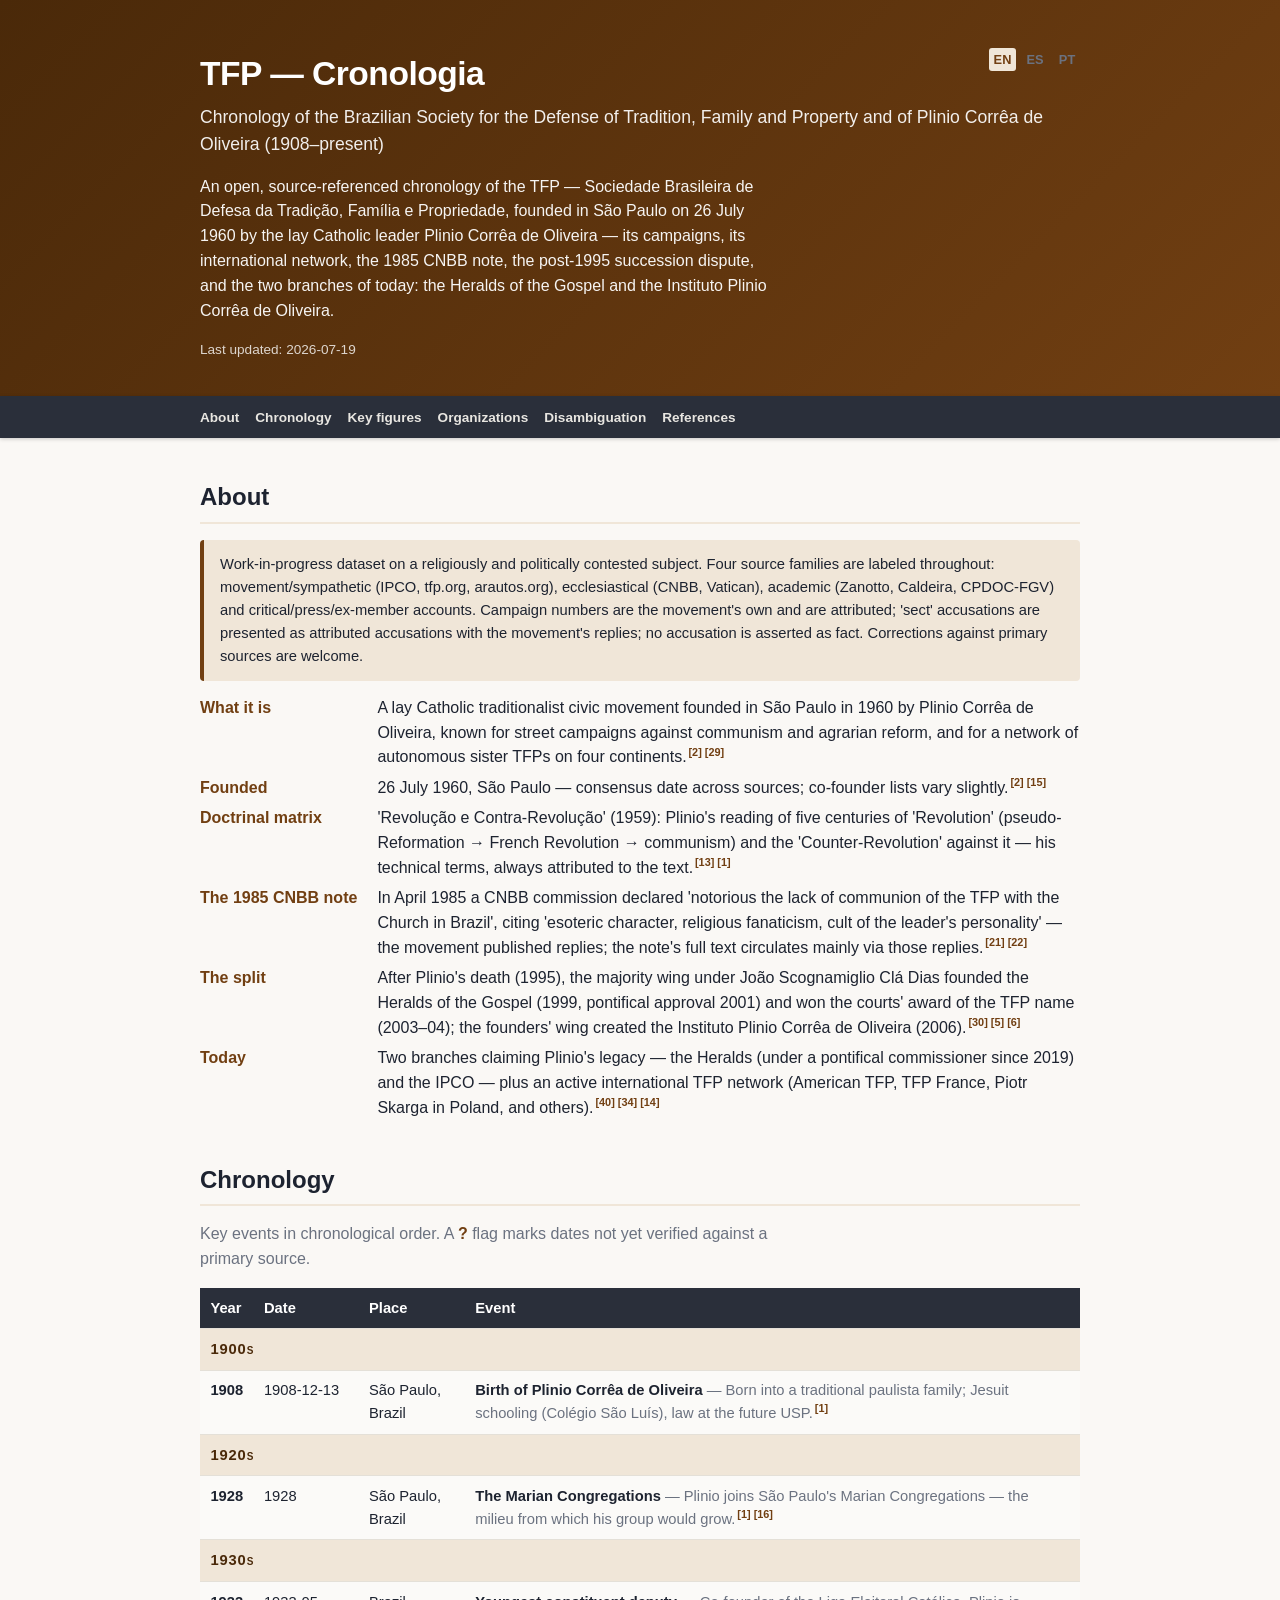
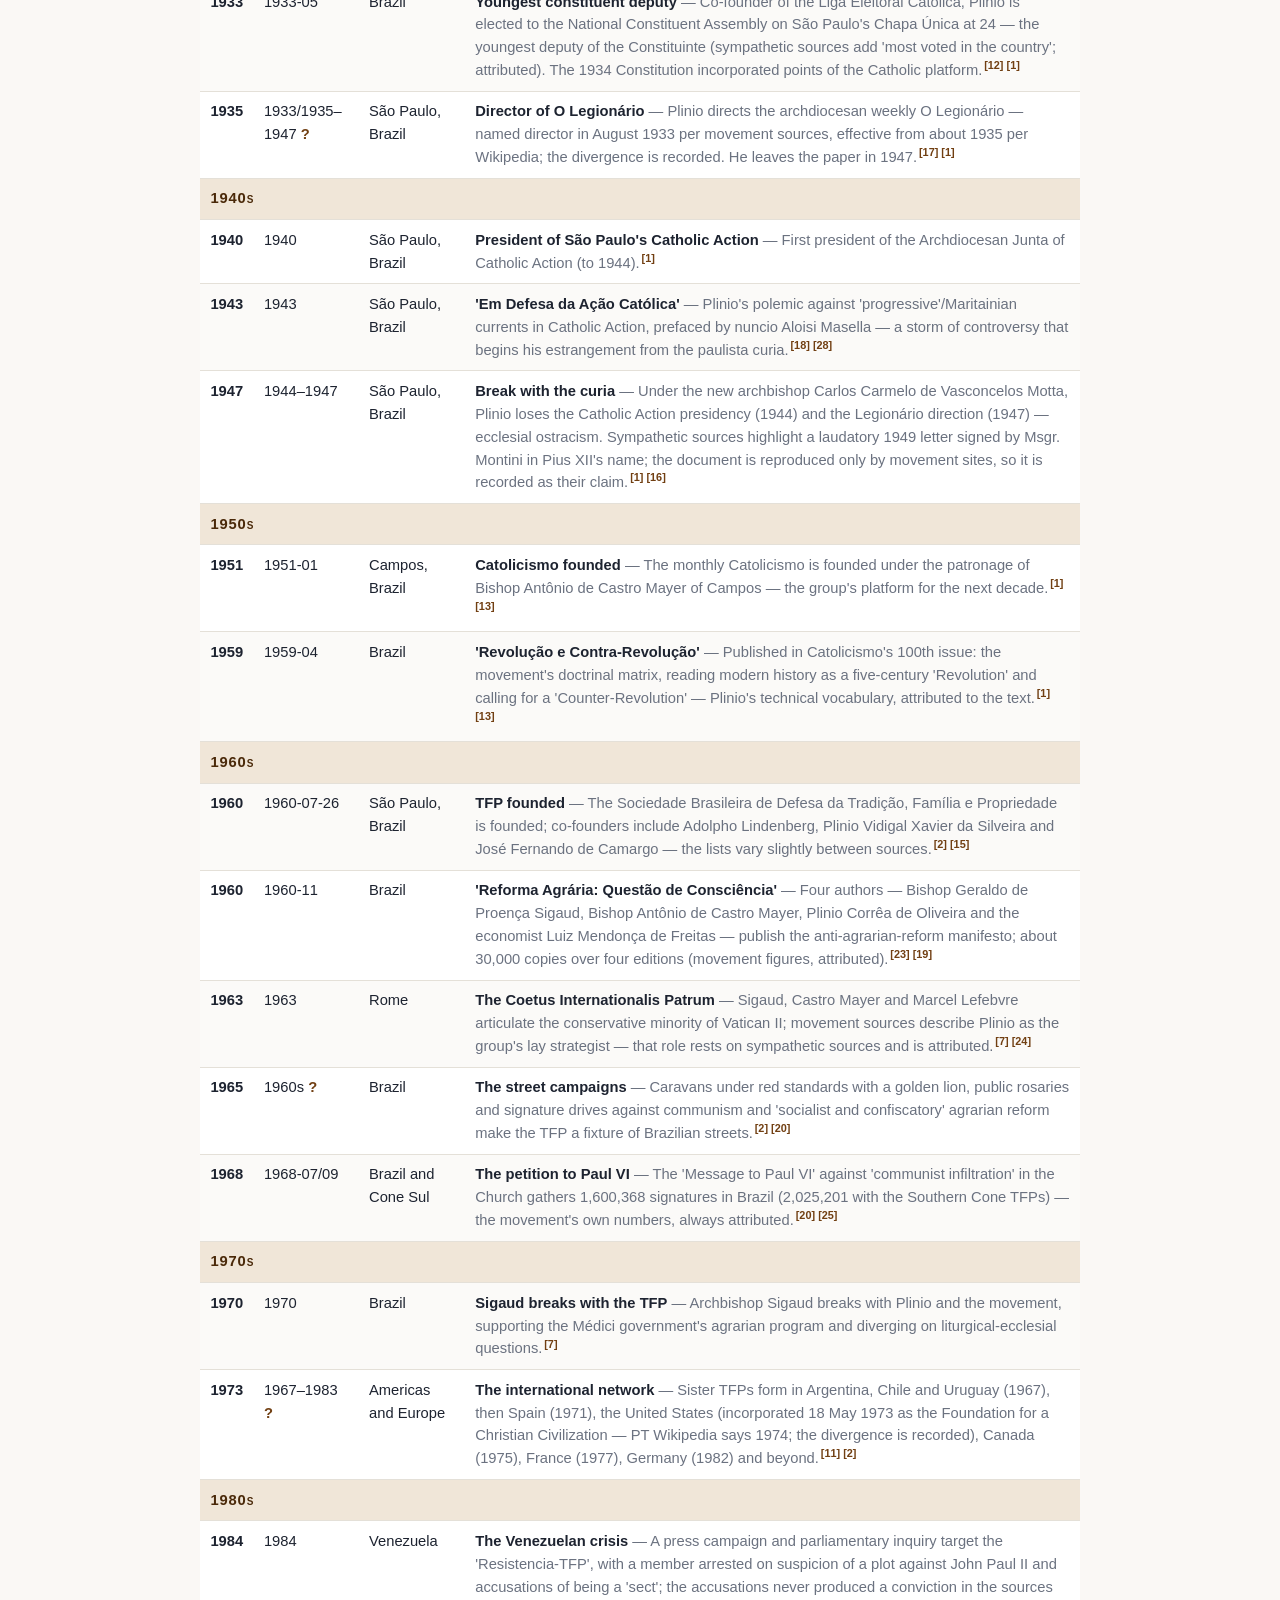
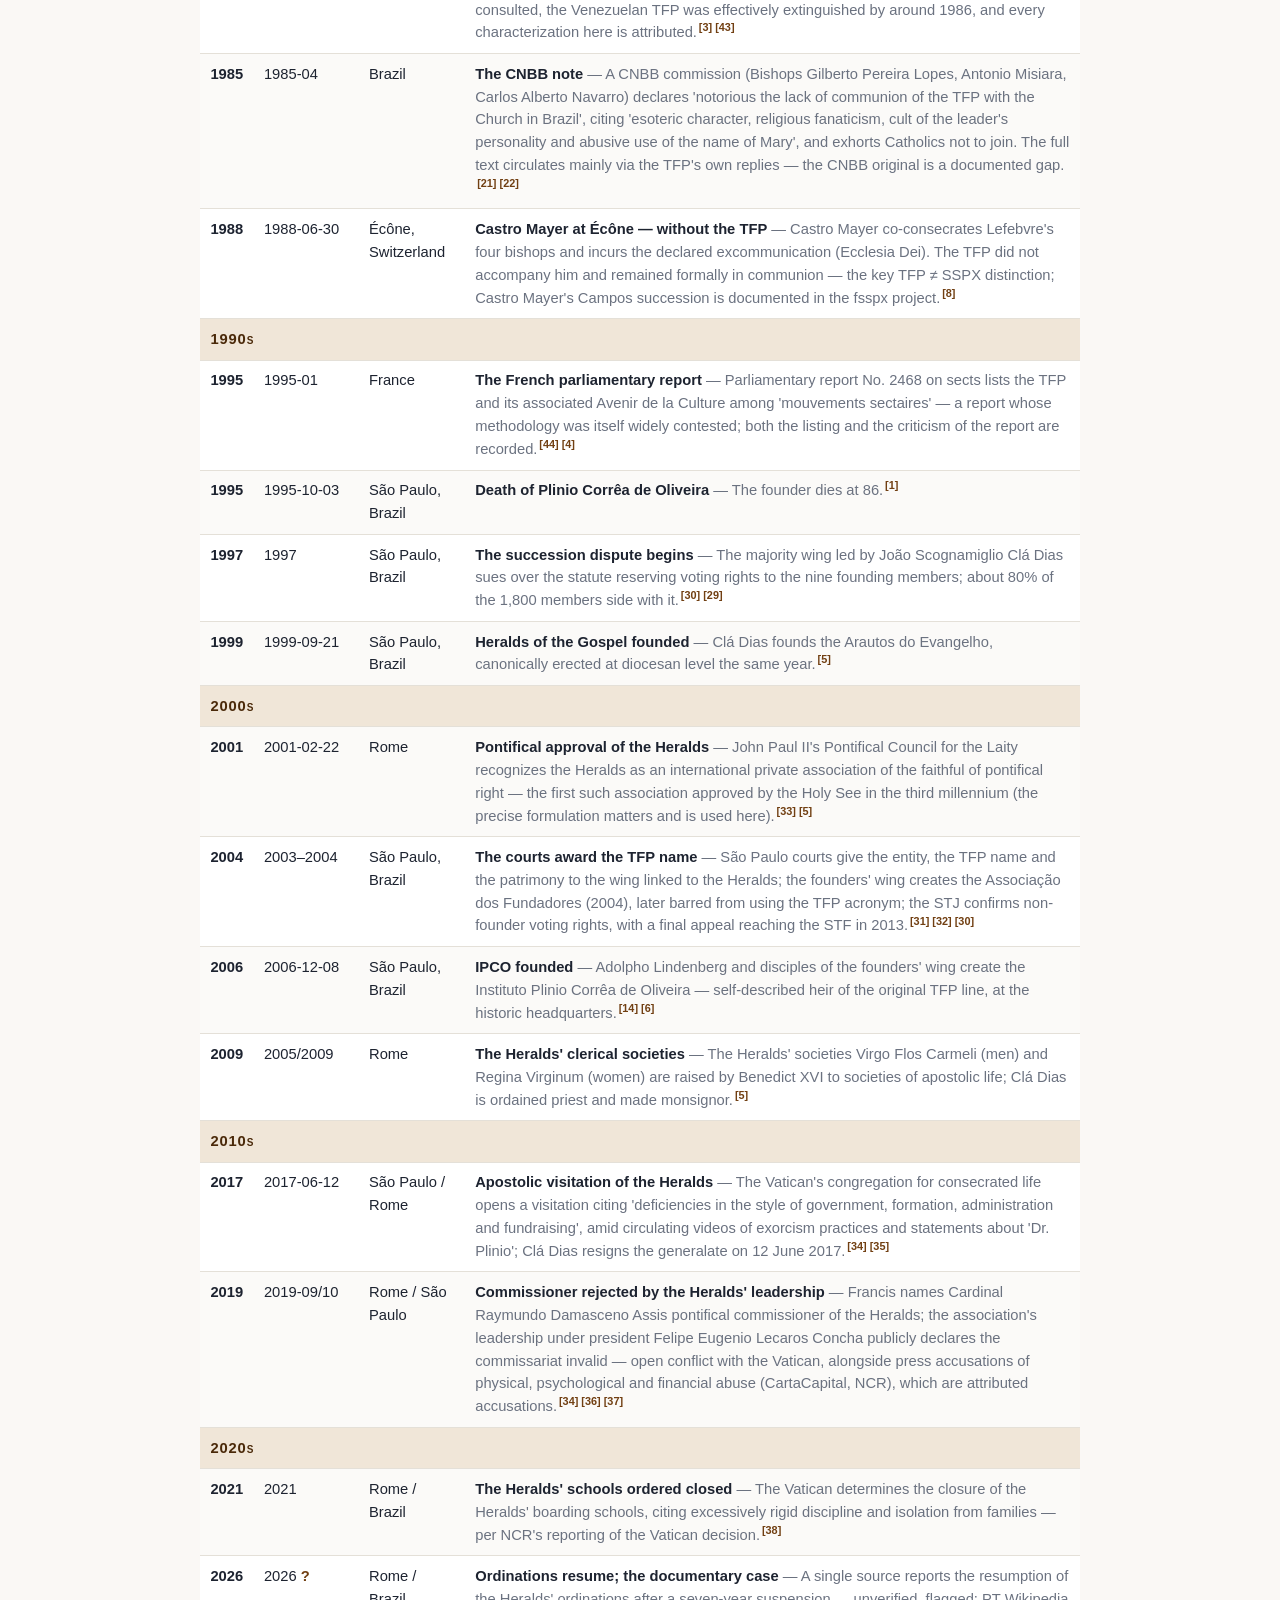
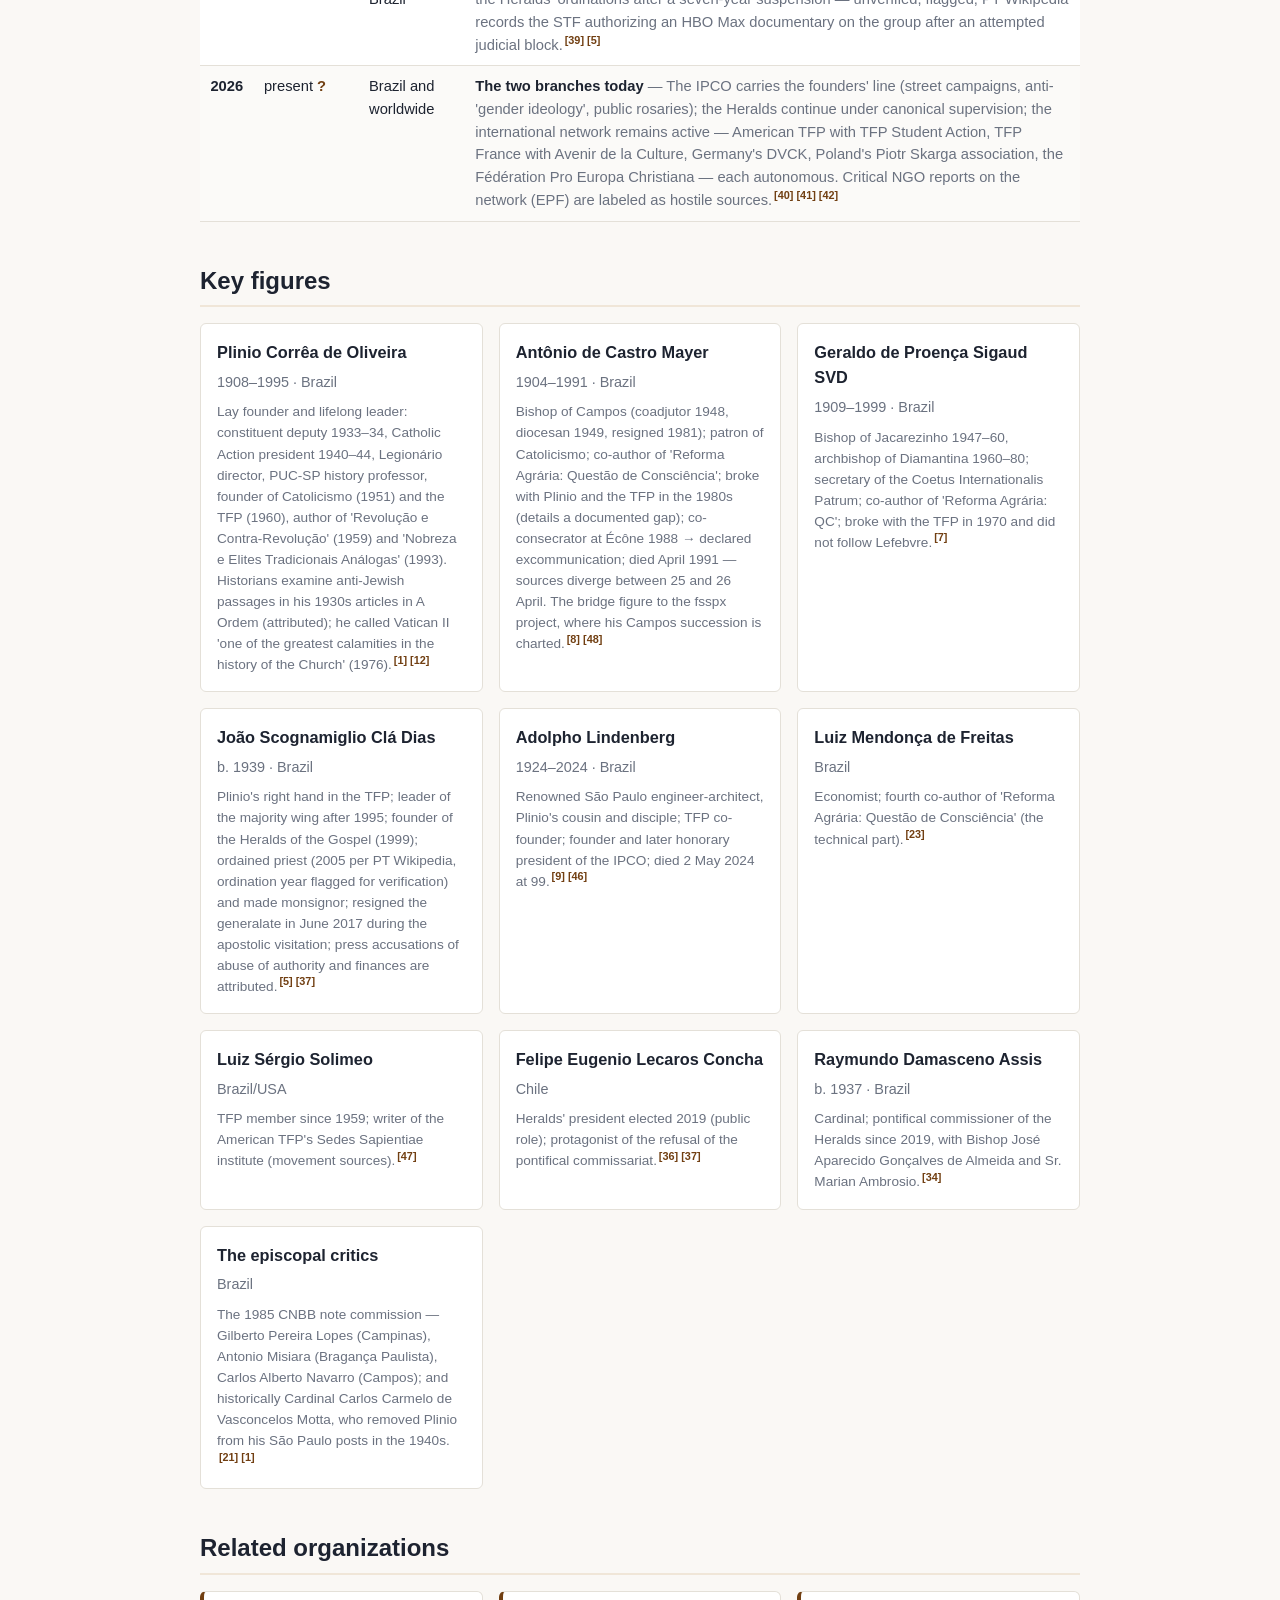
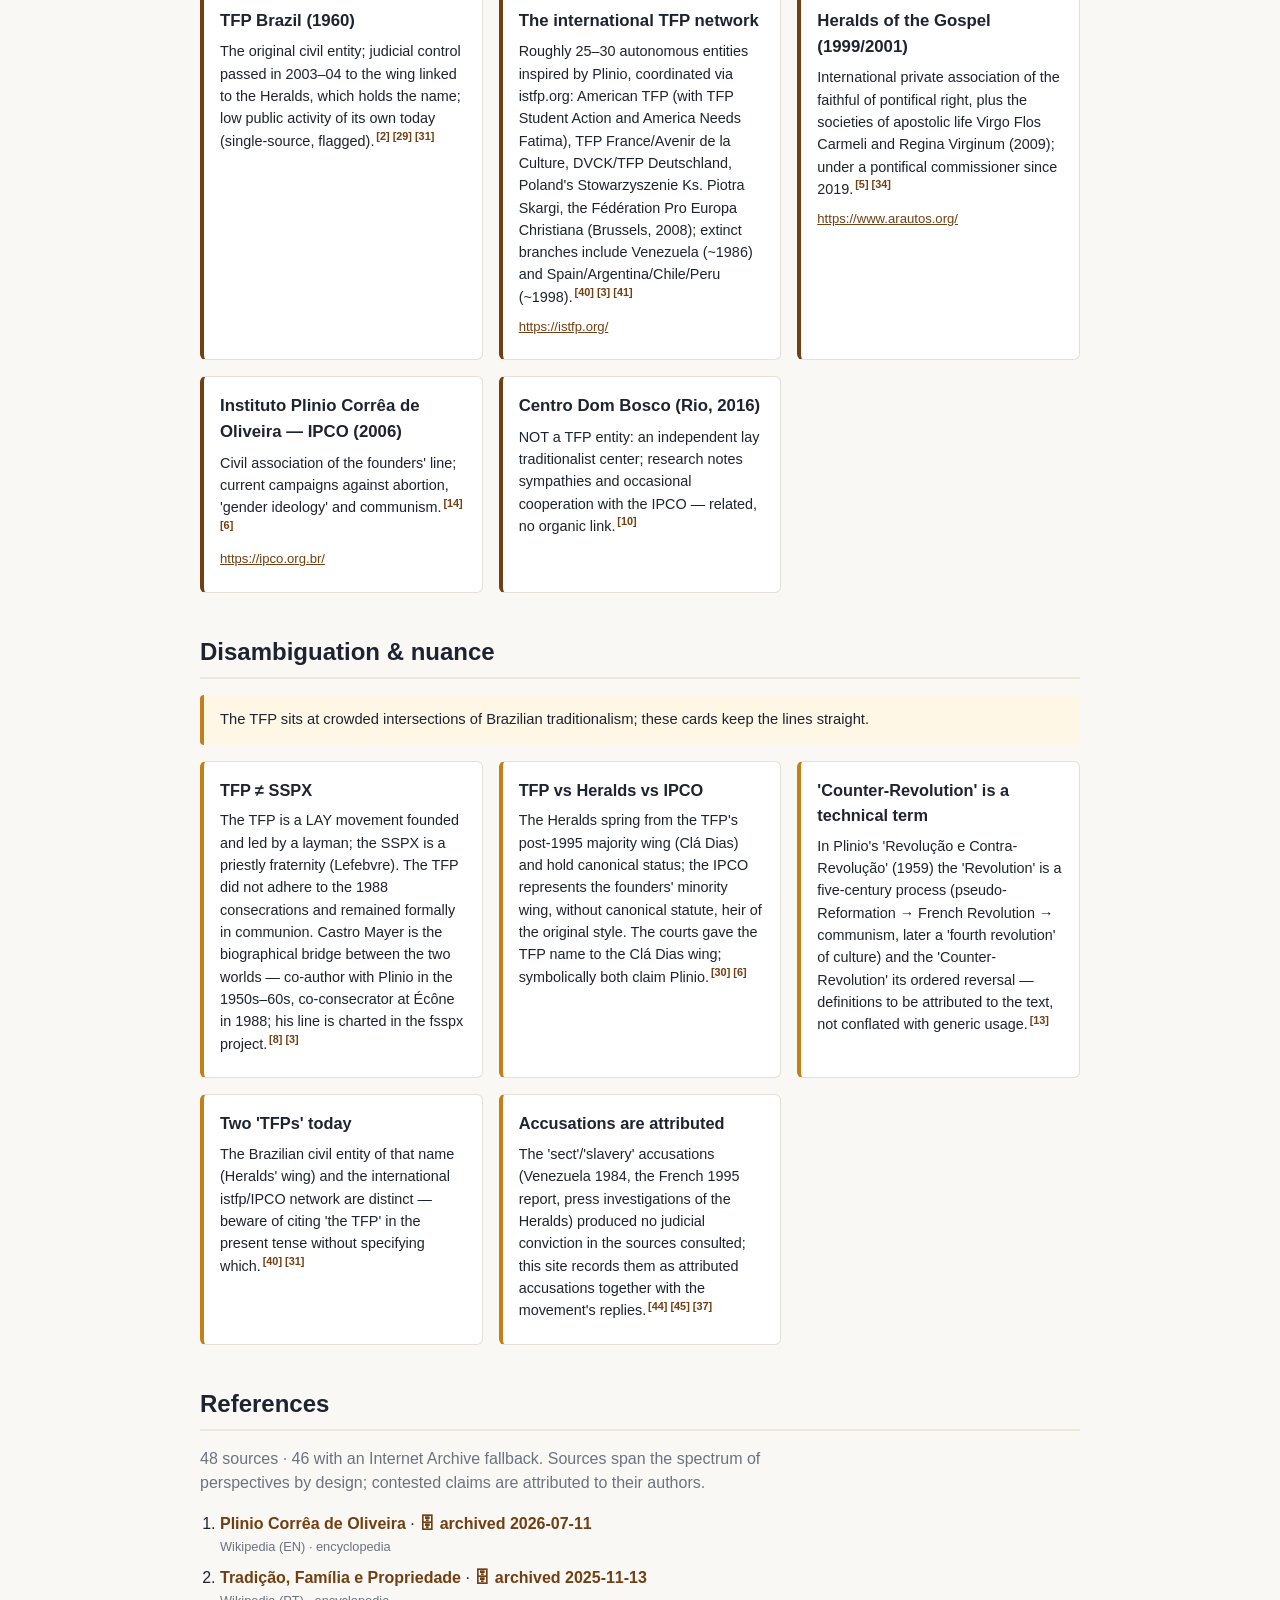
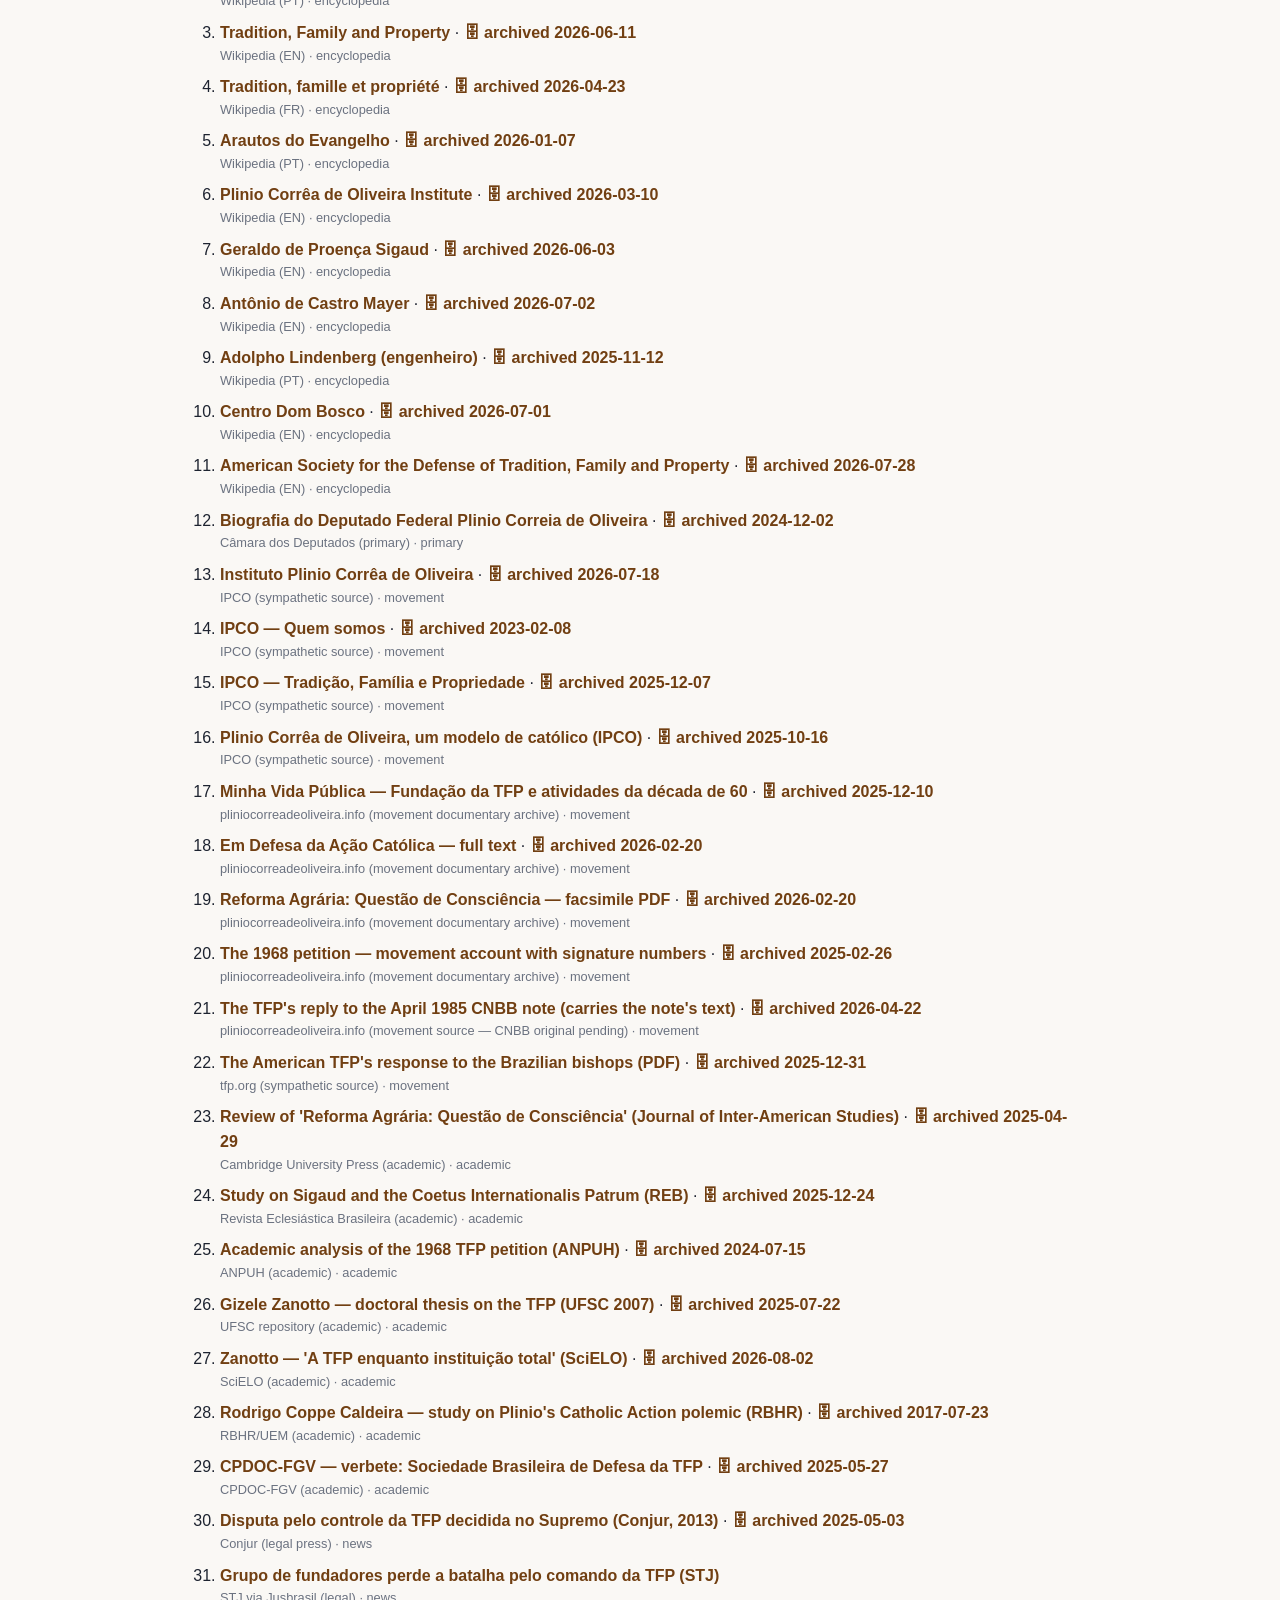
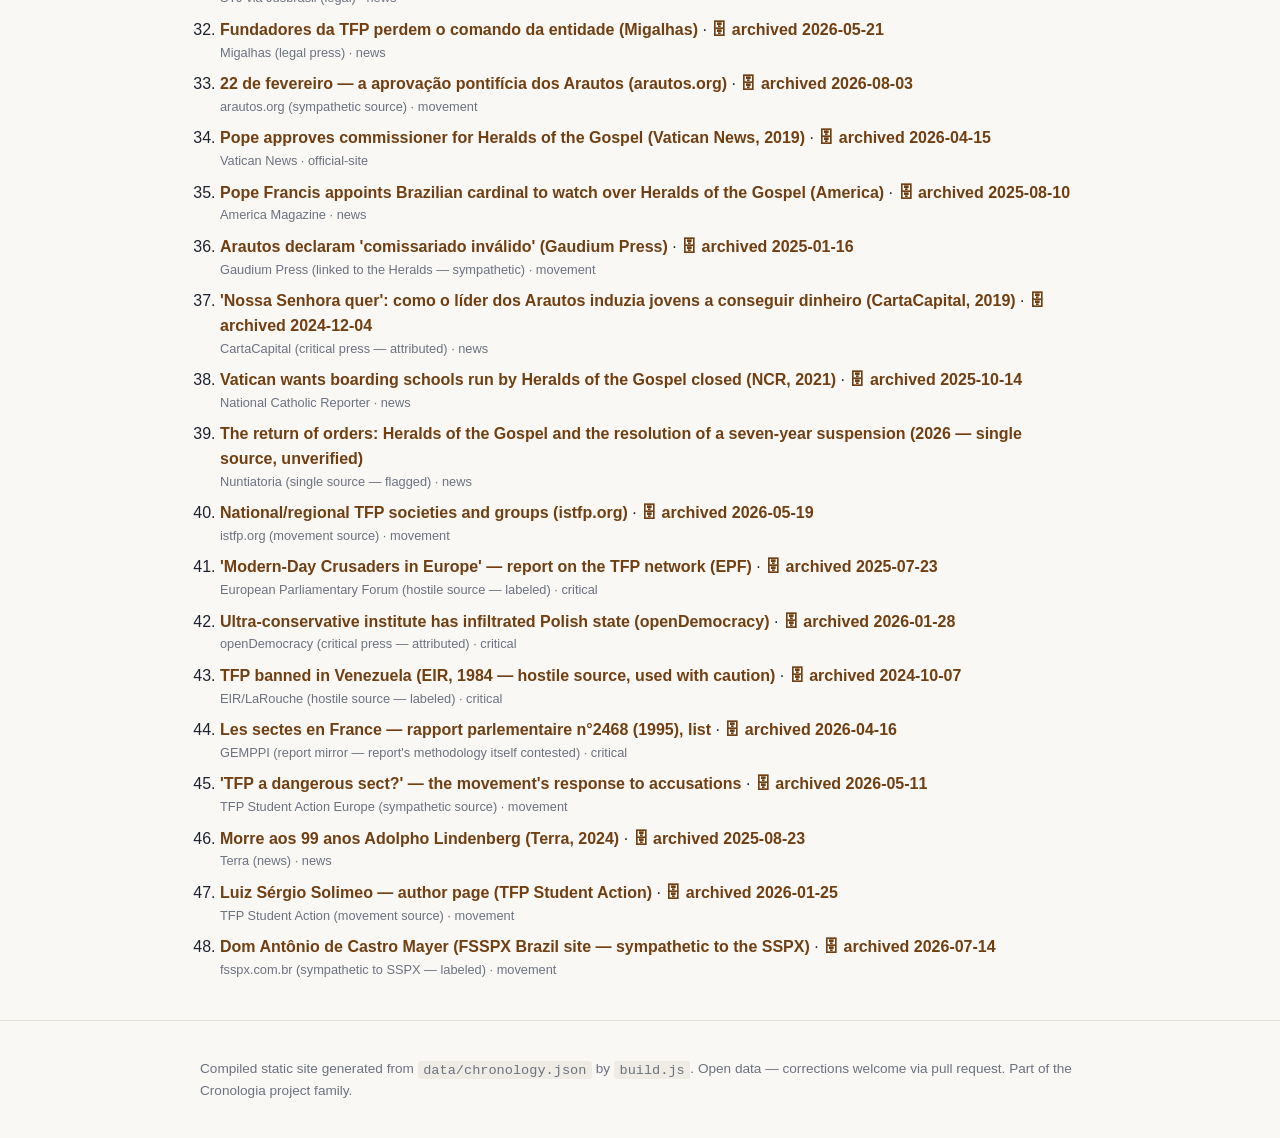
==== docs/en/index.html @ b965e6dd "Wayback: refresh data/archives.json (scheduled preservation run)" ====
<!DOCTYPE html>
<html lang="en">
<head>
  <meta charset="utf-8">
  <meta name="viewport" content="width=device-width, initial-scale=1">
  <title>TFP — Cronologia</title>
  <meta name="description" content="An open, source-referenced chronology of the TFP — Sociedade Brasileira de Defesa da Tradição, Família e Propriedade, founded in São Paulo on 26 July 1960 by the lay Catholic leader Plinio Corrêa de Oliveira — its campaigns, its international network, the 1985 CNBB note, the post-1995 succession dispute, and the two branches of today: the Heralds of the Gospel and the Instituto Plinio Corrêa de Oliveira.">
  <!-- Google tag (gtag.js) -->
  <script async src="https://www.googletagmanager.com/gtag/js?id=G-R9LV1QZHVE"></script>
  <script>
    window.dataLayer = window.dataLayer || [];
    function gtag(){dataLayer.push(arguments);}
    gtag('js', new Date());
    gtag('config', 'G-R9LV1QZHVE');
  </script>
  <link rel="stylesheet" href="../styles.css">
  <link rel="canonical" href="https://cronologia.github.io/tfp/en/">
  <link rel="alternate" hreflang="en" href="https://cronologia.github.io/tfp/en/">
  <link rel="alternate" hreflang="es" href="https://cronologia.github.io/tfp/es/">
  <link rel="alternate" hreflang="pt" href="https://cronologia.github.io/tfp/pt/">
  <link rel="alternate" hreflang="x-default" href="https://cronologia.github.io/tfp/">
  <meta property="og:type" content="website">
  <meta property="og:site_name" content="TFP — Cronologia">
  <meta property="og:locale" content="en_US">
  <meta property="og:title" content="TFP — Cronologia">
  <meta property="og:description" content="An open, source-referenced chronology of the TFP — Sociedade Brasileira de Defesa da Tradição, Família e Propriedade, founded in São Paulo on 26 July 1960 by the lay Catholic leader Plinio Corrêa de Oliveira — its campaigns, its international network, the 1985 CNBB note, the post-1995 succession dispute, and the two branches of today: the Heralds of the Gospel and the Instituto Plinio Corrêa de Oliveira.">
  <meta property="og:url" content="https://cronologia.github.io/tfp/en/">
  <meta name="twitter:card" content="summary">
  <meta name="twitter:title" content="TFP — Cronologia">
  <meta name="twitter:description" content="An open, source-referenced chronology of the TFP — Sociedade Brasileira de Defesa da Tradição, Família e Propriedade, founded in São Paulo on 26 July 1960 by the lay Catholic leader Plinio Corrêa de Oliveira — its campaigns, its international network, the 1985 CNBB note, the post-1995 succession dispute, and the two branches of today: the Heralds of the Gospel and the Instituto Plinio Corrêa de Oliveira.">
  <script type="application/ld+json">
  {
    "@context": "https://schema.org",
    "@type": "WebSite",
    "name": "TFP — Cronologia",
    "description": "An open, source-referenced chronology of the TFP — Sociedade Brasileira de Defesa da Tradição, Família e Propriedade, founded in São Paulo on 26 July 1960 by the lay Catholic leader Plinio Corrêa de Oliveira — its campaigns, its international network, the 1985 CNBB note, the post-1995 succession dispute, and the two branches of today: the Heralds of the Gospel and the Instituto Plinio Corrêa de Oliveira.",
    "url": "https://cronologia.github.io/tfp/en/",
    "inLanguage": "en"
  }
  </script>
</head>
<body>
  <header class="site-header">
    <div class="wrap">
      <nav class="lang-switch" aria-label="Language"><span class="lang-current" aria-current="true">EN</span><a href="../es/" hreflang="es">ES</a><a href="../pt/" hreflang="pt">PT</a></nav>
      <h1>TFP — Cronologia</h1>
      <p class="subtitle">Chronology of the Brazilian Society for the Defense of Tradition, Family and Property and of Plinio Corrêa de Oliveira (1908–present)</p>
      <p class="lead">An open, source-referenced chronology of the TFP — Sociedade Brasileira de Defesa da Tradição, Família e Propriedade, founded in São Paulo on 26 July 1960 by the lay Catholic leader Plinio Corrêa de Oliveira — its campaigns, its international network, the 1985 CNBB note, the post-1995 succession dispute, and the two branches of today: the Heralds of the Gospel and the Instituto Plinio Corrêa de Oliveira.</p>
      <p class="updated">Last updated: 2026-07-19</p>
    </div>
  </header>

  <nav class="site-nav">
    <div class="wrap">
      <a href="#about">About</a>
      <a href="#chronology">Chronology</a>
      <a href="#figures">Key figures</a>
      <a href="#organizations">Organizations</a>
      <a href="#disambiguation">Disambiguation</a>
      <a href="#references">References</a>
    </div>
  </nav>

  <main class="wrap">
    <section id="about">
      <h2>About</h2>
      <p class="notice">Work-in-progress dataset on a religiously and politically contested subject. Four source families are labeled throughout: movement/sympathetic (IPCO, tfp.org, arautos.org), ecclesiastical (CNBB, Vatican), academic (Zanotto, Caldeira, CPDOC-FGV) and critical/press/ex-member accounts. Campaign numbers are the movement&#39;s own and are attributed; &#39;sect&#39; accusations are presented as attributed accusations with the movement&#39;s replies; no accusation is asserted as fact. Corrections against primary sources are welcome.</p>
      <dl class="facts">
        <dt>What it is</dt>
        <dd>A lay Catholic traditionalist civic movement founded in São Paulo in 1960 by Plinio Corrêa de Oliveira, known for street campaigns against communism and agrarian reform, and for a network of autonomous sister TFPs on four continents.<sup class="cite"><a href="#ref-2" title="Reference 2">[2]</a> <a href="#ref-29" title="Reference 29">[29]</a></sup></dd>
        <dt>Founded</dt>
        <dd>26 July 1960, São Paulo — consensus date across sources; co-founder lists vary slightly.<sup class="cite"><a href="#ref-2" title="Reference 2">[2]</a> <a href="#ref-15" title="Reference 15">[15]</a></sup></dd>
        <dt>Doctrinal matrix</dt>
        <dd>&#39;Revolução e Contra-Revolução&#39; (1959): Plinio&#39;s reading of five centuries of &#39;Revolution&#39; (pseudo-Reformation → French Revolution → communism) and the &#39;Counter-Revolution&#39; against it — his technical terms, always attributed to the text.<sup class="cite"><a href="#ref-13" title="Reference 13">[13]</a> <a href="#ref-1" title="Reference 1">[1]</a></sup></dd>
        <dt>The 1985 CNBB note</dt>
        <dd>In April 1985 a CNBB commission declared &#39;notorious the lack of communion of the TFP with the Church in Brazil&#39;, citing &#39;esoteric character, religious fanaticism, cult of the leader&#39;s personality&#39; — the movement published replies; the note&#39;s full text circulates mainly via those replies.<sup class="cite"><a href="#ref-21" title="Reference 21">[21]</a> <a href="#ref-22" title="Reference 22">[22]</a></sup></dd>
        <dt>The split</dt>
        <dd>After Plinio&#39;s death (1995), the majority wing under João Scognamiglio Clá Dias founded the Heralds of the Gospel (1999, pontifical approval 2001) and won the courts&#39; award of the TFP name (2003–04); the founders&#39; wing created the Instituto Plinio Corrêa de Oliveira (2006).<sup class="cite"><a href="#ref-30" title="Reference 30">[30]</a> <a href="#ref-5" title="Reference 5">[5]</a> <a href="#ref-6" title="Reference 6">[6]</a></sup></dd>
        <dt>Today</dt>
        <dd>Two branches claiming Plinio&#39;s legacy — the Heralds (under a pontifical commissioner since 2019) and the IPCO — plus an active international TFP network (American TFP, TFP France, Piotr Skarga in Poland, and others).<sup class="cite"><a href="#ref-40" title="Reference 40">[40]</a> <a href="#ref-34" title="Reference 34">[34]</a> <a href="#ref-14" title="Reference 14">[14]</a></sup></dd>
      </dl>
    </section>

    <section id="chronology">
      <h2>Chronology</h2>
      <p class="section-intro">Key events in chronological order. A <span class="flag">?</span> flag marks
      dates not yet verified against a primary source.</p>
      <div class="table-scroll">
      <table class="meetings">
        <thead>
          <tr><th>Year</th><th>Date</th><th>Place</th><th>Event</th></tr>
        </thead>
        <tbody>
        <tr class="decade-row" id="decade-1900"><th colspan="4">1900s</th></tr>
        <tr>
          <td class="year">1908</td>
          <td>1908-12-13</td>
          <td>São Paulo, Brazil</td>
          <td><strong>Birth of Plinio Corrêa de Oliveira</strong> <span class="muted">— Born into a traditional paulista family; Jesuit schooling (Colégio São Luís), law at the future USP.</span><sup class="cite"><a href="#ref-1" title="Reference 1">[1]</a></sup></td>
        </tr>
        <tr class="decade-row" id="decade-1920"><th colspan="4">1920s</th></tr>
        <tr>
          <td class="year">1928</td>
          <td>1928</td>
          <td>São Paulo, Brazil</td>
          <td><strong>The Marian Congregations</strong> <span class="muted">— Plinio joins São Paulo&#39;s Marian Congregations — the milieu from which his group would grow.</span><sup class="cite"><a href="#ref-1" title="Reference 1">[1]</a> <a href="#ref-16" title="Reference 16">[16]</a></sup></td>
        </tr>
        <tr class="decade-row" id="decade-1930"><th colspan="4">1930s</th></tr>
        <tr>
          <td class="year">1933</td>
          <td>1933-05</td>
          <td>Brazil</td>
          <td><strong>Youngest constituent deputy</strong> <span class="muted">— Co-founder of the Liga Eleitoral Católica, Plinio is elected to the National Constituent Assembly on São Paulo&#39;s Chapa Única at 24 — the youngest deputy of the Constituinte (sympathetic sources add &#39;most voted in the country&#39;; attributed). The 1934 Constitution incorporated points of the Catholic platform.</span><sup class="cite"><a href="#ref-12" title="Reference 12">[12]</a> <a href="#ref-1" title="Reference 1">[1]</a></sup></td>
        </tr>
        <tr>
          <td class="year">1935</td>
          <td>1933/1935–1947 <span class="flag" title="Date not yet verified against a primary source">?</span></td>
          <td>São Paulo, Brazil</td>
          <td><strong>Director of O Legionário</strong> <span class="muted">— Plinio directs the archdiocesan weekly O Legionário — named director in August 1933 per movement sources, effective from about 1935 per Wikipedia; the divergence is recorded. He leaves the paper in 1947.</span><sup class="cite"><a href="#ref-17" title="Reference 17">[17]</a> <a href="#ref-1" title="Reference 1">[1]</a></sup></td>
        </tr>
        <tr class="decade-row" id="decade-1940"><th colspan="4">1940s</th></tr>
        <tr>
          <td class="year">1940</td>
          <td>1940</td>
          <td>São Paulo, Brazil</td>
          <td><strong>President of São Paulo&#39;s Catholic Action</strong> <span class="muted">— First president of the Archdiocesan Junta of Catholic Action (to 1944).</span><sup class="cite"><a href="#ref-1" title="Reference 1">[1]</a></sup></td>
        </tr>
        <tr>
          <td class="year">1943</td>
          <td>1943</td>
          <td>São Paulo, Brazil</td>
          <td><strong>&#39;Em Defesa da Ação Católica&#39;</strong> <span class="muted">— Plinio&#39;s polemic against &#39;progressive&#39;/Maritainian currents in Catholic Action, prefaced by nuncio Aloisi Masella — a storm of controversy that begins his estrangement from the paulista curia.</span><sup class="cite"><a href="#ref-18" title="Reference 18">[18]</a> <a href="#ref-28" title="Reference 28">[28]</a></sup></td>
        </tr>
        <tr>
          <td class="year">1947</td>
          <td>1944–1947</td>
          <td>São Paulo, Brazil</td>
          <td><strong>Break with the curia</strong> <span class="muted">— Under the new archbishop Carlos Carmelo de Vasconcelos Motta, Plinio loses the Catholic Action presidency (1944) and the Legionário direction (1947) — ecclesial ostracism. Sympathetic sources highlight a laudatory 1949 letter signed by Msgr. Montini in Pius XII&#39;s name; the document is reproduced only by movement sites, so it is recorded as their claim.</span><sup class="cite"><a href="#ref-1" title="Reference 1">[1]</a> <a href="#ref-16" title="Reference 16">[16]</a></sup></td>
        </tr>
        <tr class="decade-row" id="decade-1950"><th colspan="4">1950s</th></tr>
        <tr>
          <td class="year">1951</td>
          <td>1951-01</td>
          <td>Campos, Brazil</td>
          <td><strong>Catolicismo founded</strong> <span class="muted">— The monthly Catolicismo is founded under the patronage of Bishop Antônio de Castro Mayer of Campos — the group&#39;s platform for the next decade.</span><sup class="cite"><a href="#ref-1" title="Reference 1">[1]</a> <a href="#ref-13" title="Reference 13">[13]</a></sup></td>
        </tr>
        <tr>
          <td class="year">1959</td>
          <td>1959-04</td>
          <td>Brazil</td>
          <td><strong>&#39;Revolução e Contra-Revolução&#39;</strong> <span class="muted">— Published in Catolicismo&#39;s 100th issue: the movement&#39;s doctrinal matrix, reading modern history as a five-century &#39;Revolution&#39; and calling for a &#39;Counter-Revolution&#39; — Plinio&#39;s technical vocabulary, attributed to the text.</span><sup class="cite"><a href="#ref-1" title="Reference 1">[1]</a> <a href="#ref-13" title="Reference 13">[13]</a></sup></td>
        </tr>
        <tr class="decade-row" id="decade-1960"><th colspan="4">1960s</th></tr>
        <tr>
          <td class="year">1960</td>
          <td>1960-07-26</td>
          <td>São Paulo, Brazil</td>
          <td><strong>TFP founded</strong> <span class="muted">— The Sociedade Brasileira de Defesa da Tradição, Família e Propriedade is founded; co-founders include Adolpho Lindenberg, Plinio Vidigal Xavier da Silveira and José Fernando de Camargo — the lists vary slightly between sources.</span><sup class="cite"><a href="#ref-2" title="Reference 2">[2]</a> <a href="#ref-15" title="Reference 15">[15]</a></sup></td>
        </tr>
        <tr>
          <td class="year">1960</td>
          <td>1960-11</td>
          <td>Brazil</td>
          <td><strong>&#39;Reforma Agrária: Questão de Consciência&#39;</strong> <span class="muted">— Four authors — Bishop Geraldo de Proença Sigaud, Bishop Antônio de Castro Mayer, Plinio Corrêa de Oliveira and the economist Luiz Mendonça de Freitas — publish the anti-agrarian-reform manifesto; about 30,000 copies over four editions (movement figures, attributed).</span><sup class="cite"><a href="#ref-23" title="Reference 23">[23]</a> <a href="#ref-19" title="Reference 19">[19]</a></sup></td>
        </tr>
        <tr>
          <td class="year">1963</td>
          <td>1963</td>
          <td>Rome</td>
          <td><strong>The Coetus Internationalis Patrum</strong> <span class="muted">— Sigaud, Castro Mayer and Marcel Lefebvre articulate the conservative minority of Vatican II; movement sources describe Plinio as the group&#39;s lay strategist — that role rests on sympathetic sources and is attributed.</span><sup class="cite"><a href="#ref-7" title="Reference 7">[7]</a> <a href="#ref-24" title="Reference 24">[24]</a></sup></td>
        </tr>
        <tr>
          <td class="year">1965</td>
          <td>1960s <span class="flag" title="Date not yet verified against a primary source">?</span></td>
          <td>Brazil</td>
          <td><strong>The street campaigns</strong> <span class="muted">— Caravans under red standards with a golden lion, public rosaries and signature drives against communism and &#39;socialist and confiscatory&#39; agrarian reform make the TFP a fixture of Brazilian streets.</span><sup class="cite"><a href="#ref-2" title="Reference 2">[2]</a> <a href="#ref-20" title="Reference 20">[20]</a></sup></td>
        </tr>
        <tr>
          <td class="year">1968</td>
          <td>1968-07/09</td>
          <td>Brazil and Cone Sul</td>
          <td><strong>The petition to Paul VI</strong> <span class="muted">— The &#39;Message to Paul VI&#39; against &#39;communist infiltration&#39; in the Church gathers 1,600,368 signatures in Brazil (2,025,201 with the Southern Cone TFPs) — the movement&#39;s own numbers, always attributed.</span><sup class="cite"><a href="#ref-20" title="Reference 20">[20]</a> <a href="#ref-25" title="Reference 25">[25]</a></sup></td>
        </tr>
        <tr class="decade-row" id="decade-1970"><th colspan="4">1970s</th></tr>
        <tr>
          <td class="year">1970</td>
          <td>1970</td>
          <td>Brazil</td>
          <td><strong>Sigaud breaks with the TFP</strong> <span class="muted">— Archbishop Sigaud breaks with Plinio and the movement, supporting the Médici government&#39;s agrarian program and diverging on liturgical-ecclesial questions.</span><sup class="cite"><a href="#ref-7" title="Reference 7">[7]</a></sup></td>
        </tr>
        <tr>
          <td class="year">1973</td>
          <td>1967–1983 <span class="flag" title="Date not yet verified against a primary source">?</span></td>
          <td>Americas and Europe</td>
          <td><strong>The international network</strong> <span class="muted">— Sister TFPs form in Argentina, Chile and Uruguay (1967), then Spain (1971), the United States (incorporated 18 May 1973 as the Foundation for a Christian Civilization — PT Wikipedia says 1974; the divergence is recorded), Canada (1975), France (1977), Germany (1982) and beyond.</span><sup class="cite"><a href="#ref-11" title="Reference 11">[11]</a> <a href="#ref-2" title="Reference 2">[2]</a></sup></td>
        </tr>
        <tr class="decade-row" id="decade-1980"><th colspan="4">1980s</th></tr>
        <tr>
          <td class="year">1984</td>
          <td>1984</td>
          <td>Venezuela</td>
          <td><strong>The Venezuelan crisis</strong> <span class="muted">— A press campaign and parliamentary inquiry target the &#39;Resistencia-TFP&#39;, with a member arrested on suspicion of a plot against John Paul II and accusations of being a &#39;sect&#39;; the accusations never produced a conviction in the sources consulted, the Venezuelan TFP was effectively extinguished by around 1986, and every characterization here is attributed.</span><sup class="cite"><a href="#ref-3" title="Reference 3">[3]</a> <a href="#ref-43" title="Reference 43">[43]</a></sup></td>
        </tr>
        <tr>
          <td class="year">1985</td>
          <td>1985-04</td>
          <td>Brazil</td>
          <td><strong>The CNBB note</strong> <span class="muted">— A CNBB commission (Bishops Gilberto Pereira Lopes, Antonio Misiara, Carlos Alberto Navarro) declares &#39;notorious the lack of communion of the TFP with the Church in Brazil&#39;, citing &#39;esoteric character, religious fanaticism, cult of the leader&#39;s personality and abusive use of the name of Mary&#39;, and exhorts Catholics not to join. The full text circulates mainly via the TFP&#39;s own replies — the CNBB original is a documented gap.</span><sup class="cite"><a href="#ref-21" title="Reference 21">[21]</a> <a href="#ref-22" title="Reference 22">[22]</a></sup></td>
        </tr>
        <tr>
          <td class="year">1988</td>
          <td>1988-06-30</td>
          <td>Écône, Switzerland</td>
          <td><strong>Castro Mayer at Écône — without the TFP</strong> <span class="muted">— Castro Mayer co-consecrates Lefebvre&#39;s four bishops and incurs the declared excommunication (Ecclesia Dei). The TFP did not accompany him and remained formally in communion — the key TFP ≠ SSPX distinction; Castro Mayer&#39;s Campos succession is documented in the fsspx project.</span><sup class="cite"><a href="#ref-8" title="Reference 8">[8]</a></sup></td>
        </tr>
        <tr class="decade-row" id="decade-1990"><th colspan="4">1990s</th></tr>
        <tr>
          <td class="year">1995</td>
          <td>1995-01</td>
          <td>France</td>
          <td><strong>The French parliamentary report</strong> <span class="muted">— Parliamentary report No. 2468 on sects lists the TFP and its associated Avenir de la Culture among &#39;mouvements sectaires&#39; — a report whose methodology was itself widely contested; both the listing and the criticism of the report are recorded.</span><sup class="cite"><a href="#ref-44" title="Reference 44">[44]</a> <a href="#ref-4" title="Reference 4">[4]</a></sup></td>
        </tr>
        <tr>
          <td class="year">1995</td>
          <td>1995-10-03</td>
          <td>São Paulo, Brazil</td>
          <td><strong>Death of Plinio Corrêa de Oliveira</strong> <span class="muted">— The founder dies at 86.</span><sup class="cite"><a href="#ref-1" title="Reference 1">[1]</a></sup></td>
        </tr>
        <tr>
          <td class="year">1997</td>
          <td>1997</td>
          <td>São Paulo, Brazil</td>
          <td><strong>The succession dispute begins</strong> <span class="muted">— The majority wing led by João Scognamiglio Clá Dias sues over the statute reserving voting rights to the nine founding members; about 80% of the 1,800 members side with it.</span><sup class="cite"><a href="#ref-30" title="Reference 30">[30]</a> <a href="#ref-29" title="Reference 29">[29]</a></sup></td>
        </tr>
        <tr>
          <td class="year">1999</td>
          <td>1999-09-21</td>
          <td>São Paulo, Brazil</td>
          <td><strong>Heralds of the Gospel founded</strong> <span class="muted">— Clá Dias founds the Arautos do Evangelho, canonically erected at diocesan level the same year.</span><sup class="cite"><a href="#ref-5" title="Reference 5">[5]</a></sup></td>
        </tr>
        <tr class="decade-row" id="decade-2000"><th colspan="4">2000s</th></tr>
        <tr>
          <td class="year">2001</td>
          <td>2001-02-22</td>
          <td>Rome</td>
          <td><strong>Pontifical approval of the Heralds</strong> <span class="muted">— John Paul II&#39;s Pontifical Council for the Laity recognizes the Heralds as an international private association of the faithful of pontifical right — the first such association approved by the Holy See in the third millennium (the precise formulation matters and is used here).</span><sup class="cite"><a href="#ref-33" title="Reference 33">[33]</a> <a href="#ref-5" title="Reference 5">[5]</a></sup></td>
        </tr>
        <tr>
          <td class="year">2004</td>
          <td>2003–2004</td>
          <td>São Paulo, Brazil</td>
          <td><strong>The courts award the TFP name</strong> <span class="muted">— São Paulo courts give the entity, the TFP name and the patrimony to the wing linked to the Heralds; the founders&#39; wing creates the Associação dos Fundadores (2004), later barred from using the TFP acronym; the STJ confirms non-founder voting rights, with a final appeal reaching the STF in 2013.</span><sup class="cite"><a href="#ref-31" title="Reference 31">[31]</a> <a href="#ref-32" title="Reference 32">[32]</a> <a href="#ref-30" title="Reference 30">[30]</a></sup></td>
        </tr>
        <tr>
          <td class="year">2006</td>
          <td>2006-12-08</td>
          <td>São Paulo, Brazil</td>
          <td><strong>IPCO founded</strong> <span class="muted">— Adolpho Lindenberg and disciples of the founders&#39; wing create the Instituto Plinio Corrêa de Oliveira — self-described heir of the original TFP line, at the historic headquarters.</span><sup class="cite"><a href="#ref-14" title="Reference 14">[14]</a> <a href="#ref-6" title="Reference 6">[6]</a></sup></td>
        </tr>
        <tr>
          <td class="year">2009</td>
          <td>2005/2009</td>
          <td>Rome</td>
          <td><strong>The Heralds&#39; clerical societies</strong> <span class="muted">— The Heralds&#39; societies Virgo Flos Carmeli (men) and Regina Virginum (women) are raised by Benedict XVI to societies of apostolic life; Clá Dias is ordained priest and made monsignor.</span><sup class="cite"><a href="#ref-5" title="Reference 5">[5]</a></sup></td>
        </tr>
        <tr class="decade-row" id="decade-2010"><th colspan="4">2010s</th></tr>
        <tr>
          <td class="year">2017</td>
          <td>2017-06-12</td>
          <td>São Paulo / Rome</td>
          <td><strong>Apostolic visitation of the Heralds</strong> <span class="muted">— The Vatican&#39;s congregation for consecrated life opens a visitation citing &#39;deficiencies in the style of government, formation, administration and fundraising&#39;, amid circulating videos of exorcism practices and statements about &#39;Dr. Plinio&#39;; Clá Dias resigns the generalate on 12 June 2017.</span><sup class="cite"><a href="#ref-34" title="Reference 34">[34]</a> <a href="#ref-35" title="Reference 35">[35]</a></sup></td>
        </tr>
        <tr>
          <td class="year">2019</td>
          <td>2019-09/10</td>
          <td>Rome / São Paulo</td>
          <td><strong>Commissioner rejected by the Heralds&#39; leadership</strong> <span class="muted">— Francis names Cardinal Raymundo Damasceno Assis pontifical commissioner of the Heralds; the association&#39;s leadership under president Felipe Eugenio Lecaros Concha publicly declares the commissariat invalid — open conflict with the Vatican, alongside press accusations of physical, psychological and financial abuse (CartaCapital, NCR), which are attributed accusations.</span><sup class="cite"><a href="#ref-34" title="Reference 34">[34]</a> <a href="#ref-36" title="Reference 36">[36]</a> <a href="#ref-37" title="Reference 37">[37]</a></sup></td>
        </tr>
        <tr class="decade-row" id="decade-2020"><th colspan="4">2020s</th></tr>
        <tr>
          <td class="year">2021</td>
          <td>2021</td>
          <td>Rome / Brazil</td>
          <td><strong>The Heralds&#39; schools ordered closed</strong> <span class="muted">— The Vatican determines the closure of the Heralds&#39; boarding schools, citing excessively rigid discipline and isolation from families — per NCR&#39;s reporting of the Vatican decision.</span><sup class="cite"><a href="#ref-38" title="Reference 38">[38]</a></sup></td>
        </tr>
        <tr>
          <td class="year">2026</td>
          <td>2026 <span class="flag" title="Date not yet verified against a primary source">?</span></td>
          <td>Rome / Brazil</td>
          <td><strong>Ordinations resume; the documentary case</strong> <span class="muted">— A single source reports the resumption of the Heralds&#39; ordinations after a seven-year suspension — unverified, flagged; PT Wikipedia records the STF authorizing an HBO Max documentary on the group after an attempted judicial block.</span><sup class="cite"><a href="#ref-39" title="Reference 39">[39]</a> <a href="#ref-5" title="Reference 5">[5]</a></sup></td>
        </tr>
        <tr>
          <td class="year">2026</td>
          <td>present <span class="flag" title="Date not yet verified against a primary source">?</span></td>
          <td>Brazil and worldwide</td>
          <td><strong>The two branches today</strong> <span class="muted">— The IPCO carries the founders&#39; line (street campaigns, anti-&#39;gender ideology&#39;, public rosaries); the Heralds continue under canonical supervision; the international network remains active — American TFP with TFP Student Action, TFP France with Avenir de la Culture, Germany&#39;s DVCK, Poland&#39;s Piotr Skarga association, the Fédération Pro Europa Christiana — each autonomous. Critical NGO reports on the network (EPF) are labeled as hostile sources.</span><sup class="cite"><a href="#ref-40" title="Reference 40">[40]</a> <a href="#ref-41" title="Reference 41">[41]</a> <a href="#ref-42" title="Reference 42">[42]</a></sup></td>
        </tr>
        </tbody>
      </table>
      </div>
    </section>

    <section id="figures">
      <h2>Key figures</h2>
      <div class="party-grid">
      <div class="party-card">
        <h3>Plinio Corrêa de Oliveira</h3>
        <p class="country">1908–1995 · Brazil</p>
        <p class="figures">Lay founder and lifelong leader: constituent deputy 1933–34, Catholic Action president 1940–44, Legionário director, PUC-SP history professor, founder of Catolicismo (1951) and the TFP (1960), author of &#39;Revolução e Contra-Revolução&#39; (1959) and &#39;Nobreza e Elites Tradicionais Análogas&#39; (1993). Historians examine anti-Jewish passages in his 1930s articles in A Ordem (attributed); he called Vatican II &#39;one of the greatest calamities in the history of the Church&#39; (1976).<sup class="cite"><a href="#ref-1" title="Reference 1">[1]</a> <a href="#ref-12" title="Reference 12">[12]</a></sup></p>
        
      </div>
      <div class="party-card">
        <h3>Antônio de Castro Mayer</h3>
        <p class="country">1904–1991 · Brazil</p>
        <p class="figures">Bishop of Campos (coadjutor 1948, diocesan 1949, resigned 1981); patron of Catolicismo; co-author of &#39;Reforma Agrária: Questão de Consciência&#39;; broke with Plinio and the TFP in the 1980s (details a documented gap); co-consecrator at Écône 1988 → declared excommunication; died April 1991 — sources diverge between 25 and 26 April. The bridge figure to the fsspx project, where his Campos succession is charted.<sup class="cite"><a href="#ref-8" title="Reference 8">[8]</a> <a href="#ref-48" title="Reference 48">[48]</a></sup></p>
        
      </div>
      <div class="party-card">
        <h3>Geraldo de Proença Sigaud SVD</h3>
        <p class="country">1909–1999 · Brazil</p>
        <p class="figures">Bishop of Jacarezinho 1947–60, archbishop of Diamantina 1960–80; secretary of the Coetus Internationalis Patrum; co-author of &#39;Reforma Agrária: QC&#39;; broke with the TFP in 1970 and did not follow Lefebvre.<sup class="cite"><a href="#ref-7" title="Reference 7">[7]</a></sup></p>
        
      </div>
      <div class="party-card">
        <h3>João Scognamiglio Clá Dias</h3>
        <p class="country">b. 1939 · Brazil</p>
        <p class="figures">Plinio&#39;s right hand in the TFP; leader of the majority wing after 1995; founder of the Heralds of the Gospel (1999); ordained priest (2005 per PT Wikipedia, ordination year flagged for verification) and made monsignor; resigned the generalate in June 2017 during the apostolic visitation; press accusations of abuse of authority and finances are attributed.<sup class="cite"><a href="#ref-5" title="Reference 5">[5]</a> <a href="#ref-37" title="Reference 37">[37]</a></sup></p>
        
      </div>
      <div class="party-card">
        <h3>Adolpho Lindenberg</h3>
        <p class="country">1924–2024 · Brazil</p>
        <p class="figures">Renowned São Paulo engineer-architect, Plinio&#39;s cousin and disciple; TFP co-founder; founder and later honorary president of the IPCO; died 2 May 2024 at 99.<sup class="cite"><a href="#ref-9" title="Reference 9">[9]</a> <a href="#ref-46" title="Reference 46">[46]</a></sup></p>
        
      </div>
      <div class="party-card">
        <h3>Luiz Mendonça de Freitas</h3>
        <p class="country">Brazil</p>
        <p class="figures">Economist; fourth co-author of &#39;Reforma Agrária: Questão de Consciência&#39; (the technical part).<sup class="cite"><a href="#ref-23" title="Reference 23">[23]</a></sup></p>
        
      </div>
      <div class="party-card">
        <h3>Luiz Sérgio Solimeo</h3>
        <p class="country">Brazil/USA</p>
        <p class="figures">TFP member since 1959; writer of the American TFP&#39;s Sedes Sapientiae institute (movement sources).<sup class="cite"><a href="#ref-47" title="Reference 47">[47]</a></sup></p>
        
      </div>
      <div class="party-card">
        <h3>Felipe Eugenio Lecaros Concha</h3>
        <p class="country">Chile</p>
        <p class="figures">Heralds&#39; president elected 2019 (public role); protagonist of the refusal of the pontifical commissariat.<sup class="cite"><a href="#ref-36" title="Reference 36">[36]</a> <a href="#ref-37" title="Reference 37">[37]</a></sup></p>
        
      </div>
      <div class="party-card">
        <h3>Raymundo Damasceno Assis</h3>
        <p class="country">b. 1937 · Brazil</p>
        <p class="figures">Cardinal; pontifical commissioner of the Heralds since 2019, with Bishop José Aparecido Gonçalves de Almeida and Sr. Marian Ambrosio.<sup class="cite"><a href="#ref-34" title="Reference 34">[34]</a></sup></p>
        
      </div>
      <div class="party-card">
        <h3>The episcopal critics</h3>
        <p class="country">Brazil</p>
        <p class="figures">The 1985 CNBB note commission — Gilberto Pereira Lopes (Campinas), Antonio Misiara (Bragança Paulista), Carlos Alberto Navarro (Campos); and historically Cardinal Carlos Carmelo de Vasconcelos Motta, who removed Plinio from his São Paulo posts in the 1940s.<sup class="cite"><a href="#ref-21" title="Reference 21">[21]</a> <a href="#ref-1" title="Reference 1">[1]</a></sup></p>
        
      </div>
      </div>
    </section>

    <section id="organizations">
      <h2>Related organizations</h2>
      <div class="party-grid">
      <div class="related-card">
        <h3>TFP Brazil (1960)</h3>
        
        <p>The original civil entity; judicial control passed in 2003–04 to the wing linked to the Heralds, which holds the name; low public activity of its own today (single-source, flagged).<sup class="cite"><a href="#ref-2" title="Reference 2">[2]</a> <a href="#ref-29" title="Reference 29">[29]</a> <a href="#ref-31" title="Reference 31">[31]</a></sup></p>
        
        
      </div>
      <div class="related-card">
        <h3>The international TFP network</h3>
        
        <p>Roughly 25–30 autonomous entities inspired by Plinio, coordinated via istfp.org: American TFP (with TFP Student Action and America Needs Fatima), TFP France/Avenir de la Culture, DVCK/TFP Deutschland, Poland&#39;s Stowarzyszenie Ks. Piotra Skargi, the Fédération Pro Europa Christiana (Brussels, 2008); extinct branches include Venezuela (~1986) and Spain/Argentina/Chile/Peru (~1998).<sup class="cite"><a href="#ref-40" title="Reference 40">[40]</a> <a href="#ref-3" title="Reference 3">[3]</a> <a href="#ref-41" title="Reference 41">[41]</a></sup></p>
        
        <p class="related-link"><a href="https://istfp.org/" rel="noopener noreferrer" target="_blank">https://istfp.org/</a></p>
      </div>
      <div class="related-card">
        <h3>Heralds of the Gospel (1999/2001)</h3>
        
        <p>International private association of the faithful of pontifical right, plus the societies of apostolic life Virgo Flos Carmeli and Regina Virginum (2009); under a pontifical commissioner since 2019.<sup class="cite"><a href="#ref-5" title="Reference 5">[5]</a> <a href="#ref-34" title="Reference 34">[34]</a></sup></p>
        
        <p class="related-link"><a href="https://www.arautos.org/" rel="noopener noreferrer" target="_blank">https://www.arautos.org/</a></p>
      </div>
      <div class="related-card">
        <h3>Instituto Plinio Corrêa de Oliveira — IPCO (2006)</h3>
        
        <p>Civil association of the founders&#39; line; current campaigns against abortion, &#39;gender ideology&#39; and communism.<sup class="cite"><a href="#ref-14" title="Reference 14">[14]</a> <a href="#ref-6" title="Reference 6">[6]</a></sup></p>
        
        <p class="related-link"><a href="https://ipco.org.br/" rel="noopener noreferrer" target="_blank">https://ipco.org.br/</a></p>
      </div>
      <div class="related-card">
        <h3>Centro Dom Bosco (Rio, 2016)</h3>
        
        <p>NOT a TFP entity: an independent lay traditionalist center; research notes sympathies and occasional cooperation with the IPCO — related, no organic link.<sup class="cite"><a href="#ref-10" title="Reference 10">[10]</a></sup></p>
        
        
      </div>
      </div>
    </section>

    <section id="disambiguation">
      <h2>Disambiguation &amp; nuance</h2>
      <p class="notice notice-attribution">The TFP sits at crowded intersections of Brazilian traditionalism; these cards keep the lines straight.</p>
      <div class="party-grid">
      <div class="cp-card">
        <h3>TFP ≠ SSPX</h3>
        <p>The TFP is a LAY movement founded and led by a layman; the SSPX is a priestly fraternity (Lefebvre). The TFP did not adhere to the 1988 consecrations and remained formally in communion. Castro Mayer is the biographical bridge between the two worlds — co-author with Plinio in the 1950s–60s, co-consecrator at Écône in 1988; his line is charted in the fsspx project.<sup class="cite"><a href="#ref-8" title="Reference 8">[8]</a> <a href="#ref-3" title="Reference 3">[3]</a></sup></p>
      </div>
      <div class="cp-card">
        <h3>TFP vs Heralds vs IPCO</h3>
        <p>The Heralds spring from the TFP&#39;s post-1995 majority wing (Clá Dias) and hold canonical status; the IPCO represents the founders&#39; minority wing, without canonical statute, heir of the original style. The courts gave the TFP name to the Clá Dias wing; symbolically both claim Plinio.<sup class="cite"><a href="#ref-30" title="Reference 30">[30]</a> <a href="#ref-6" title="Reference 6">[6]</a></sup></p>
      </div>
      <div class="cp-card">
        <h3>&#39;Counter-Revolution&#39; is a technical term</h3>
        <p>In Plinio&#39;s &#39;Revolução e Contra-Revolução&#39; (1959) the &#39;Revolution&#39; is a five-century process (pseudo-Reformation → French Revolution → communism, later a &#39;fourth revolution&#39; of culture) and the &#39;Counter-Revolution&#39; its ordered reversal — definitions to be attributed to the text, not conflated with generic usage.<sup class="cite"><a href="#ref-13" title="Reference 13">[13]</a></sup></p>
      </div>
      <div class="cp-card">
        <h3>Two &#39;TFPs&#39; today</h3>
        <p>The Brazilian civil entity of that name (Heralds&#39; wing) and the international istfp/IPCO network are distinct — beware of citing &#39;the TFP&#39; in the present tense without specifying which.<sup class="cite"><a href="#ref-40" title="Reference 40">[40]</a> <a href="#ref-31" title="Reference 31">[31]</a></sup></p>
      </div>
      <div class="cp-card">
        <h3>Accusations are attributed</h3>
        <p>The &#39;sect&#39;/&#39;slavery&#39; accusations (Venezuela 1984, the French 1995 report, press investigations of the Heralds) produced no judicial conviction in the sources consulted; this site records them as attributed accusations together with the movement&#39;s replies.<sup class="cite"><a href="#ref-44" title="Reference 44">[44]</a> <a href="#ref-45" title="Reference 45">[45]</a> <a href="#ref-37" title="Reference 37">[37]</a></sup></p>
      </div>
      </div>
    </section>

    <section id="references">
      <h2>References</h2>
      <p class="section-intro">48 sources · 46 with an Internet Archive fallback. Sources span the
      spectrum of perspectives by design; contested claims are attributed to their authors.</p>
      <ol class="references">
        <li id="ref-1">
          <a href="https://en.wikipedia.org/wiki/Plinio_Corr%C3%AAa_de_Oliveira" rel="noopener noreferrer" target="_blank">Plinio Corrêa de Oliveira</a> · <a class="archive-link" href="https://web.archive.org/web/20260711222251/https://en.wikipedia.org/wiki/Plinio_Corr%C3%AAa_de_Oliveira" rel="noopener noreferrer" target="_blank">🗄 archived 2026-07-11</a>
          <span class="ref-meta">Wikipedia (EN) · encyclopedia</span>
        </li>
        <li id="ref-2">
          <a href="https://pt.wikipedia.org/wiki/Tradi%C3%A7%C3%A3o,_Fam%C3%ADlia_e_Propriedade" rel="noopener noreferrer" target="_blank">Tradição, Família e Propriedade</a> · <a class="archive-link" href="https://web.archive.org/web/20251113045345/https://pt.wikipedia.org/wiki/Tradi%C3%A7%C3%A3o,_Fam%C3%ADlia_e_Propriedade" rel="noopener noreferrer" target="_blank">🗄 archived 2025-11-13</a>
          <span class="ref-meta">Wikipedia (PT) · encyclopedia</span>
        </li>
        <li id="ref-3">
          <a href="https://en.wikipedia.org/wiki/Tradition,_Family_and_Property" rel="noopener noreferrer" target="_blank">Tradition, Family and Property</a> · <a class="archive-link" href="https://web.archive.org/web/20260611201544/https://en.wikipedia.org/wiki/Tradition,_Family_and_Property" rel="noopener noreferrer" target="_blank">🗄 archived 2026-06-11</a>
          <span class="ref-meta">Wikipedia (EN) · encyclopedia</span>
        </li>
        <li id="ref-4">
          <a href="https://fr.wikipedia.org/wiki/Tradition,_famille_et_propri%C3%A9t%C3%A9" rel="noopener noreferrer" target="_blank">Tradition, famille et propriété</a> · <a class="archive-link" href="https://web.archive.org/web/20260423015856/https://fr.wikipedia.org/wiki/Tradition,_famille_et_propri%C3%A9t%C3%A9" rel="noopener noreferrer" target="_blank">🗄 archived 2026-04-23</a>
          <span class="ref-meta">Wikipedia (FR) · encyclopedia</span>
        </li>
        <li id="ref-5">
          <a href="https://pt.wikipedia.org/wiki/Arautos_do_Evangelho" rel="noopener noreferrer" target="_blank">Arautos do Evangelho</a> · <a class="archive-link" href="https://web.archive.org/web/20260107153814/https://pt.wikipedia.org/wiki/Arautos_do_Evangelho" rel="noopener noreferrer" target="_blank">🗄 archived 2026-01-07</a>
          <span class="ref-meta">Wikipedia (PT) · encyclopedia</span>
        </li>
        <li id="ref-6">
          <a href="https://en.wikipedia.org/wiki/Plinio_Corr%C3%AAa_de_Oliveira_Institute" rel="noopener noreferrer" target="_blank">Plinio Corrêa de Oliveira Institute</a> · <a class="archive-link" href="https://web.archive.org/web/20260310154409/https://en.wikipedia.org/wiki/Plinio_Corr%C3%AAa_de_Oliveira_Institute" rel="noopener noreferrer" target="_blank">🗄 archived 2026-03-10</a>
          <span class="ref-meta">Wikipedia (EN) · encyclopedia</span>
        </li>
        <li id="ref-7">
          <a href="https://en.wikipedia.org/wiki/Geraldo_de_Proen%C3%A7a_Sigaud" rel="noopener noreferrer" target="_blank">Geraldo de Proença Sigaud</a> · <a class="archive-link" href="https://web.archive.org/web/20260603001713/https://en.wikipedia.org/wiki/Geraldo_de_Proen%C3%A7a_Sigaud" rel="noopener noreferrer" target="_blank">🗄 archived 2026-06-03</a>
          <span class="ref-meta">Wikipedia (EN) · encyclopedia</span>
        </li>
        <li id="ref-8">
          <a href="https://en.wikipedia.org/wiki/Ant%C3%B4nio_de_Castro_Mayer" rel="noopener noreferrer" target="_blank">Antônio de Castro Mayer</a> · <a class="archive-link" href="https://web.archive.org/web/20260702144704/https://en.wikipedia.org/wiki/Ant%C3%B4nio_de_Castro_Mayer" rel="noopener noreferrer" target="_blank">🗄 archived 2026-07-02</a>
          <span class="ref-meta">Wikipedia (EN) · encyclopedia</span>
        </li>
        <li id="ref-9">
          <a href="https://pt.wikipedia.org/wiki/Adolpho_Lindenberg_(engenheiro)" rel="noopener noreferrer" target="_blank">Adolpho Lindenberg (engenheiro)</a> · <a class="archive-link" href="https://web.archive.org/web/20251112144738/https://pt.wikipedia.org/wiki/Adolpho_Lindenberg_(engenheiro)" rel="noopener noreferrer" target="_blank">🗄 archived 2025-11-12</a>
          <span class="ref-meta">Wikipedia (PT) · encyclopedia</span>
        </li>
        <li id="ref-10">
          <a href="https://en.wikipedia.org/wiki/Centro_Dom_Bosco" rel="noopener noreferrer" target="_blank">Centro Dom Bosco</a> · <a class="archive-link" href="https://web.archive.org/web/20260701215451/https://en.wikipedia.org/wiki/Centro_Dom_Bosco" rel="noopener noreferrer" target="_blank">🗄 archived 2026-07-01</a>
          <span class="ref-meta">Wikipedia (EN) · encyclopedia</span>
        </li>
        <li id="ref-11">
          <a href="https://en.wikipedia.org/wiki/American_Society_for_the_Defense_of_Tradition,_Family_and_Property" rel="noopener noreferrer" target="_blank">American Society for the Defense of Tradition, Family and Property</a> · <a class="archive-link" href="https://web.archive.org/web/20260728111653/https://en.wikipedia.org/wiki/American_Society_for_the_Defense_of_Tradition,_Family_and_Property" rel="noopener noreferrer" target="_blank">🗄 archived 2026-07-28</a>
          <span class="ref-meta">Wikipedia (EN) · encyclopedia</span>
        </li>
        <li id="ref-12">
          <a href="https://www.camara.leg.br/deputados/4634/biografia" rel="noopener noreferrer" target="_blank">Biografia do Deputado Federal Plinio Correia de Oliveira</a> · <a class="archive-link" href="https://web.archive.org/web/20241202031256/https://www.camara.leg.br/deputados/4634/biografia" rel="noopener noreferrer" target="_blank">🗄 archived 2024-12-02</a>
          <span class="ref-meta">Câmara dos Deputados (primary) · primary</span>
        </li>
        <li id="ref-13">
          <a href="https://ipco.org.br/" rel="noopener noreferrer" target="_blank">Instituto Plinio Corrêa de Oliveira</a> · <a class="archive-link" href="https://web.archive.org/web/20260718215833/https://ipco.org.br/" rel="noopener noreferrer" target="_blank">🗄 archived 2026-07-18</a>
          <span class="ref-meta">IPCO (sympathetic source) · movement</span>
        </li>
        <li id="ref-14">
          <a href="https://ipco.org.br/quem-somos/" rel="noopener noreferrer" target="_blank">IPCO — Quem somos</a> · <a class="archive-link" href="https://web.archive.org/web/20230208213244/https://ipco.org.br/quem-somos/" rel="noopener noreferrer" target="_blank">🗄 archived 2023-02-08</a>
          <span class="ref-meta">IPCO (sympathetic source) · movement</span>
        </li>
        <li id="ref-15">
          <a href="https://ipco.org.br/tradicao-familia-propriedade/" rel="noopener noreferrer" target="_blank">IPCO — Tradição, Família e Propriedade</a> · <a class="archive-link" href="https://web.archive.org/web/20251207024436/https://ipco.org.br/tradicao-familia-propriedade/" rel="noopener noreferrer" target="_blank">🗄 archived 2025-12-07</a>
          <span class="ref-meta">IPCO (sympathetic source) · movement</span>
        </li>
        <li id="ref-16">
          <a href="https://ipco.org.br/plinio-correa-de-oliveira-um-modelo-de-catolico-para-nossos-dias/" rel="noopener noreferrer" target="_blank">Plinio Corrêa de Oliveira, um modelo de católico (IPCO)</a> · <a class="archive-link" href="https://web.archive.org/web/20251016074347/https://ipco.org.br/plinio-correa-de-oliveira-um-modelo-de-catolico-para-nossos-dias/" rel="noopener noreferrer" target="_blank">🗄 archived 2025-10-16</a>
          <span class="ref-meta">IPCO (sympathetic source) · movement</span>
        </li>
        <li id="ref-17">
          <a href="https://www.pliniocorreadeoliveira.info/Minha_Vida_publica/MVP_12_Fundacao_da_TFP_atividades_decada_60.htm" rel="noopener noreferrer" target="_blank">Minha Vida Pública — Fundação da TFP e atividades da década de 60</a> · <a class="archive-link" href="https://web.archive.org/web/20251210202355/https://www.pliniocorreadeoliveira.info/Minha_Vida_publica/MVP_12_Fundacao_da_TFP_atividades_decada_60.htm" rel="noopener noreferrer" target="_blank">🗄 archived 2025-12-10</a>
          <span class="ref-meta">pliniocorreadeoliveira.info (movement documentary archive) · movement</span>
        </li>
        <li id="ref-18">
          <a href="https://www.pliniocorreadeoliveira.info/ED_0000Indice.htm" rel="noopener noreferrer" target="_blank">Em Defesa da Ação Católica — full text</a> · <a class="archive-link" href="https://web.archive.org/web/20260220051527/https://www.pliniocorreadeoliveira.info/ED_0000Indice.htm" rel="noopener noreferrer" target="_blank">🗄 archived 2026-02-20</a>
          <span class="ref-meta">pliniocorreadeoliveira.info (movement documentary archive) · movement</span>
        </li>
        <li id="ref-19">
          <a href="https://www.pliniocorreadeoliveira.info/livros/1960%20-%20ReformaAgrariaQuestConci%C3%AAncia.pdf" rel="noopener noreferrer" target="_blank">Reforma Agrária: Questão de Consciência — facsimile PDF</a> · <a class="archive-link" href="https://web.archive.org/web/20260220051540/https://www.pliniocorreadeoliveira.info/livros/1960%20-%20ReformaAgrariaQuestConci%C3%AAncia.pdf" rel="noopener noreferrer" target="_blank">🗄 archived 2026-02-20</a>
          <span class="ref-meta">pliniocorreadeoliveira.info (movement documentary archive) · movement</span>
        </li>
        <li id="ref-20">
          <a href="https://www.pliniocorreadeoliveira.info/Gesta_020201.htm" rel="noopener noreferrer" target="_blank">The 1968 petition — movement account with signature numbers</a> · <a class="archive-link" href="https://web.archive.org/web/20250226140614/https://www.pliniocorreadeoliveira.info/Gesta_020201.htm" rel="noopener noreferrer" target="_blank">🗄 archived 2025-02-26</a>
          <span class="ref-meta">pliniocorreadeoliveira.info (movement documentary archive) · movement</span>
        </li>
        <li id="ref-21">
          <a href="https://www.pliniocorreadeoliveira.info/MNF_850423_nota_cnbb.htm" rel="noopener noreferrer" target="_blank">The TFP&#39;s reply to the April 1985 CNBB note (carries the note&#39;s text)</a> · <a class="archive-link" href="https://web.archive.org/web/20260422233655/https://www.pliniocorreadeoliveira.info/MNF_850423_nota_cnbb.htm" rel="noopener noreferrer" target="_blank">🗄 archived 2026-04-22</a>
          <span class="ref-meta">pliniocorreadeoliveira.info (movement source — CNBB original pending) · movement</span>
        </li>
        <li id="ref-22">
          <a href="https://www.tfp.org/ref/NCBB-BrazilianTFP.pdf" rel="noopener noreferrer" target="_blank">The American TFP&#39;s response to the Brazilian bishops (PDF)</a> · <a class="archive-link" href="https://web.archive.org/web/20251231133129/https://www.tfp.org/ref/NCBB-BrazilianTFP.pdf" rel="noopener noreferrer" target="_blank">🗄 archived 2025-12-31</a>
          <span class="ref-meta">tfp.org (sympathetic source) · movement</span>
        </li>
        <li id="ref-23">
          <a href="https://www.cambridge.org/core/journals/journal-of-inter-american-studies/article/abs/[base64]/5D42A5CF65C920D76DDFD60E922E8314" rel="noopener noreferrer" target="_blank">Review of &#39;Reforma Agrária: Questão de Consciência&#39; (Journal of Inter-American Studies)</a> · <a class="archive-link" href="https://web.archive.org/web/20250429201111/https://www.cambridge.org/core/journals/journal-of-inter-american-studies/article/abs/[base64]/5D42A5CF65C920D76DDFD60E922E8314" rel="noopener noreferrer" target="_blank">🗄 archived 2025-04-29</a>
          <span class="ref-meta">Cambridge University Press (academic) · academic</span>
        </li>
        <li id="ref-24">
          <a href="https://reb.itf.edu.br/reb/article/view/1033" rel="noopener noreferrer" target="_blank">Study on Sigaud and the Coetus Internationalis Patrum (REB)</a> · <a class="archive-link" href="https://web.archive.org/web/20251224102246/https://reb.itf.edu.br/reb/article/view/1033" rel="noopener noreferrer" target="_blank">🗄 archived 2025-12-24</a>
          <span class="ref-meta">Revista Eclesiástica Brasileira (academic) · academic</span>
        </li>
        <li id="ref-25">
          <a href="https://anpuh.org.br/uploads/anais-simposios/pdf/2019-01/1548772192_59829fcd8809e50ebb2d1f0fafe368d2.pdf" rel="noopener noreferrer" target="_blank">Academic analysis of the 1968 TFP petition (ANPUH)</a> · <a class="archive-link" href="https://web.archive.org/web/20240715015500/https://anpuh.org.br/uploads/anais-simposios/pdf/2019-01/1548772192_59829fcd8809e50ebb2d1f0fafe368d2.pdf" rel="noopener noreferrer" target="_blank">🗄 archived 2024-07-15</a>
          <span class="ref-meta">ANPUH (academic) · academic</span>
        </li>
        <li id="ref-26">
          <a href="https://repositorio.ufsc.br/xmlui/handle/123456789/89747" rel="noopener noreferrer" target="_blank">Gizele Zanotto — doctoral thesis on the TFP (UFSC 2007)</a> · <a class="archive-link" href="https://web.archive.org/web/20250722145358/https://repositorio.ufsc.br/xmlui/handle/123456789/89747" rel="noopener noreferrer" target="_blank">🗄 archived 2025-07-22</a>
          <span class="ref-meta">UFSC repository (academic) · academic</span>
        </li>
        <li id="ref-27">
          <a href="https://scielo.br/scielo.php?pid=S0101-90742010000200011&amp;script=sci_arttext" rel="noopener noreferrer" target="_blank">Zanotto — &#39;A TFP enquanto instituição total&#39; (SciELO)</a> · <a class="archive-link" href="https://web.archive.org/web/20260802143500/http://www.scielo.br/" rel="noopener noreferrer" target="_blank">🗄 archived 2026-08-02</a>
          <span class="ref-meta">SciELO (academic) · academic</span>
        </li>
        <li id="ref-28">
          <a href="https://periodicos.uem.br/ojs/index.php/RbhrAnpuh/article/view/22629" rel="noopener noreferrer" target="_blank">Rodrigo Coppe Caldeira — study on Plinio&#39;s Catholic Action polemic (RBHR)</a> · <a class="archive-link" href="https://web.archive.org/web/20170723031437/http://periodicos.uem.br:80/ojs/index.php/RbhrAnpuh/article/view/22629" rel="noopener noreferrer" target="_blank">🗄 archived 2017-07-23</a>
          <span class="ref-meta">RBHR/UEM (academic) · academic</span>
        </li>
        <li id="ref-29">
          <a href="https://www18.fgv.br/cpdoc/acervo/dicionarios/verbete-tematico/sociedade-brasileira-de-defesa-da-tradicao-familia-e-propriedade" rel="noopener noreferrer" target="_blank">CPDOC-FGV — verbete: Sociedade Brasileira de Defesa da TFP</a> · <a class="archive-link" href="https://web.archive.org/web/20250527031324/https://www18.fgv.br/cpdoc/acervo/dicionarios/verbete-tematico/sociedade-brasileira-de-defesa-da-tradicao-familia-e-propriedade" rel="noopener noreferrer" target="_blank">🗄 archived 2025-05-27</a>
          <span class="ref-meta">CPDOC-FGV (academic) · academic</span>
        </li>
        <li id="ref-30">
          <a href="https://www.conjur.com.br/2013-mar-11/disputa-controle-tfp-decidida-supremo/" rel="noopener noreferrer" target="_blank">Disputa pelo controle da TFP decidida no Supremo (Conjur, 2013)</a> · <a class="archive-link" href="https://web.archive.org/web/20250503065408/https://www.conjur.com.br/2013-mar-11/disputa-controle-tfp-decidida-supremo/" rel="noopener noreferrer" target="_blank">🗄 archived 2025-05-03</a>
          <span class="ref-meta">Conjur (legal press) · news</span>
        </li>
        <li id="ref-31">
          <a href="https://stj.jusbrasil.com.br/noticias/3069404/grupo-de-fundadores-perde-a-batalha-pelo-comando-da-tfp" rel="noopener noreferrer" target="_blank">Grupo de fundadores perde a batalha pelo comando da TFP (STJ)</a>
          <span class="ref-meta">STJ via Jusbrasil (legal) · news</span>
        </li>
        <li id="ref-32">
          <a href="https://www.migalhas.com.br/quentes/152655/fundadores-da-tfp-perdem-o-comando-da-entidade" rel="noopener noreferrer" target="_blank">Fundadores da TFP perdem o comando da entidade (Migalhas)</a> · <a class="archive-link" href="https://web.archive.org/web/20260521114559/https://www.migalhas.com.br/quentes/152655/fundadores-da-tfp-perdem-o-comando-da-entidade" rel="noopener noreferrer" target="_blank">🗄 archived 2026-05-21</a>
          <span class="ref-meta">Migalhas (legal press) · news</span>
        </li>
        <li id="ref-33">
          <a href="https://www.arautos.org/noticias/22-de-fevereiro-ha-13-anos-atras-beato-joao-paulo-ii-aprovava-e-reconhecia-os-arautos-do-evangelho-132788" rel="noopener noreferrer" target="_blank">22 de fevereiro — a aprovação pontifícia dos Arautos (arautos.org)</a> · <a class="archive-link" href="https://web.archive.org/web/20260803101025/https://www.arautos.org/noticias/22-de-fevereiro-ha-13-anos-atras-beato-joao-paulo-ii-aprovava-e-reconhecia-os-arautos-do-evangelho-132788" rel="noopener noreferrer" target="_blank">🗄 archived 2026-08-03</a>
          <span class="ref-meta">arautos.org (sympathetic source) · movement</span>
        </li>
        <li id="ref-34">
          <a href="https://www.vaticannews.va/en/vatican-city/news/2019-09/pope-approves-commissioner-heralds-gospel.html" rel="noopener noreferrer" target="_blank">Pope approves commissioner for Heralds of the Gospel (Vatican News, 2019)</a> · <a class="archive-link" href="https://web.archive.org/web/20260415043657/https://www.vaticannews.va/en/vatican-city/news/2019-09/pope-approves-commissioner-heralds-gospel.html" rel="noopener noreferrer" target="_blank">🗄 archived 2026-04-15</a>
          <span class="ref-meta">Vatican News · official-site</span>
        </li>
        <li id="ref-35">
          <a href="https://www.americamagazine.org/faith/2019/10/01/pope-francis-appoints-brazilian-cardinal-watch-over-heralds-gospel/" rel="noopener noreferrer" target="_blank">Pope Francis appoints Brazilian cardinal to watch over Heralds of the Gospel (America)</a> · <a class="archive-link" href="https://web.archive.org/web/20250810003808/https://www.americamagazine.org/faith/2019/10/01/pope-francis-appoints-brazilian-cardinal-watch-over-heralds-gospel/" rel="noopener noreferrer" target="_blank">🗄 archived 2025-08-10</a>
          <span class="ref-meta">America Magazine · news</span>
        </li>
        <li id="ref-36">
          <a href="https://gaudiumpress.org/content/105712-ARAUTOS-DO-EVANGELHO-DECLARAM---ldquo-COMISSARIADO-INVALIDO-rdquo-/" rel="noopener noreferrer" target="_blank">Arautos declaram &#39;comissariado inválido&#39; (Gaudium Press)</a> · <a class="archive-link" href="https://web.archive.org/web/20250116183618/https://gaudiumpress.org/content/105712-ARAUTOS-DO-EVANGELHO-DECLARAM---ldquo-COMISSARIADO-INVALIDO-rdquo-/" rel="noopener noreferrer" target="_blank">🗄 archived 2025-01-16</a>
          <span class="ref-meta">Gaudium Press (linked to the Heralds — sympathetic) · movement</span>
        </li>
        <li id="ref-37">
          <a href="https://www.cartacapital.com.br/sociedade/nossa-senhora-quer-como-o-lider-dos-arautos-induzia-jovens-a-conseguir-dinheiro/" rel="noopener noreferrer" target="_blank">&#39;Nossa Senhora quer&#39;: como o líder dos Arautos induzia jovens a conseguir dinheiro (CartaCapital, 2019)</a> · <a class="archive-link" href="https://web.archive.org/web/20241204022516/https://www.cartacapital.com.br/sociedade/nossa-senhora-quer-como-o-lider-dos-arautos-induzia-jovens-a-conseguir-dinheiro/" rel="noopener noreferrer" target="_blank">🗄 archived 2024-12-04</a>
          <span class="ref-meta">CartaCapital (critical press — attributed) · news</span>
        </li>
        <li id="ref-38">
          <a href="https://www.ncronline.org/news/accountability/vatican-wants-boarding-schools-run-heralds-gospel-be-closed" rel="noopener noreferrer" target="_blank">Vatican wants boarding schools run by Heralds of the Gospel closed (NCR, 2021)</a> · <a class="archive-link" href="https://web.archive.org/web/20251014080812/https://www.ncronline.org/news/accountability/vatican-wants-boarding-schools-run-heralds-gospel-be-closed" rel="noopener noreferrer" target="_blank">🗄 archived 2025-10-14</a>
          <span class="ref-meta">National Catholic Reporter · news</span>
        </li>
        <li id="ref-39">
          <a href="https://nuntiatoria.org/2026/04/13/the-return-of-orders-heralds-of-the-gospel-roman-authority-and-the-resolution-of-a-seven-year-suspension/" rel="noopener noreferrer" target="_blank">The return of orders: Heralds of the Gospel and the resolution of a seven-year suspension (2026 — single source, unverified)</a>
          <span class="ref-meta">Nuntiatoria (single source — flagged) · news</span>
        </li>
        <li id="ref-40">
          <a href="https://istfp.org/who-we-are/nationalregional-tfp-societies-and-groups/" rel="noopener noreferrer" target="_blank">National/regional TFP societies and groups (istfp.org)</a> · <a class="archive-link" href="https://web.archive.org/web/20260519222220/https://istfp.org/who-we-are/nationalregional-tfp-societies-and-groups/" rel="noopener noreferrer" target="_blank">🗄 archived 2026-05-19</a>
          <span class="ref-meta">istfp.org (movement source) · movement</span>
        </li>
        <li id="ref-41">
          <a href="https://www.epfweb.org/sites/default/files/2021-01/EPF%20TFP_EN_Oct30_0.pdf" rel="noopener noreferrer" target="_blank">&#39;Modern-Day Crusaders in Europe&#39; — report on the TFP network (EPF)</a> · <a class="archive-link" href="https://web.archive.org/web/20250723005539/https://www.epfweb.org/sites/default/files/2021-01/EPF%20TFP_EN_Oct30_0.pdf" rel="noopener noreferrer" target="_blank">🗄 archived 2025-07-23</a>
          <span class="ref-meta">European Parliamentary Forum (hostile source — labeled) · critical</span>
        </li>
        <li id="ref-42">
          <a href="https://www.opendemocracy.net/en/5050/ultra-conservative-institute-has-infiltrated-polish-state-to-ban-abortion/" rel="noopener noreferrer" target="_blank">Ultra-conservative institute has infiltrated Polish state (openDemocracy)</a> · <a class="archive-link" href="https://web.archive.org/web/20260128174219/https://www.opendemocracy.net/en/5050/ultra-conservative-institute-has-infiltrated-polish-state-to-ban-abortion/" rel="noopener noreferrer" target="_blank">🗄 archived 2026-01-28</a>
          <span class="ref-meta">openDemocracy (critical press — attributed) · critical</span>
        </li>
        <li id="ref-43">
          <a href="https://larouchepub.com/eiw/public/1984/eirv11n46-19841127/eirv11n46-19841127_038-oligarchys_tfp_cult_banned_in_ve.pdf" rel="noopener noreferrer" target="_blank">TFP banned in Venezuela (EIR, 1984 — hostile source, used with caution)</a> · <a class="archive-link" href="https://web.archive.org/web/20241007065555/https://larouchepub.com/eiw/public/1984/eirv11n46-19841127/eirv11n46-19841127_038-oligarchys_tfp_cult_banned_in_ve.pdf" rel="noopener noreferrer" target="_blank">🗄 archived 2024-10-07</a>
          <span class="ref-meta">EIR/LaRouche (hostile source — labeled) · critical</span>
        </li>
        <li id="ref-44">
          <a href="https://www.gemppi.org/sectes-et-mouvances/les-sectes-en-france-1995-rapport-parlementaire-n-2468/" rel="noopener noreferrer" target="_blank">Les sectes en France — rapport parlementaire n°2468 (1995), list</a> · <a class="archive-link" href="https://web.archive.org/web/20260416045834/https://www.gemppi.org/sectes-et-mouvances/les-sectes-en-france-1995-rapport-parlementaire-n-2468/" rel="noopener noreferrer" target="_blank">🗄 archived 2026-04-16</a>
          <span class="ref-meta">GEMPPI (report mirror — report&#39;s methodology itself contested) · critical</span>
        </li>
        <li id="ref-45">
          <a href="https://tfpstudentactioneurope.org/tfp-a-dangerous-sect-a-response-to-slanders-circulating-on-the-internet" rel="noopener noreferrer" target="_blank">&#39;TFP a dangerous sect?&#39; — the movement&#39;s response to accusations</a> · <a class="archive-link" href="https://web.archive.org/web/20260511083848/https://tfpstudentactioneurope.org/tfp-a-dangerous-sect-a-response-to-slanders-circulating-on-the-internet" rel="noopener noreferrer" target="_blank">🗄 archived 2026-05-11</a>
          <span class="ref-meta">TFP Student Action Europe (sympathetic source) · movement</span>
        </li>
        <li id="ref-46">
          <a href="https://www.terra.com.br/noticias/brasil/cidades/morre-aos-99-anos-o-engenheiro-e-arquiteto-adolpho-lindenberg-icone-do-mercado-imobiliario-paulista,b90b1d25769b6915b4f56ee7bd9acfa0y0dd98oc.html" rel="noopener noreferrer" target="_blank">Morre aos 99 anos Adolpho Lindenberg (Terra, 2024)</a> · <a class="archive-link" href="https://web.archive.org/web/20250823141024/https://www.terra.com.br/noticias/brasil/cidades/morre-aos-99-anos-o-engenheiro-e-arquiteto-adolpho-lindenberg-icone-do-mercado-imobiliario-paulista,b90b1d25769b6915b4f56ee7bd9acfa0y0dd98oc.html" rel="noopener noreferrer" target="_blank">🗄 archived 2025-08-23</a>
          <span class="ref-meta">Terra (news) · news</span>
        </li>
        <li id="ref-47">
          <a href="https://tfpstudentaction.org/authors/luis-sergio-solimeo" rel="noopener noreferrer" target="_blank">Luiz Sérgio Solimeo — author page (TFP Student Action)</a> · <a class="archive-link" href="https://web.archive.org/web/20260125024251/https://tfpstudentaction.org/authors/luis-sergio-solimeo" rel="noopener noreferrer" target="_blank">🗄 archived 2026-01-25</a>
          <span class="ref-meta">TFP Student Action (movement source) · movement</span>
        </li>
        <li id="ref-48">
          <a href="https://domantonio.fsspx.com.br/dom-antonio-de-castro-mayer/" rel="noopener noreferrer" target="_blank">Dom Antônio de Castro Mayer (FSSPX Brazil site — sympathetic to the SSPX)</a> · <a class="archive-link" href="https://web.archive.org/web/20260714034726/https://domantonio.fsspx.com.br/dom-antonio-de-castro-mayer/" rel="noopener noreferrer" target="_blank">🗄 archived 2026-07-14</a>
          <span class="ref-meta">fsspx.com.br (sympathetic to SSPX — labeled) · movement</span>
        </li>
      </ol>
    </section>
  </main>

  <footer class="site-footer">
    <div class="wrap">
      <p>Compiled static site generated from <code>data/chronology.json</code> by <code>build.js</code>. Open data — corrections welcome via pull request.
      Part of the Cronologia project family.</p>
    </div>
  </footer>
</body>
</html>
---- docs/styles.css ----
:root {
  --bg: #faf8f5;
  --surface: #ffffff;
  --ink: #1d2330;
  --muted: #6b7280;
  --accent: #713f12;
  --accent-dark: #4a2909;
  --accent-soft: #f0e6d8;
  --line: #e4e0d8;
  --maxw: 920px;
}

* { box-sizing: border-box; }

html { scroll-behavior: smooth; }

body {
  margin: 0;
  font-family: -apple-system, BlinkMacSystemFont, "Segoe UI", Roboto, Helvetica, Arial, sans-serif;
  color: var(--ink);
  background: var(--bg);
  line-height: 1.55;
}

.wrap { max-width: var(--maxw); margin: 0 auto; padding: 0 1.25rem; }

/* Header */
.site-header {
  background: linear-gradient(135deg, var(--accent-dark), var(--accent));
  color: #fff;
  padding: 3rem 0 2.25rem;
}
.site-header h1 { margin: 0 0 .25rem; font-size: 2.1rem; letter-spacing: -.5px; }
.site-header .subtitle { margin: 0 0 1rem; font-size: 1.1rem; opacity: .92; }
.site-header .lead { margin: 0 0 1rem; max-width: 64ch; opacity: .95; }
.site-header .updated { margin: 0; font-size: .85rem; opacity: .8; }
.viz-chips { display: flex; flex-wrap: wrap; gap: .5rem; margin: .9rem 0 0; }
.viz-chips a { display: inline-block; background: rgba(255,255,255,.14); border: 1px solid rgba(255,255,255,.35); color: #fff; text-decoration: none; font-size: .82rem; font-weight: 600; padding: .3rem .75rem; border-radius: 999px; white-space: nowrap; }
.viz-chips a:hover { background: rgba(255,255,255,.28); }

/* Nav */
.site-nav { position: sticky; top: 0; z-index: 10; background: #2a2f3a; box-shadow: 0 1px 4px rgba(0,0,0,.2); }
.site-nav .wrap { display: flex; flex-wrap: wrap; gap: .25rem 1rem; padding: .5rem 1.25rem; }
.site-nav a { color: #e8e6e1; text-decoration: none; font-size: .85rem; font-weight: 600; padding: .15rem 0; white-space: nowrap; }
.site-nav a:hover { color: #fff; border-bottom: 2px solid var(--accent); }

/* Sections */
main { padding: 2rem 1.25rem 3rem; }
section { margin: 2.5rem 0; }
h2 {
  font-size: 1.5rem;
  border-bottom: 2px solid var(--accent-soft);
  padding-bottom: .4rem;
  margin-bottom: 1rem;
}
h3 { font-size: 1.1rem; margin: 1.5rem 0 .5rem; }
.section-intro { color: var(--muted); max-width: 70ch; }

/* Notice */
.notice {
  background: var(--accent-soft);
  border-left: 4px solid var(--accent);
  padding: .85rem 1rem;
  border-radius: 4px;
  font-size: .92rem;
}
.notice-attribution { background: #fff7e6; border-left-color: #c47f17; margin-bottom: 1rem; }

/* Facts list */
.facts { display: grid; grid-template-columns: max-content 1fr; gap: .35rem 1.25rem; margin: 0; }
.facts dt { font-weight: 600; color: var(--accent); }
.facts dd { margin: 0; }

/* Chronology table */
.table-scroll { overflow-x: auto; }
table.meetings { width: 100%; border-collapse: collapse; font-size: .92rem; background: var(--surface); }
table.meetings th, table.meetings td { text-align: left; padding: .55rem .65rem; border-bottom: 1px solid var(--line); vertical-align: top; }
table.meetings thead th { background: #2a2f3a; color: #fff; position: sticky; top: 0; }
table.meetings tbody tr:nth-child(even) { background: #fbfaf8; }
tr.decade-row th { background: var(--accent-soft); color: var(--accent-dark); font-variant: small-caps; letter-spacing: .06em; }
td.year { font-weight: 700; white-space: nowrap; }
.muted { color: var(--muted); }
.flag { color: var(--accent); font-weight: 700; cursor: help; }

/* Card grids (figures, organizations, disambiguation) */
.party-grid { display: grid; grid-template-columns: repeat(auto-fill, minmax(260px, 1fr)); gap: 1rem; }
.party-card { background: var(--surface); border: 1px solid var(--line); border-radius: 6px; padding: 1rem; }
.party-card h3 { margin: 0 0 .35rem; font-size: 1.02rem; }
.party-card .country { margin: 0 0 .5rem; font-size: .9rem; color: var(--muted); }
.party-card .figures, .party-card .party-notes { margin: .35rem 0 0; font-size: .85rem; color: var(--muted); }

.related-card { background: var(--surface); border: 1px solid var(--line); border-left: 4px solid var(--accent); border-radius: 6px; padding: 1rem; }
.related-card h3 { margin: 0 0 .25rem; font-size: 1.05rem; }
.related-card p { margin: .4rem 0; font-size: .9rem; }
.related-meta { color: var(--muted); font-size: .82rem !important; }
.related-link a { color: var(--accent); font-size: .82rem; word-break: break-all; }

.cp-card { background: var(--surface); border: 1px solid var(--line); border-left: 4px solid #c47f17; border-radius: 6px; padding: 1rem; }
.cp-card h3 { margin: 0 0 .25rem; font-size: 1.02rem; }
.cp-card p { margin: .4rem 0; font-size: .9rem; }

/* Citations */
/* Inline glossary cross-links (from [[term-id]] markers in prose fields). */
.glossary-link { color: var(--accent); text-decoration: none; border-bottom: 1px dotted var(--accent); }
.glossary-link:hover { border-bottom-style: solid; }

sup.cite { font-size: .68rem; line-height: 0; margin-left: .12rem; }
sup.cite a { color: var(--accent); text-decoration: none; font-weight: 700; }
sup.cite a:hover { text-decoration: underline; }
ol.references li:target { background: var(--accent-soft); border-radius: 4px; padding: .2rem .35rem; }

/* References */
ol.references { padding-left: 1.25rem; }
ol.references li { margin-bottom: .6rem; }
ol.references a { color: var(--accent); text-decoration: none; font-weight: 600; }
ol.references a:hover { text-decoration: underline; }
.ref-meta { display: block; color: var(--muted); font-size: .8rem; }
.archive-link { color: var(--muted); font-weight: 600; text-decoration: none; }
.archive-link:hover { color: var(--accent); text-decoration: underline; }

/* Footer */
.site-footer { border-top: 1px solid var(--line); padding: 1.5rem 0; color: var(--muted); font-size: .85rem; }
.site-footer code { background: #efece6; padding: .1rem .35rem; border-radius: 3px; }

/* Genealogy / lineage trees (fsspx pattern; rendered only when the data
   declares `lineage`/`episcopalLineage`) */
.lineage-branch { background: var(--surface); border: 1px solid var(--line); border-left: 4px solid var(--accent); border-radius: 6px; padding: 1rem 1.25rem; margin: 1rem 0; }
.lineage-branch h3 { margin: 0 0 .25rem; }
.lineage-branch.lineage-separate { border-left-color: #c47f17; background: #fffdf7; }
ul.tree, ul.tree ul { list-style: none; margin: 0; padding-left: 1.4rem; }
ul.tree { padding-left: 0; margin-top: .6rem; }
ul.tree ul { position: relative; }
ul.tree ul::before { content: ""; position: absolute; top: 0; bottom: .75em; left: .35rem; border-left: 2px solid var(--line); }
ul.tree li { position: relative; padding: .25rem 0 .25rem .5rem; }
ul.tree ul li::before { content: ""; position: absolute; top: 1em; left: -1.05rem; width: 1.3rem; border-top: 2px solid var(--line); }
.tree-node strong { color: var(--ink); }
.tree-detail { color: var(--muted); font-size: .85rem; }
.tree-status { font-size: .78rem; color: var(--accent-dark); background: var(--accent-soft); display: inline-block; border-radius: 999px; padding: .05rem .6rem; margin: .15rem 0 0; }
.lineage-separate .tree-status { color: #7a5410; background: #f7ecd4; }

/* Typed edges: solid connector = direct consecration/initiation (default);
   dashed connector = indirect reference/association, NOT lineage */
ul.tree ul li.tree-edge-indirect::before { border-top-style: dashed; }
.tree-edge-label { font-size: .72rem; font-style: italic; color: var(--muted); background: #f3f1ec; border: 1px dashed var(--line); border-radius: 999px; padding: 0 .5rem; white-space: nowrap; }
.lineage-legend { display: flex; flex-wrap: wrap; gap: .5rem 1.5rem; margin: .75rem 0 .25rem; font-size: .82rem; color: var(--muted); }
.legend-item { display: inline-flex; align-items: center; gap: .45rem; }
.legend-swatch { display: inline-block; width: 2rem; height: 0; border-top: 2px solid var(--muted); }
.legend-swatch.legend-indirect { border-top-style: dashed; }

/* Branch timeline ("subway diagram"; rendered only when the data declares
   `branchTimeline`). The SVG keeps its natural size inside a horizontal
   scroll container on small screens; print scales it to the page. */
.viz-scroll { overflow-x: auto; -webkit-overflow-scrolling: touch; }
figure.branch-timeline { margin: 1rem 0 0; }
.branch-timeline-svg { display: block; }
.branch-timeline-svg text { font-family: inherit; }
.branch-timeline-svg .bt-tick line { stroke: var(--line); stroke-width: 1; }
.branch-timeline-svg .bt-tick text { fill: var(--muted); font-size: 12px; text-anchor: middle; }
.branch-timeline-svg .bt-line line, .branch-timeline-svg .bt-line path { stroke-width: 4; fill: none; stroke-linecap: round; }
.branch-timeline-svg .bt-label { font-size: 13px; font-weight: 600; fill: var(--ink); }
.branch-timeline-svg .bt-trunk line { stroke: var(--accent); }
.branch-timeline-svg .bt-trunk circle { fill: var(--accent); }
.branch-timeline-svg .bt-c0 path { stroke: #c2571f; } .branch-timeline-svg .bt-c0 circle { fill: #c2571f; }
.branch-timeline-svg .bt-c1 path { stroke: #2f7d4f; } .branch-timeline-svg .bt-c1 circle { fill: #2f7d4f; }
.branch-timeline-svg .bt-c2 path { stroke: #7b4fa6; } .branch-timeline-svg .bt-c2 circle { fill: #7b4fa6; }
.branch-timeline-svg .bt-c3 path { stroke: #b02a37; } .branch-timeline-svg .bt-c3 circle { fill: #b02a37; }
.branch-timeline-svg .bt-c4 path { stroke: #0f7f8b; } .branch-timeline-svg .bt-c4 circle { fill: #0f7f8b; }
.branch-timeline-svg .bt-c5 path { stroke: #946200; } .branch-timeline-svg .bt-c5 circle { fill: #946200; }
figure.branch-timeline figcaption { margin-top: .75rem; }
ol.branch-notes { margin: 0; padding-left: 1.25rem; font-size: .88rem; }
ol.branch-notes li { margin-bottom: .35rem; }

/* Contested-numbers chart (rendered only when the data declares
   `numbersChart`). Each series is a self-contained panel on its OWN axis and
   unit — the series are deliberately never merged onto one scale. */
figure.numbers-chart { margin: 1rem 0 0; }
.nc-series { background: var(--surface); border: 1px solid var(--line); border-radius: 6px; padding: .85rem 1rem; margin: 0 0 1rem; }
.nc-series-head { display: flex; flex-wrap: wrap; align-items: baseline; justify-content: space-between; gap: .35rem .75rem; }
.nc-series-label { font-weight: 700; }
.nc-source-badge { font-size: .74rem; font-weight: 600; color: var(--accent-dark); background: var(--accent-soft); border-radius: 999px; padding: .1rem .6rem; white-space: nowrap; }
.nc-axis-note { font-size: .76rem; color: var(--muted); margin: .1rem 0 .55rem; }
.nc-row { display: flex; align-items: center; flex-wrap: wrap; gap: .25rem .6rem; margin: .35rem 0; }
.nc-year { flex: 0 0 2.4rem; font-weight: 700; font-size: .8rem; color: var(--muted); }
.nc-track { flex: 1 1 140px; min-width: 120px; height: 1.05rem; background: #f0ece5; border-radius: 3px; overflow: hidden; }
.nc-bar { display: block; height: 100%; border-radius: 3px; }
.nc-value { flex: 1 1 100%; margin-left: 3rem; font-size: .82rem; color: var(--ink); }
.nc-axis { display: flex; align-items: center; gap: .6rem; margin-top: .15rem; }
.nc-ticks { flex: 1 1 140px; min-width: 120px; display: flex; justify-content: space-between; font-size: .7rem; color: var(--muted); }
.nc-c0 { background: #c2571f; } .nc-c1 { background: #2f7d4f; } .nc-c2 { background: #7b4fa6; }
.nc-c3 { background: #b02a37; } .nc-c4 { background: #0f7f8b; } .nc-c5 { background: #946200; }
figure.numbers-chart figcaption { margin-top: .25rem; }

/* Mobile baseline: compact header + nav as a single horizontal scroll strip */
@media (max-width: 560px) {
  .site-header { padding: 1.4rem 0 1.1rem; }
  .site-header h1 { font-size: 1.5rem; }
  .site-header .subtitle { font-size: .95rem; margin-bottom: .5rem; }
  .site-header .lead { display: none; }
  .site-header .updated { font-size: .78rem; }
  .site-nav .wrap { flex-wrap: nowrap; overflow-x: auto; -webkit-overflow-scrolling: touch; scrollbar-width: none; gap: 1rem; padding: .55rem 1rem; }
  .site-nav .wrap::-webkit-scrollbar { display: none; }
  .site-nav a { font-size: .82rem; }
  .facts { grid-template-columns: 1fr; gap: .1rem; }
  .facts dt { margin-top: .5rem; }
  .nc-value { margin-left: 0; }
}

/* Print baseline (book series): every visualization is a static figure that
   fits a book page — no scroll containers, no navigation chrome */
@media print {
  * { print-color-adjust: exact; -webkit-print-color-adjust: exact; }
  body { background: #fff; }
  .site-header { background: none; color: var(--ink); padding: 1rem 0; }
  .site-nav, .viz-chips { display: none; }
  a { color: inherit; }
  section { margin: 1.25rem 0; }
  table.meetings thead th { position: static; }
  /* Figures must not split across pages */
  .lineage-branch, figure.branch-timeline, figure.numbers-chart, figure.chrono-spine, .nc-series, .party-card, .related-card, .cp-card { break-inside: avoid; page-break-inside: avoid; }
  /* Trees are static HTML/CSS and print as-is; the subway SVG scales to the
     page width via its viewBox instead of scrolling */
  .viz-scroll { overflow: visible; }
  .branch-timeline-svg { width: 100% !important; height: auto !important; }
}

/* ---------------------------------------------------------------------------
   Chronology spine — the density figure at the top of the page.

   Every quantity is encoded twice: bar height AND the printed count. Nothing
   is carried by colour alone, so the figure survives greyscale, print and
   colour-vision deficiency. The unverified segment is distinguished by a
   repeating-gradient hatch, not a hue.
   ------------------------------------------------------------------------ */
.visually-hidden {
  position: absolute; width: 1px; height: 1px; margin: -1px; padding: 0;
  overflow: hidden; clip: rect(0 0 0 0); clip-path: inset(50%); white-space: nowrap;
}

figure.chrono-spine { margin: 0 0 .5rem; }
ol.cs-track-list {
  display: flex; align-items: flex-end; gap: .3rem;
  margin: 0; padding: 0; list-style: none; min-height: 132px;
}
.cs-col { flex: 1 1 0; min-width: 38px; text-align: center; }
.cs-col a {
  display: flex; flex-direction: column; align-items: center; justify-content: flex-end;
  height: 100%; text-decoration: none; color: inherit; border-radius: 4px; padding: .15rem 0;
}
.cs-col a:hover, .cs-col a:focus-visible { background: var(--accent-soft); outline: none; }
.cs-col a:focus-visible { box-shadow: 0 0 0 2px var(--accent); }
.cs-count { font-size: .78rem; font-weight: 700; color: var(--muted); line-height: 1.4; }
.cs-col a:hover .cs-count, .cs-col a:focus-visible .cs-count { color: var(--accent-dark); }
.cs-track { display: block; width: 100%; height: 84px; display: flex; align-items: flex-end; }
.cs-bar {
  display: block; width: 100%; background: var(--accent); border-radius: 2px 2px 0 0;
  min-height: 3px; position: relative; overflow: hidden;
}
/* Unverified dates: a hatch sitting at the TOP of the bar, so the verified
   portion stays readable as a solid block underneath it. */
.cs-unverified {
  display: block; width: 100%; position: absolute; top: 0; left: 0;
  background: repeating-linear-gradient(
    45deg, var(--surface) 0 3px, transparent 3px 6px
  );
  border-bottom: 1px solid var(--surface);
}
.cs-label { font-size: .72rem; color: var(--muted); margin-top: .25rem; white-space: nowrap; }
.cs-empty .cs-track { border-bottom: 1px dotted var(--line); }

/* An explicit, labelled break — never a silent rescale. */
.cs-break {
  flex: 0 0 auto; align-self: stretch; display: flex; flex-direction: column;
  align-items: center; justify-content: flex-end; padding: 0 .4rem;
  border-left: 1px dashed var(--line); border-right: 1px dashed var(--line);
  max-width: 130px;
}
.cs-break-mark { color: var(--muted); font-size: 1.1rem; line-height: 1; }
.cs-break-label {
  font-size: .68rem; color: var(--muted); text-align: center;
  margin-top: .3rem; line-height: 1.25;
}
figure.chrono-spine figcaption {
  font-size: .78rem; color: var(--muted); margin-top: .5rem; line-height: 1.45;
}

@media (max-width: 640px) {
  .cs-col { min-width: 30px; }
  .cs-label { font-size: .62rem; }
  .cs-break-label { font-size: .6rem; }
}

/* Language switcher (i18n) */
.lang-switch { float: right; display: flex; gap: .35rem; align-items: center; font-size: .8rem; font-weight: 700; }
.lang-switch a { color: var(--muted); text-decoration: none; padding: .1rem .3rem; border-radius: 3px; }
.lang-switch a:hover { color: var(--accent); background: var(--accent-soft); }
.lang-switch .lang-current { color: var(--accent); background: var(--accent-soft); padding: .1rem .3rem; border-radius: 3px; }

/* Machine-translation disclaimer (non-English pages) */
.i18n-disclaimer {
  background: #fff8e6; border-bottom: 1px solid #f0e2b8; color: #6b5a17;
  font-size: .82rem; text-align: center; padding: .45rem 1rem;
}

/* ---------------------------------------------------------------------------
   Places map — event places as sized markers on a world basemap.

   Encoding is never colour-only or pointer-only: marker AREA carries the
   count, hollow-vs-filled carries precision, dashed carries an unverified
   first date — and the full text list of mapped places renders under the
   figure as the baseline. The year control is progressive enhancement: it is
   hidden until the inline script enables it, so the no-JS and print state is
   the complete map.
   ------------------------------------------------------------------------ */
figure.places-map { margin: 0 0 .5rem; }
figure.places-map svg { display: block; width: 100%; height: auto; background: var(--surface); border: 1px solid var(--line); border-radius: 6px; }
.pm-land { fill: var(--accent-soft); stroke: var(--line); stroke-width: 1px; vector-effect: non-scaling-stroke; }
.pm-pin circle {
  fill: var(--accent); fill-opacity: .78; stroke: var(--accent-dark);
  stroke-width: 1.2px; vector-effect: non-scaling-stroke;
}
.pm-pin:hover circle, .pm-pin:focus-visible circle { fill-opacity: 1; }
.pm-pin:focus-visible { outline: none; }
.pm-pin:focus-visible circle { stroke-width: 3px; }
/* Country-level locations: hollow — a centroid is not a site. */
.pm-approx circle { fill: none; stroke: var(--accent-dark); stroke-width: 1.6px; }
/* Unverified first date: dashed, mirroring the table's `?` flag. */
.pm-unverified circle { stroke-dasharray: 3 2; }
/* Year control (enabled by the inline script) hides later places. */
.pm-future { display: none; }
.pm-controls { display: flex; align-items: center; gap: .6rem; margin: 0 0 .5rem; }
.pm-controls .pm-slider { flex: 1 1 auto; min-width: 120px; }
.pm-controls .pm-play {
  font: inherit; font-size: .8rem; padding: .25rem .6rem; border: 1px solid var(--line);
  border-radius: 4px; background: var(--surface); color: inherit; cursor: pointer;
}
.pm-controls .pm-play:hover { background: var(--accent-soft); }
.pm-year { font-variant-numeric: tabular-nums; font-weight: 700; font-size: .9rem; min-width: 3ch; }
.pm-legend { font-size: .75rem; color: var(--muted); margin: .5rem 0 0; line-height: 1.45; }
figure.places-map figcaption { font-size: .78rem; color: var(--muted); margin-top: .35rem; line-height: 1.45; }
.pm-list { margin: .35rem 0 0; }
.pm-list summary { font-size: .8rem; color: var(--muted); cursor: pointer; }
.pm-list ol { font-size: .8rem; color: var(--muted); margin: .35rem 0 0; padding-left: 1.4rem; line-height: 1.5; }
.pm-approx-badge {
  font-size: .68rem; border: 1px solid var(--line); border-radius: 3px;
  padding: 0 .3rem; color: var(--muted); white-space: nowrap;
}

@media print {
  figure.places-map { break-inside: avoid; page-break-inside: avoid; }
  .pm-controls { display: none; }
  .pm-future { display: initial; } /* the print form is the complete map */
}

/* Country tier map (`map` key) — the tl presence-map pattern, core#3 item 2.
   Tier fills follow listing order (strongest first), derived from the site's
   accent so every adopter gets a coherent scale for free; max four tiers
   (validator-enforced) keeps it readable on screen and paper. */
.latam-svg { width: 100%; height: auto; display: block; }
.latam-bg { fill: #e6eaef; stroke: #fff; stroke-width: .5; }
.map-cols { display: grid; grid-template-columns: minmax(260px, 440px) 1fr; gap: 1.25rem; align-items: start; }
@media (max-width: 760px) { .map-cols { grid-template-columns: 1fr; } }
.atlas-map { max-width: 440px; }
.atlas-map svg { width: 100%; height: auto; display: block; }
.latam-c { fill: #dfe3ea; stroke: #fff; stroke-width: .6; transition: fill .12s ease; }
.latam-c:hover, .latam-c:focus-visible { outline: none; stroke: var(--ink); stroke-width: 1.2; }
.latam-c.map-t0 { fill: var(--accent); cursor: pointer; }
.latam-c.map-t1 { fill: color-mix(in srgb, var(--accent) 55%, #eef0ee); cursor: pointer; }
.latam-c.map-t2 { fill: color-mix(in srgb, var(--accent) 32%, #eef0ee); cursor: pointer; }
.latam-c.map-t3 { fill: color-mix(in srgb, var(--accent) 16%, #eef0ee); cursor: pointer; }
.ptl-caption { color: var(--ink); background: var(--surface); border: 1px solid var(--line); border-radius: 4px; padding: .35rem .6rem; font-size: .82rem; margin: .5rem 0; min-height: 1.5em; }
.ptl-legend { display: flex; flex-wrap: wrap; gap: .35rem 1rem; margin-top: .5rem; font-size: .8rem; color: var(--muted); }
.ptl-key { display: inline-flex; align-items: center; gap: .35rem; }
.atlas-swatch { display: inline-block; width: 14px; height: 14px; border-radius: 3px; background: #dfe3ea; }
.atlas-swatch.map-t0 { background: var(--accent); }
.atlas-swatch.map-t1 { background: color-mix(in srgb, var(--accent) 55%, #eef0ee); }
.atlas-swatch.map-t2 { background: color-mix(in srgb, var(--accent) 32%, #eef0ee); }
.atlas-swatch.map-t3 { background: color-mix(in srgb, var(--accent) 16%, #eef0ee); }
.atlas-credit { color: var(--muted); font-size: .72rem; margin: .3rem 0 0; }
.map-cards { display: grid; grid-template-columns: repeat(auto-fill, minmax(240px, 1fr)); gap: .8rem; }
.map-card { background: var(--surface); border: 1px solid var(--line); border-left: 4px solid var(--accent); border-radius: 6px; padding: .7rem .9rem; }
.map-card h3 { margin: 0 0 .25rem; font-size: .98rem; }
.map-card p { margin: 0; font-size: .88rem; }
@media print {
  #map .atlas-map { break-inside: avoid; page-break-inside: avoid; }
  .latam-c, .atlas-swatch { -webkit-print-color-adjust: exact; print-color-adjust: exact; }

/* ---------------------------------------------------------------------------
   Swimlanes — the thread-lane figure (core#23).

   Rendered as a real table because the data IS tabular: lanes × decades. The
   printed count is the encoding; the background step is a redundant cue, so
   the figure survives greyscale, print and colour-vision deficiency. Cells
   holding an unverified date carry the same hatch the spine uses.
   ------------------------------------------------------------------------ */
figure.swimlanes { margin: 0 0 .5rem; }
table.sw-grid { border-collapse: collapse; font-size: .82rem; width: 100%; }
table.sw-grid th, table.sw-grid td {
  border: 1px solid var(--line); padding: .25rem .4rem; text-align: center; vertical-align: middle;
}
table.sw-grid thead th { background: var(--surface); font-size: .74rem; white-space: nowrap; position: static; }
table.sw-grid tbody th[scope="row"] {
  text-align: left; font-weight: 700; white-space: normal; min-width: 12rem;
  background: var(--surface); font-size: .78rem;
}
.sw-cell { padding: 0; }
.sw-cell a {
  display: block; padding: .3rem .4rem; text-decoration: none; color: inherit;
  font-variant-numeric: tabular-nums; font-weight: 700;
}
.sw-cell a:hover, .sw-cell a:focus-visible { outline: none; box-shadow: inset 0 0 0 2px var(--accent); }
/* Four steps of intensity — always alongside the printed number, never instead. */
.sw-i1 { background: color-mix(in srgb, var(--accent) 12%, transparent); }
.sw-i2 { background: color-mix(in srgb, var(--accent) 28%, transparent); }
.sw-i3 { background: color-mix(in srgb, var(--accent) 46%, transparent); }
.sw-i4 { background: color-mix(in srgb, var(--accent) 64%, transparent); }
.sw-i3 a, .sw-i4 a { color: #fff; }
.sw-zero { background: transparent; }
.sw-zero::after { content: '·'; color: var(--muted); }
/* An unverified date in the cell: hatched, plus the visible ? marker. */
.sw-has-unverified {
  background-image: repeating-linear-gradient(45deg, rgba(255,255,255,.65) 0 3px, transparent 3px 6px);
}
.sw-flag { font-size: .7em; vertical-align: super; margin-left: .1em; }
.sw-break { background: repeating-linear-gradient(0deg, var(--line) 0 2px, transparent 2px 6px); width: 1.2rem; color: var(--muted); }
.sw-total { font-variant-numeric: tabular-nums; color: var(--muted); font-weight: 700; }
figure.swimlanes figcaption { font-size: .78rem; color: var(--muted); margin-top: .5rem; line-height: 1.45; }
.sw-bases { margin: .35rem 0 0; }
.sw-bases summary { font-size: .8rem; color: var(--muted); cursor: pointer; }
.sw-bases ol { font-size: .8rem; line-height: 1.5; }

@media (max-width: 640px) {
  table.sw-grid { font-size: .74rem; }
  table.sw-grid tbody th[scope="row"] { min-width: 8rem; font-size: .7rem; }
}

@media print {
  figure.swimlanes { break-inside: avoid; page-break-inside: avoid; }
  table.sw-grid { font-size: .7rem; }
  /* The bases are the figure's argument on paper — never collapsed. */
  .sw-bases { display: block; }
  .sw-bases summary { display: none; }
}
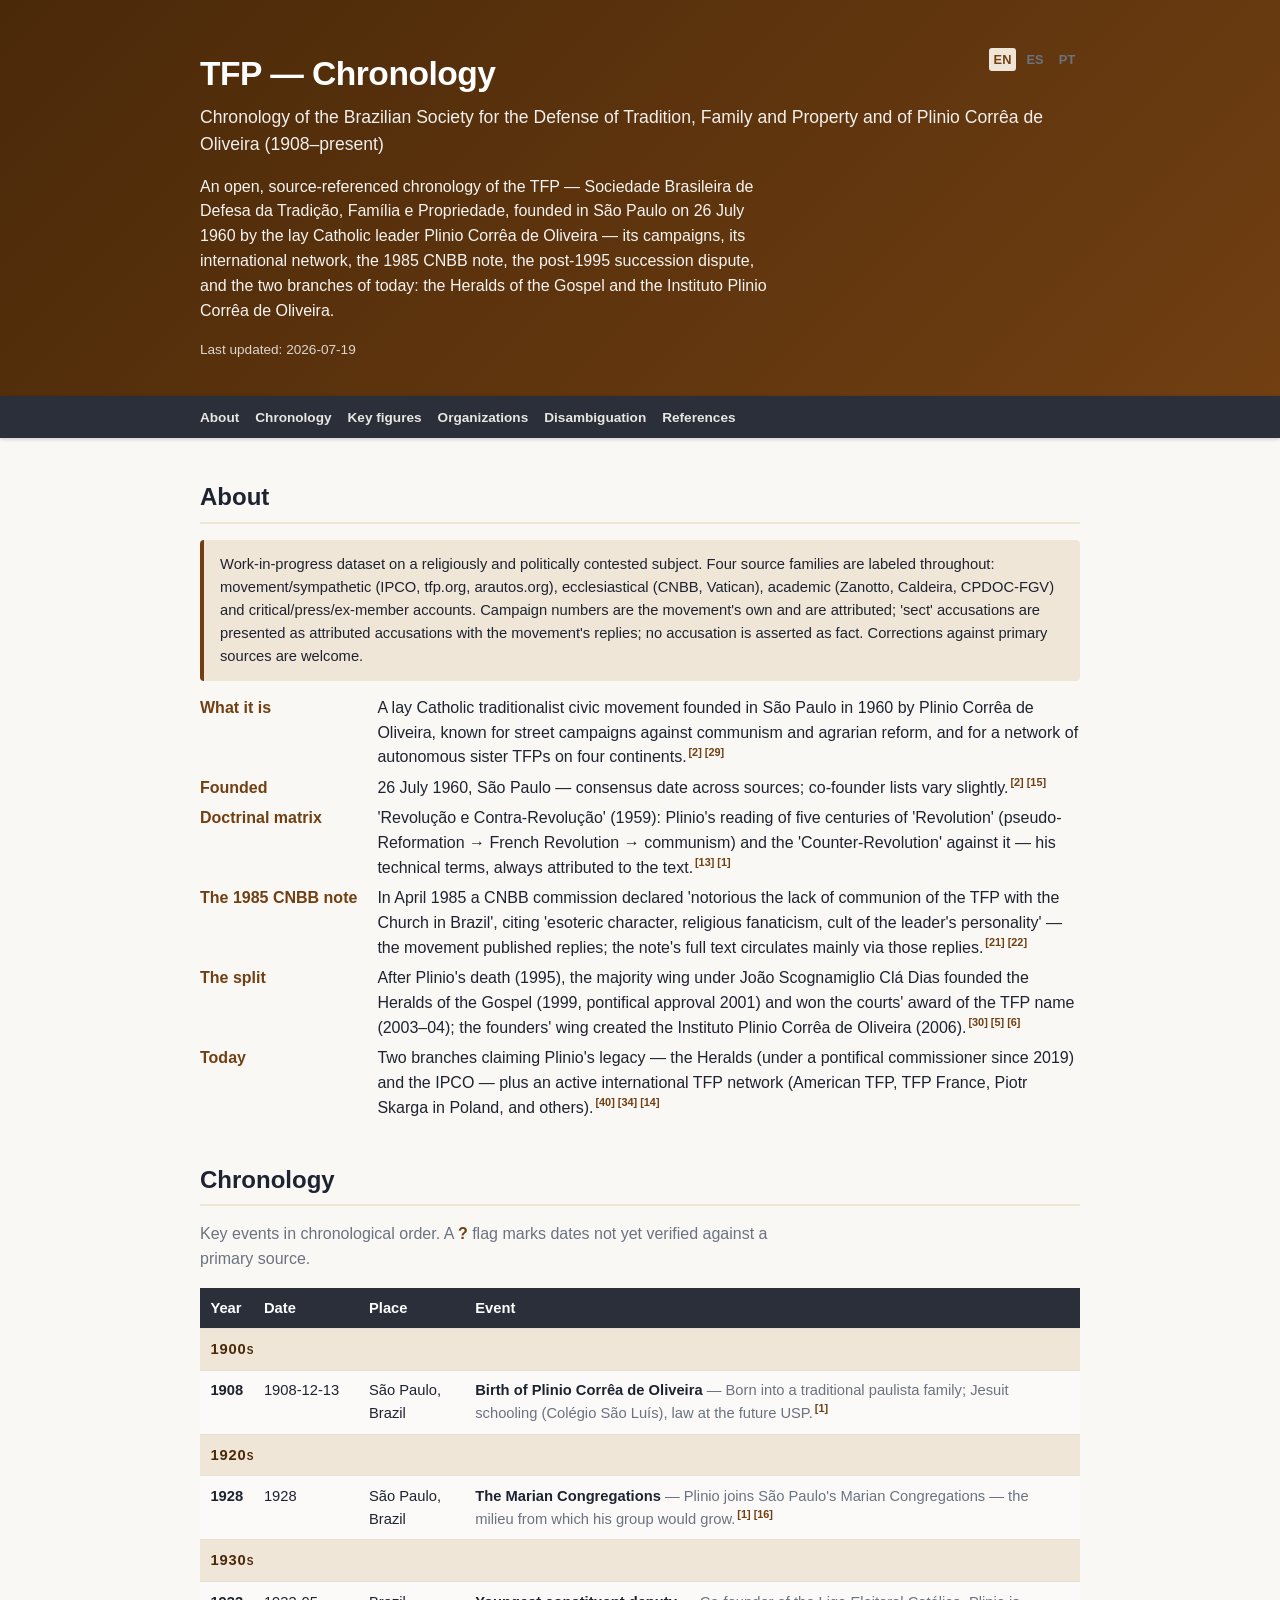
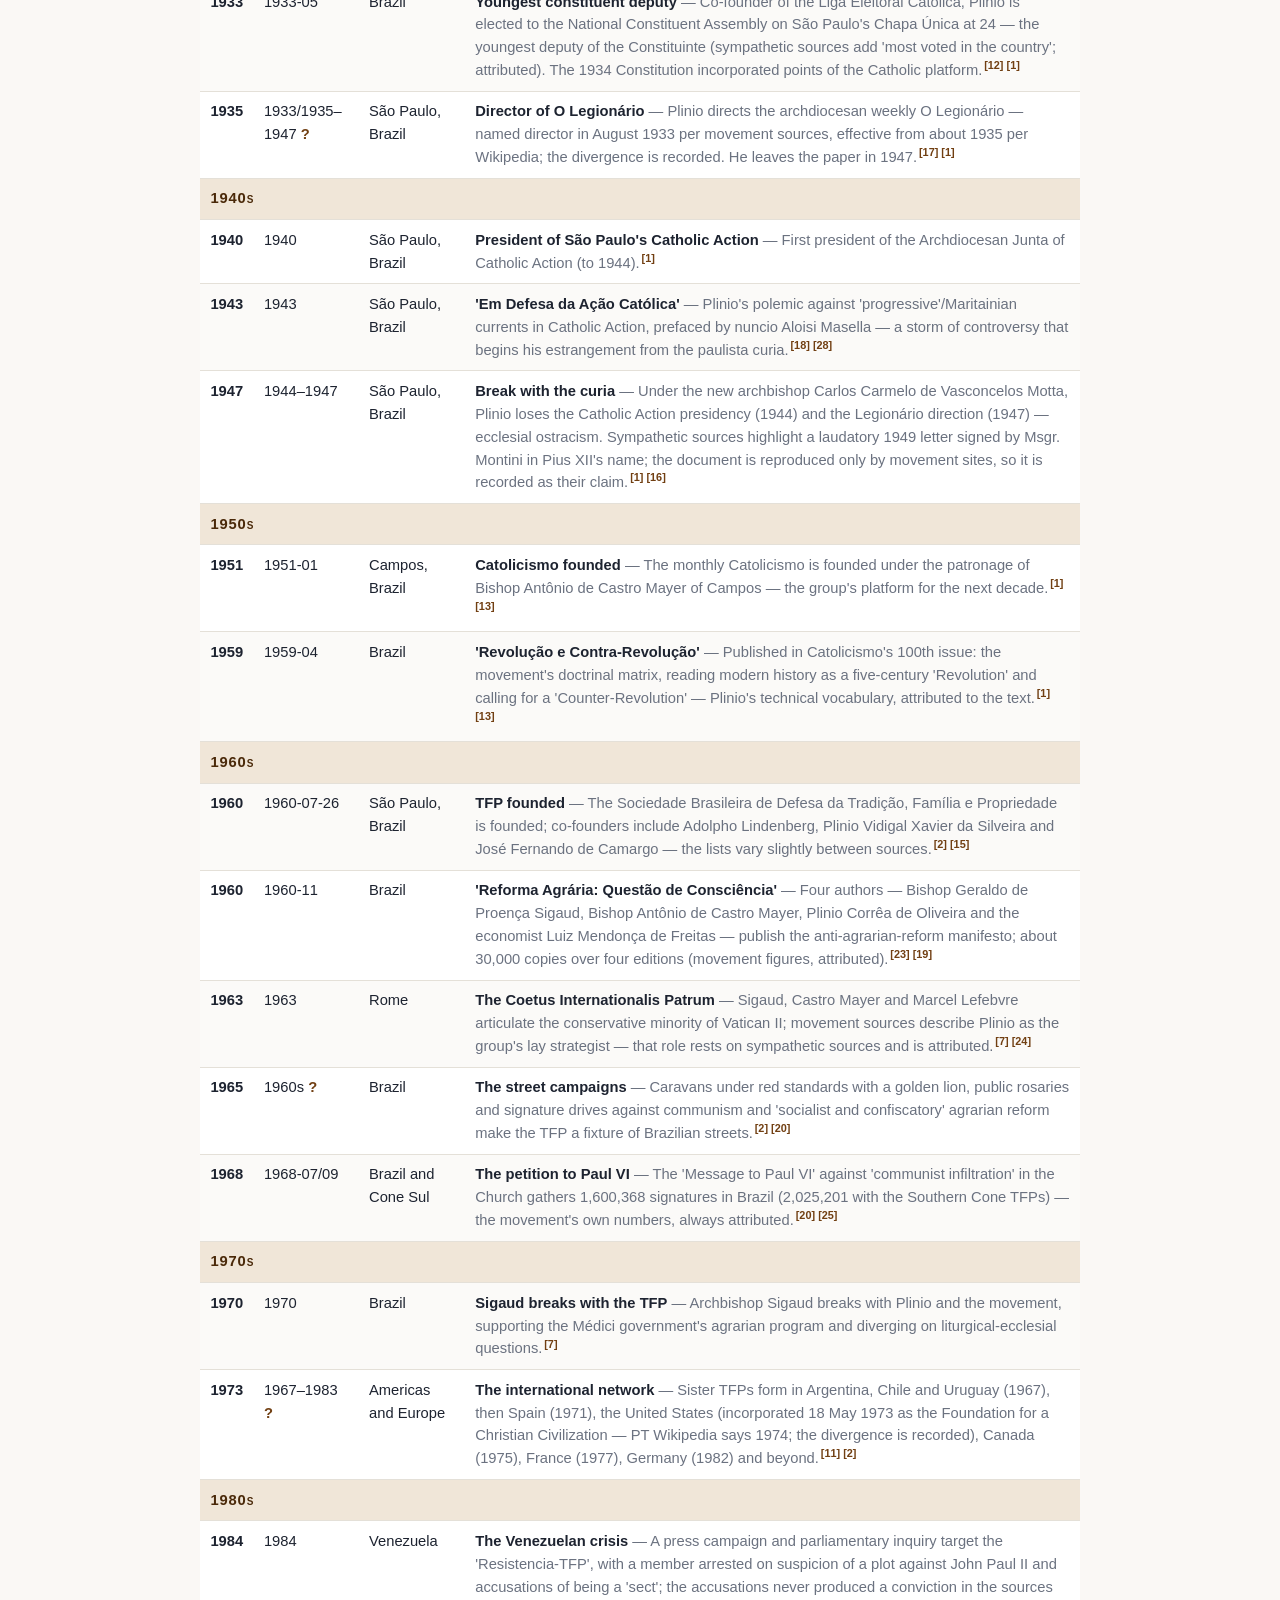
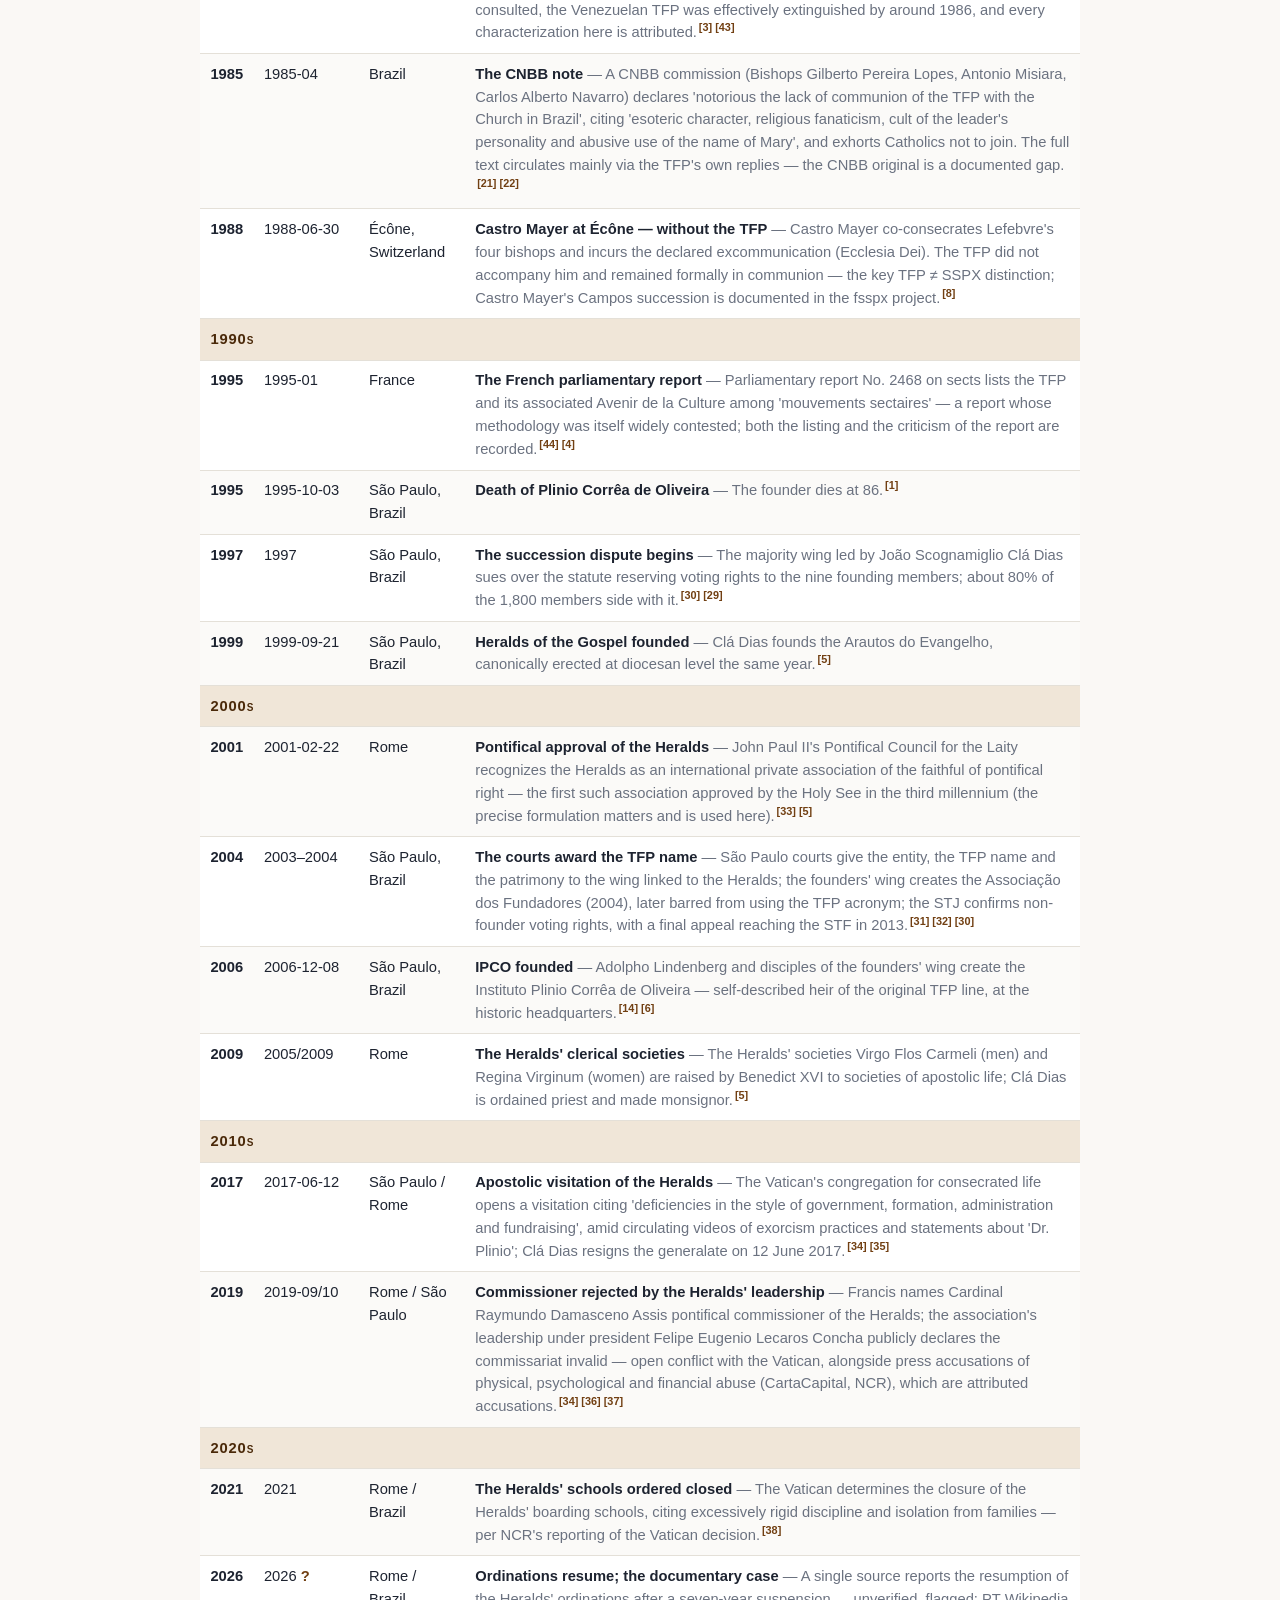
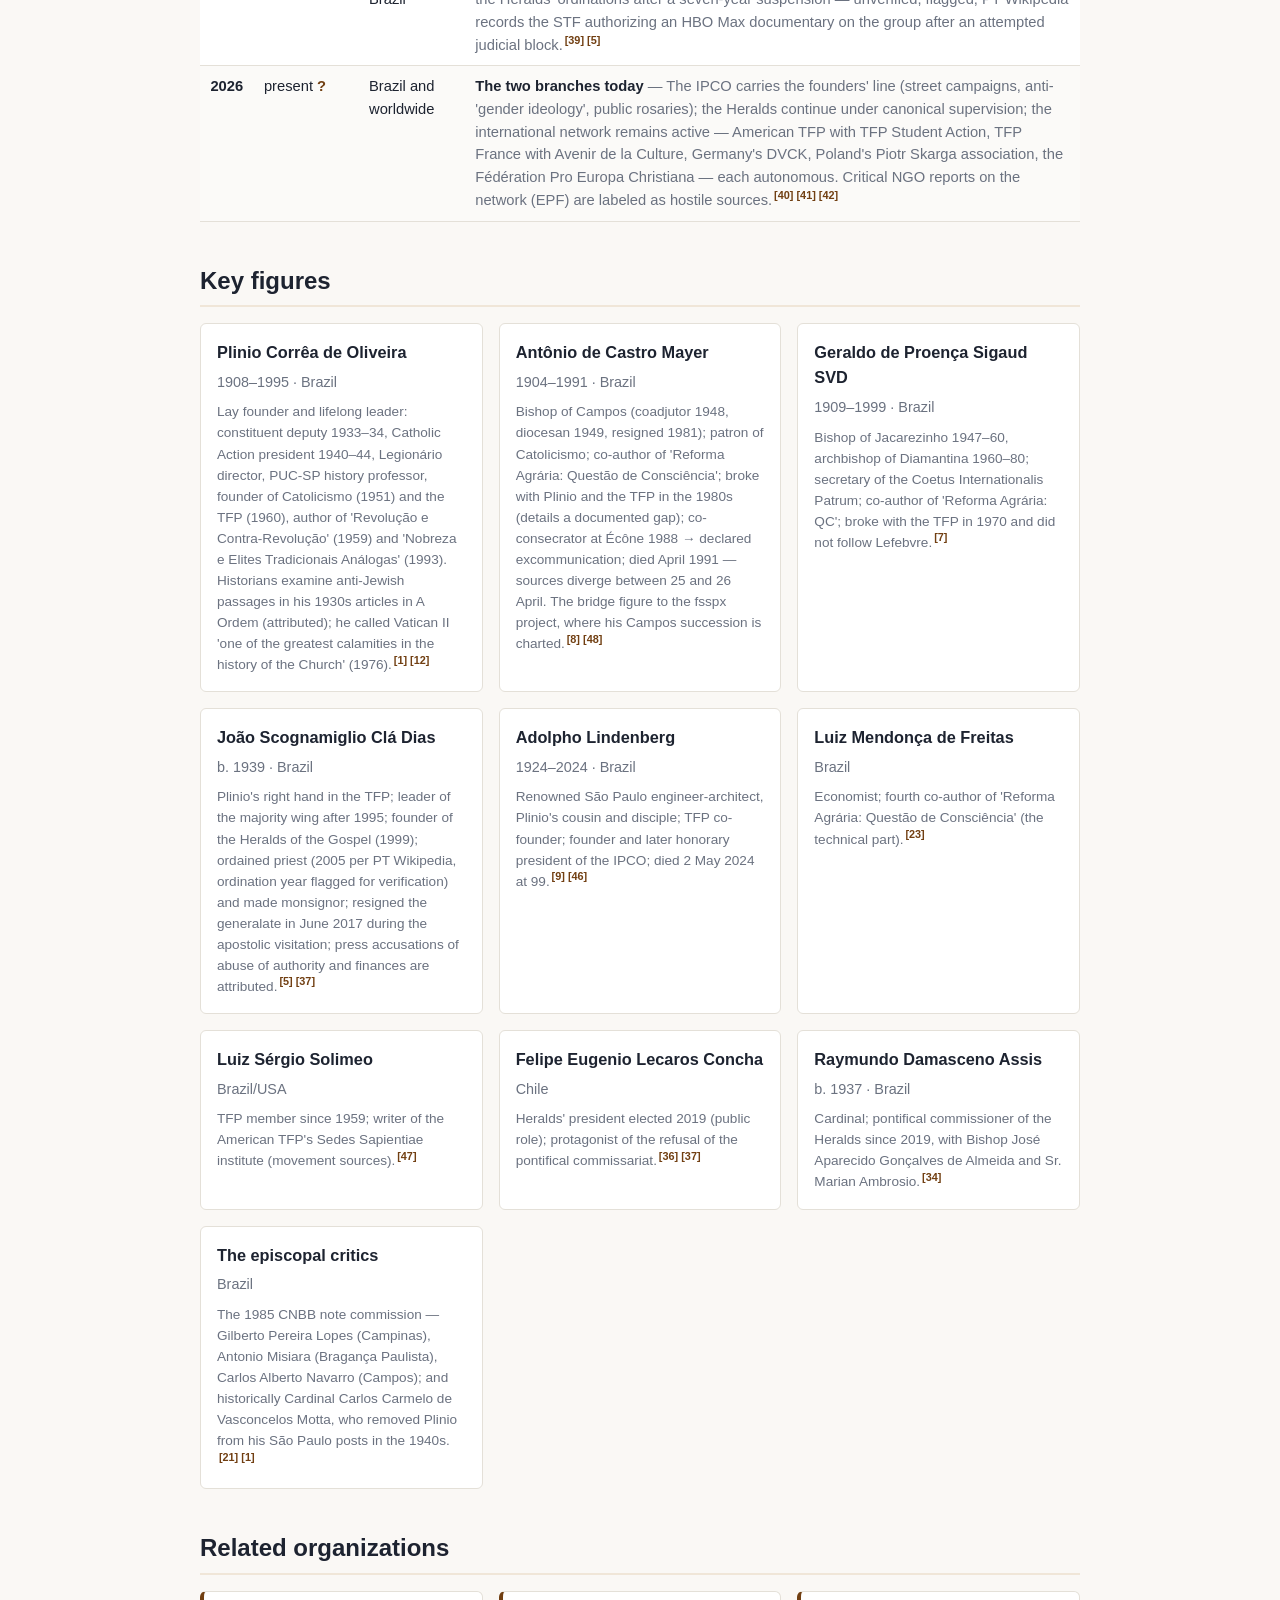
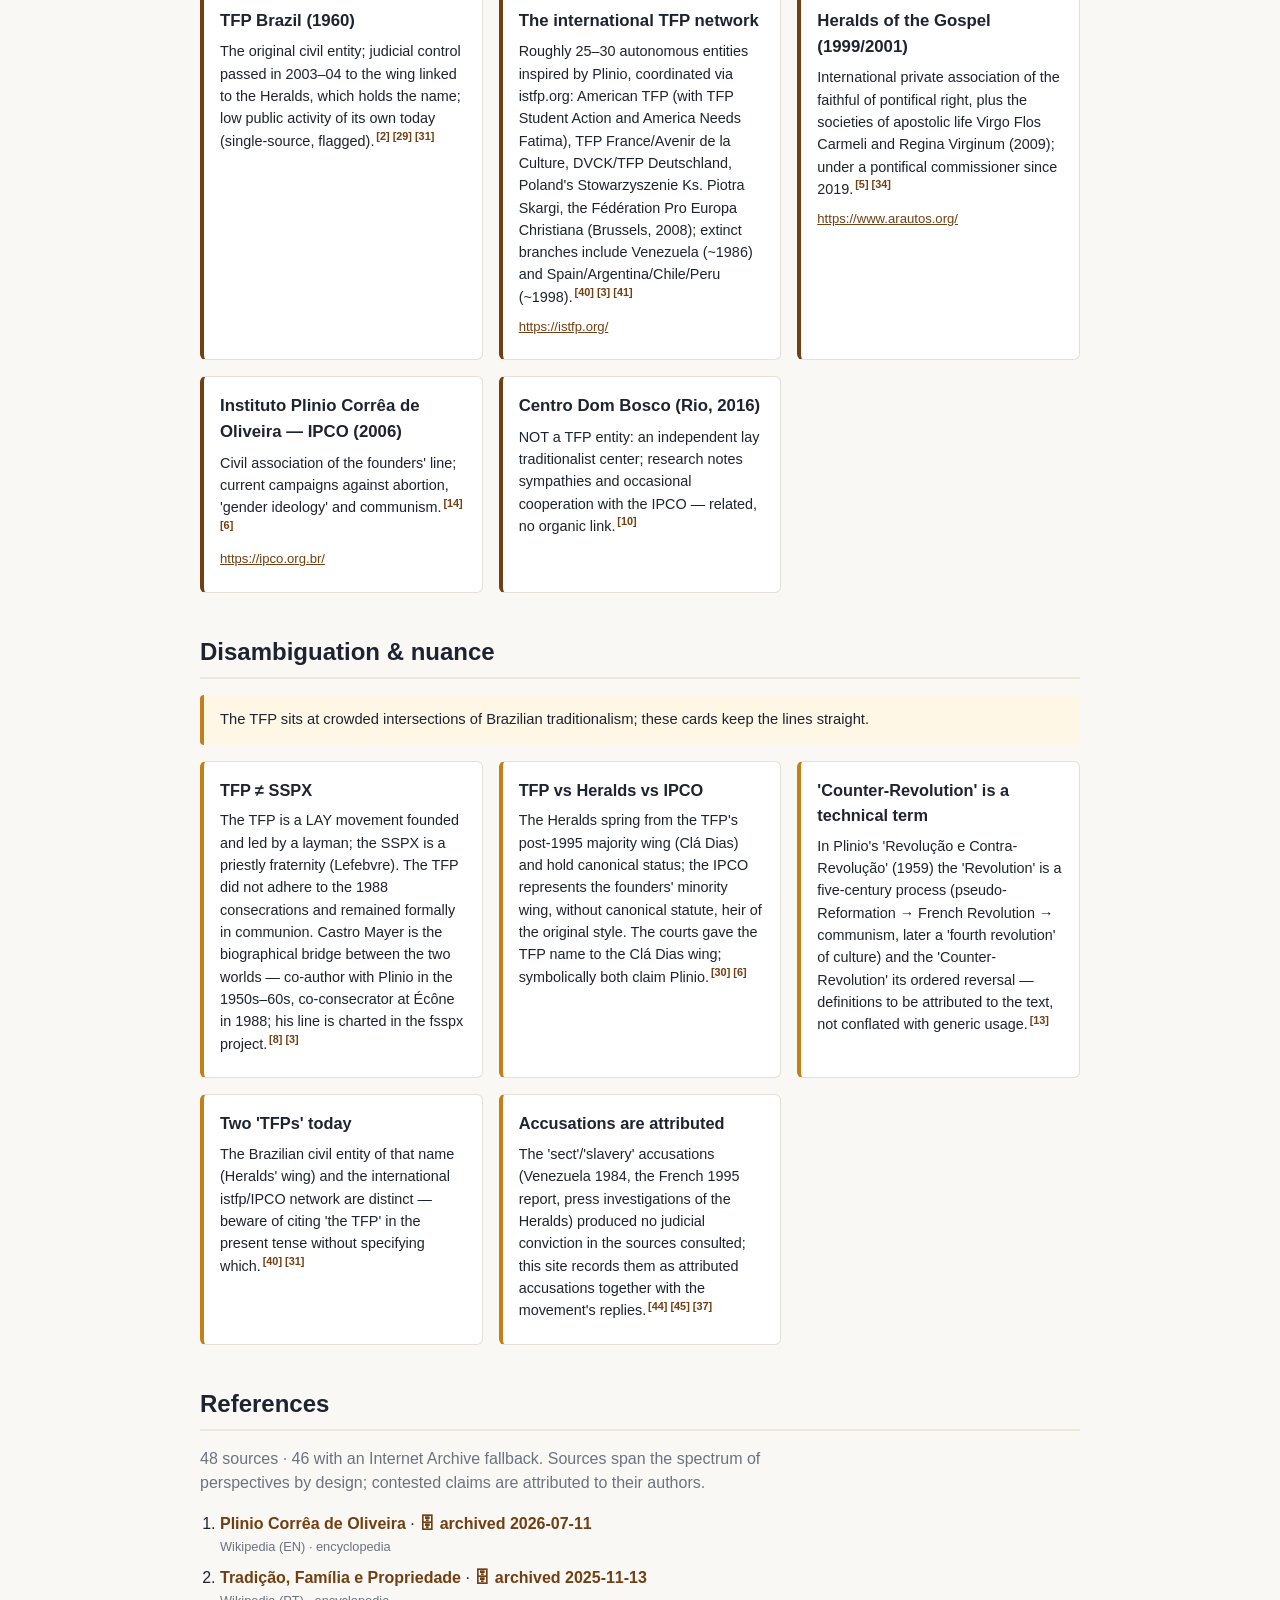
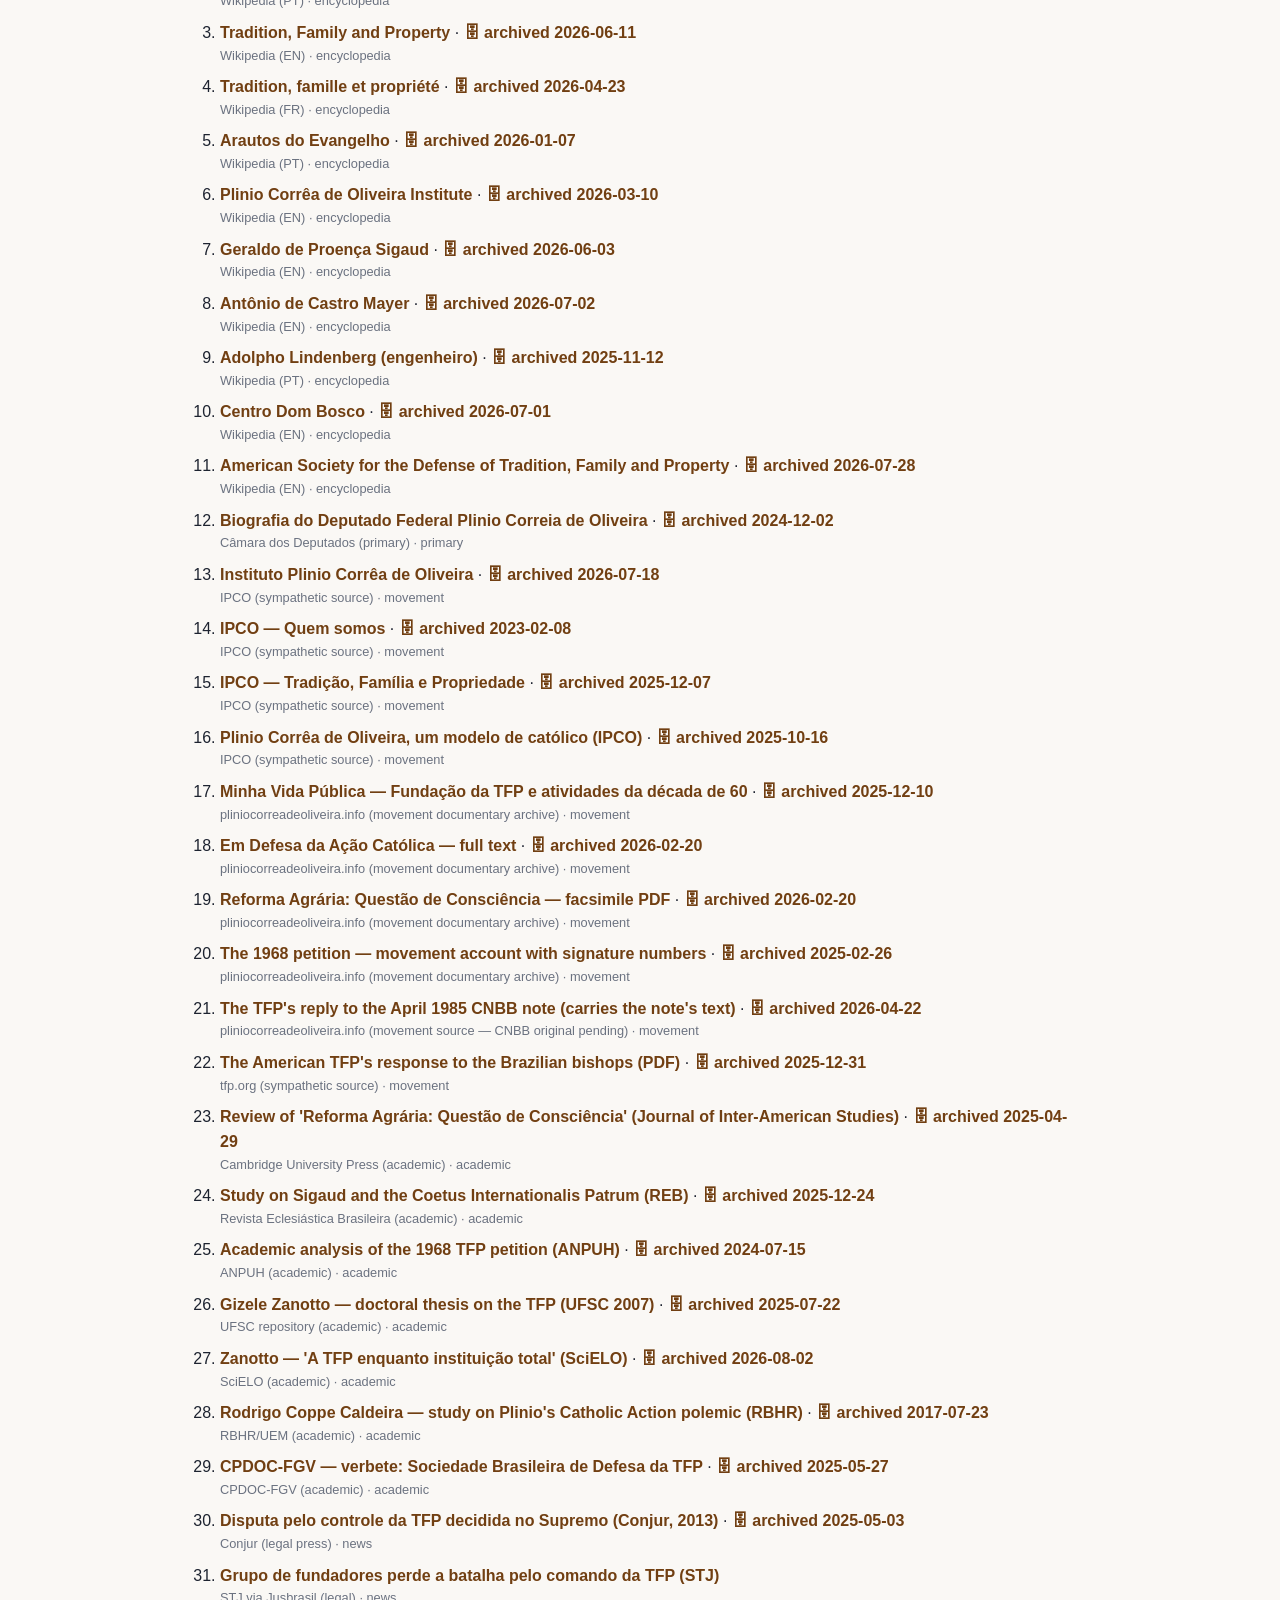
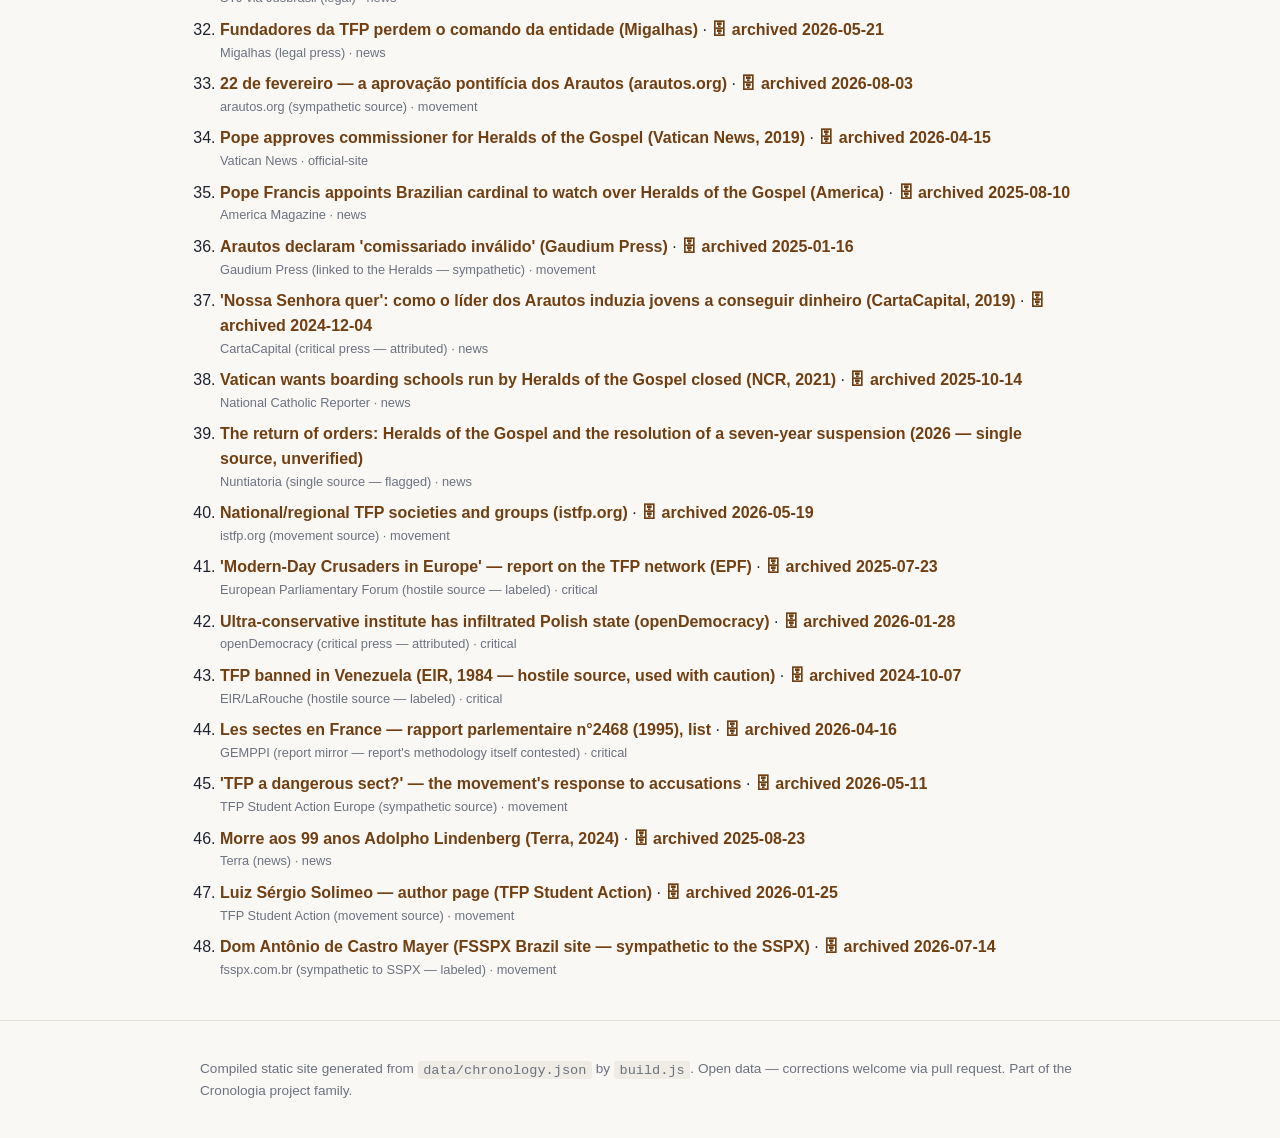
==== commit da386d5b: "Stop titling the English and Spanish pages in Portuguese Every repo's page title ended "— Cronologia" ====
--- a/docs/en/index.html
+++ b/docs/en/index.html
@@ -3,7 +3,7 @@
 <head>
   <meta charset="utf-8">
   <meta name="viewport" content="width=device-width, initial-scale=1">
-  <title>TFP — Cronologia</title>
+  <title>TFP — Chronology</title>
   <meta name="description" content="An open, source-referenced chronology of the TFP — Sociedade Brasileira de Defesa da Tradição, Família e Propriedade, founded in São Paulo on 26 July 1960 by the lay Catholic leader Plinio Corrêa de Oliveira — its campaigns, its international network, the 1985 CNBB note, the post-1995 succession dispute, and the two branches of today: the Heralds of the Gospel and the Instituto Plinio Corrêa de Oliveira.">
   <!-- Google tag (gtag.js) -->
   <script async src="https://www.googletagmanager.com/gtag/js?id=G-R9LV1QZHVE"></script>
@@ -20,19 +20,19 @@
   <link rel="alternate" hreflang="pt" href="https://cronologia.github.io/tfp/pt/">
   <link rel="alternate" hreflang="x-default" href="https://cronologia.github.io/tfp/">
   <meta property="og:type" content="website">
-  <meta property="og:site_name" content="TFP — Cronologia">
+  <meta property="og:site_name" content="TFP — Chronology">
   <meta property="og:locale" content="en_US">
-  <meta property="og:title" content="TFP — Cronologia">
+  <meta property="og:title" content="TFP — Chronology">
   <meta property="og:description" content="An open, source-referenced chronology of the TFP — Sociedade Brasileira de Defesa da Tradição, Família e Propriedade, founded in São Paulo on 26 July 1960 by the lay Catholic leader Plinio Corrêa de Oliveira — its campaigns, its international network, the 1985 CNBB note, the post-1995 succession dispute, and the two branches of today: the Heralds of the Gospel and the Instituto Plinio Corrêa de Oliveira.">
   <meta property="og:url" content="https://cronologia.github.io/tfp/en/">
   <meta name="twitter:card" content="summary">
-  <meta name="twitter:title" content="TFP — Cronologia">
+  <meta name="twitter:title" content="TFP — Chronology">
   <meta name="twitter:description" content="An open, source-referenced chronology of the TFP — Sociedade Brasileira de Defesa da Tradição, Família e Propriedade, founded in São Paulo on 26 July 1960 by the lay Catholic leader Plinio Corrêa de Oliveira — its campaigns, its international network, the 1985 CNBB note, the post-1995 succession dispute, and the two branches of today: the Heralds of the Gospel and the Instituto Plinio Corrêa de Oliveira.">
   <script type="application/ld+json">
   {
     "@context": "https://schema.org",
     "@type": "WebSite",
-    "name": "TFP — Cronologia",
+    "name": "TFP — Chronology",
     "description": "An open, source-referenced chronology of the TFP — Sociedade Brasileira de Defesa da Tradição, Família e Propriedade, founded in São Paulo on 26 July 1960 by the lay Catholic leader Plinio Corrêa de Oliveira — its campaigns, its international network, the 1985 CNBB note, the post-1995 succession dispute, and the two branches of today: the Heralds of the Gospel and the Instituto Plinio Corrêa de Oliveira.",
     "url": "https://cronologia.github.io/tfp/en/",
     "inLanguage": "en"
@@ -43,7 +43,7 @@
   <header class="site-header">
     <div class="wrap">
       <nav class="lang-switch" aria-label="Language"><span class="lang-current" aria-current="true">EN</span><a href="../es/" hreflang="es">ES</a><a href="../pt/" hreflang="pt">PT</a></nav>
-      <h1>TFP — Cronologia</h1>
+      <h1>TFP — Chronology</h1>
       <p class="subtitle">Chronology of the Brazilian Society for the Defense of Tradition, Family and Property and of Plinio Corrêa de Oliveira (1908–present)</p>
       <p class="lead">An open, source-referenced chronology of the TFP — Sociedade Brasileira de Defesa da Tradição, Família e Propriedade, founded in São Paulo on 26 July 1960 by the lay Catholic leader Plinio Corrêa de Oliveira — its campaigns, its international network, the 1985 CNBB note, the post-1995 succession dispute, and the two branches of today: the Heralds of the Gospel and the Instituto Plinio Corrêa de Oliveira.</p>
       <p class="updated">Last updated: 2026-07-19</p>
--- a/docs/styles.css
+++ b/docs/styles.css
@@ -383,6 +383,7 @@
 @media print {
   #map .atlas-map { break-inside: avoid; page-break-inside: avoid; }
   .latam-c, .atlas-swatch { -webkit-print-color-adjust: exact; print-color-adjust: exact; }
+}
 
 /* ---------------------------------------------------------------------------
    Swimlanes — the thread-lane figure (core#23).
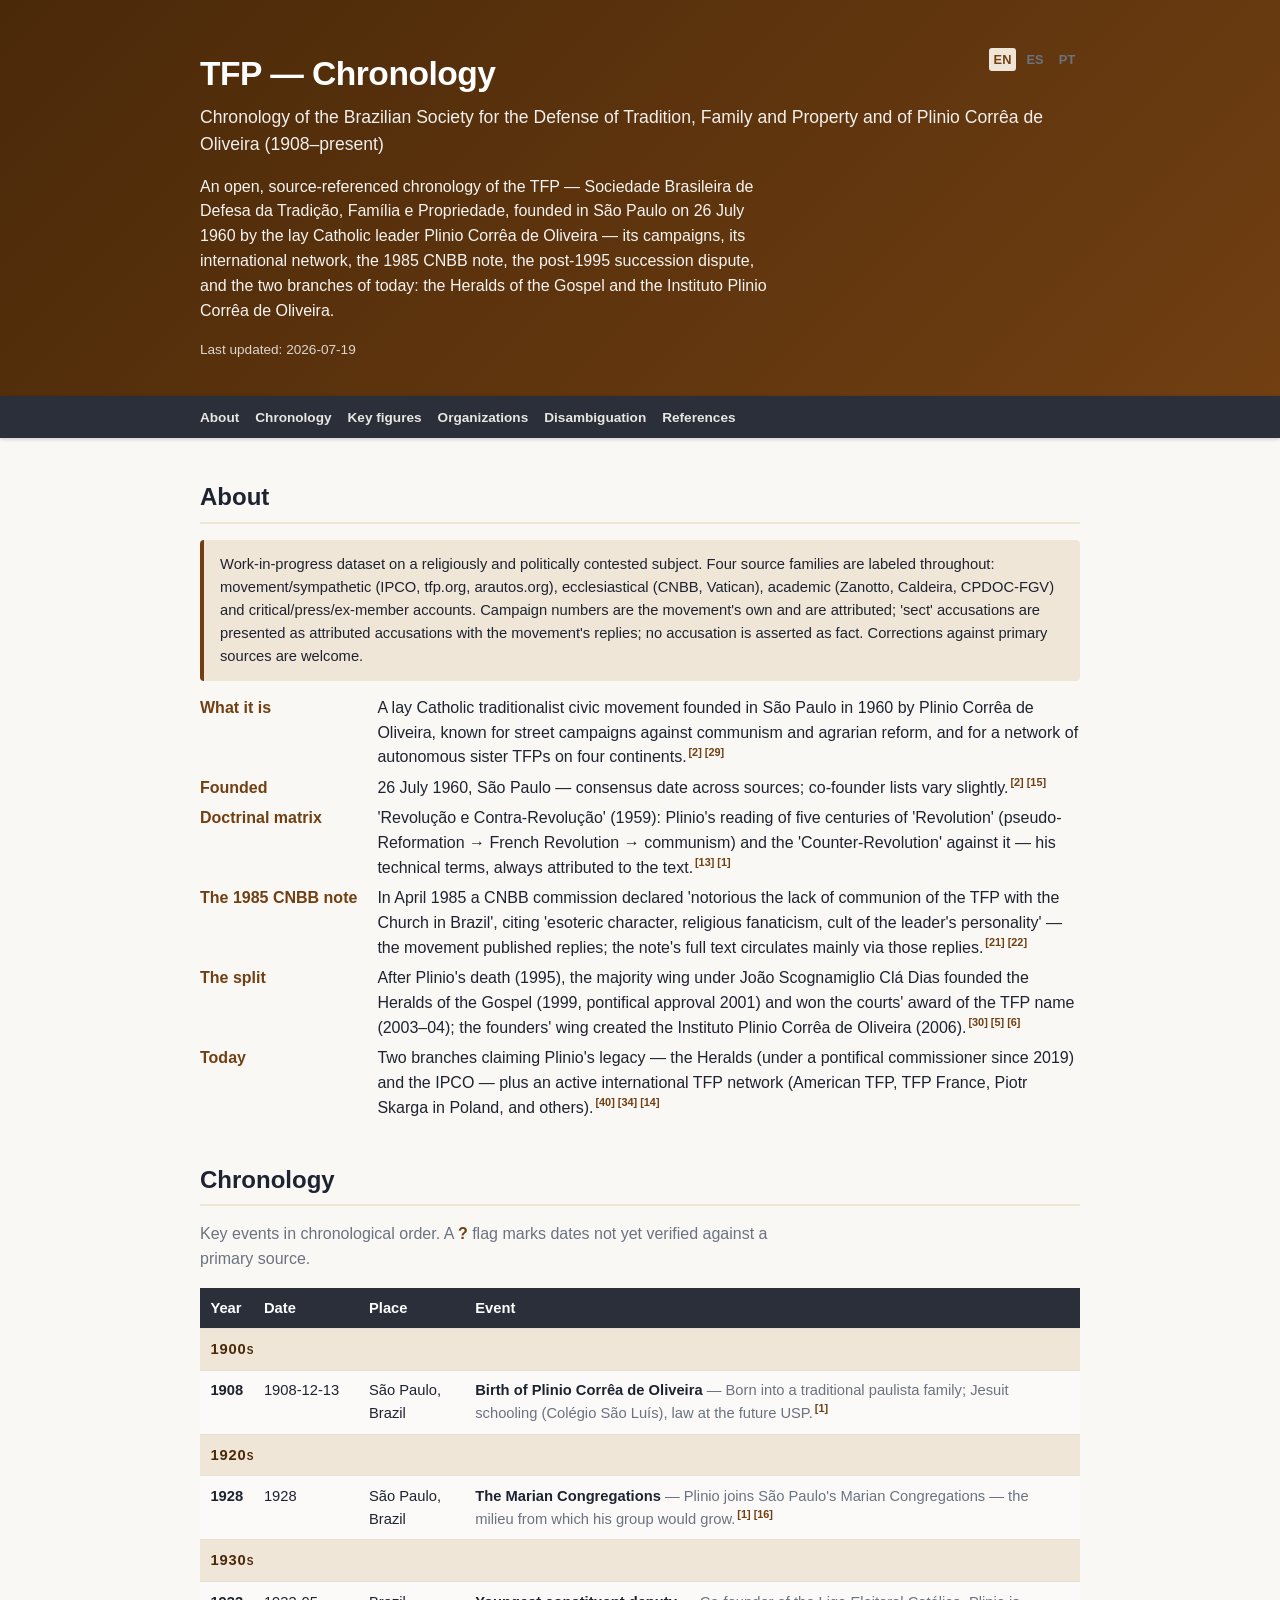
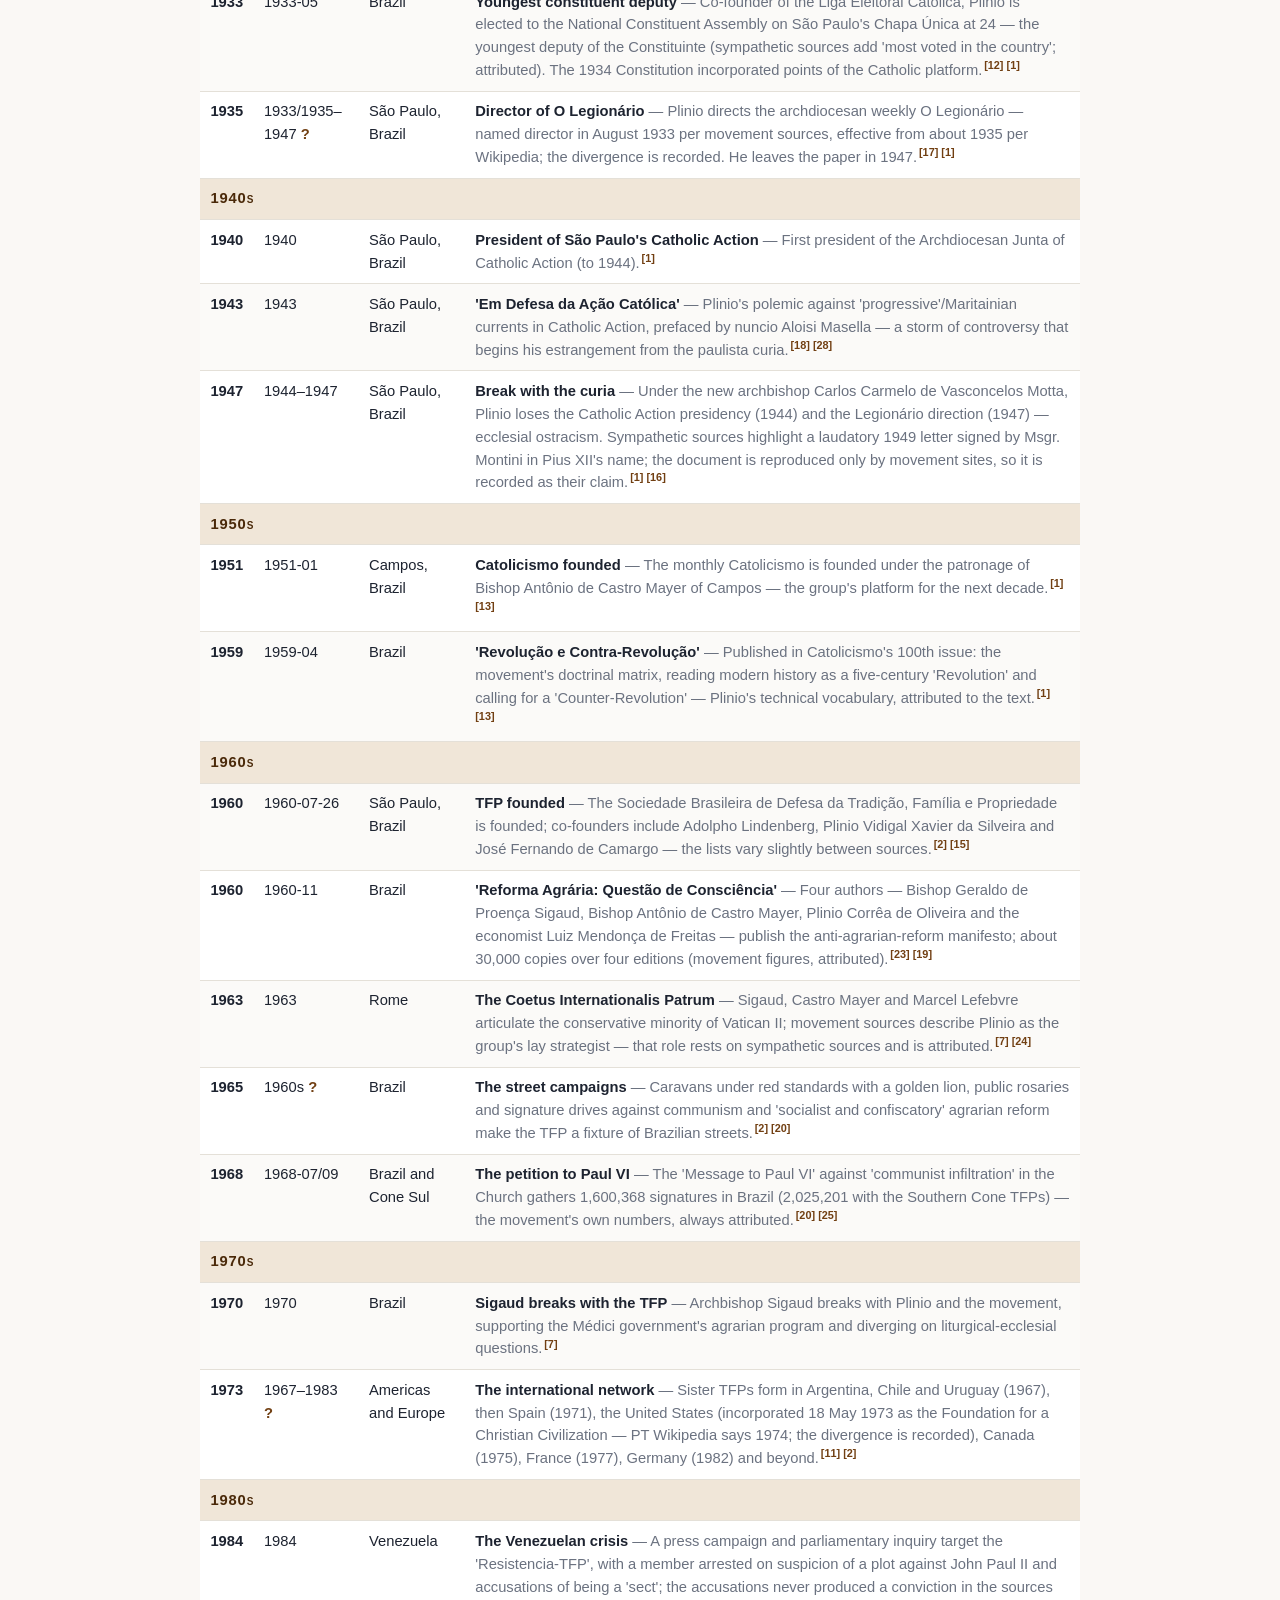
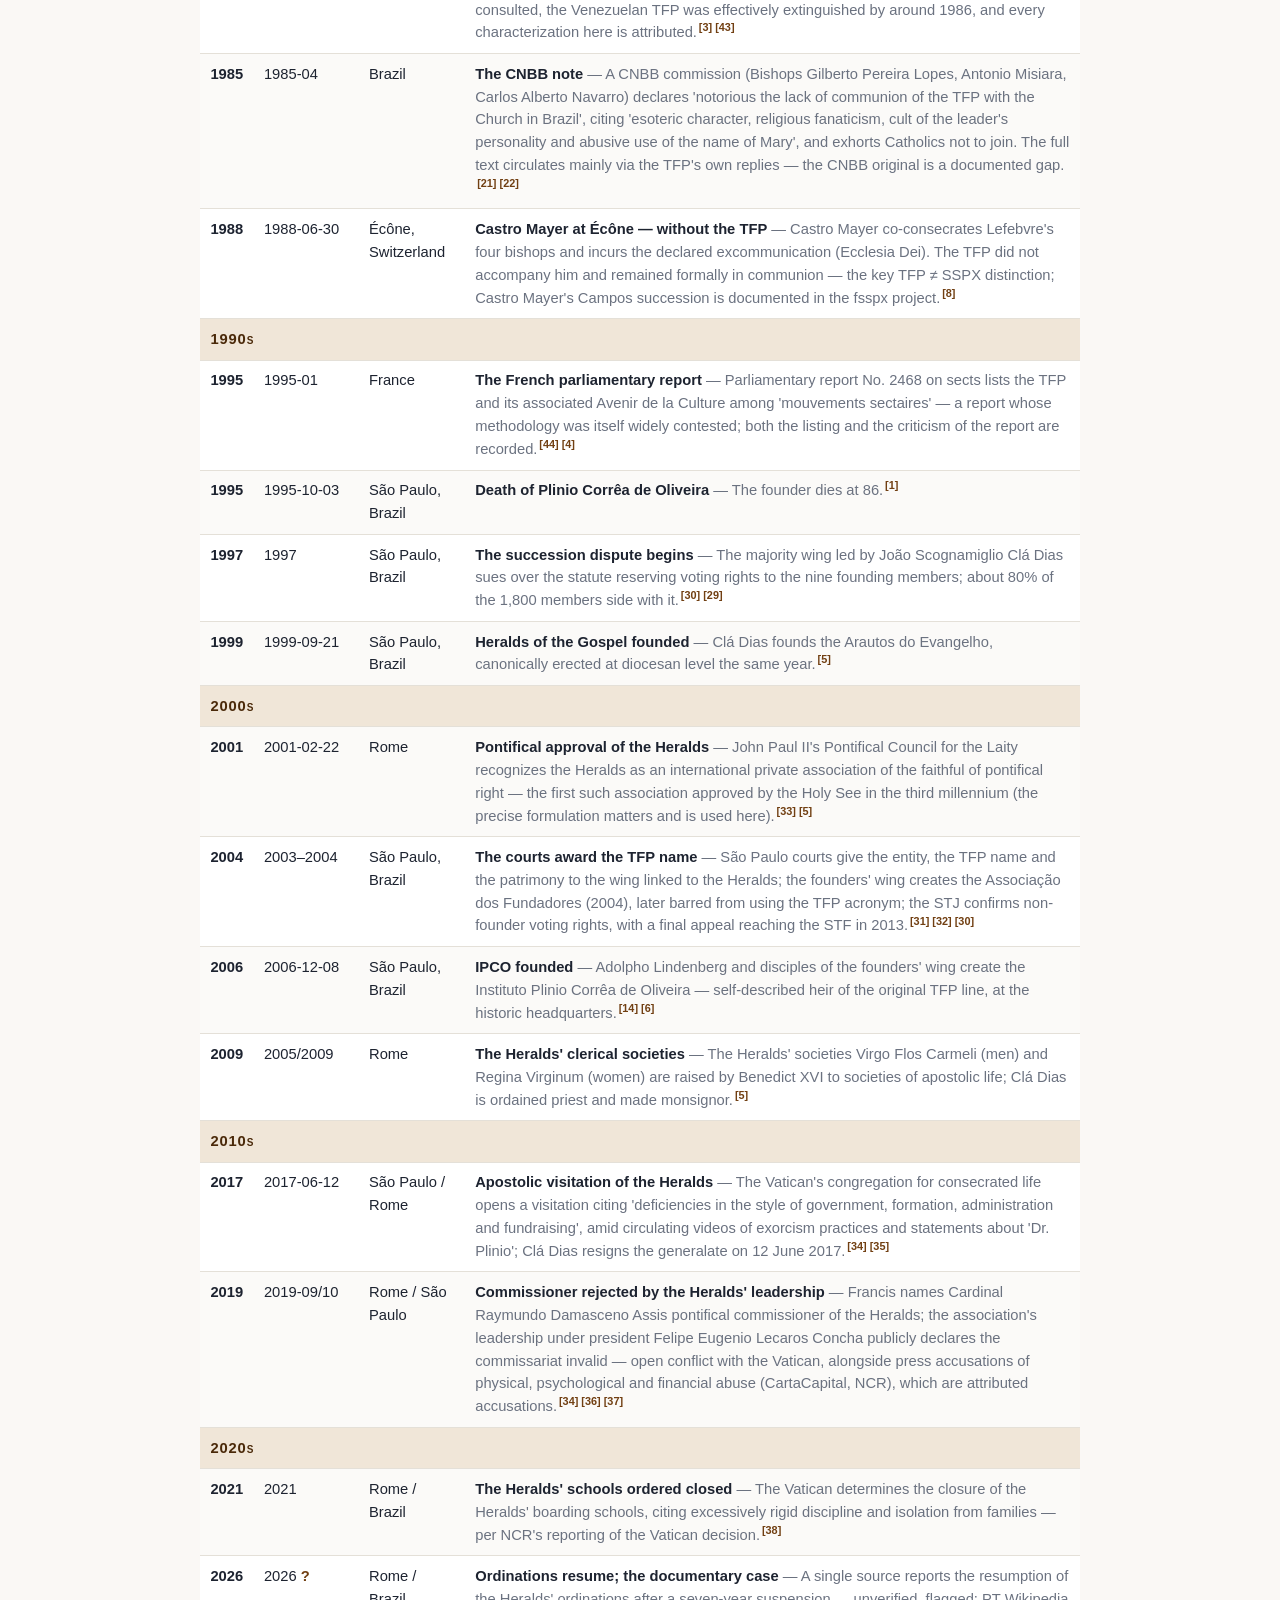
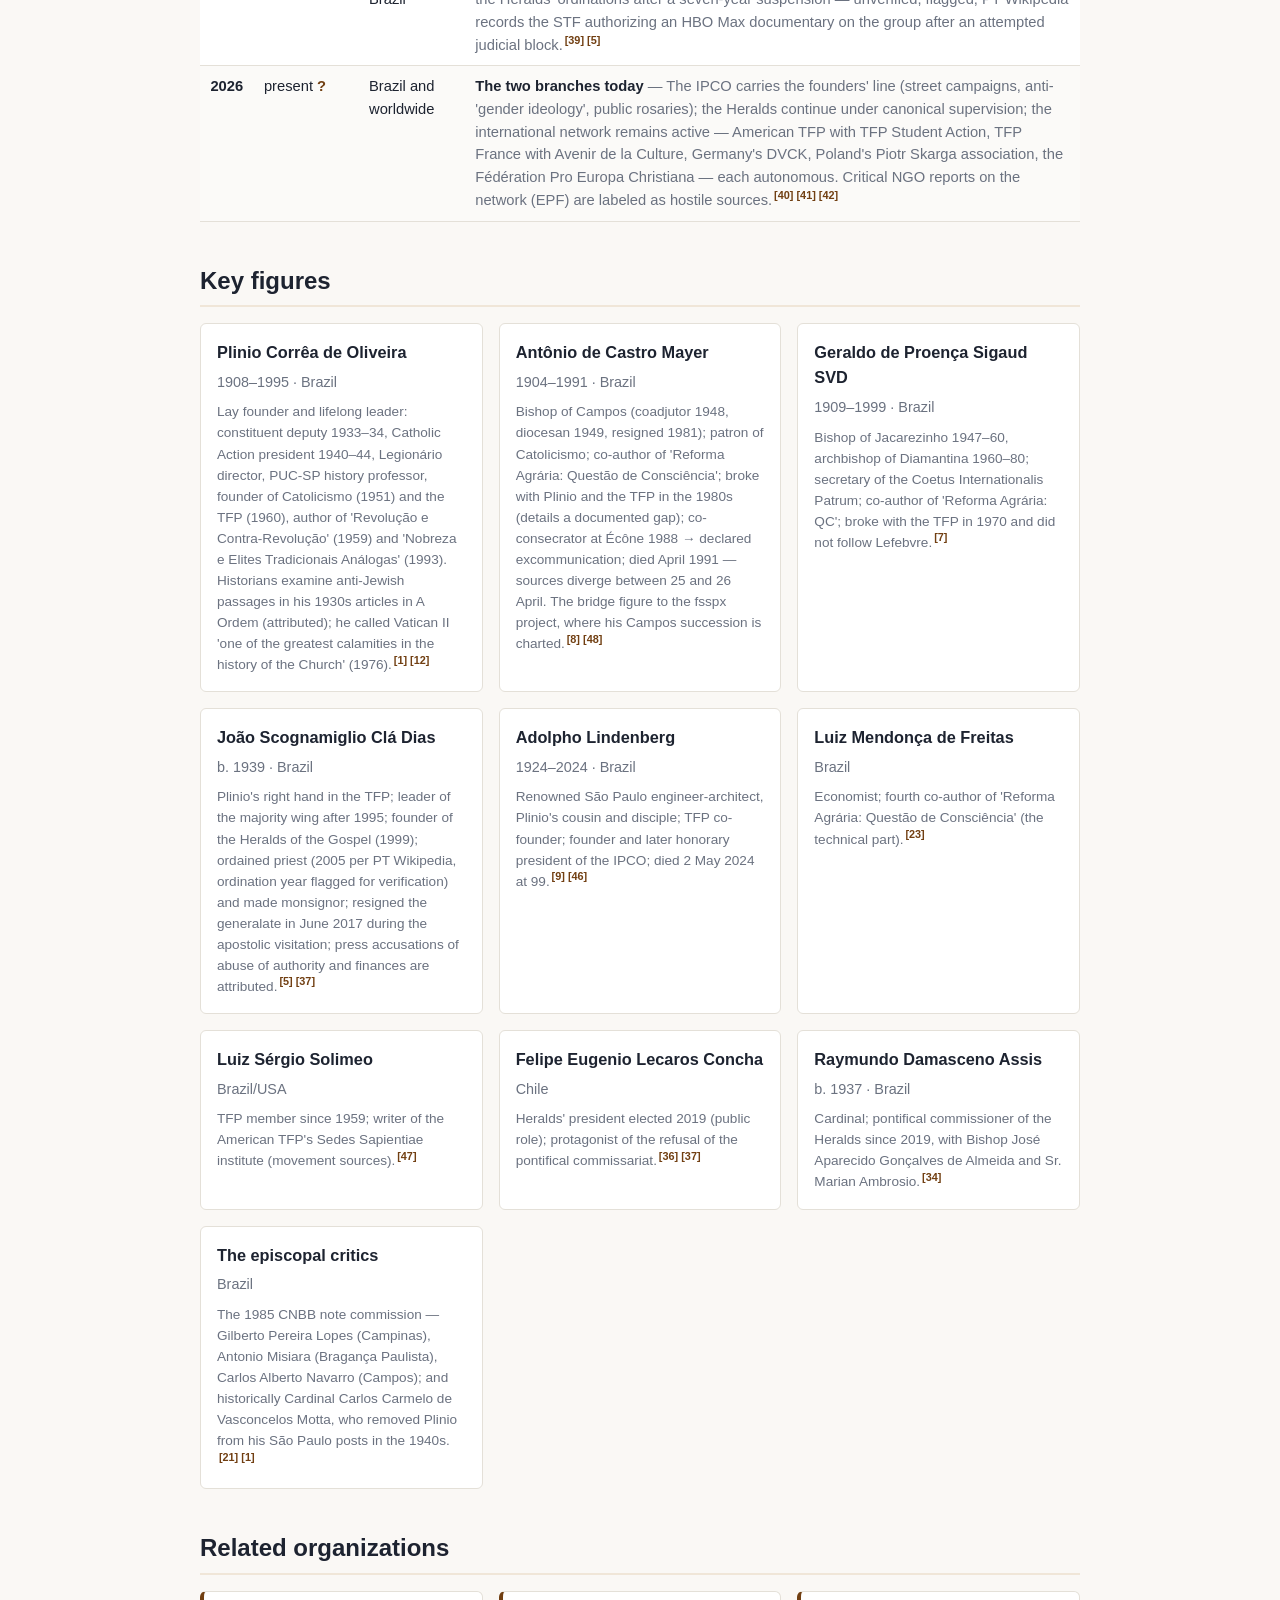
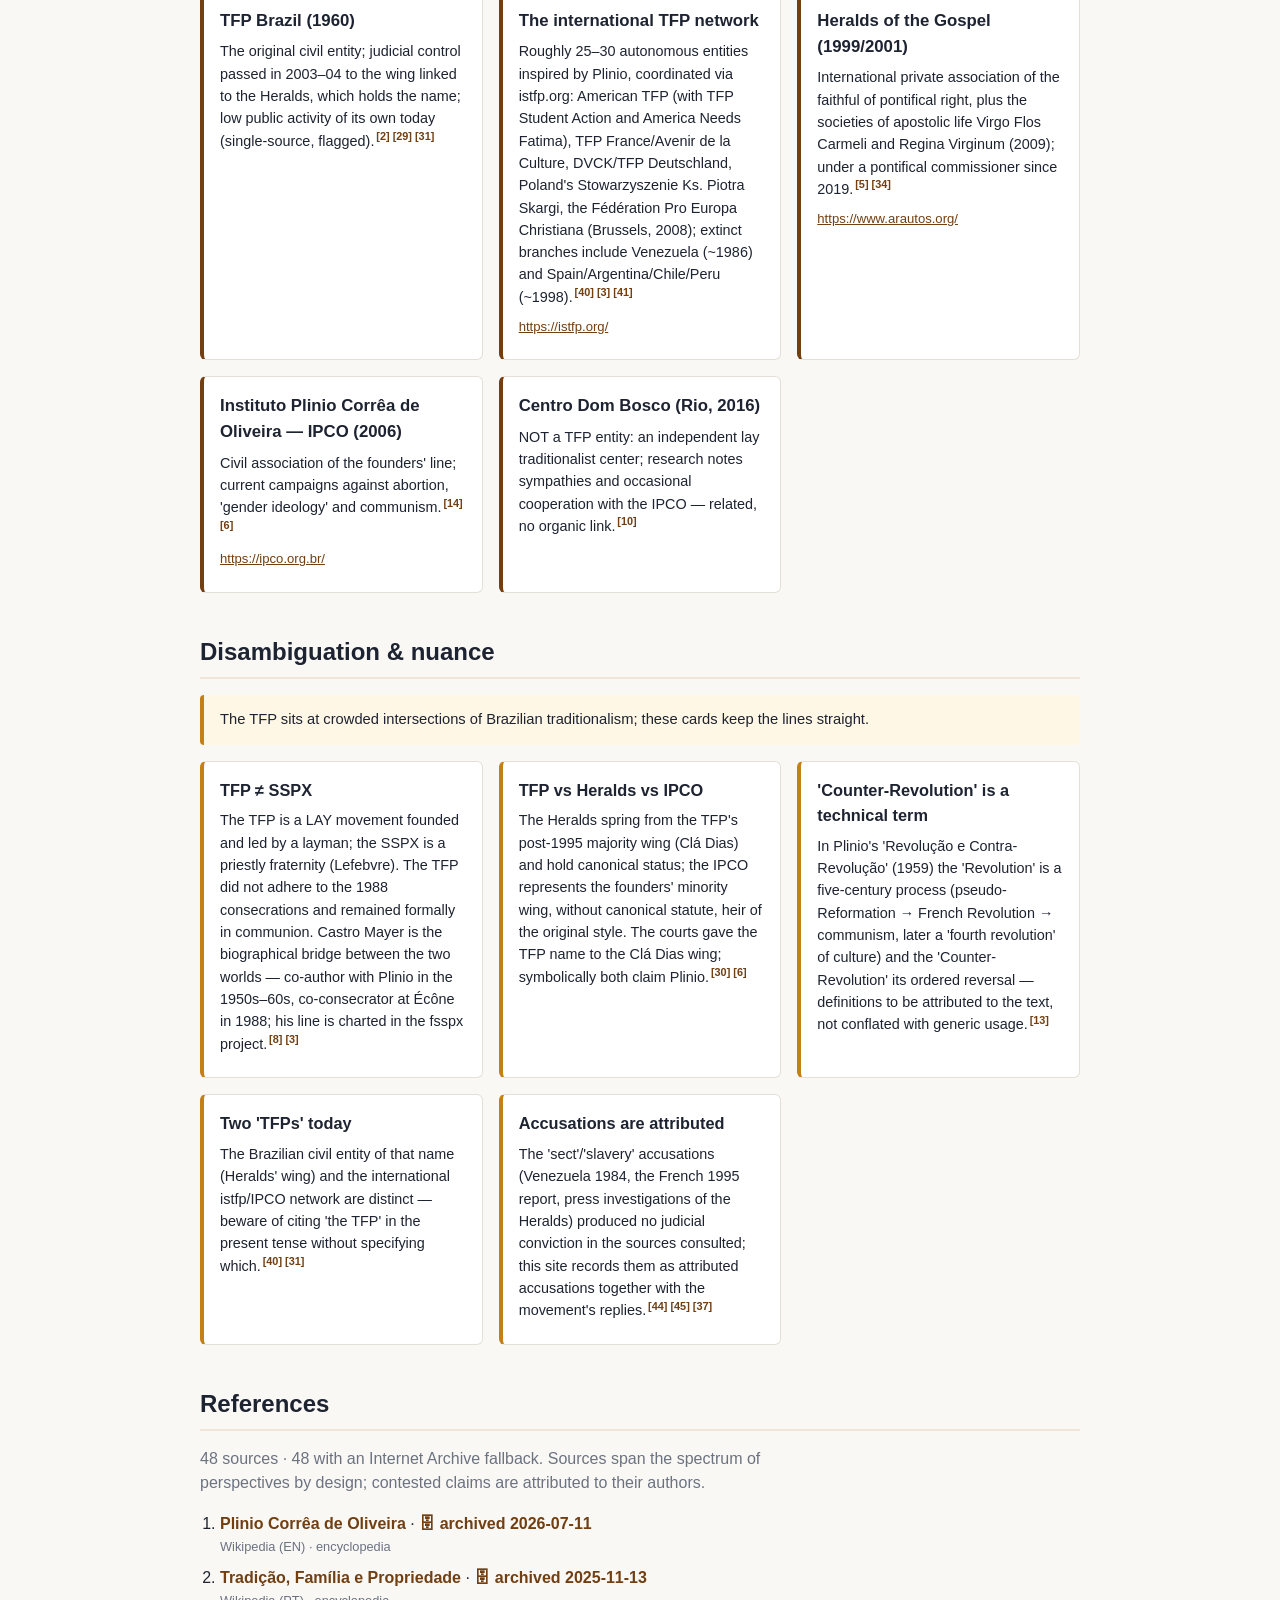
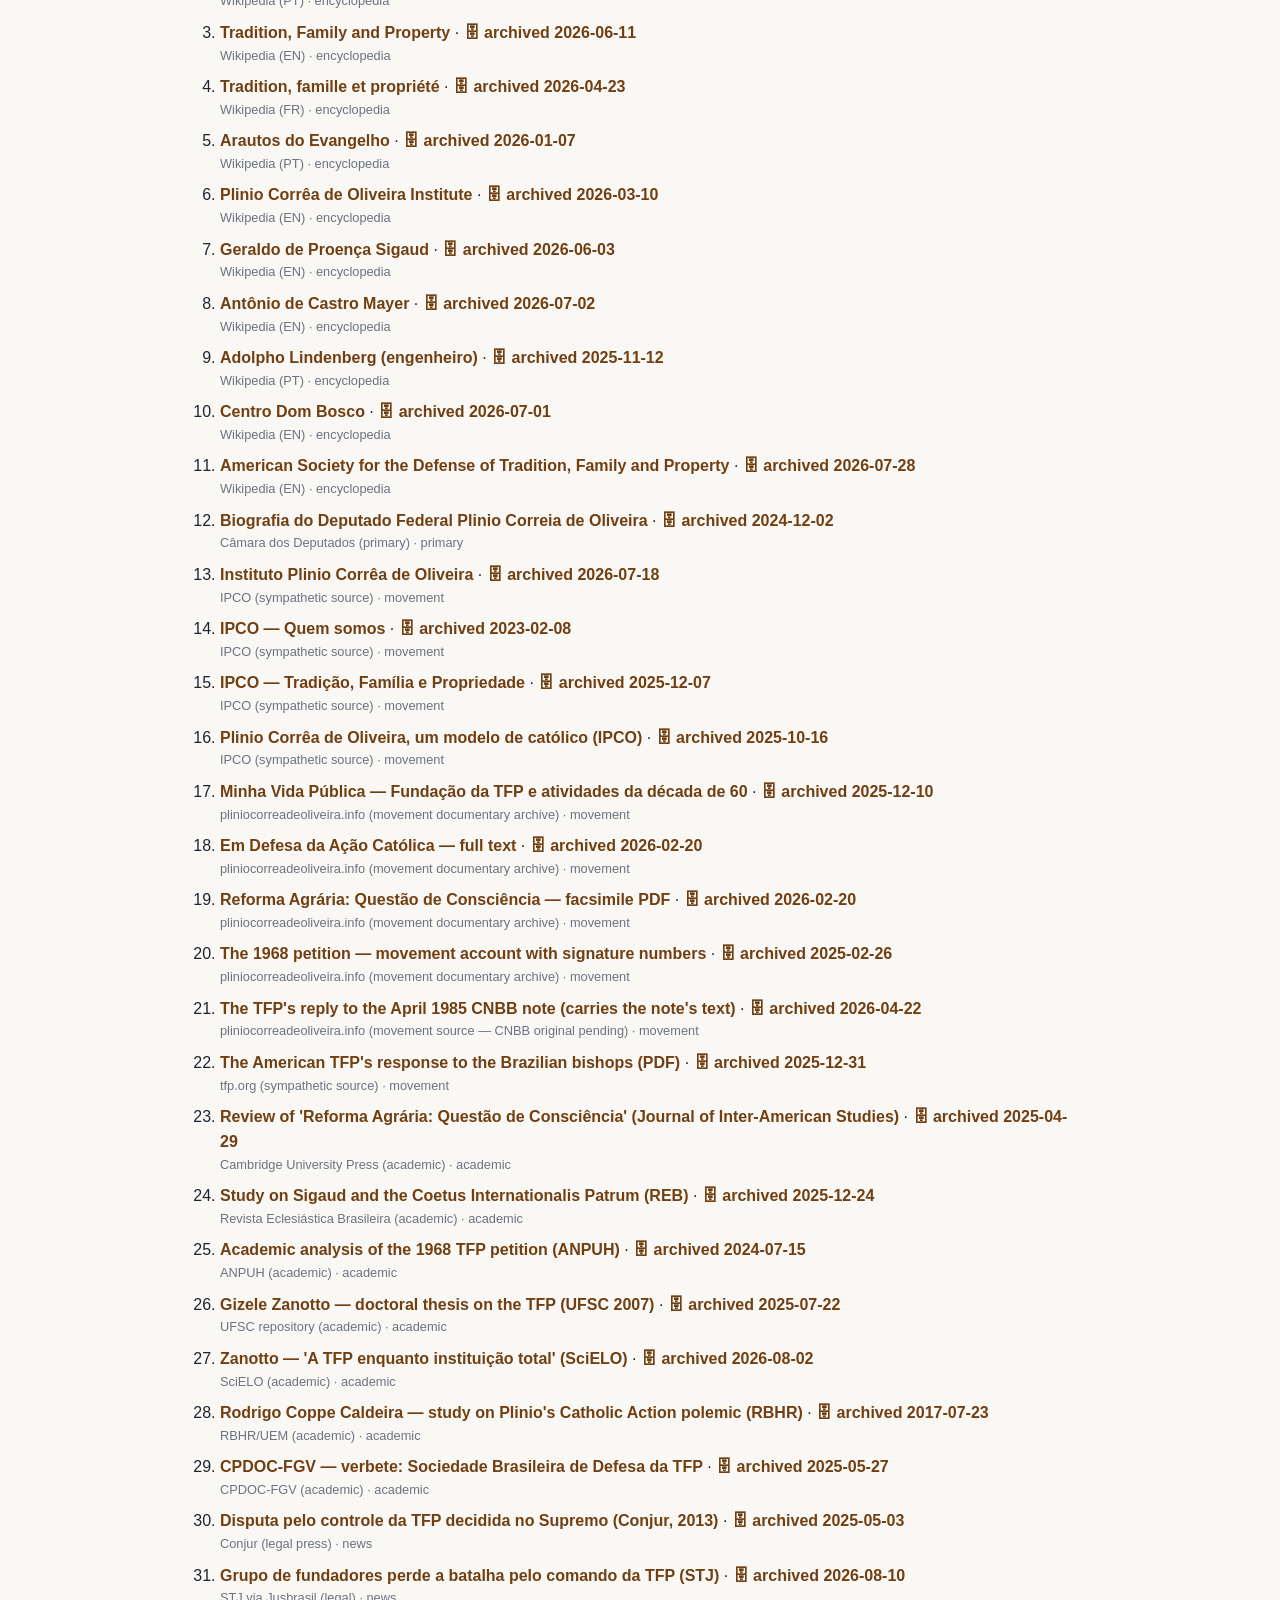
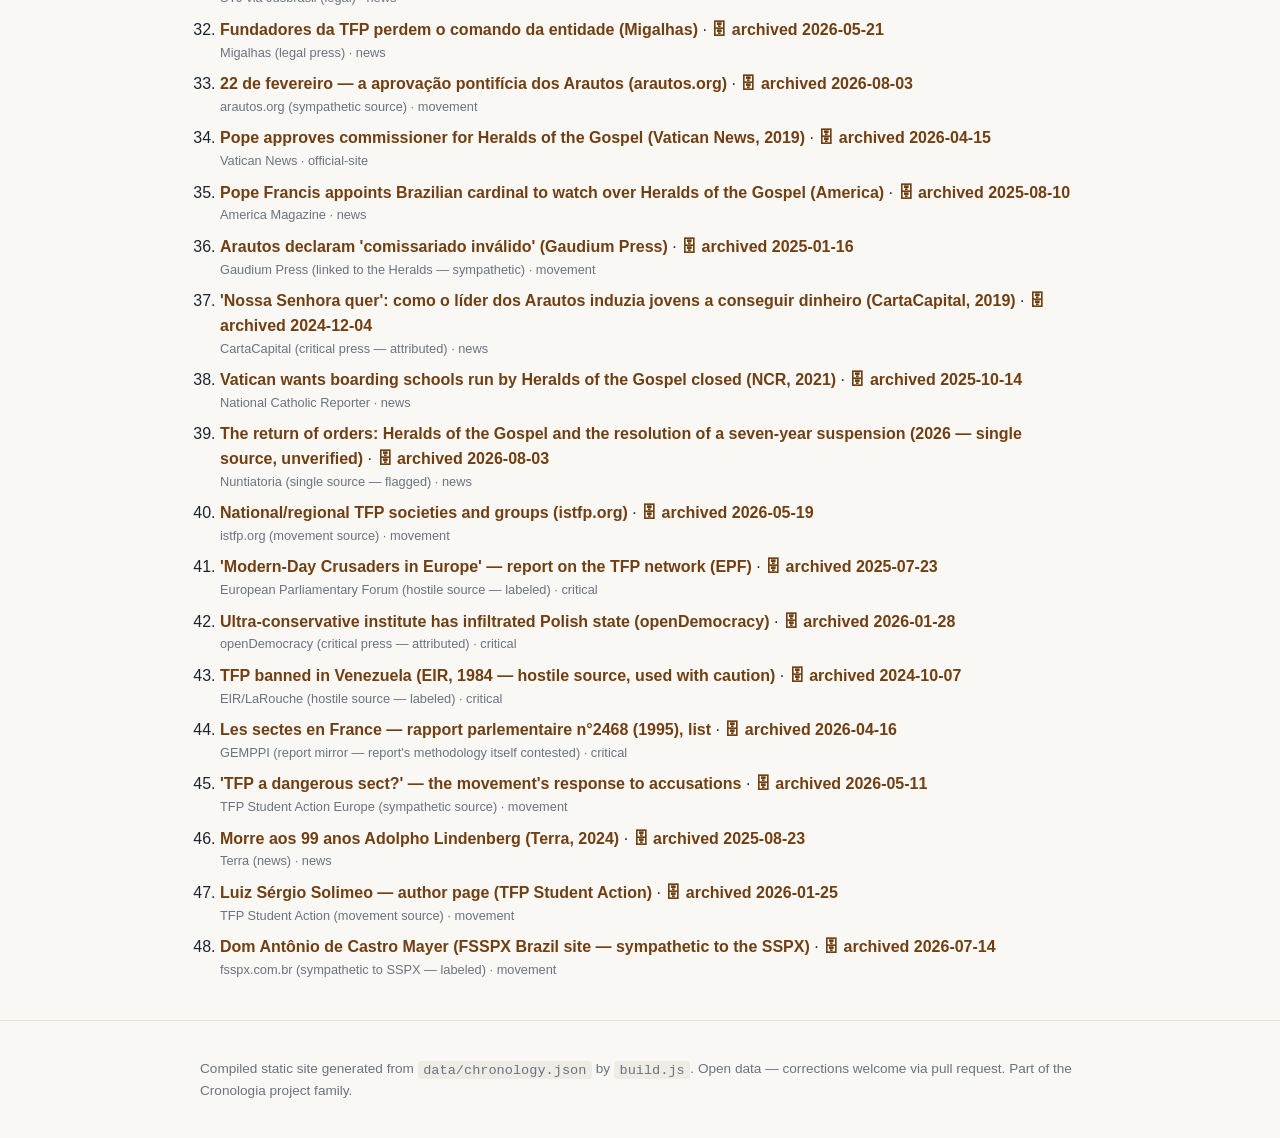
==== commit 85635e12: "Wayback: refresh data/archives.json (scheduled preservation run)" ====
--- a/docs/en/index.html
+++ b/docs/en/index.html
@@ -436,7 +436,7 @@
 
     <section id="references">
       <h2>References</h2>
-      <p class="section-intro">48 sources · 46 with an Internet Archive fallback. Sources span the
+      <p class="section-intro">48 sources · 48 with an Internet Archive fallback. Sources span the
       spectrum of perspectives by design; contested claims are attributed to their authors.</p>
       <ol class="references">
         <li id="ref-1">
@@ -560,7 +560,7 @@
           <span class="ref-meta">Conjur (legal press) · news</span>
         </li>
         <li id="ref-31">
-          <a href="https://stj.jusbrasil.com.br/noticias/3069404/grupo-de-fundadores-perde-a-batalha-pelo-comando-da-tfp" rel="noopener noreferrer" target="_blank">Grupo de fundadores perde a batalha pelo comando da TFP (STJ)</a>
+          <a href="https://stj.jusbrasil.com.br/noticias/3069404/grupo-de-fundadores-perde-a-batalha-pelo-comando-da-tfp" rel="noopener noreferrer" target="_blank">Grupo de fundadores perde a batalha pelo comando da TFP (STJ)</a> · <a class="archive-link" href="https://web.archive.org/web/20260810080935/https://www.jusbrasil.com.br/noticias/grupo-de-fundadores-perde-a-batalha-pelo-comando-da-tfp/3069404" rel="noopener noreferrer" target="_blank">🗄 archived 2026-08-10</a>
           <span class="ref-meta">STJ via Jusbrasil (legal) · news</span>
         </li>
         <li id="ref-32">
@@ -592,7 +592,7 @@
           <span class="ref-meta">National Catholic Reporter · news</span>
         </li>
         <li id="ref-39">
-          <a href="https://nuntiatoria.org/2026/04/13/the-return-of-orders-heralds-of-the-gospel-roman-authority-and-the-resolution-of-a-seven-year-suspension/" rel="noopener noreferrer" target="_blank">The return of orders: Heralds of the Gospel and the resolution of a seven-year suspension (2026 — single source, unverified)</a>
+          <a href="https://nuntiatoria.org/2026/04/13/the-return-of-orders-heralds-of-the-gospel-roman-authority-and-the-resolution-of-a-seven-year-suspension/" rel="noopener noreferrer" target="_blank">The return of orders: Heralds of the Gospel and the resolution of a seven-year suspension (2026 — single source, unverified)</a> · <a class="archive-link" href="https://web.archive.org/web/20260803101105/https://nuntiatoria.org/2026/04/13/the-return-of-orders-heralds-of-the-gospel-roman-authority-and-the-resolution-of-a-seven-year-suspension/" rel="noopener noreferrer" target="_blank">🗄 archived 2026-08-03</a>
           <span class="ref-meta">Nuntiatoria (single source — flagged) · news</span>
         </li>
         <li id="ref-40">
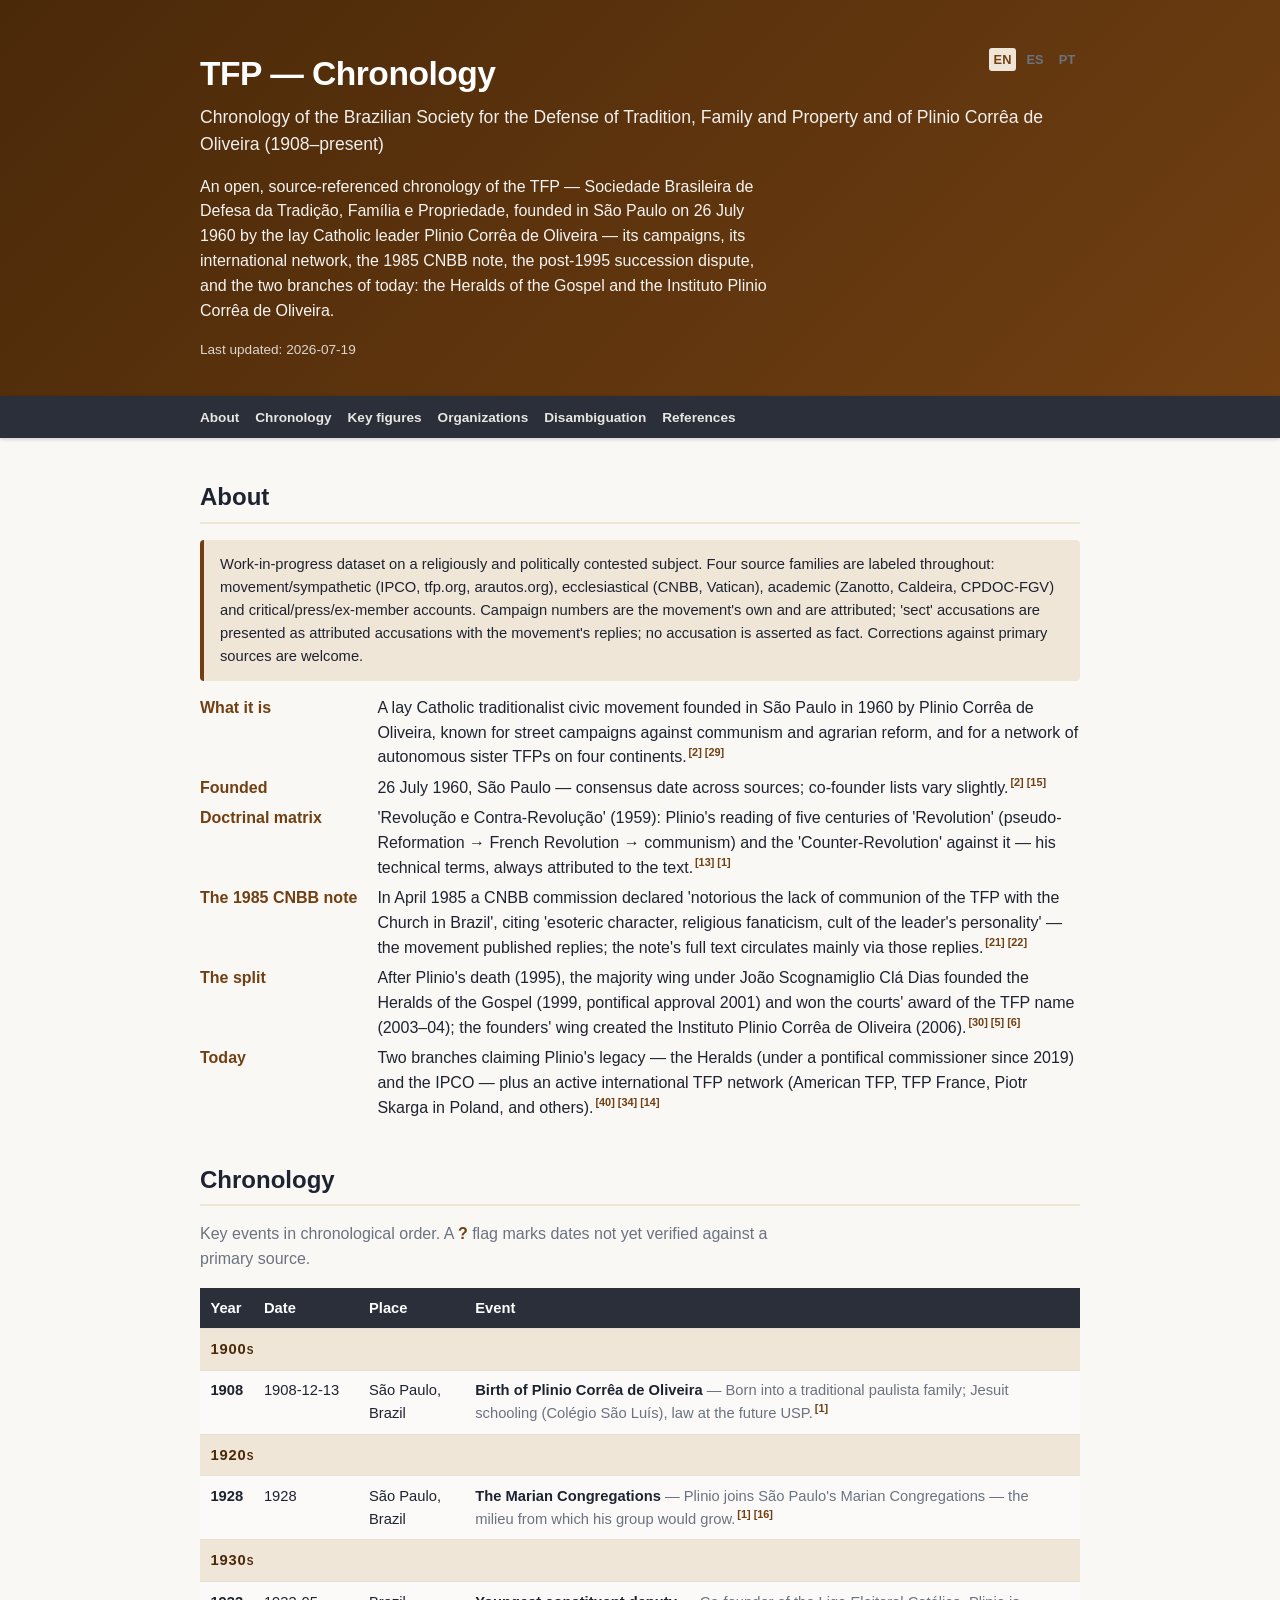
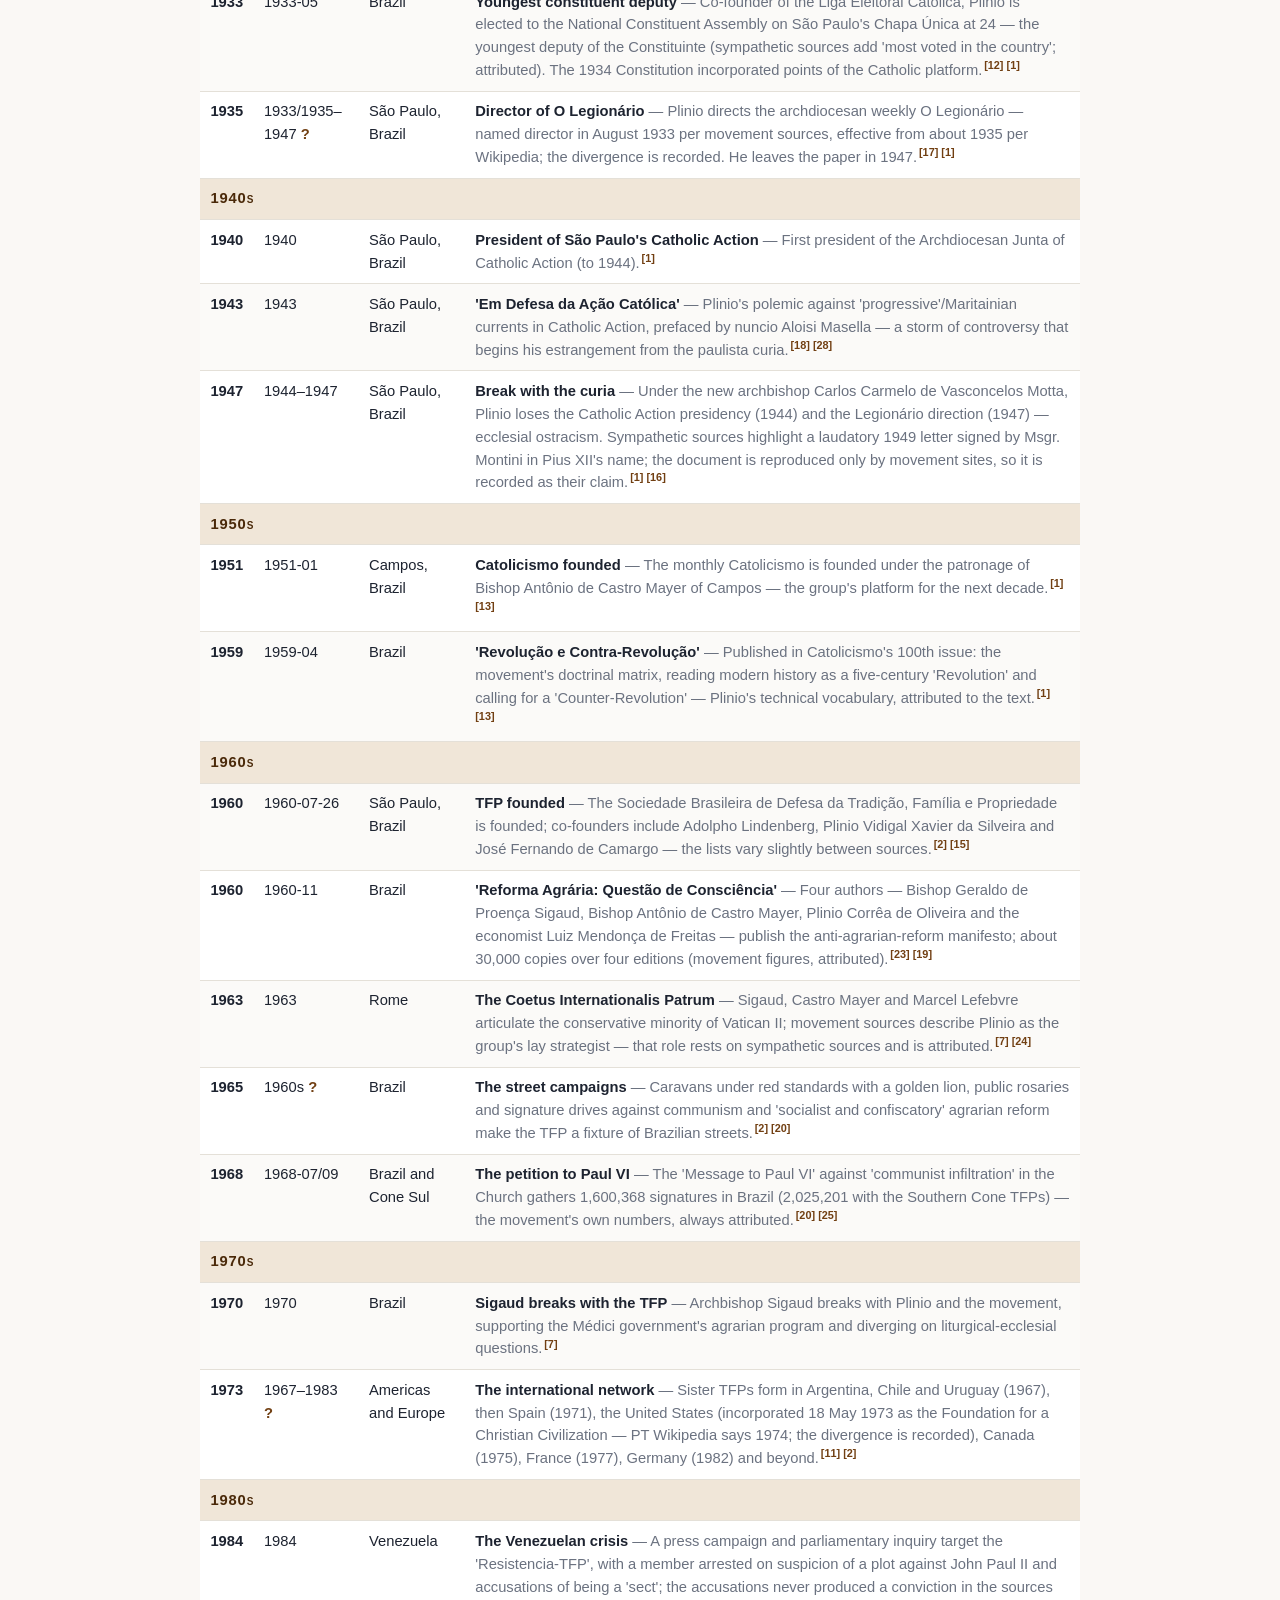
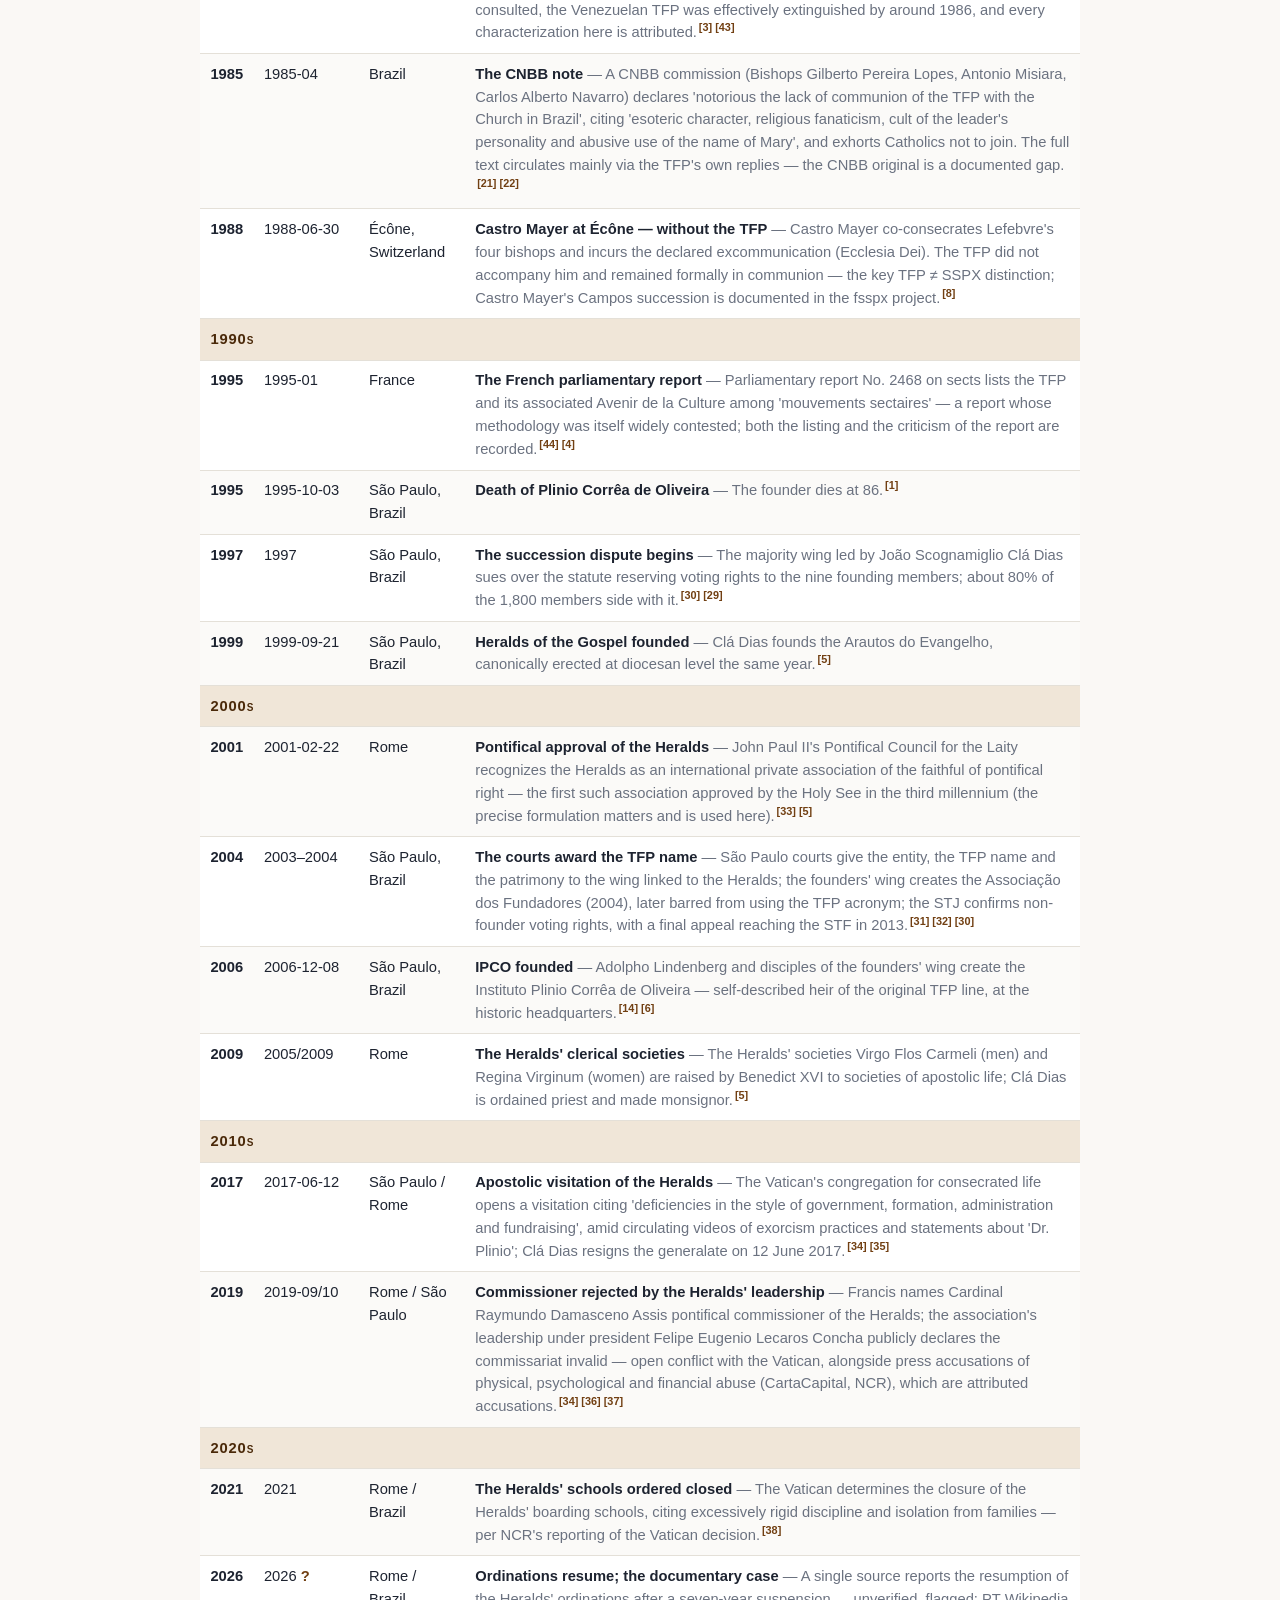
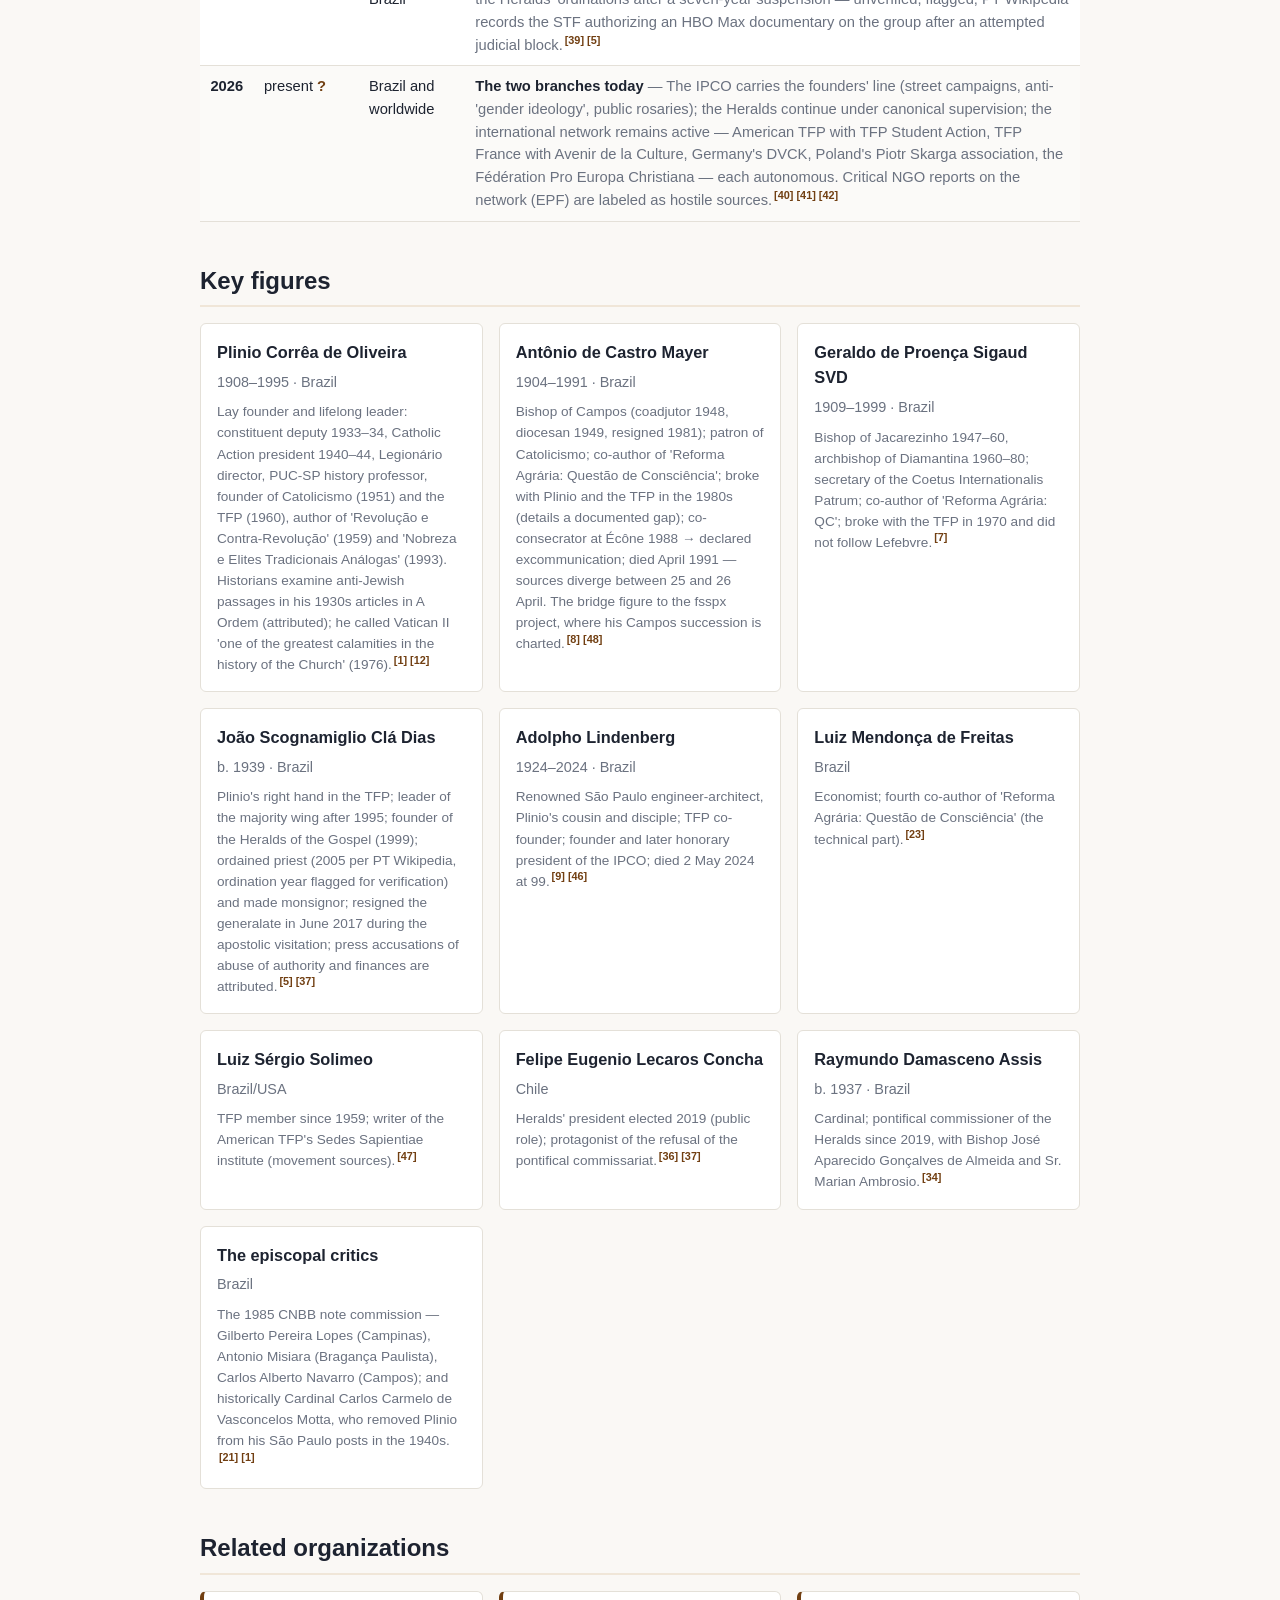
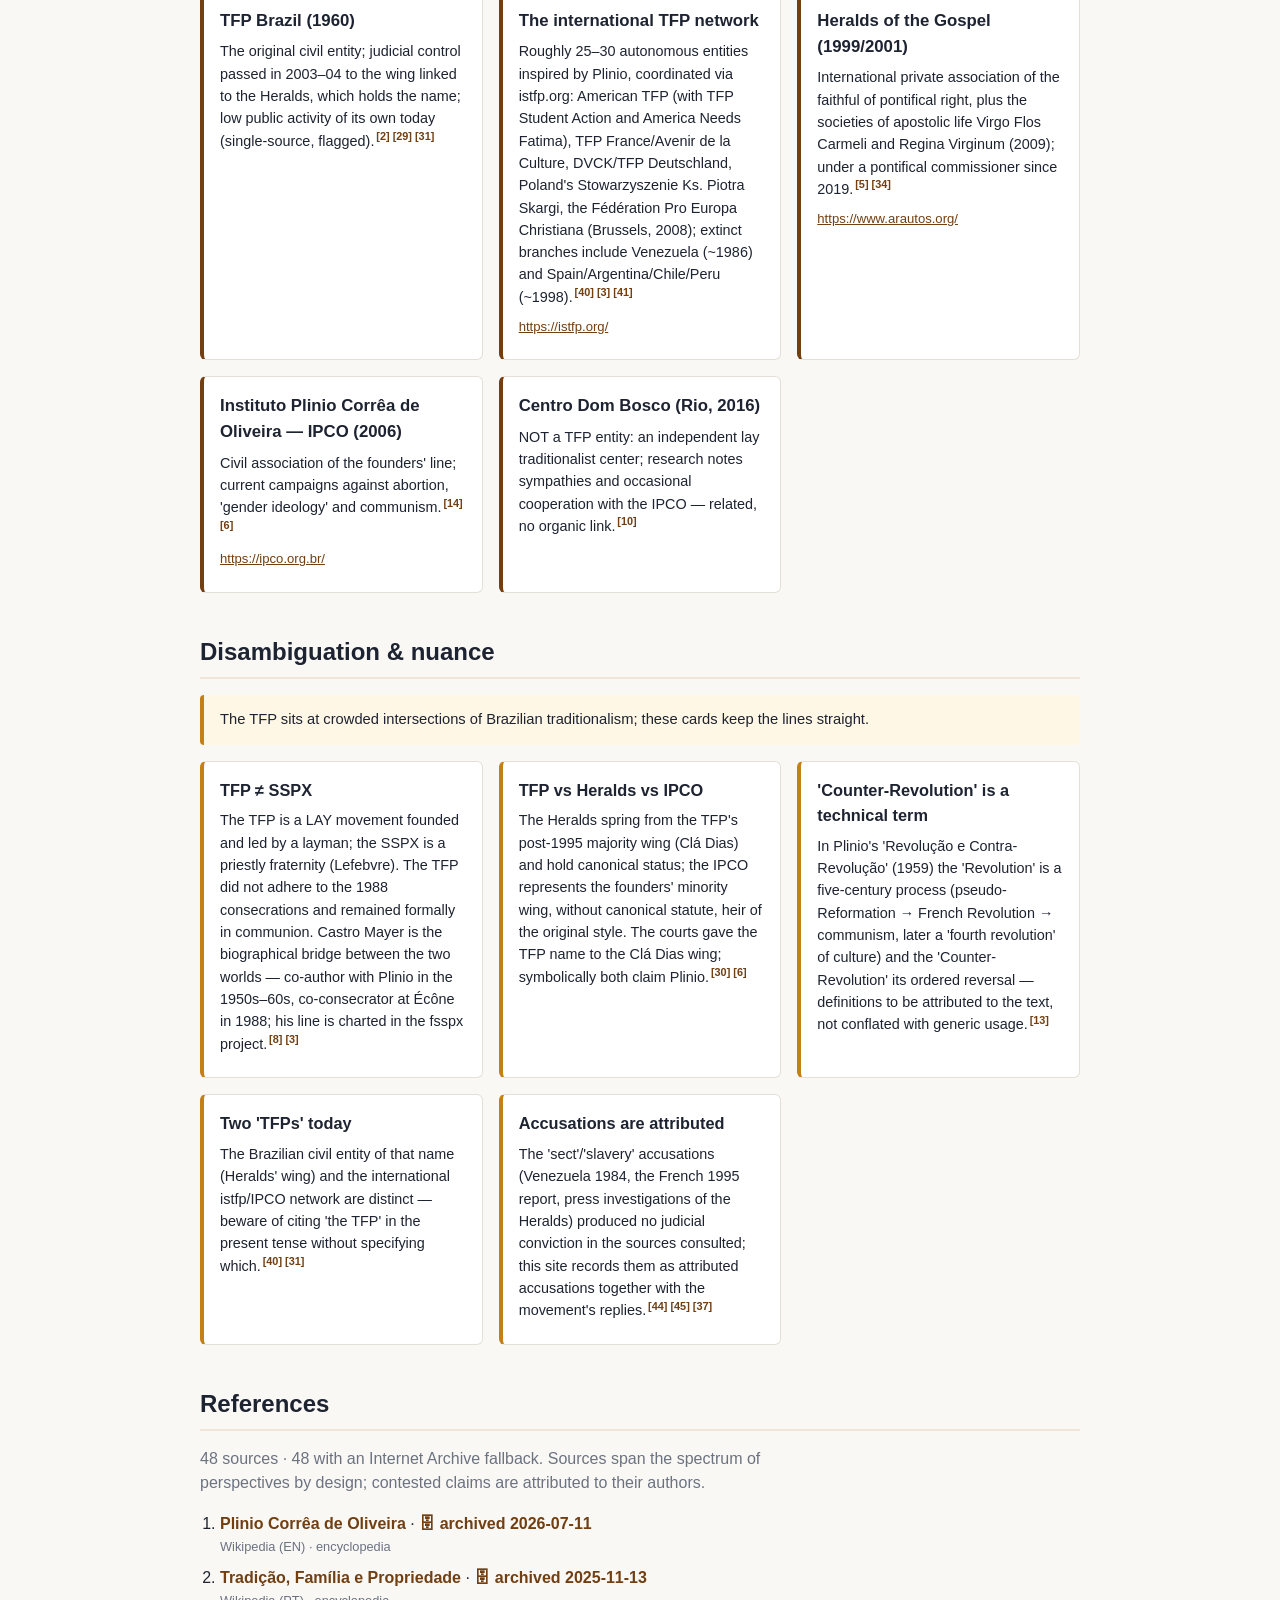
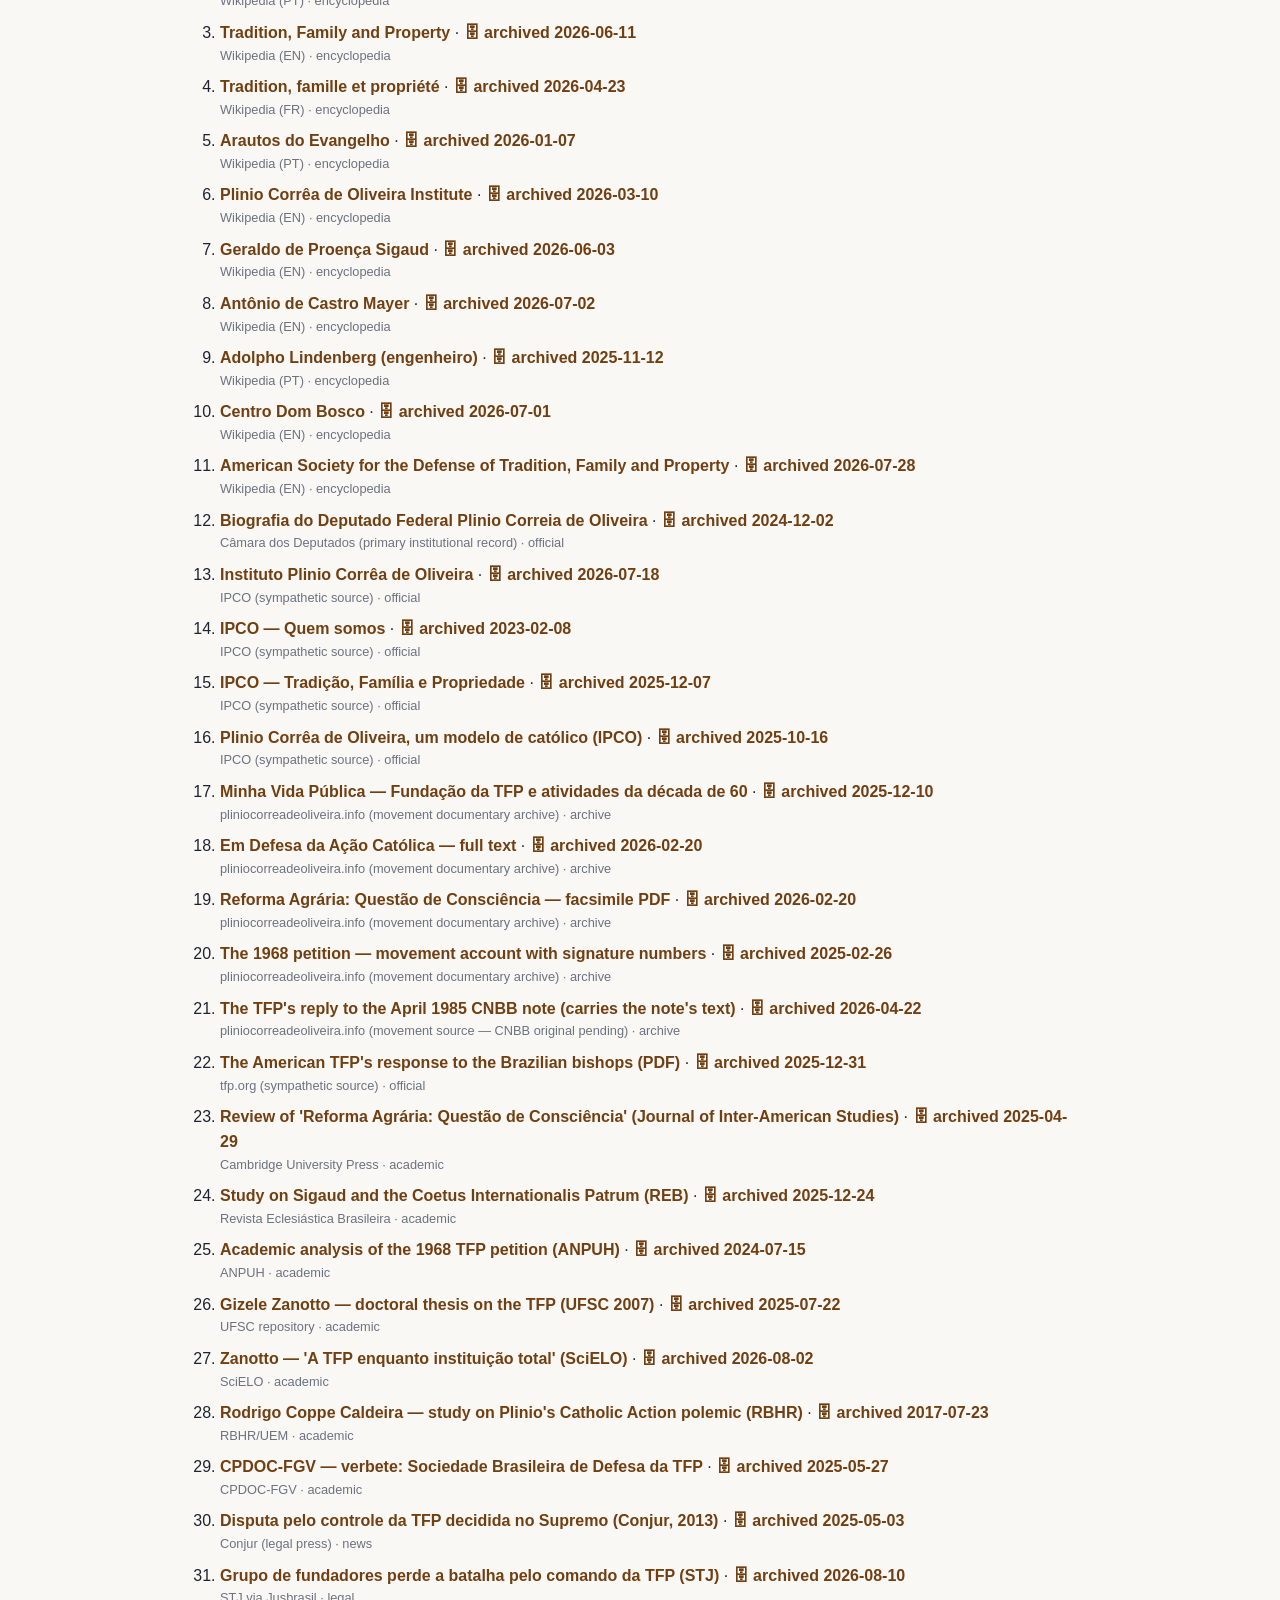
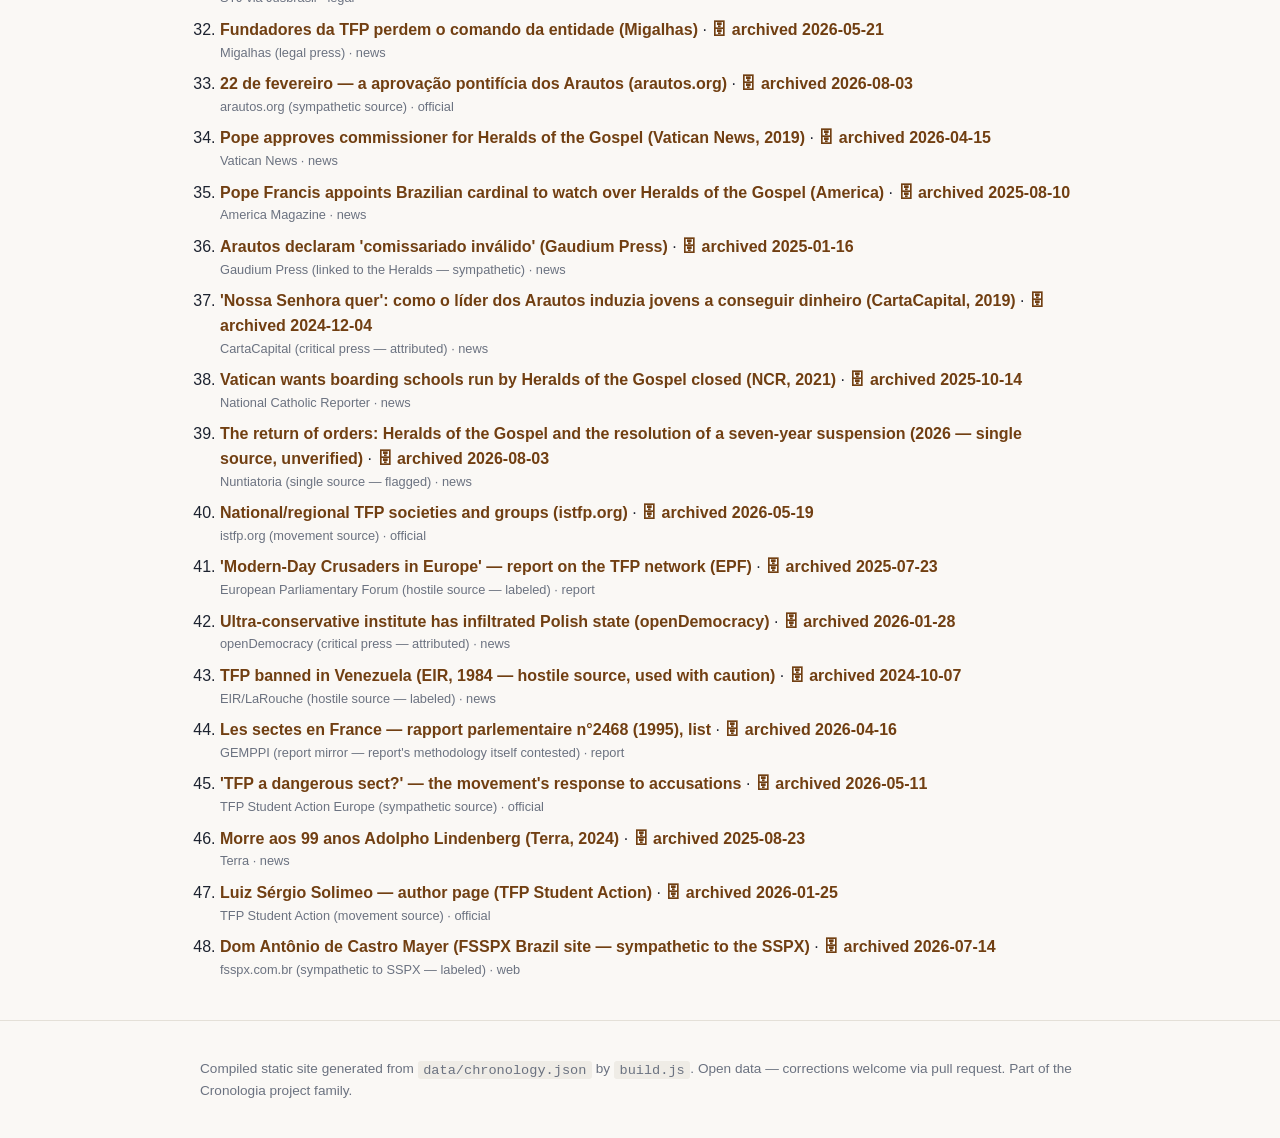
==== commit 512bd0bd: "Adopt the reference i18n layer; fix the untranslated stance notes (core#74) Ports the template's ref" ====
--- a/docs/en/index.html
+++ b/docs/en/index.html
@@ -485,75 +485,75 @@
         </li>
         <li id="ref-12">
           <a href="https://www.camara.leg.br/deputados/4634/biografia" rel="noopener noreferrer" target="_blank">Biografia do Deputado Federal Plinio Correia de Oliveira</a> · <a class="archive-link" href="https://web.archive.org/web/20241202031256/https://www.camara.leg.br/deputados/4634/biografia" rel="noopener noreferrer" target="_blank">🗄 archived 2024-12-02</a>
-          <span class="ref-meta">Câmara dos Deputados (primary) · primary</span>
+          <span class="ref-meta">Câmara dos Deputados (primary institutional record) · official</span>
         </li>
         <li id="ref-13">
           <a href="https://ipco.org.br/" rel="noopener noreferrer" target="_blank">Instituto Plinio Corrêa de Oliveira</a> · <a class="archive-link" href="https://web.archive.org/web/20260718215833/https://ipco.org.br/" rel="noopener noreferrer" target="_blank">🗄 archived 2026-07-18</a>
-          <span class="ref-meta">IPCO (sympathetic source) · movement</span>
+          <span class="ref-meta">IPCO (sympathetic source) · official</span>
         </li>
         <li id="ref-14">
           <a href="https://ipco.org.br/quem-somos/" rel="noopener noreferrer" target="_blank">IPCO — Quem somos</a> · <a class="archive-link" href="https://web.archive.org/web/20230208213244/https://ipco.org.br/quem-somos/" rel="noopener noreferrer" target="_blank">🗄 archived 2023-02-08</a>
-          <span class="ref-meta">IPCO (sympathetic source) · movement</span>
+          <span class="ref-meta">IPCO (sympathetic source) · official</span>
         </li>
         <li id="ref-15">
           <a href="https://ipco.org.br/tradicao-familia-propriedade/" rel="noopener noreferrer" target="_blank">IPCO — Tradição, Família e Propriedade</a> · <a class="archive-link" href="https://web.archive.org/web/20251207024436/https://ipco.org.br/tradicao-familia-propriedade/" rel="noopener noreferrer" target="_blank">🗄 archived 2025-12-07</a>
-          <span class="ref-meta">IPCO (sympathetic source) · movement</span>
+          <span class="ref-meta">IPCO (sympathetic source) · official</span>
         </li>
         <li id="ref-16">
           <a href="https://ipco.org.br/plinio-correa-de-oliveira-um-modelo-de-catolico-para-nossos-dias/" rel="noopener noreferrer" target="_blank">Plinio Corrêa de Oliveira, um modelo de católico (IPCO)</a> · <a class="archive-link" href="https://web.archive.org/web/20251016074347/https://ipco.org.br/plinio-correa-de-oliveira-um-modelo-de-catolico-para-nossos-dias/" rel="noopener noreferrer" target="_blank">🗄 archived 2025-10-16</a>
-          <span class="ref-meta">IPCO (sympathetic source) · movement</span>
+          <span class="ref-meta">IPCO (sympathetic source) · official</span>
         </li>
         <li id="ref-17">
           <a href="https://www.pliniocorreadeoliveira.info/Minha_Vida_publica/MVP_12_Fundacao_da_TFP_atividades_decada_60.htm" rel="noopener noreferrer" target="_blank">Minha Vida Pública — Fundação da TFP e atividades da década de 60</a> · <a class="archive-link" href="https://web.archive.org/web/20251210202355/https://www.pliniocorreadeoliveira.info/Minha_Vida_publica/MVP_12_Fundacao_da_TFP_atividades_decada_60.htm" rel="noopener noreferrer" target="_blank">🗄 archived 2025-12-10</a>
-          <span class="ref-meta">pliniocorreadeoliveira.info (movement documentary archive) · movement</span>
+          <span class="ref-meta">pliniocorreadeoliveira.info (movement documentary archive) · archive</span>
         </li>
         <li id="ref-18">
           <a href="https://www.pliniocorreadeoliveira.info/ED_0000Indice.htm" rel="noopener noreferrer" target="_blank">Em Defesa da Ação Católica — full text</a> · <a class="archive-link" href="https://web.archive.org/web/20260220051527/https://www.pliniocorreadeoliveira.info/ED_0000Indice.htm" rel="noopener noreferrer" target="_blank">🗄 archived 2026-02-20</a>
-          <span class="ref-meta">pliniocorreadeoliveira.info (movement documentary archive) · movement</span>
+          <span class="ref-meta">pliniocorreadeoliveira.info (movement documentary archive) · archive</span>
         </li>
         <li id="ref-19">
           <a href="https://www.pliniocorreadeoliveira.info/livros/1960%20-%20ReformaAgrariaQuestConci%C3%AAncia.pdf" rel="noopener noreferrer" target="_blank">Reforma Agrária: Questão de Consciência — facsimile PDF</a> · <a class="archive-link" href="https://web.archive.org/web/20260220051540/https://www.pliniocorreadeoliveira.info/livros/1960%20-%20ReformaAgrariaQuestConci%C3%AAncia.pdf" rel="noopener noreferrer" target="_blank">🗄 archived 2026-02-20</a>
-          <span class="ref-meta">pliniocorreadeoliveira.info (movement documentary archive) · movement</span>
+          <span class="ref-meta">pliniocorreadeoliveira.info (movement documentary archive) · archive</span>
         </li>
         <li id="ref-20">
           <a href="https://www.pliniocorreadeoliveira.info/Gesta_020201.htm" rel="noopener noreferrer" target="_blank">The 1968 petition — movement account with signature numbers</a> · <a class="archive-link" href="https://web.archive.org/web/20250226140614/https://www.pliniocorreadeoliveira.info/Gesta_020201.htm" rel="noopener noreferrer" target="_blank">🗄 archived 2025-02-26</a>
-          <span class="ref-meta">pliniocorreadeoliveira.info (movement documentary archive) · movement</span>
+          <span class="ref-meta">pliniocorreadeoliveira.info (movement documentary archive) · archive</span>
         </li>
         <li id="ref-21">
           <a href="https://www.pliniocorreadeoliveira.info/MNF_850423_nota_cnbb.htm" rel="noopener noreferrer" target="_blank">The TFP&#39;s reply to the April 1985 CNBB note (carries the note&#39;s text)</a> · <a class="archive-link" href="https://web.archive.org/web/20260422233655/https://www.pliniocorreadeoliveira.info/MNF_850423_nota_cnbb.htm" rel="noopener noreferrer" target="_blank">🗄 archived 2026-04-22</a>
-          <span class="ref-meta">pliniocorreadeoliveira.info (movement source — CNBB original pending) · movement</span>
+          <span class="ref-meta">pliniocorreadeoliveira.info (movement source — CNBB original pending) · archive</span>
         </li>
         <li id="ref-22">
           <a href="https://www.tfp.org/ref/NCBB-BrazilianTFP.pdf" rel="noopener noreferrer" target="_blank">The American TFP&#39;s response to the Brazilian bishops (PDF)</a> · <a class="archive-link" href="https://web.archive.org/web/20251231133129/https://www.tfp.org/ref/NCBB-BrazilianTFP.pdf" rel="noopener noreferrer" target="_blank">🗄 archived 2025-12-31</a>
-          <span class="ref-meta">tfp.org (sympathetic source) · movement</span>
+          <span class="ref-meta">tfp.org (sympathetic source) · official</span>
         </li>
         <li id="ref-23">
           <a href="https://www.cambridge.org/core/journals/journal-of-inter-american-studies/article/abs/[base64]/5D42A5CF65C920D76DDFD60E922E8314" rel="noopener noreferrer" target="_blank">Review of &#39;Reforma Agrária: Questão de Consciência&#39; (Journal of Inter-American Studies)</a> · <a class="archive-link" href="https://web.archive.org/web/20250429201111/https://www.cambridge.org/core/journals/journal-of-inter-american-studies/article/abs/[base64]/5D42A5CF65C920D76DDFD60E922E8314" rel="noopener noreferrer" target="_blank">🗄 archived 2025-04-29</a>
-          <span class="ref-meta">Cambridge University Press (academic) · academic</span>
+          <span class="ref-meta">Cambridge University Press · academic</span>
         </li>
         <li id="ref-24">
           <a href="https://reb.itf.edu.br/reb/article/view/1033" rel="noopener noreferrer" target="_blank">Study on Sigaud and the Coetus Internationalis Patrum (REB)</a> · <a class="archive-link" href="https://web.archive.org/web/20251224102246/https://reb.itf.edu.br/reb/article/view/1033" rel="noopener noreferrer" target="_blank">🗄 archived 2025-12-24</a>
-          <span class="ref-meta">Revista Eclesiástica Brasileira (academic) · academic</span>
+          <span class="ref-meta">Revista Eclesiástica Brasileira · academic</span>
         </li>
         <li id="ref-25">
           <a href="https://anpuh.org.br/uploads/anais-simposios/pdf/2019-01/1548772192_59829fcd8809e50ebb2d1f0fafe368d2.pdf" rel="noopener noreferrer" target="_blank">Academic analysis of the 1968 TFP petition (ANPUH)</a> · <a class="archive-link" href="https://web.archive.org/web/20240715015500/https://anpuh.org.br/uploads/anais-simposios/pdf/2019-01/1548772192_59829fcd8809e50ebb2d1f0fafe368d2.pdf" rel="noopener noreferrer" target="_blank">🗄 archived 2024-07-15</a>
-          <span class="ref-meta">ANPUH (academic) · academic</span>
+          <span class="ref-meta">ANPUH · academic</span>
         </li>
         <li id="ref-26">
           <a href="https://repositorio.ufsc.br/xmlui/handle/123456789/89747" rel="noopener noreferrer" target="_blank">Gizele Zanotto — doctoral thesis on the TFP (UFSC 2007)</a> · <a class="archive-link" href="https://web.archive.org/web/20250722145358/https://repositorio.ufsc.br/xmlui/handle/123456789/89747" rel="noopener noreferrer" target="_blank">🗄 archived 2025-07-22</a>
-          <span class="ref-meta">UFSC repository (academic) · academic</span>
+          <span class="ref-meta">UFSC repository · academic</span>
         </li>
         <li id="ref-27">
           <a href="https://scielo.br/scielo.php?pid=S0101-90742010000200011&amp;script=sci_arttext" rel="noopener noreferrer" target="_blank">Zanotto — &#39;A TFP enquanto instituição total&#39; (SciELO)</a> · <a class="archive-link" href="https://web.archive.org/web/20260802143500/http://www.scielo.br/" rel="noopener noreferrer" target="_blank">🗄 archived 2026-08-02</a>
-          <span class="ref-meta">SciELO (academic) · academic</span>
+          <span class="ref-meta">SciELO · academic</span>
         </li>
         <li id="ref-28">
           <a href="https://periodicos.uem.br/ojs/index.php/RbhrAnpuh/article/view/22629" rel="noopener noreferrer" target="_blank">Rodrigo Coppe Caldeira — study on Plinio&#39;s Catholic Action polemic (RBHR)</a> · <a class="archive-link" href="https://web.archive.org/web/20170723031437/http://periodicos.uem.br:80/ojs/index.php/RbhrAnpuh/article/view/22629" rel="noopener noreferrer" target="_blank">🗄 archived 2017-07-23</a>
-          <span class="ref-meta">RBHR/UEM (academic) · academic</span>
+          <span class="ref-meta">RBHR/UEM · academic</span>
         </li>
         <li id="ref-29">
           <a href="https://www18.fgv.br/cpdoc/acervo/dicionarios/verbete-tematico/sociedade-brasileira-de-defesa-da-tradicao-familia-e-propriedade" rel="noopener noreferrer" target="_blank">CPDOC-FGV — verbete: Sociedade Brasileira de Defesa da TFP</a> · <a class="archive-link" href="https://web.archive.org/web/20250527031324/https://www18.fgv.br/cpdoc/acervo/dicionarios/verbete-tematico/sociedade-brasileira-de-defesa-da-tradicao-familia-e-propriedade" rel="noopener noreferrer" target="_blank">🗄 archived 2025-05-27</a>
-          <span class="ref-meta">CPDOC-FGV (academic) · academic</span>
+          <span class="ref-meta">CPDOC-FGV · academic</span>
         </li>
         <li id="ref-30">
           <a href="https://www.conjur.com.br/2013-mar-11/disputa-controle-tfp-decidida-supremo/" rel="noopener noreferrer" target="_blank">Disputa pelo controle da TFP decidida no Supremo (Conjur, 2013)</a> · <a class="archive-link" href="https://web.archive.org/web/20250503065408/https://www.conjur.com.br/2013-mar-11/disputa-controle-tfp-decidida-supremo/" rel="noopener noreferrer" target="_blank">🗄 archived 2025-05-03</a>
@@ -561,7 +561,7 @@
         </li>
         <li id="ref-31">
           <a href="https://stj.jusbrasil.com.br/noticias/3069404/grupo-de-fundadores-perde-a-batalha-pelo-comando-da-tfp" rel="noopener noreferrer" target="_blank">Grupo de fundadores perde a batalha pelo comando da TFP (STJ)</a> · <a class="archive-link" href="https://web.archive.org/web/20260810080935/https://www.jusbrasil.com.br/noticias/grupo-de-fundadores-perde-a-batalha-pelo-comando-da-tfp/3069404" rel="noopener noreferrer" target="_blank">🗄 archived 2026-08-10</a>
-          <span class="ref-meta">STJ via Jusbrasil (legal) · news</span>
+          <span class="ref-meta">STJ via Jusbrasil · legal</span>
         </li>
         <li id="ref-32">
           <a href="https://www.migalhas.com.br/quentes/152655/fundadores-da-tfp-perdem-o-comando-da-entidade" rel="noopener noreferrer" target="_blank">Fundadores da TFP perdem o comando da entidade (Migalhas)</a> · <a class="archive-link" href="https://web.archive.org/web/20260521114559/https://www.migalhas.com.br/quentes/152655/fundadores-da-tfp-perdem-o-comando-da-entidade" rel="noopener noreferrer" target="_blank">🗄 archived 2026-05-21</a>
@@ -569,11 +569,11 @@
         </li>
         <li id="ref-33">
           <a href="https://www.arautos.org/noticias/22-de-fevereiro-ha-13-anos-atras-beato-joao-paulo-ii-aprovava-e-reconhecia-os-arautos-do-evangelho-132788" rel="noopener noreferrer" target="_blank">22 de fevereiro — a aprovação pontifícia dos Arautos (arautos.org)</a> · <a class="archive-link" href="https://web.archive.org/web/20260803101025/https://www.arautos.org/noticias/22-de-fevereiro-ha-13-anos-atras-beato-joao-paulo-ii-aprovava-e-reconhecia-os-arautos-do-evangelho-132788" rel="noopener noreferrer" target="_blank">🗄 archived 2026-08-03</a>
-          <span class="ref-meta">arautos.org (sympathetic source) · movement</span>
+          <span class="ref-meta">arautos.org (sympathetic source) · official</span>
         </li>
         <li id="ref-34">
           <a href="https://www.vaticannews.va/en/vatican-city/news/2019-09/pope-approves-commissioner-heralds-gospel.html" rel="noopener noreferrer" target="_blank">Pope approves commissioner for Heralds of the Gospel (Vatican News, 2019)</a> · <a class="archive-link" href="https://web.archive.org/web/20260415043657/https://www.vaticannews.va/en/vatican-city/news/2019-09/pope-approves-commissioner-heralds-gospel.html" rel="noopener noreferrer" target="_blank">🗄 archived 2026-04-15</a>
-          <span class="ref-meta">Vatican News · official-site</span>
+          <span class="ref-meta">Vatican News · news</span>
         </li>
         <li id="ref-35">
           <a href="https://www.americamagazine.org/faith/2019/10/01/pope-francis-appoints-brazilian-cardinal-watch-over-heralds-gospel/" rel="noopener noreferrer" target="_blank">Pope Francis appoints Brazilian cardinal to watch over Heralds of the Gospel (America)</a> · <a class="archive-link" href="https://web.archive.org/web/20250810003808/https://www.americamagazine.org/faith/2019/10/01/pope-francis-appoints-brazilian-cardinal-watch-over-heralds-gospel/" rel="noopener noreferrer" target="_blank">🗄 archived 2025-08-10</a>
@@ -581,7 +581,7 @@
         </li>
         <li id="ref-36">
           <a href="https://gaudiumpress.org/content/105712-ARAUTOS-DO-EVANGELHO-DECLARAM---ldquo-COMISSARIADO-INVALIDO-rdquo-/" rel="noopener noreferrer" target="_blank">Arautos declaram &#39;comissariado inválido&#39; (Gaudium Press)</a> · <a class="archive-link" href="https://web.archive.org/web/20250116183618/https://gaudiumpress.org/content/105712-ARAUTOS-DO-EVANGELHO-DECLARAM---ldquo-COMISSARIADO-INVALIDO-rdquo-/" rel="noopener noreferrer" target="_blank">🗄 archived 2025-01-16</a>
-          <span class="ref-meta">Gaudium Press (linked to the Heralds — sympathetic) · movement</span>
+          <span class="ref-meta">Gaudium Press (linked to the Heralds — sympathetic) · news</span>
         </li>
         <li id="ref-37">
           <a href="https://www.cartacapital.com.br/sociedade/nossa-senhora-quer-como-o-lider-dos-arautos-induzia-jovens-a-conseguir-dinheiro/" rel="noopener noreferrer" target="_blank">&#39;Nossa Senhora quer&#39;: como o líder dos Arautos induzia jovens a conseguir dinheiro (CartaCapital, 2019)</a> · <a class="archive-link" href="https://web.archive.org/web/20241204022516/https://www.cartacapital.com.br/sociedade/nossa-senhora-quer-como-o-lider-dos-arautos-induzia-jovens-a-conseguir-dinheiro/" rel="noopener noreferrer" target="_blank">🗄 archived 2024-12-04</a>
@@ -597,39 +597,39 @@
         </li>
         <li id="ref-40">
           <a href="https://istfp.org/who-we-are/nationalregional-tfp-societies-and-groups/" rel="noopener noreferrer" target="_blank">National/regional TFP societies and groups (istfp.org)</a> · <a class="archive-link" href="https://web.archive.org/web/20260519222220/https://istfp.org/who-we-are/nationalregional-tfp-societies-and-groups/" rel="noopener noreferrer" target="_blank">🗄 archived 2026-05-19</a>
-          <span class="ref-meta">istfp.org (movement source) · movement</span>
+          <span class="ref-meta">istfp.org (movement source) · official</span>
         </li>
         <li id="ref-41">
           <a href="https://www.epfweb.org/sites/default/files/2021-01/EPF%20TFP_EN_Oct30_0.pdf" rel="noopener noreferrer" target="_blank">&#39;Modern-Day Crusaders in Europe&#39; — report on the TFP network (EPF)</a> · <a class="archive-link" href="https://web.archive.org/web/20250723005539/https://www.epfweb.org/sites/default/files/2021-01/EPF%20TFP_EN_Oct30_0.pdf" rel="noopener noreferrer" target="_blank">🗄 archived 2025-07-23</a>
-          <span class="ref-meta">European Parliamentary Forum (hostile source — labeled) · critical</span>
+          <span class="ref-meta">European Parliamentary Forum (hostile source — labeled) · report</span>
         </li>
         <li id="ref-42">
           <a href="https://www.opendemocracy.net/en/5050/ultra-conservative-institute-has-infiltrated-polish-state-to-ban-abortion/" rel="noopener noreferrer" target="_blank">Ultra-conservative institute has infiltrated Polish state (openDemocracy)</a> · <a class="archive-link" href="https://web.archive.org/web/20260128174219/https://www.opendemocracy.net/en/5050/ultra-conservative-institute-has-infiltrated-polish-state-to-ban-abortion/" rel="noopener noreferrer" target="_blank">🗄 archived 2026-01-28</a>
-          <span class="ref-meta">openDemocracy (critical press — attributed) · critical</span>
+          <span class="ref-meta">openDemocracy (critical press — attributed) · news</span>
         </li>
         <li id="ref-43">
           <a href="https://larouchepub.com/eiw/public/1984/eirv11n46-19841127/eirv11n46-19841127_038-oligarchys_tfp_cult_banned_in_ve.pdf" rel="noopener noreferrer" target="_blank">TFP banned in Venezuela (EIR, 1984 — hostile source, used with caution)</a> · <a class="archive-link" href="https://web.archive.org/web/20241007065555/https://larouchepub.com/eiw/public/1984/eirv11n46-19841127/eirv11n46-19841127_038-oligarchys_tfp_cult_banned_in_ve.pdf" rel="noopener noreferrer" target="_blank">🗄 archived 2024-10-07</a>
-          <span class="ref-meta">EIR/LaRouche (hostile source — labeled) · critical</span>
+          <span class="ref-meta">EIR/LaRouche (hostile source — labeled) · news</span>
         </li>
         <li id="ref-44">
           <a href="https://www.gemppi.org/sectes-et-mouvances/les-sectes-en-france-1995-rapport-parlementaire-n-2468/" rel="noopener noreferrer" target="_blank">Les sectes en France — rapport parlementaire n°2468 (1995), list</a> · <a class="archive-link" href="https://web.archive.org/web/20260416045834/https://www.gemppi.org/sectes-et-mouvances/les-sectes-en-france-1995-rapport-parlementaire-n-2468/" rel="noopener noreferrer" target="_blank">🗄 archived 2026-04-16</a>
-          <span class="ref-meta">GEMPPI (report mirror — report&#39;s methodology itself contested) · critical</span>
+          <span class="ref-meta">GEMPPI (report mirror — report&#39;s methodology itself contested) · report</span>
         </li>
         <li id="ref-45">
           <a href="https://tfpstudentactioneurope.org/tfp-a-dangerous-sect-a-response-to-slanders-circulating-on-the-internet" rel="noopener noreferrer" target="_blank">&#39;TFP a dangerous sect?&#39; — the movement&#39;s response to accusations</a> · <a class="archive-link" href="https://web.archive.org/web/20260511083848/https://tfpstudentactioneurope.org/tfp-a-dangerous-sect-a-response-to-slanders-circulating-on-the-internet" rel="noopener noreferrer" target="_blank">🗄 archived 2026-05-11</a>
-          <span class="ref-meta">TFP Student Action Europe (sympathetic source) · movement</span>
+          <span class="ref-meta">TFP Student Action Europe (sympathetic source) · official</span>
         </li>
         <li id="ref-46">
           <a href="https://www.terra.com.br/noticias/brasil/cidades/morre-aos-99-anos-o-engenheiro-e-arquiteto-adolpho-lindenberg-icone-do-mercado-imobiliario-paulista,b90b1d25769b6915b4f56ee7bd9acfa0y0dd98oc.html" rel="noopener noreferrer" target="_blank">Morre aos 99 anos Adolpho Lindenberg (Terra, 2024)</a> · <a class="archive-link" href="https://web.archive.org/web/20250823141024/https://www.terra.com.br/noticias/brasil/cidades/morre-aos-99-anos-o-engenheiro-e-arquiteto-adolpho-lindenberg-icone-do-mercado-imobiliario-paulista,b90b1d25769b6915b4f56ee7bd9acfa0y0dd98oc.html" rel="noopener noreferrer" target="_blank">🗄 archived 2025-08-23</a>
-          <span class="ref-meta">Terra (news) · news</span>
+          <span class="ref-meta">Terra · news</span>
         </li>
         <li id="ref-47">
           <a href="https://tfpstudentaction.org/authors/luis-sergio-solimeo" rel="noopener noreferrer" target="_blank">Luiz Sérgio Solimeo — author page (TFP Student Action)</a> · <a class="archive-link" href="https://web.archive.org/web/20260125024251/https://tfpstudentaction.org/authors/luis-sergio-solimeo" rel="noopener noreferrer" target="_blank">🗄 archived 2026-01-25</a>
-          <span class="ref-meta">TFP Student Action (movement source) · movement</span>
+          <span class="ref-meta">TFP Student Action (movement source) · official</span>
         </li>
         <li id="ref-48">
           <a href="https://domantonio.fsspx.com.br/dom-antonio-de-castro-mayer/" rel="noopener noreferrer" target="_blank">Dom Antônio de Castro Mayer (FSSPX Brazil site — sympathetic to the SSPX)</a> · <a class="archive-link" href="https://web.archive.org/web/20260714034726/https://domantonio.fsspx.com.br/dom-antonio-de-castro-mayer/" rel="noopener noreferrer" target="_blank">🗄 archived 2026-07-14</a>
-          <span class="ref-meta">fsspx.com.br (sympathetic to SSPX — labeled) · movement</span>
+          <span class="ref-meta">fsspx.com.br (sympathetic to SSPX — labeled) · web</span>
         </li>
       </ol>
     </section>
--- a/docs/styles.css
+++ b/docs/styles.css
@@ -111,6 +111,7 @@
 
 /* References */
 ol.references { padding-left: 1.25rem; }
+.ref-note { display: block; margin-top: .2rem; font-size: .84rem; opacity: .82; font-style: italic; }
 ol.references li { margin-bottom: .6rem; }
 ol.references a { color: var(--accent); text-decoration: none; font-weight: 600; }
 ol.references a:hover { text-decoration: underline; }
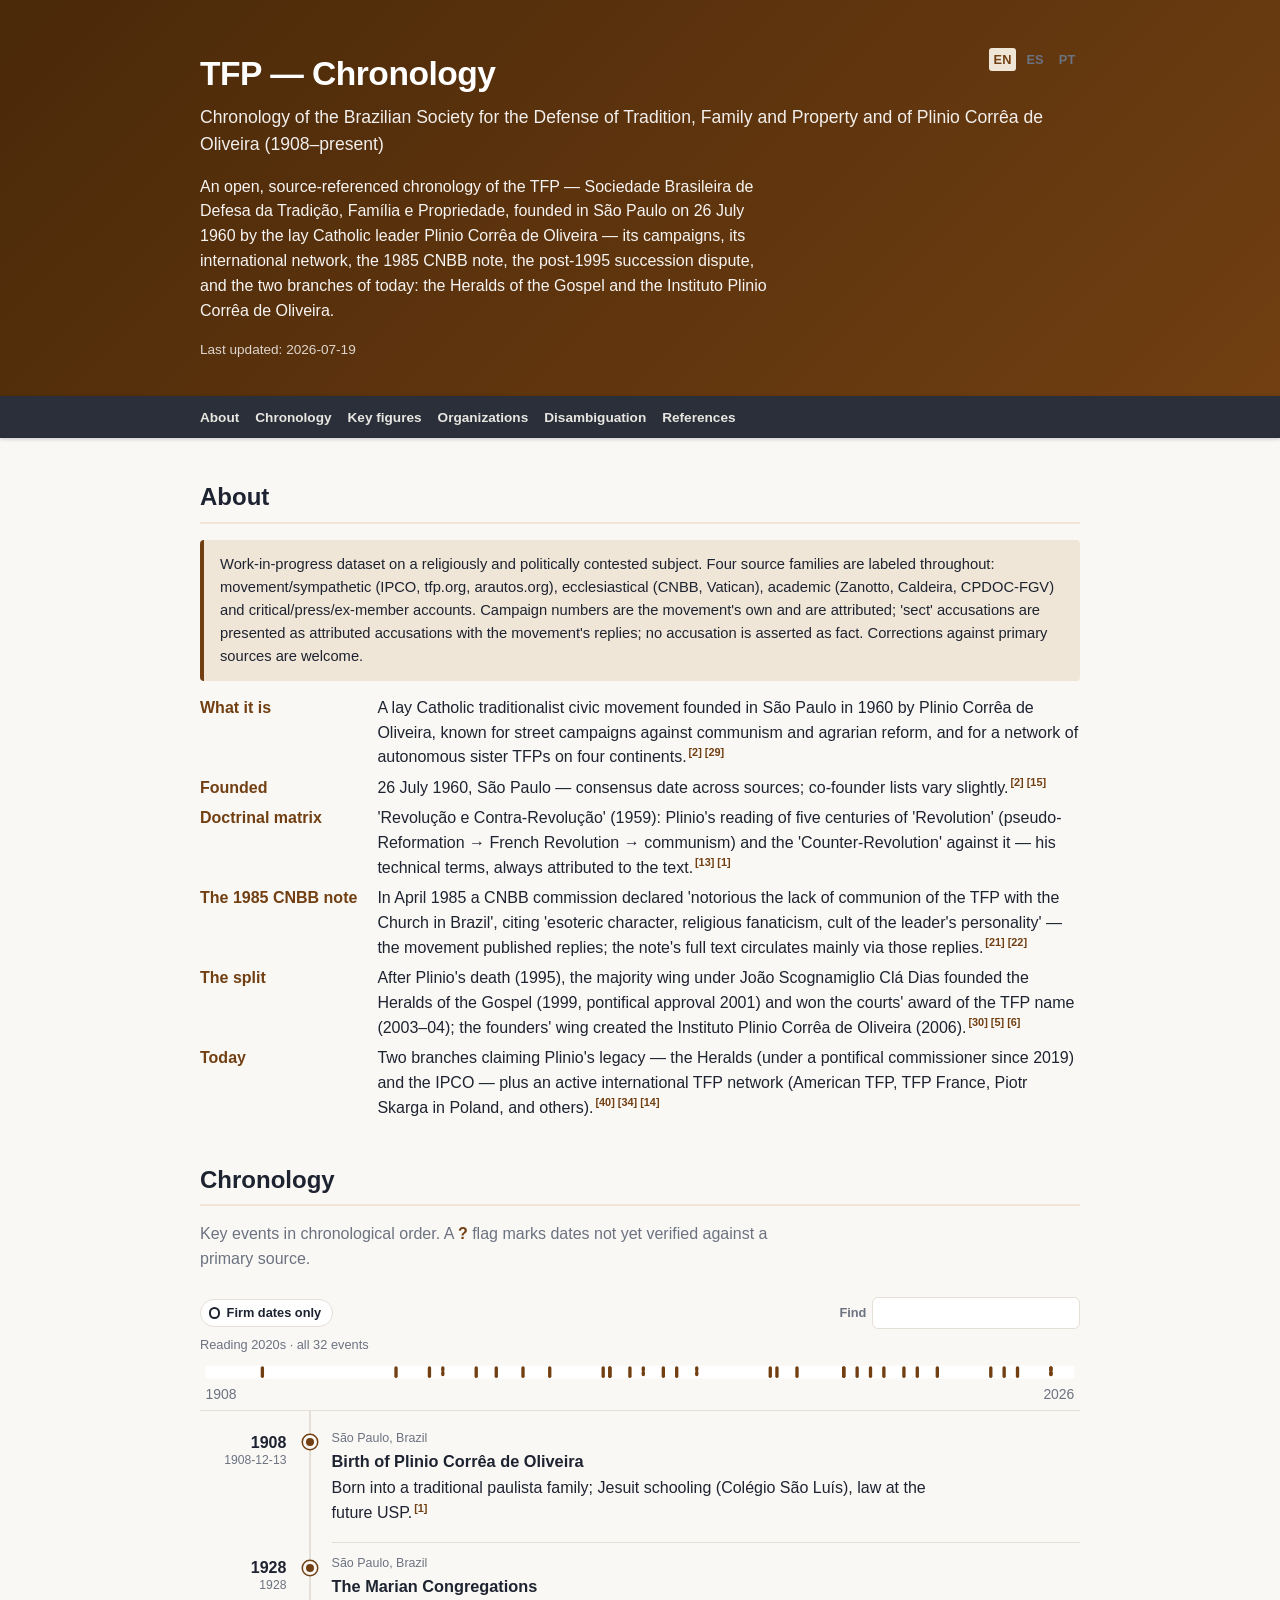
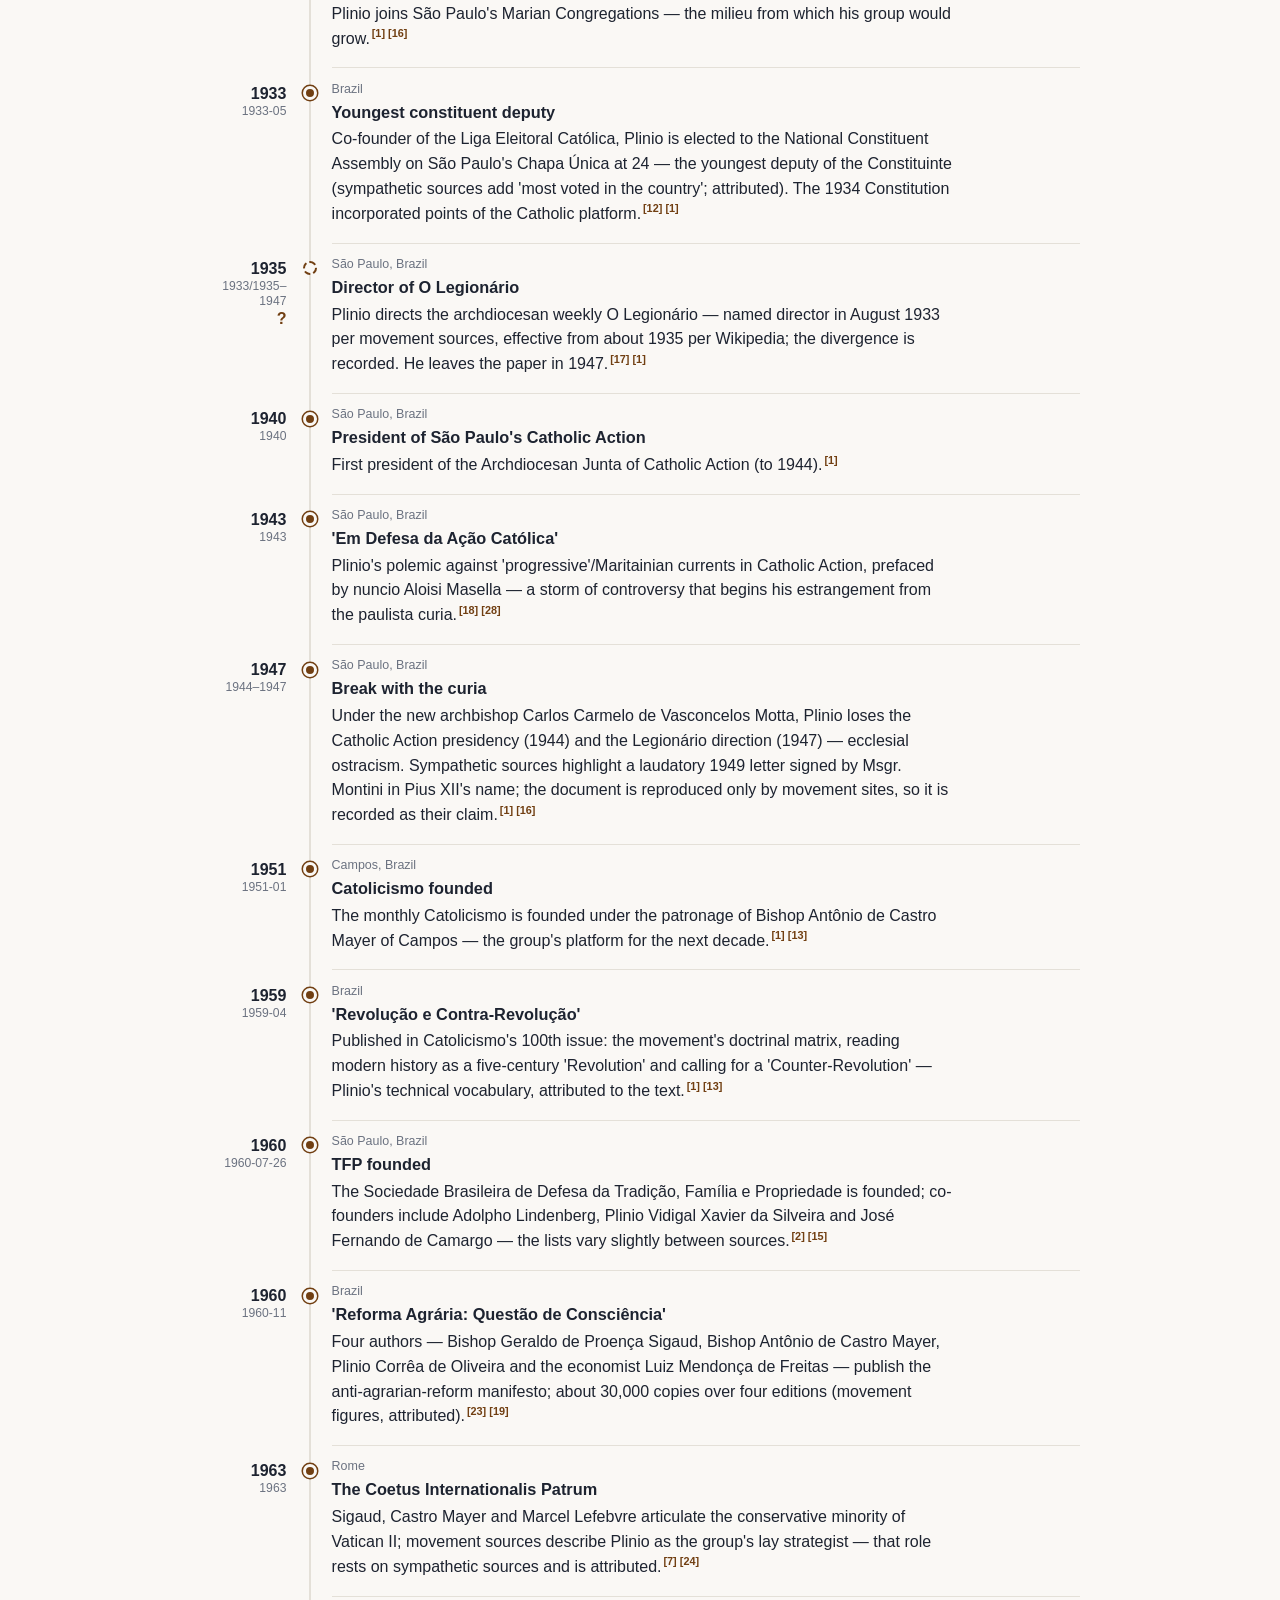
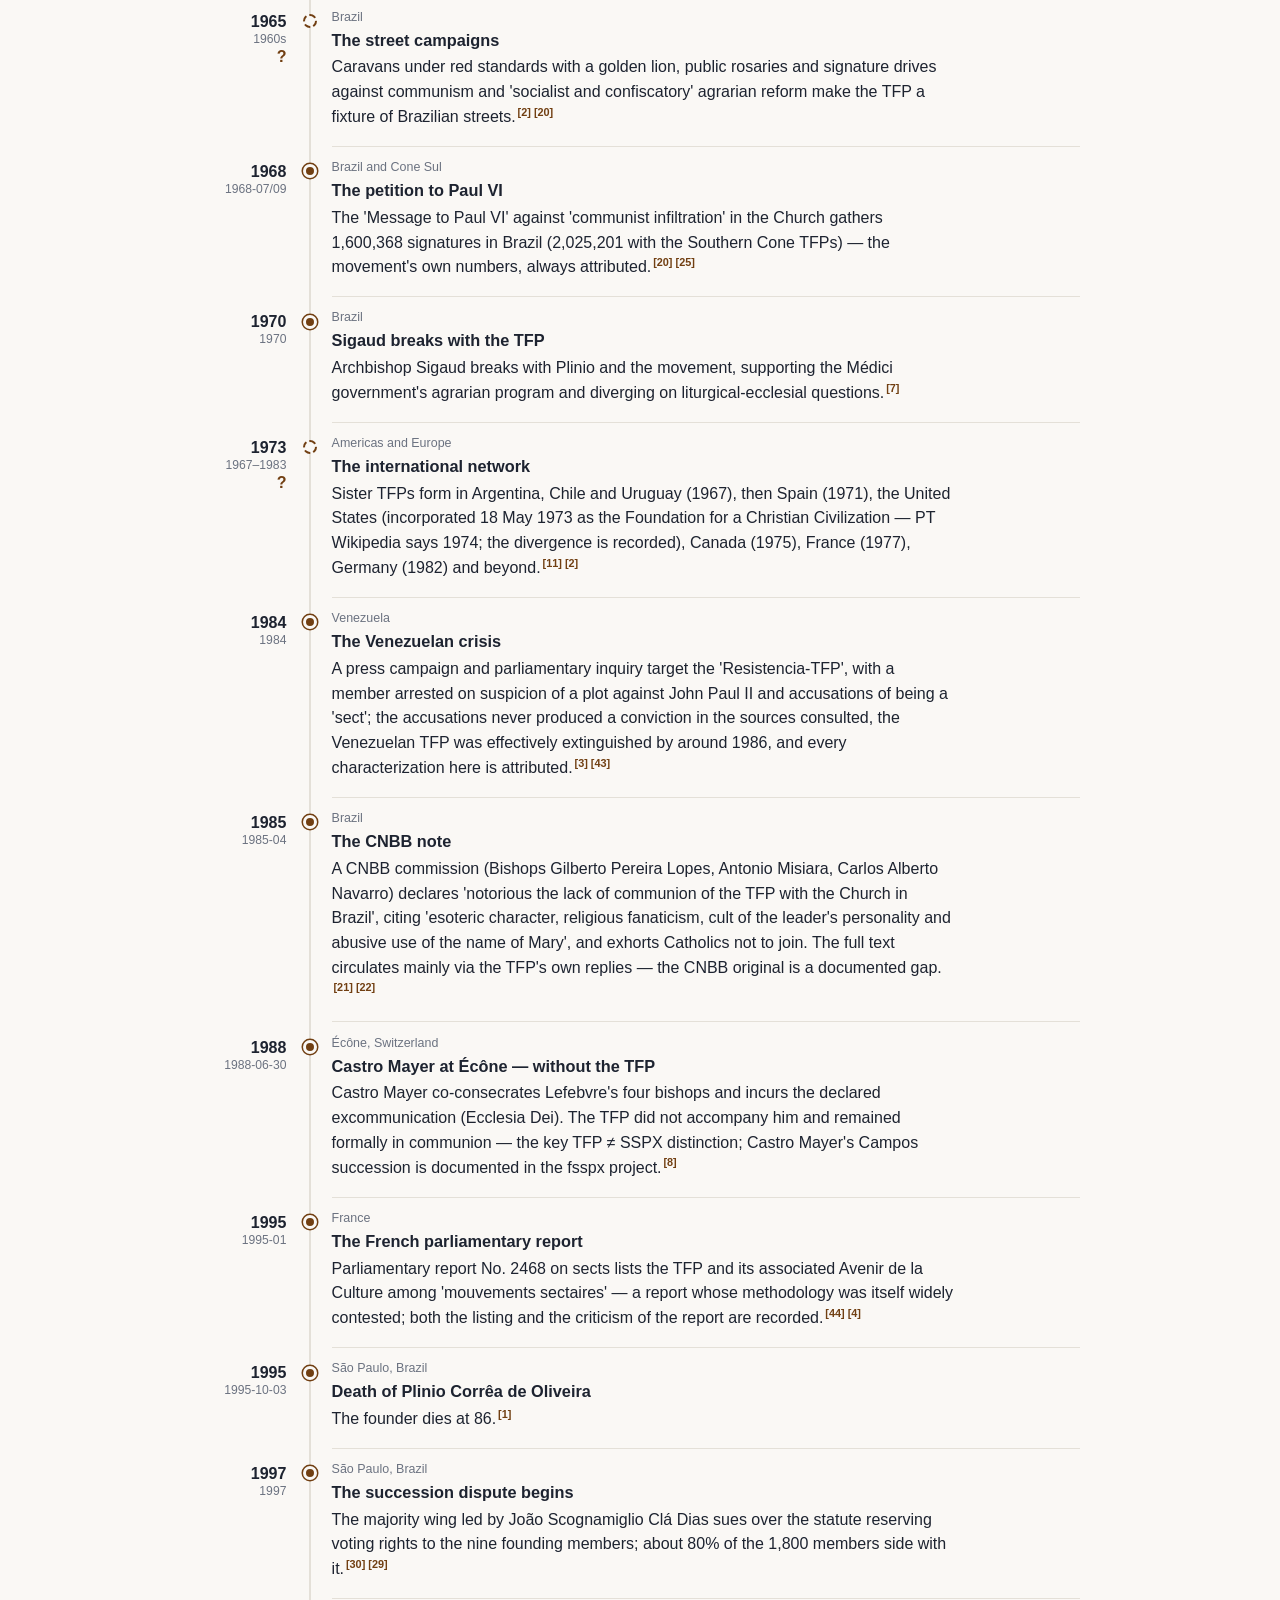
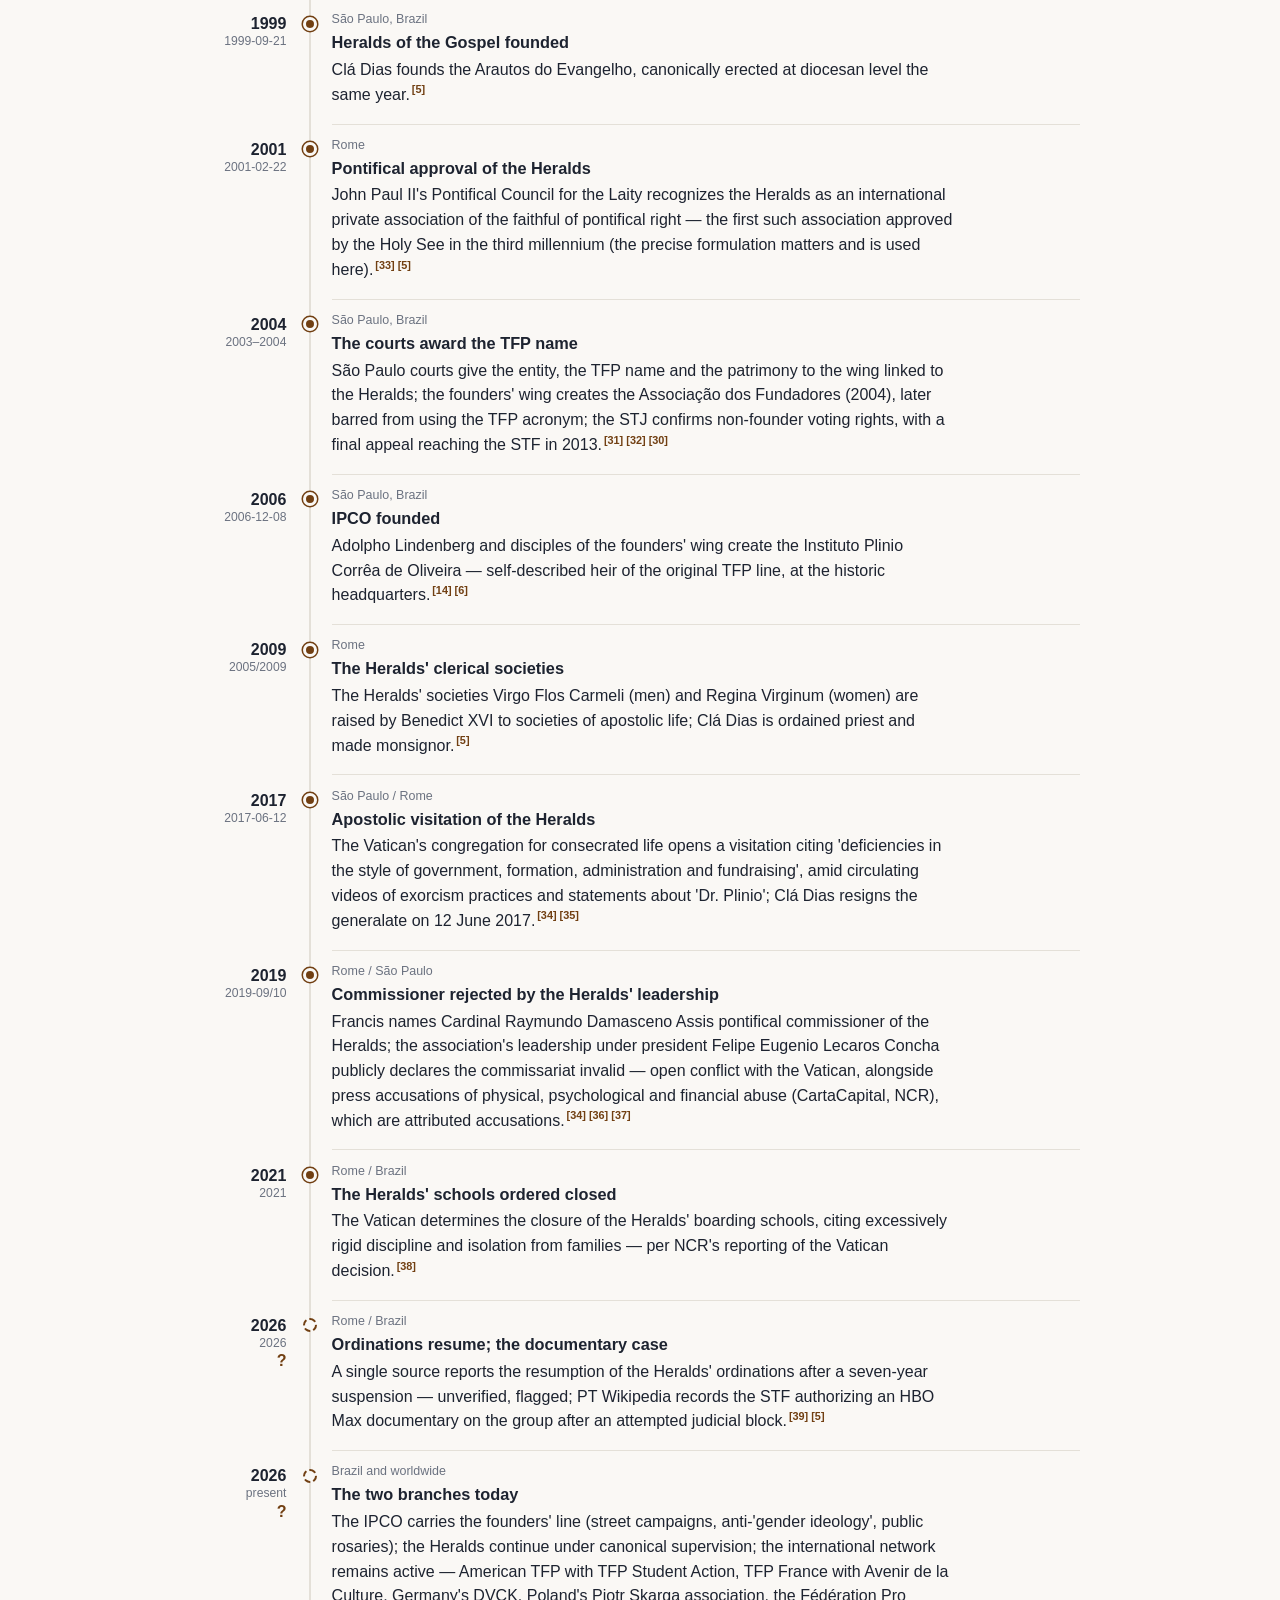
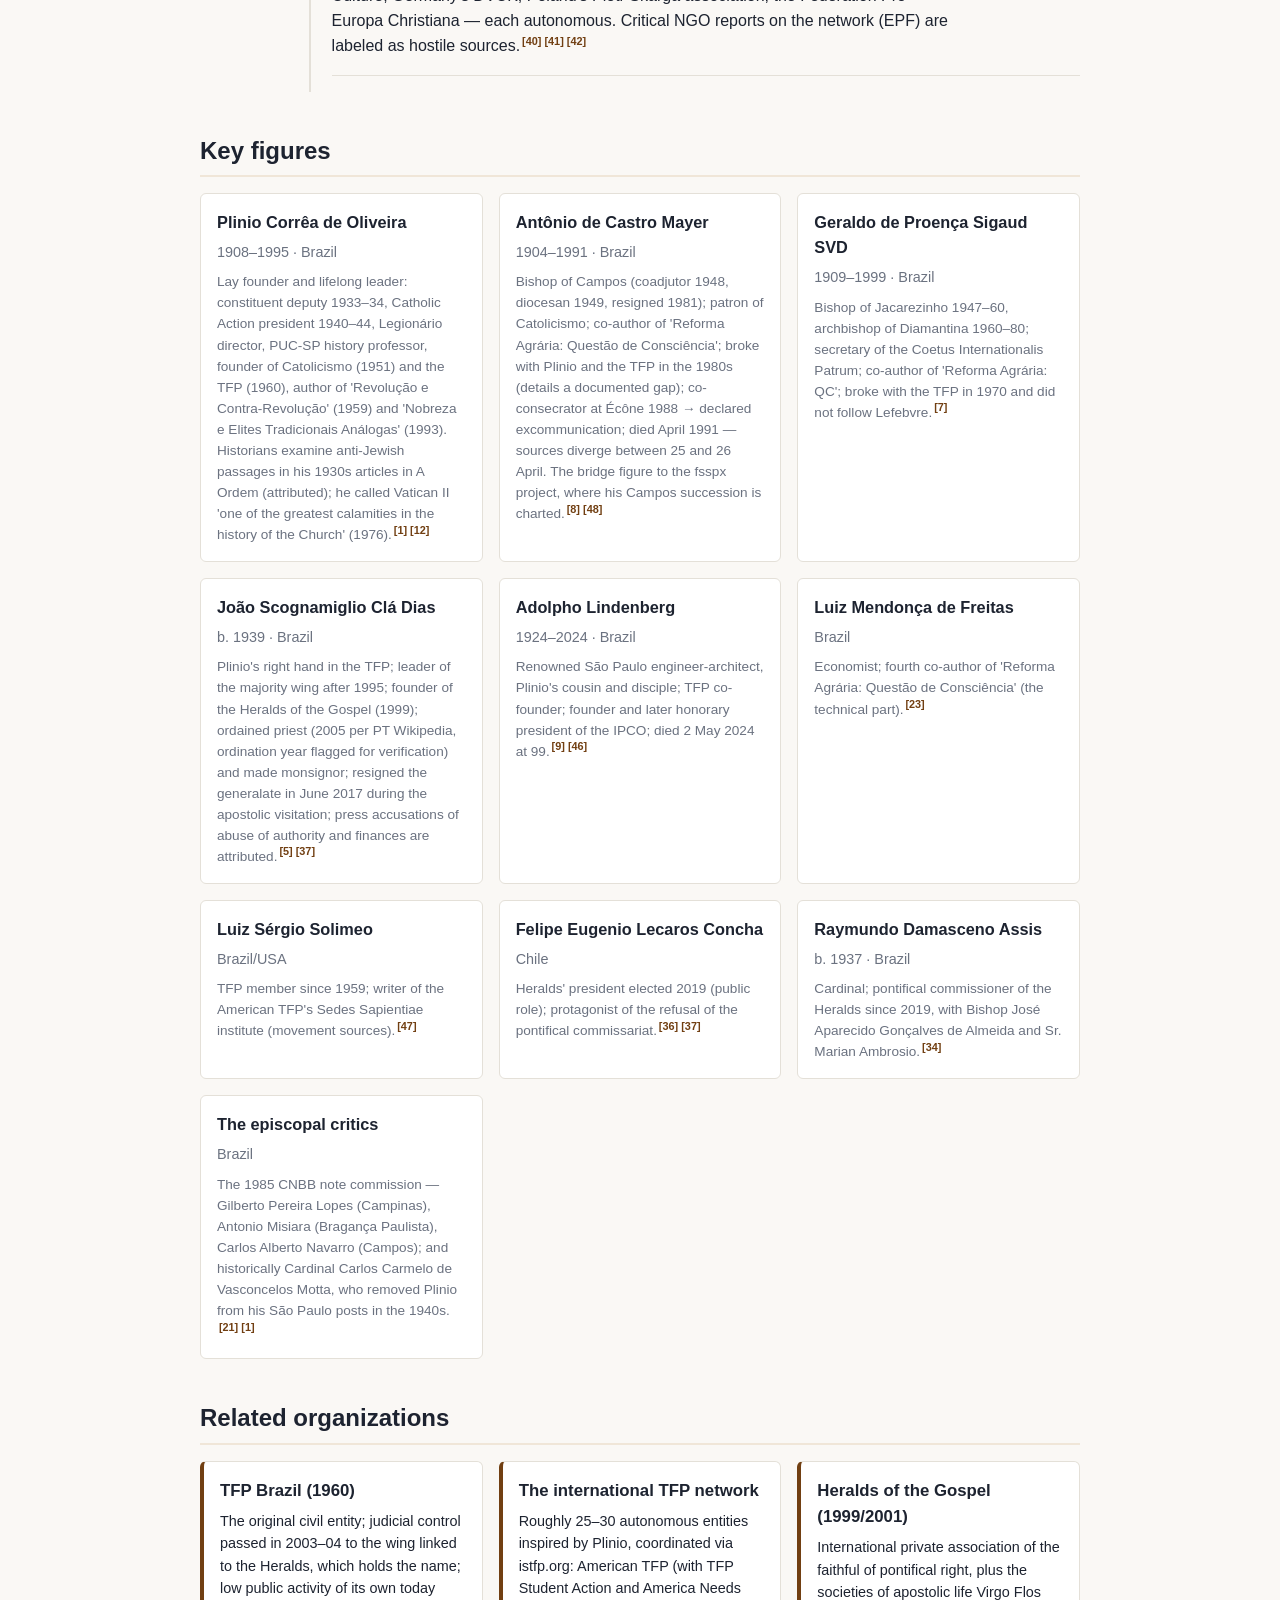
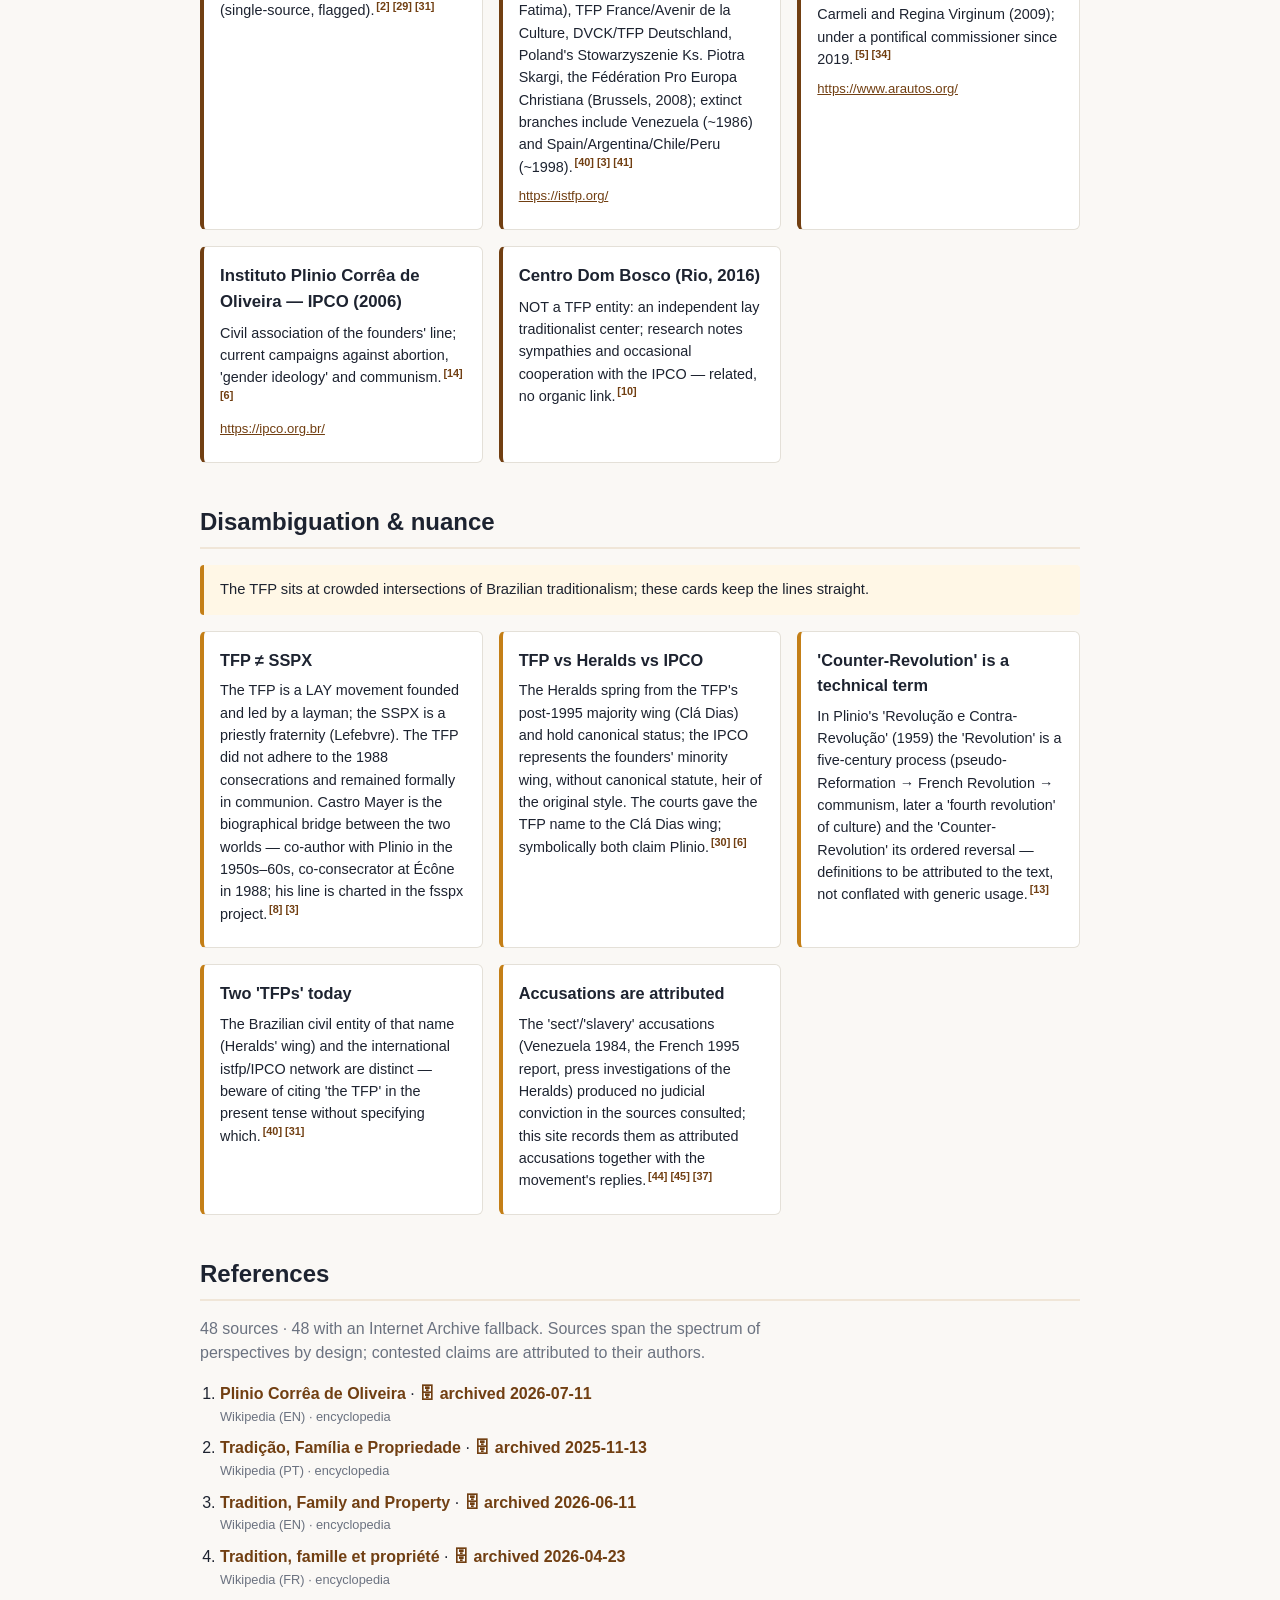
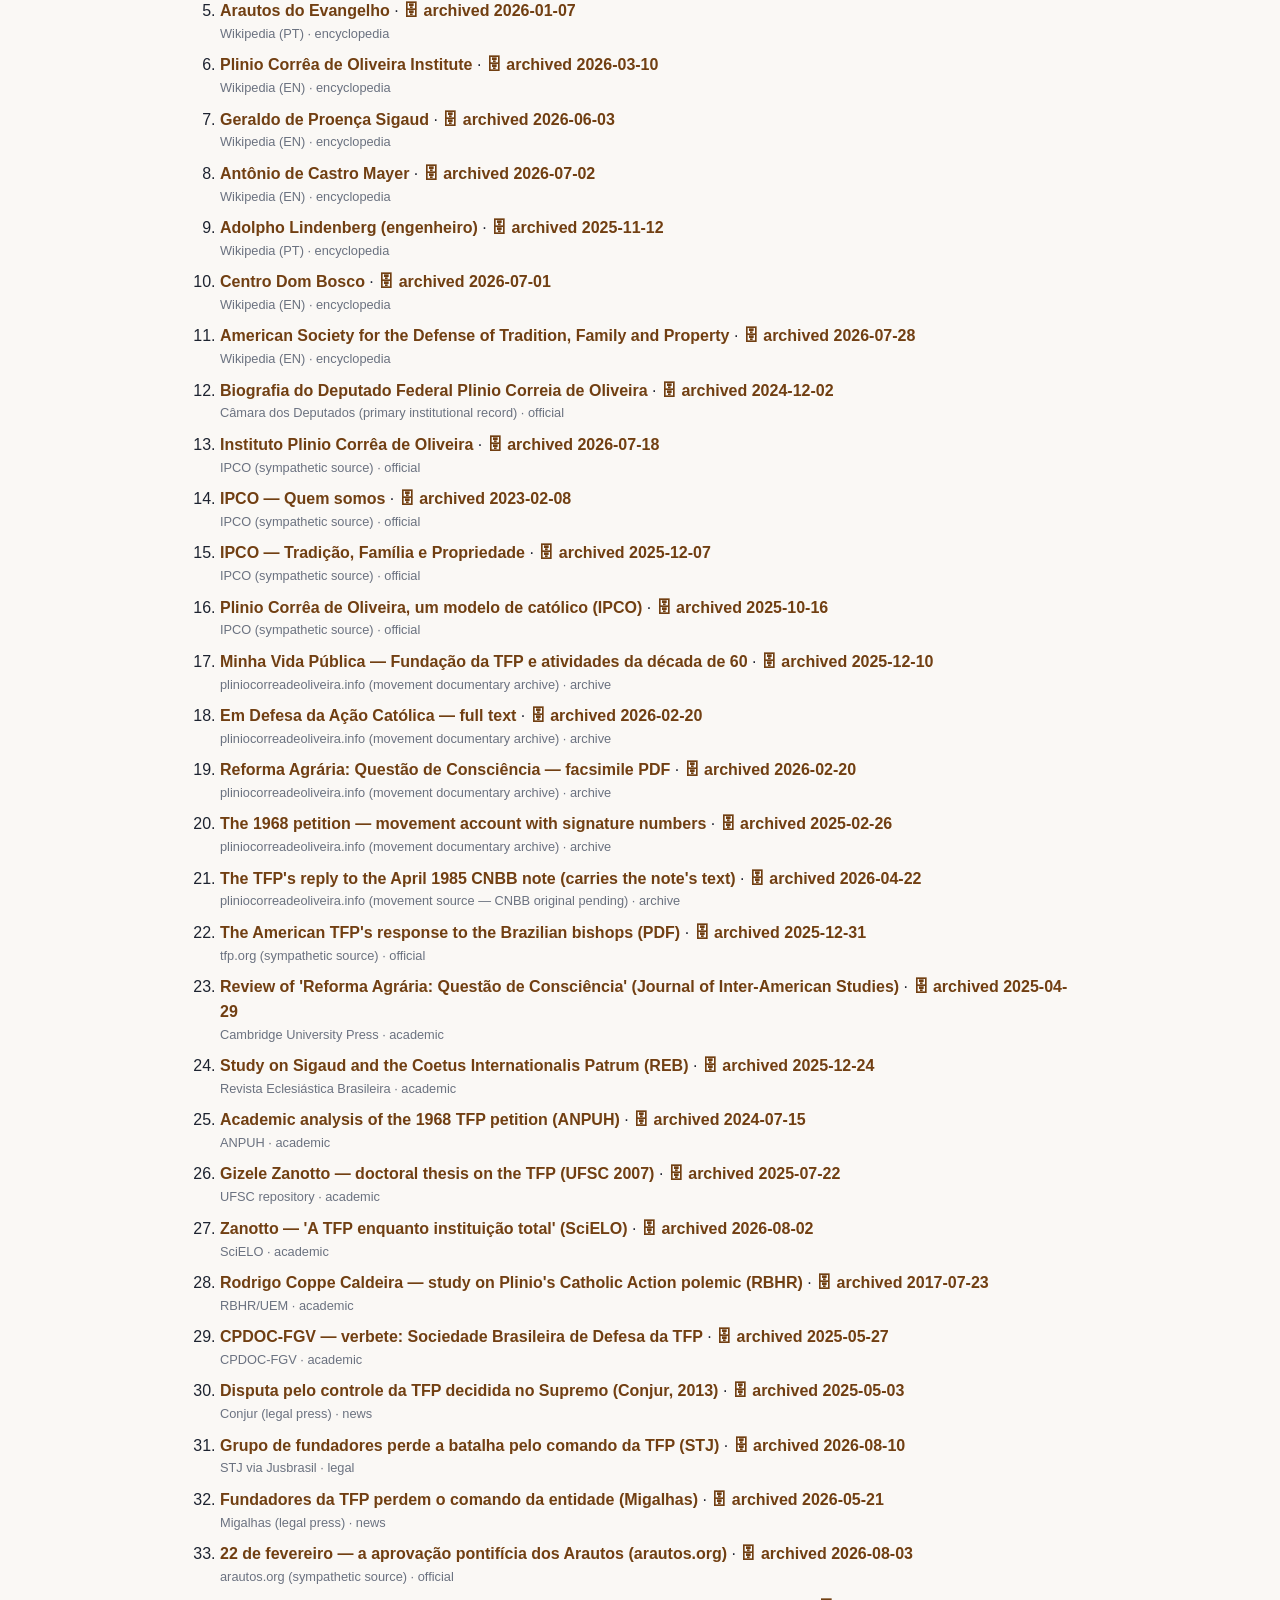
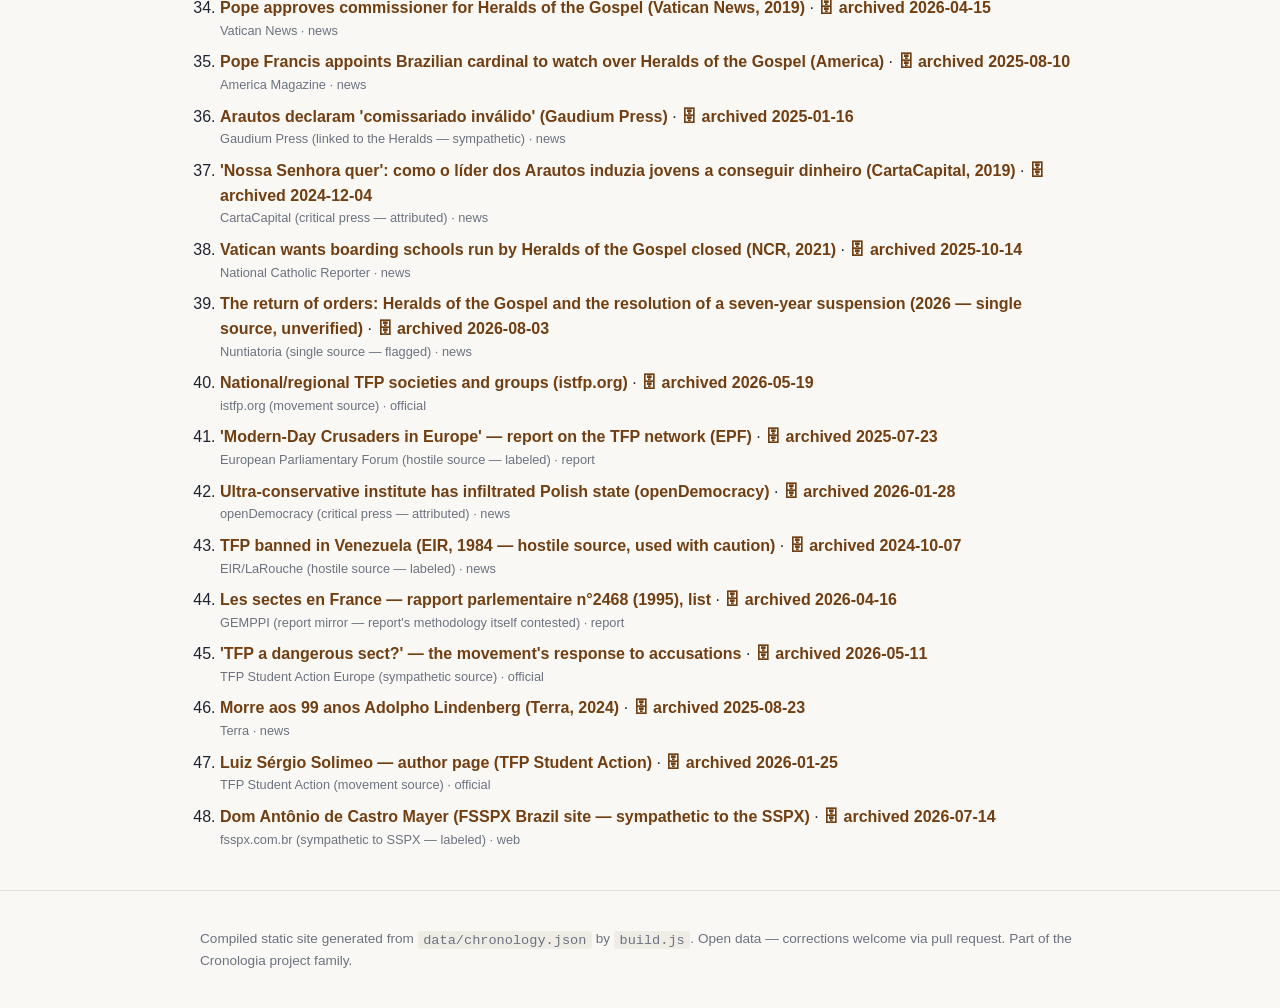
==== commit 6dd487a8: "Chronology as a time river (#23) Brings the site up to the core template (build.js, validate-data.js" ====
--- a/docs/en/index.html
+++ b/docs/en/index.html
@@ -14,6 +14,7 @@
     gtag('config', 'G-R9LV1QZHVE');
   </script>
   <link rel="stylesheet" href="../styles.css">
+  <script src="../river.js" defer></script>
   <link rel="canonical" href="https://cronologia.github.io/tfp/en/">
   <link rel="alternate" hreflang="en" href="https://cronologia.github.io/tfp/en/">
   <link rel="alternate" hreflang="es" href="https://cronologia.github.io/tfp/es/">
@@ -81,223 +82,313 @@
       </dl>
     </section>
 
-    <section id="chronology">
+    <section id="chronology" class="river">
       <h2>Chronology</h2>
       <p class="section-intro">Key events in chronological order. A <span class="flag">?</span> flag marks
       dates not yet verified against a primary source.</p>
-      <div class="table-scroll">
-      <table class="meetings">
-        <thead>
-          <tr><th>Year</th><th>Date</th><th>Place</th><th>Event</th></tr>
-        </thead>
-        <tbody>
-        <tr class="decade-row" id="decade-1900"><th colspan="4">1900s</th></tr>
-        <tr>
-          <td class="year">1908</td>
-          <td>1908-12-13</td>
-          <td>São Paulo, Brazil</td>
-          <td><strong>Birth of Plinio Corrêa de Oliveira</strong> <span class="muted">— Born into a traditional paulista family; Jesuit schooling (Colégio São Luís), law at the future USP.</span><sup class="cite"><a href="#ref-1" title="Reference 1">[1]</a></sup></td>
-        </tr>
-        <tr class="decade-row" id="decade-1920"><th colspan="4">1920s</th></tr>
-        <tr>
-          <td class="year">1928</td>
-          <td>1928</td>
-          <td>São Paulo, Brazil</td>
-          <td><strong>The Marian Congregations</strong> <span class="muted">— Plinio joins São Paulo&#39;s Marian Congregations — the milieu from which his group would grow.</span><sup class="cite"><a href="#ref-1" title="Reference 1">[1]</a> <a href="#ref-16" title="Reference 16">[16]</a></sup></td>
-        </tr>
-        <tr class="decade-row" id="decade-1930"><th colspan="4">1930s</th></tr>
-        <tr>
-          <td class="year">1933</td>
-          <td>1933-05</td>
-          <td>Brazil</td>
-          <td><strong>Youngest constituent deputy</strong> <span class="muted">— Co-founder of the Liga Eleitoral Católica, Plinio is elected to the National Constituent Assembly on São Paulo&#39;s Chapa Única at 24 — the youngest deputy of the Constituinte (sympathetic sources add &#39;most voted in the country&#39;; attributed). The 1934 Constitution incorporated points of the Catholic platform.</span><sup class="cite"><a href="#ref-12" title="Reference 12">[12]</a> <a href="#ref-1" title="Reference 1">[1]</a></sup></td>
-        </tr>
-        <tr>
-          <td class="year">1935</td>
-          <td>1933/1935–1947 <span class="flag" title="Date not yet verified against a primary source">?</span></td>
-          <td>São Paulo, Brazil</td>
-          <td><strong>Director of O Legionário</strong> <span class="muted">— Plinio directs the archdiocesan weekly O Legionário — named director in August 1933 per movement sources, effective from about 1935 per Wikipedia; the divergence is recorded. He leaves the paper in 1947.</span><sup class="cite"><a href="#ref-17" title="Reference 17">[17]</a> <a href="#ref-1" title="Reference 1">[1]</a></sup></td>
-        </tr>
-        <tr class="decade-row" id="decade-1940"><th colspan="4">1940s</th></tr>
-        <tr>
-          <td class="year">1940</td>
-          <td>1940</td>
-          <td>São Paulo, Brazil</td>
-          <td><strong>President of São Paulo&#39;s Catholic Action</strong> <span class="muted">— First president of the Archdiocesan Junta of Catholic Action (to 1944).</span><sup class="cite"><a href="#ref-1" title="Reference 1">[1]</a></sup></td>
-        </tr>
-        <tr>
-          <td class="year">1943</td>
-          <td>1943</td>
-          <td>São Paulo, Brazil</td>
-          <td><strong>&#39;Em Defesa da Ação Católica&#39;</strong> <span class="muted">— Plinio&#39;s polemic against &#39;progressive&#39;/Maritainian currents in Catholic Action, prefaced by nuncio Aloisi Masella — a storm of controversy that begins his estrangement from the paulista curia.</span><sup class="cite"><a href="#ref-18" title="Reference 18">[18]</a> <a href="#ref-28" title="Reference 28">[28]</a></sup></td>
-        </tr>
-        <tr>
-          <td class="year">1947</td>
-          <td>1944–1947</td>
-          <td>São Paulo, Brazil</td>
-          <td><strong>Break with the curia</strong> <span class="muted">— Under the new archbishop Carlos Carmelo de Vasconcelos Motta, Plinio loses the Catholic Action presidency (1944) and the Legionário direction (1947) — ecclesial ostracism. Sympathetic sources highlight a laudatory 1949 letter signed by Msgr. Montini in Pius XII&#39;s name; the document is reproduced only by movement sites, so it is recorded as their claim.</span><sup class="cite"><a href="#ref-1" title="Reference 1">[1]</a> <a href="#ref-16" title="Reference 16">[16]</a></sup></td>
-        </tr>
-        <tr class="decade-row" id="decade-1950"><th colspan="4">1950s</th></tr>
-        <tr>
-          <td class="year">1951</td>
-          <td>1951-01</td>
-          <td>Campos, Brazil</td>
-          <td><strong>Catolicismo founded</strong> <span class="muted">— The monthly Catolicismo is founded under the patronage of Bishop Antônio de Castro Mayer of Campos — the group&#39;s platform for the next decade.</span><sup class="cite"><a href="#ref-1" title="Reference 1">[1]</a> <a href="#ref-13" title="Reference 13">[13]</a></sup></td>
-        </tr>
-        <tr>
-          <td class="year">1959</td>
-          <td>1959-04</td>
-          <td>Brazil</td>
-          <td><strong>&#39;Revolução e Contra-Revolução&#39;</strong> <span class="muted">— Published in Catolicismo&#39;s 100th issue: the movement&#39;s doctrinal matrix, reading modern history as a five-century &#39;Revolution&#39; and calling for a &#39;Counter-Revolution&#39; — Plinio&#39;s technical vocabulary, attributed to the text.</span><sup class="cite"><a href="#ref-1" title="Reference 1">[1]</a> <a href="#ref-13" title="Reference 13">[13]</a></sup></td>
-        </tr>
-        <tr class="decade-row" id="decade-1960"><th colspan="4">1960s</th></tr>
-        <tr>
-          <td class="year">1960</td>
-          <td>1960-07-26</td>
-          <td>São Paulo, Brazil</td>
-          <td><strong>TFP founded</strong> <span class="muted">— The Sociedade Brasileira de Defesa da Tradição, Família e Propriedade is founded; co-founders include Adolpho Lindenberg, Plinio Vidigal Xavier da Silveira and José Fernando de Camargo — the lists vary slightly between sources.</span><sup class="cite"><a href="#ref-2" title="Reference 2">[2]</a> <a href="#ref-15" title="Reference 15">[15]</a></sup></td>
-        </tr>
-        <tr>
-          <td class="year">1960</td>
-          <td>1960-11</td>
-          <td>Brazil</td>
-          <td><strong>&#39;Reforma Agrária: Questão de Consciência&#39;</strong> <span class="muted">— Four authors — Bishop Geraldo de Proença Sigaud, Bishop Antônio de Castro Mayer, Plinio Corrêa de Oliveira and the economist Luiz Mendonça de Freitas — publish the anti-agrarian-reform manifesto; about 30,000 copies over four editions (movement figures, attributed).</span><sup class="cite"><a href="#ref-23" title="Reference 23">[23]</a> <a href="#ref-19" title="Reference 19">[19]</a></sup></td>
-        </tr>
-        <tr>
-          <td class="year">1963</td>
-          <td>1963</td>
-          <td>Rome</td>
-          <td><strong>The Coetus Internationalis Patrum</strong> <span class="muted">— Sigaud, Castro Mayer and Marcel Lefebvre articulate the conservative minority of Vatican II; movement sources describe Plinio as the group&#39;s lay strategist — that role rests on sympathetic sources and is attributed.</span><sup class="cite"><a href="#ref-7" title="Reference 7">[7]</a> <a href="#ref-24" title="Reference 24">[24]</a></sup></td>
-        </tr>
-        <tr>
-          <td class="year">1965</td>
-          <td>1960s <span class="flag" title="Date not yet verified against a primary source">?</span></td>
-          <td>Brazil</td>
-          <td><strong>The street campaigns</strong> <span class="muted">— Caravans under red standards with a golden lion, public rosaries and signature drives against communism and &#39;socialist and confiscatory&#39; agrarian reform make the TFP a fixture of Brazilian streets.</span><sup class="cite"><a href="#ref-2" title="Reference 2">[2]</a> <a href="#ref-20" title="Reference 20">[20]</a></sup></td>
-        </tr>
-        <tr>
-          <td class="year">1968</td>
-          <td>1968-07/09</td>
-          <td>Brazil and Cone Sul</td>
-          <td><strong>The petition to Paul VI</strong> <span class="muted">— The &#39;Message to Paul VI&#39; against &#39;communist infiltration&#39; in the Church gathers 1,600,368 signatures in Brazil (2,025,201 with the Southern Cone TFPs) — the movement&#39;s own numbers, always attributed.</span><sup class="cite"><a href="#ref-20" title="Reference 20">[20]</a> <a href="#ref-25" title="Reference 25">[25]</a></sup></td>
-        </tr>
-        <tr class="decade-row" id="decade-1970"><th colspan="4">1970s</th></tr>
-        <tr>
-          <td class="year">1970</td>
-          <td>1970</td>
-          <td>Brazil</td>
-          <td><strong>Sigaud breaks with the TFP</strong> <span class="muted">— Archbishop Sigaud breaks with Plinio and the movement, supporting the Médici government&#39;s agrarian program and diverging on liturgical-ecclesial questions.</span><sup class="cite"><a href="#ref-7" title="Reference 7">[7]</a></sup></td>
-        </tr>
-        <tr>
-          <td class="year">1973</td>
-          <td>1967–1983 <span class="flag" title="Date not yet verified against a primary source">?</span></td>
-          <td>Americas and Europe</td>
-          <td><strong>The international network</strong> <span class="muted">— Sister TFPs form in Argentina, Chile and Uruguay (1967), then Spain (1971), the United States (incorporated 18 May 1973 as the Foundation for a Christian Civilization — PT Wikipedia says 1974; the divergence is recorded), Canada (1975), France (1977), Germany (1982) and beyond.</span><sup class="cite"><a href="#ref-11" title="Reference 11">[11]</a> <a href="#ref-2" title="Reference 2">[2]</a></sup></td>
-        </tr>
-        <tr class="decade-row" id="decade-1980"><th colspan="4">1980s</th></tr>
-        <tr>
-          <td class="year">1984</td>
-          <td>1984</td>
-          <td>Venezuela</td>
-          <td><strong>The Venezuelan crisis</strong> <span class="muted">— A press campaign and parliamentary inquiry target the &#39;Resistencia-TFP&#39;, with a member arrested on suspicion of a plot against John Paul II and accusations of being a &#39;sect&#39;; the accusations never produced a conviction in the sources consulted, the Venezuelan TFP was effectively extinguished by around 1986, and every characterization here is attributed.</span><sup class="cite"><a href="#ref-3" title="Reference 3">[3]</a> <a href="#ref-43" title="Reference 43">[43]</a></sup></td>
-        </tr>
-        <tr>
-          <td class="year">1985</td>
-          <td>1985-04</td>
-          <td>Brazil</td>
-          <td><strong>The CNBB note</strong> <span class="muted">— A CNBB commission (Bishops Gilberto Pereira Lopes, Antonio Misiara, Carlos Alberto Navarro) declares &#39;notorious the lack of communion of the TFP with the Church in Brazil&#39;, citing &#39;esoteric character, religious fanaticism, cult of the leader&#39;s personality and abusive use of the name of Mary&#39;, and exhorts Catholics not to join. The full text circulates mainly via the TFP&#39;s own replies — the CNBB original is a documented gap.</span><sup class="cite"><a href="#ref-21" title="Reference 21">[21]</a> <a href="#ref-22" title="Reference 22">[22]</a></sup></td>
-        </tr>
-        <tr>
-          <td class="year">1988</td>
-          <td>1988-06-30</td>
-          <td>Écône, Switzerland</td>
-          <td><strong>Castro Mayer at Écône — without the TFP</strong> <span class="muted">— Castro Mayer co-consecrates Lefebvre&#39;s four bishops and incurs the declared excommunication (Ecclesia Dei). The TFP did not accompany him and remained formally in communion — the key TFP ≠ SSPX distinction; Castro Mayer&#39;s Campos succession is documented in the fsspx project.</span><sup class="cite"><a href="#ref-8" title="Reference 8">[8]</a></sup></td>
-        </tr>
-        <tr class="decade-row" id="decade-1990"><th colspan="4">1990s</th></tr>
-        <tr>
-          <td class="year">1995</td>
-          <td>1995-01</td>
-          <td>France</td>
-          <td><strong>The French parliamentary report</strong> <span class="muted">— Parliamentary report No. 2468 on sects lists the TFP and its associated Avenir de la Culture among &#39;mouvements sectaires&#39; — a report whose methodology was itself widely contested; both the listing and the criticism of the report are recorded.</span><sup class="cite"><a href="#ref-44" title="Reference 44">[44]</a> <a href="#ref-4" title="Reference 4">[4]</a></sup></td>
-        </tr>
-        <tr>
-          <td class="year">1995</td>
-          <td>1995-10-03</td>
-          <td>São Paulo, Brazil</td>
-          <td><strong>Death of Plinio Corrêa de Oliveira</strong> <span class="muted">— The founder dies at 86.</span><sup class="cite"><a href="#ref-1" title="Reference 1">[1]</a></sup></td>
-        </tr>
-        <tr>
-          <td class="year">1997</td>
-          <td>1997</td>
-          <td>São Paulo, Brazil</td>
-          <td><strong>The succession dispute begins</strong> <span class="muted">— The majority wing led by João Scognamiglio Clá Dias sues over the statute reserving voting rights to the nine founding members; about 80% of the 1,800 members side with it.</span><sup class="cite"><a href="#ref-30" title="Reference 30">[30]</a> <a href="#ref-29" title="Reference 29">[29]</a></sup></td>
-        </tr>
-        <tr>
-          <td class="year">1999</td>
-          <td>1999-09-21</td>
-          <td>São Paulo, Brazil</td>
-          <td><strong>Heralds of the Gospel founded</strong> <span class="muted">— Clá Dias founds the Arautos do Evangelho, canonically erected at diocesan level the same year.</span><sup class="cite"><a href="#ref-5" title="Reference 5">[5]</a></sup></td>
-        </tr>
-        <tr class="decade-row" id="decade-2000"><th colspan="4">2000s</th></tr>
-        <tr>
-          <td class="year">2001</td>
-          <td>2001-02-22</td>
-          <td>Rome</td>
-          <td><strong>Pontifical approval of the Heralds</strong> <span class="muted">— John Paul II&#39;s Pontifical Council for the Laity recognizes the Heralds as an international private association of the faithful of pontifical right — the first such association approved by the Holy See in the third millennium (the precise formulation matters and is used here).</span><sup class="cite"><a href="#ref-33" title="Reference 33">[33]</a> <a href="#ref-5" title="Reference 5">[5]</a></sup></td>
-        </tr>
-        <tr>
-          <td class="year">2004</td>
-          <td>2003–2004</td>
-          <td>São Paulo, Brazil</td>
-          <td><strong>The courts award the TFP name</strong> <span class="muted">— São Paulo courts give the entity, the TFP name and the patrimony to the wing linked to the Heralds; the founders&#39; wing creates the Associação dos Fundadores (2004), later barred from using the TFP acronym; the STJ confirms non-founder voting rights, with a final appeal reaching the STF in 2013.</span><sup class="cite"><a href="#ref-31" title="Reference 31">[31]</a> <a href="#ref-32" title="Reference 32">[32]</a> <a href="#ref-30" title="Reference 30">[30]</a></sup></td>
-        </tr>
-        <tr>
-          <td class="year">2006</td>
-          <td>2006-12-08</td>
-          <td>São Paulo, Brazil</td>
-          <td><strong>IPCO founded</strong> <span class="muted">— Adolpho Lindenberg and disciples of the founders&#39; wing create the Instituto Plinio Corrêa de Oliveira — self-described heir of the original TFP line, at the historic headquarters.</span><sup class="cite"><a href="#ref-14" title="Reference 14">[14]</a> <a href="#ref-6" title="Reference 6">[6]</a></sup></td>
-        </tr>
-        <tr>
-          <td class="year">2009</td>
-          <td>2005/2009</td>
-          <td>Rome</td>
-          <td><strong>The Heralds&#39; clerical societies</strong> <span class="muted">— The Heralds&#39; societies Virgo Flos Carmeli (men) and Regina Virginum (women) are raised by Benedict XVI to societies of apostolic life; Clá Dias is ordained priest and made monsignor.</span><sup class="cite"><a href="#ref-5" title="Reference 5">[5]</a></sup></td>
-        </tr>
-        <tr class="decade-row" id="decade-2010"><th colspan="4">2010s</th></tr>
-        <tr>
-          <td class="year">2017</td>
-          <td>2017-06-12</td>
-          <td>São Paulo / Rome</td>
-          <td><strong>Apostolic visitation of the Heralds</strong> <span class="muted">— The Vatican&#39;s congregation for consecrated life opens a visitation citing &#39;deficiencies in the style of government, formation, administration and fundraising&#39;, amid circulating videos of exorcism practices and statements about &#39;Dr. Plinio&#39;; Clá Dias resigns the generalate on 12 June 2017.</span><sup class="cite"><a href="#ref-34" title="Reference 34">[34]</a> <a href="#ref-35" title="Reference 35">[35]</a></sup></td>
-        </tr>
-        <tr>
-          <td class="year">2019</td>
-          <td>2019-09/10</td>
-          <td>Rome / São Paulo</td>
-          <td><strong>Commissioner rejected by the Heralds&#39; leadership</strong> <span class="muted">— Francis names Cardinal Raymundo Damasceno Assis pontifical commissioner of the Heralds; the association&#39;s leadership under president Felipe Eugenio Lecaros Concha publicly declares the commissariat invalid — open conflict with the Vatican, alongside press accusations of physical, psychological and financial abuse (CartaCapital, NCR), which are attributed accusations.</span><sup class="cite"><a href="#ref-34" title="Reference 34">[34]</a> <a href="#ref-36" title="Reference 36">[36]</a> <a href="#ref-37" title="Reference 37">[37]</a></sup></td>
-        </tr>
-        <tr class="decade-row" id="decade-2020"><th colspan="4">2020s</th></tr>
-        <tr>
-          <td class="year">2021</td>
-          <td>2021</td>
-          <td>Rome / Brazil</td>
-          <td><strong>The Heralds&#39; schools ordered closed</strong> <span class="muted">— The Vatican determines the closure of the Heralds&#39; boarding schools, citing excessively rigid discipline and isolation from families — per NCR&#39;s reporting of the Vatican decision.</span><sup class="cite"><a href="#ref-38" title="Reference 38">[38]</a></sup></td>
-        </tr>
-        <tr>
-          <td class="year">2026</td>
-          <td>2026 <span class="flag" title="Date not yet verified against a primary source">?</span></td>
-          <td>Rome / Brazil</td>
-          <td><strong>Ordinations resume; the documentary case</strong> <span class="muted">— A single source reports the resumption of the Heralds&#39; ordinations after a seven-year suspension — unverified, flagged; PT Wikipedia records the STF authorizing an HBO Max documentary on the group after an attempted judicial block.</span><sup class="cite"><a href="#ref-39" title="Reference 39">[39]</a> <a href="#ref-5" title="Reference 5">[5]</a></sup></td>
-        </tr>
-        <tr>
-          <td class="year">2026</td>
-          <td>present <span class="flag" title="Date not yet verified against a primary source">?</span></td>
-          <td>Brazil and worldwide</td>
-          <td><strong>The two branches today</strong> <span class="muted">— The IPCO carries the founders&#39; line (street campaigns, anti-&#39;gender ideology&#39;, public rosaries); the Heralds continue under canonical supervision; the international network remains active — American TFP with TFP Student Action, TFP France with Avenir de la Culture, Germany&#39;s DVCK, Poland&#39;s Piotr Skarga association, the Fédération Pro Europa Christiana — each autonomous. Critical NGO reports on the network (EPF) are labeled as hostile sources.</span><sup class="cite"><a href="#ref-40" title="Reference 40">[40]</a> <a href="#ref-41" title="Reference 41">[41]</a> <a href="#ref-42" title="Reference 42">[42]</a></sup></td>
-        </tr>
-        </tbody>
-      </table>
-      </div>
+      <div class="rv-bar">
+        <div class="rv-controls" role="group" aria-label="Filter the chronology" hidden>
+          <label class="rv-chip rv-firm"><input type="checkbox" data-firm><span class="rv-sw"></span>Firm dates only</label>
+          <label class="rv-find">Find <input type="search" autocomplete="off"></label>
+          <p class="rv-status" aria-live="polite" data-all="all {n} events" data-some="{n} of {total} events shown" data-reading="Reading"></p>
+        </div>
+        <svg class="rv-ribbon" viewBox="-4 0 632 29" preserveAspectRatio="xMinYMid meet" role="img" aria-label="Overview of all 32 events; long gaps in the record are drawn as breaks">
+          <rect class="rv-row" x="0" y="2" width="624" height="9"/>
+          <line class="rv-tick rv-l0" data-i="0" x1="40.8" x2="40.8" y1="3.5" y2="9.5"/><line class="rv-tick rv-l0" data-i="1" x1="136.8" x2="136.8" y1="3.5" y2="9.5"/><line class="rv-tick rv-l0" data-i="2" x1="160.8" x2="160.8" y1="3.5" y2="9.5"/><line class="rv-tick rv-l0 rv-u" data-i="3" x1="170.4" x2="170.4" y1="3.5" y2="9.5"/><line class="rv-tick rv-l0" data-i="4" x1="194.4" x2="194.4" y1="3.5" y2="9.5"/><line class="rv-tick rv-l0" data-i="5" x1="208.8" x2="208.8" y1="3.5" y2="9.5"/><line class="rv-tick rv-l0" data-i="6" x1="228" x2="228" y1="3.5" y2="9.5"/><line class="rv-tick rv-l0" data-i="7" x1="247.2" x2="247.2" y1="3.5" y2="9.5"/><line class="rv-tick rv-l0" data-i="8" x1="285.6" x2="285.6" y1="3.5" y2="9.5"/><line class="rv-tick rv-l0" data-i="9" x1="290.4" x2="290.4" y1="3.5" y2="9.5"/><line class="rv-tick rv-l0" data-i="10" x1="290.4" x2="290.4" y1="3.5" y2="9.5"/><line class="rv-tick rv-l0" data-i="11" x1="304.8" x2="304.8" y1="3.5" y2="9.5"/><line class="rv-tick rv-l0 rv-u" data-i="12" x1="314.4" x2="314.4" y1="3.5" y2="9.5"/><line class="rv-tick rv-l0" data-i="13" x1="328.8" x2="328.8" y1="3.5" y2="9.5"/><line class="rv-tick rv-l0" data-i="14" x1="338.4" x2="338.4" y1="3.5" y2="9.5"/><line class="rv-tick rv-l0 rv-u" data-i="15" x1="352.8" x2="352.8" y1="3.5" y2="9.5"/><line class="rv-tick rv-l0" data-i="16" x1="405.6" x2="405.6" y1="3.5" y2="9.5"/><line class="rv-tick rv-l0" data-i="17" x1="410.4" x2="410.4" y1="3.5" y2="9.5"/><line class="rv-tick rv-l0" data-i="18" x1="424.8" x2="424.8" y1="3.5" y2="9.5"/><line class="rv-tick rv-l0" data-i="19" x1="458.4" x2="458.4" y1="3.5" y2="9.5"/><line class="rv-tick rv-l0" data-i="20" x1="458.4" x2="458.4" y1="3.5" y2="9.5"/><line class="rv-tick rv-l0" data-i="21" x1="468" x2="468" y1="3.5" y2="9.5"/><line class="rv-tick rv-l0" data-i="22" x1="477.6" x2="477.6" y1="3.5" y2="9.5"/><line class="rv-tick rv-l0" data-i="23" x1="487.2" x2="487.2" y1="3.5" y2="9.5"/><line class="rv-tick rv-l0" data-i="24" x1="501.6" x2="501.6" y1="3.5" y2="9.5"/><line class="rv-tick rv-l0" data-i="25" x1="511.2" x2="511.2" y1="3.5" y2="9.5"/><line class="rv-tick rv-l0" data-i="26" x1="525.6" x2="525.6" y1="3.5" y2="9.5"/><line class="rv-tick rv-l0" data-i="27" x1="564" x2="564" y1="3.5" y2="9.5"/><line class="rv-tick rv-l0" data-i="28" x1="573.6" x2="573.6" y1="3.5" y2="9.5"/><line class="rv-tick rv-l0" data-i="29" x1="583.2" x2="583.2" y1="3.5" y2="9.5"/><line class="rv-tick rv-l0 rv-u" data-i="30" x1="607.2" x2="607.2" y1="3.5" y2="9.5"/><line class="rv-tick rv-l0 rv-u" data-i="31" x1="607.2" x2="607.2" y1="3.5" y2="9.5"/>
+          <text class="rv-axis" x="0" y="26" text-anchor="start">1908</text><text class="rv-axis" x="624" y="26" text-anchor="end">2026</text><rect class="rv-win" x="0" y="0" width="0" height="13"/>
+        </svg>
+      </div>
+      <ol class="rv-list" style="--lanes:1">
+        <li class="rv-e" id="decade-1900" data-i="0" data-lanes="" data-decade="1900s">
+          <div class="rv-year">1908<small>1908-12-13</small></div>
+          <div class="rv-node" aria-hidden="true"><i class="rv-l0" style="--k:0"></i></div>
+          <div class="rv-card">
+            <p class="rv-kick"><span>São Paulo, Brazil</span></p>
+            <h3>Birth of Plinio Corrêa de Oliveira</h3>
+            <p class="rv-text">Born into a traditional paulista family; Jesuit schooling (Colégio São Luís), law at the future USP.<sup class="cite"><a href="#ref-1" title="Reference 1">[1]</a></sup></p>
+          </div>
+        </li>
+        <li class="rv-e" id="decade-1920" data-i="1" data-lanes="" data-decade="1920s">
+          <div class="rv-year">1928<small>1928</small></div>
+          <div class="rv-node" aria-hidden="true"><i class="rv-l0" style="--k:0"></i></div>
+          <div class="rv-card">
+            <p class="rv-kick"><span>São Paulo, Brazil</span></p>
+            <h3>The Marian Congregations</h3>
+            <p class="rv-text">Plinio joins São Paulo&#39;s Marian Congregations — the milieu from which his group would grow.<sup class="cite"><a href="#ref-1" title="Reference 1">[1]</a> <a href="#ref-16" title="Reference 16">[16]</a></sup></p>
+          </div>
+        </li>
+        <li class="rv-e" id="decade-1930" data-i="2" data-lanes="" data-decade="1930s">
+          <div class="rv-year">1933<small>1933-05</small></div>
+          <div class="rv-node" aria-hidden="true"><i class="rv-l0" style="--k:0"></i></div>
+          <div class="rv-card">
+            <p class="rv-kick"><span>Brazil</span></p>
+            <h3>Youngest constituent deputy</h3>
+            <p class="rv-text">Co-founder of the Liga Eleitoral Católica, Plinio is elected to the National Constituent Assembly on São Paulo&#39;s Chapa Única at 24 — the youngest deputy of the Constituinte (sympathetic sources add &#39;most voted in the country&#39;; attributed). The 1934 Constitution incorporated points of the Catholic platform.<sup class="cite"><a href="#ref-12" title="Reference 12">[12]</a> <a href="#ref-1" title="Reference 1">[1]</a></sup></p>
+          </div>
+        </li>
+        <li class="rv-e rv-u" data-i="3" data-lanes="" data-decade="1930s">
+          <div class="rv-year">1935<small>1933/1935–1947</small> <span class="flag" title="Date not yet verified against a primary source">?</span></div>
+          <div class="rv-node" aria-hidden="true"><i class="rv-l0" style="--k:0"></i></div>
+          <div class="rv-card">
+            <p class="rv-kick"><span>São Paulo, Brazil</span></p>
+            <h3>Director of O Legionário</h3>
+            <p class="rv-text">Plinio directs the archdiocesan weekly O Legionário — named director in August 1933 per movement sources, effective from about 1935 per Wikipedia; the divergence is recorded. He leaves the paper in 1947.<sup class="cite"><a href="#ref-17" title="Reference 17">[17]</a> <a href="#ref-1" title="Reference 1">[1]</a></sup></p>
+          </div>
+        </li>
+        <li class="rv-e" id="decade-1940" data-i="4" data-lanes="" data-decade="1940s">
+          <div class="rv-year">1940<small>1940</small></div>
+          <div class="rv-node" aria-hidden="true"><i class="rv-l0" style="--k:0"></i></div>
+          <div class="rv-card">
+            <p class="rv-kick"><span>São Paulo, Brazil</span></p>
+            <h3>President of São Paulo&#39;s Catholic Action</h3>
+            <p class="rv-text">First president of the Archdiocesan Junta of Catholic Action (to 1944).<sup class="cite"><a href="#ref-1" title="Reference 1">[1]</a></sup></p>
+          </div>
+        </li>
+        <li class="rv-e" data-i="5" data-lanes="" data-decade="1940s">
+          <div class="rv-year">1943<small>1943</small></div>
+          <div class="rv-node" aria-hidden="true"><i class="rv-l0" style="--k:0"></i></div>
+          <div class="rv-card">
+            <p class="rv-kick"><span>São Paulo, Brazil</span></p>
+            <h3>&#39;Em Defesa da Ação Católica&#39;</h3>
+            <p class="rv-text">Plinio&#39;s polemic against &#39;progressive&#39;/Maritainian currents in Catholic Action, prefaced by nuncio Aloisi Masella — a storm of controversy that begins his estrangement from the paulista curia.<sup class="cite"><a href="#ref-18" title="Reference 18">[18]</a> <a href="#ref-28" title="Reference 28">[28]</a></sup></p>
+          </div>
+        </li>
+        <li class="rv-e" data-i="6" data-lanes="" data-decade="1940s">
+          <div class="rv-year">1947<small>1944–1947</small></div>
+          <div class="rv-node" aria-hidden="true"><i class="rv-l0" style="--k:0"></i></div>
+          <div class="rv-card">
+            <p class="rv-kick"><span>São Paulo, Brazil</span></p>
+            <h3>Break with the curia</h3>
+            <p class="rv-text">Under the new archbishop Carlos Carmelo de Vasconcelos Motta, Plinio loses the Catholic Action presidency (1944) and the Legionário direction (1947) — ecclesial ostracism. Sympathetic sources highlight a laudatory 1949 letter signed by Msgr. Montini in Pius XII&#39;s name; the document is reproduced only by movement sites, so it is recorded as their claim.<sup class="cite"><a href="#ref-1" title="Reference 1">[1]</a> <a href="#ref-16" title="Reference 16">[16]</a></sup></p>
+          </div>
+        </li>
+        <li class="rv-e" id="decade-1950" data-i="7" data-lanes="" data-decade="1950s">
+          <div class="rv-year">1951<small>1951-01</small></div>
+          <div class="rv-node" aria-hidden="true"><i class="rv-l0" style="--k:0"></i></div>
+          <div class="rv-card">
+            <p class="rv-kick"><span>Campos, Brazil</span></p>
+            <h3>Catolicismo founded</h3>
+            <p class="rv-text">The monthly Catolicismo is founded under the patronage of Bishop Antônio de Castro Mayer of Campos — the group&#39;s platform for the next decade.<sup class="cite"><a href="#ref-1" title="Reference 1">[1]</a> <a href="#ref-13" title="Reference 13">[13]</a></sup></p>
+          </div>
+        </li>
+        <li class="rv-e" data-i="8" data-lanes="" data-decade="1950s">
+          <div class="rv-year">1959<small>1959-04</small></div>
+          <div class="rv-node" aria-hidden="true"><i class="rv-l0" style="--k:0"></i></div>
+          <div class="rv-card">
+            <p class="rv-kick"><span>Brazil</span></p>
+            <h3>&#39;Revolução e Contra-Revolução&#39;</h3>
+            <p class="rv-text">Published in Catolicismo&#39;s 100th issue: the movement&#39;s doctrinal matrix, reading modern history as a five-century &#39;Revolution&#39; and calling for a &#39;Counter-Revolution&#39; — Plinio&#39;s technical vocabulary, attributed to the text.<sup class="cite"><a href="#ref-1" title="Reference 1">[1]</a> <a href="#ref-13" title="Reference 13">[13]</a></sup></p>
+          </div>
+        </li>
+        <li class="rv-e" id="decade-1960" data-i="9" data-lanes="" data-decade="1960s">
+          <div class="rv-year">1960<small>1960-07-26</small></div>
+          <div class="rv-node" aria-hidden="true"><i class="rv-l0" style="--k:0"></i></div>
+          <div class="rv-card">
+            <p class="rv-kick"><span>São Paulo, Brazil</span></p>
+            <h3>TFP founded</h3>
+            <p class="rv-text">The Sociedade Brasileira de Defesa da Tradição, Família e Propriedade is founded; co-founders include Adolpho Lindenberg, Plinio Vidigal Xavier da Silveira and José Fernando de Camargo — the lists vary slightly between sources.<sup class="cite"><a href="#ref-2" title="Reference 2">[2]</a> <a href="#ref-15" title="Reference 15">[15]</a></sup></p>
+          </div>
+        </li>
+        <li class="rv-e" data-i="10" data-lanes="" data-decade="1960s">
+          <div class="rv-year">1960<small>1960-11</small></div>
+          <div class="rv-node" aria-hidden="true"><i class="rv-l0" style="--k:0"></i></div>
+          <div class="rv-card">
+            <p class="rv-kick"><span>Brazil</span></p>
+            <h3>&#39;Reforma Agrária: Questão de Consciência&#39;</h3>
+            <p class="rv-text">Four authors — Bishop Geraldo de Proença Sigaud, Bishop Antônio de Castro Mayer, Plinio Corrêa de Oliveira and the economist Luiz Mendonça de Freitas — publish the anti-agrarian-reform manifesto; about 30,000 copies over four editions (movement figures, attributed).<sup class="cite"><a href="#ref-23" title="Reference 23">[23]</a> <a href="#ref-19" title="Reference 19">[19]</a></sup></p>
+          </div>
+        </li>
+        <li class="rv-e" data-i="11" data-lanes="" data-decade="1960s">
+          <div class="rv-year">1963<small>1963</small></div>
+          <div class="rv-node" aria-hidden="true"><i class="rv-l0" style="--k:0"></i></div>
+          <div class="rv-card">
+            <p class="rv-kick"><span>Rome</span></p>
+            <h3>The Coetus Internationalis Patrum</h3>
+            <p class="rv-text">Sigaud, Castro Mayer and Marcel Lefebvre articulate the conservative minority of Vatican II; movement sources describe Plinio as the group&#39;s lay strategist — that role rests on sympathetic sources and is attributed.<sup class="cite"><a href="#ref-7" title="Reference 7">[7]</a> <a href="#ref-24" title="Reference 24">[24]</a></sup></p>
+          </div>
+        </li>
+        <li class="rv-e rv-u" data-i="12" data-lanes="" data-decade="1960s">
+          <div class="rv-year">1965<small>1960s</small> <span class="flag" title="Date not yet verified against a primary source">?</span></div>
+          <div class="rv-node" aria-hidden="true"><i class="rv-l0" style="--k:0"></i></div>
+          <div class="rv-card">
+            <p class="rv-kick"><span>Brazil</span></p>
+            <h3>The street campaigns</h3>
+            <p class="rv-text">Caravans under red standards with a golden lion, public rosaries and signature drives against communism and &#39;socialist and confiscatory&#39; agrarian reform make the TFP a fixture of Brazilian streets.<sup class="cite"><a href="#ref-2" title="Reference 2">[2]</a> <a href="#ref-20" title="Reference 20">[20]</a></sup></p>
+          </div>
+        </li>
+        <li class="rv-e" data-i="13" data-lanes="" data-decade="1960s">
+          <div class="rv-year">1968<small>1968-07/09</small></div>
+          <div class="rv-node" aria-hidden="true"><i class="rv-l0" style="--k:0"></i></div>
+          <div class="rv-card">
+            <p class="rv-kick"><span>Brazil and Cone Sul</span></p>
+            <h3>The petition to Paul VI</h3>
+            <p class="rv-text">The &#39;Message to Paul VI&#39; against &#39;communist infiltration&#39; in the Church gathers 1,600,368 signatures in Brazil (2,025,201 with the Southern Cone TFPs) — the movement&#39;s own numbers, always attributed.<sup class="cite"><a href="#ref-20" title="Reference 20">[20]</a> <a href="#ref-25" title="Reference 25">[25]</a></sup></p>
+          </div>
+        </li>
+        <li class="rv-e" id="decade-1970" data-i="14" data-lanes="" data-decade="1970s">
+          <div class="rv-year">1970<small>1970</small></div>
+          <div class="rv-node" aria-hidden="true"><i class="rv-l0" style="--k:0"></i></div>
+          <div class="rv-card">
+            <p class="rv-kick"><span>Brazil</span></p>
+            <h3>Sigaud breaks with the TFP</h3>
+            <p class="rv-text">Archbishop Sigaud breaks with Plinio and the movement, supporting the Médici government&#39;s agrarian program and diverging on liturgical-ecclesial questions.<sup class="cite"><a href="#ref-7" title="Reference 7">[7]</a></sup></p>
+          </div>
+        </li>
+        <li class="rv-e rv-u" data-i="15" data-lanes="" data-decade="1970s">
+          <div class="rv-year">1973<small>1967–1983</small> <span class="flag" title="Date not yet verified against a primary source">?</span></div>
+          <div class="rv-node" aria-hidden="true"><i class="rv-l0" style="--k:0"></i></div>
+          <div class="rv-card">
+            <p class="rv-kick"><span>Americas and Europe</span></p>
+            <h3>The international network</h3>
+            <p class="rv-text">Sister TFPs form in Argentina, Chile and Uruguay (1967), then Spain (1971), the United States (incorporated 18 May 1973 as the Foundation for a Christian Civilization — PT Wikipedia says 1974; the divergence is recorded), Canada (1975), France (1977), Germany (1982) and beyond.<sup class="cite"><a href="#ref-11" title="Reference 11">[11]</a> <a href="#ref-2" title="Reference 2">[2]</a></sup></p>
+          </div>
+        </li>
+        <li class="rv-e" id="decade-1980" data-i="16" data-lanes="" data-decade="1980s">
+          <div class="rv-year">1984<small>1984</small></div>
+          <div class="rv-node" aria-hidden="true"><i class="rv-l0" style="--k:0"></i></div>
+          <div class="rv-card">
+            <p class="rv-kick"><span>Venezuela</span></p>
+            <h3>The Venezuelan crisis</h3>
+            <p class="rv-text">A press campaign and parliamentary inquiry target the &#39;Resistencia-TFP&#39;, with a member arrested on suspicion of a plot against John Paul II and accusations of being a &#39;sect&#39;; the accusations never produced a conviction in the sources consulted, the Venezuelan TFP was effectively extinguished by around 1986, and every characterization here is attributed.<sup class="cite"><a href="#ref-3" title="Reference 3">[3]</a> <a href="#ref-43" title="Reference 43">[43]</a></sup></p>
+          </div>
+        </li>
+        <li class="rv-e" data-i="17" data-lanes="" data-decade="1980s">
+          <div class="rv-year">1985<small>1985-04</small></div>
+          <div class="rv-node" aria-hidden="true"><i class="rv-l0" style="--k:0"></i></div>
+          <div class="rv-card">
+            <p class="rv-kick"><span>Brazil</span></p>
+            <h3>The CNBB note</h3>
+            <p class="rv-text">A CNBB commission (Bishops Gilberto Pereira Lopes, Antonio Misiara, Carlos Alberto Navarro) declares &#39;notorious the lack of communion of the TFP with the Church in Brazil&#39;, citing &#39;esoteric character, religious fanaticism, cult of the leader&#39;s personality and abusive use of the name of Mary&#39;, and exhorts Catholics not to join. The full text circulates mainly via the TFP&#39;s own replies — the CNBB original is a documented gap.<sup class="cite"><a href="#ref-21" title="Reference 21">[21]</a> <a href="#ref-22" title="Reference 22">[22]</a></sup></p>
+          </div>
+        </li>
+        <li class="rv-e" data-i="18" data-lanes="" data-decade="1980s">
+          <div class="rv-year">1988<small>1988-06-30</small></div>
+          <div class="rv-node" aria-hidden="true"><i class="rv-l0" style="--k:0"></i></div>
+          <div class="rv-card">
+            <p class="rv-kick"><span>Écône, Switzerland</span></p>
+            <h3>Castro Mayer at Écône — without the TFP</h3>
+            <p class="rv-text">Castro Mayer co-consecrates Lefebvre&#39;s four bishops and incurs the declared excommunication (Ecclesia Dei). The TFP did not accompany him and remained formally in communion — the key TFP ≠ SSPX distinction; Castro Mayer&#39;s Campos succession is documented in the fsspx project.<sup class="cite"><a href="#ref-8" title="Reference 8">[8]</a></sup></p>
+          </div>
+        </li>
+        <li class="rv-e" id="decade-1990" data-i="19" data-lanes="" data-decade="1990s">
+          <div class="rv-year">1995<small>1995-01</small></div>
+          <div class="rv-node" aria-hidden="true"><i class="rv-l0" style="--k:0"></i></div>
+          <div class="rv-card">
+            <p class="rv-kick"><span>France</span></p>
+            <h3>The French parliamentary report</h3>
+            <p class="rv-text">Parliamentary report No. 2468 on sects lists the TFP and its associated Avenir de la Culture among &#39;mouvements sectaires&#39; — a report whose methodology was itself widely contested; both the listing and the criticism of the report are recorded.<sup class="cite"><a href="#ref-44" title="Reference 44">[44]</a> <a href="#ref-4" title="Reference 4">[4]</a></sup></p>
+          </div>
+        </li>
+        <li class="rv-e" data-i="20" data-lanes="" data-decade="1990s">
+          <div class="rv-year">1995<small>1995-10-03</small></div>
+          <div class="rv-node" aria-hidden="true"><i class="rv-l0" style="--k:0"></i></div>
+          <div class="rv-card">
+            <p class="rv-kick"><span>São Paulo, Brazil</span></p>
+            <h3>Death of Plinio Corrêa de Oliveira</h3>
+            <p class="rv-text">The founder dies at 86.<sup class="cite"><a href="#ref-1" title="Reference 1">[1]</a></sup></p>
+          </div>
+        </li>
+        <li class="rv-e" data-i="21" data-lanes="" data-decade="1990s">
+          <div class="rv-year">1997<small>1997</small></div>
+          <div class="rv-node" aria-hidden="true"><i class="rv-l0" style="--k:0"></i></div>
+          <div class="rv-card">
+            <p class="rv-kick"><span>São Paulo, Brazil</span></p>
+            <h3>The succession dispute begins</h3>
+            <p class="rv-text">The majority wing led by João Scognamiglio Clá Dias sues over the statute reserving voting rights to the nine founding members; about 80% of the 1,800 members side with it.<sup class="cite"><a href="#ref-30" title="Reference 30">[30]</a> <a href="#ref-29" title="Reference 29">[29]</a></sup></p>
+          </div>
+        </li>
+        <li class="rv-e" data-i="22" data-lanes="" data-decade="1990s">
+          <div class="rv-year">1999<small>1999-09-21</small></div>
+          <div class="rv-node" aria-hidden="true"><i class="rv-l0" style="--k:0"></i></div>
+          <div class="rv-card">
+            <p class="rv-kick"><span>São Paulo, Brazil</span></p>
+            <h3>Heralds of the Gospel founded</h3>
+            <p class="rv-text">Clá Dias founds the Arautos do Evangelho, canonically erected at diocesan level the same year.<sup class="cite"><a href="#ref-5" title="Reference 5">[5]</a></sup></p>
+          </div>
+        </li>
+        <li class="rv-e" id="decade-2000" data-i="23" data-lanes="" data-decade="2000s">
+          <div class="rv-year">2001<small>2001-02-22</small></div>
+          <div class="rv-node" aria-hidden="true"><i class="rv-l0" style="--k:0"></i></div>
+          <div class="rv-card">
+            <p class="rv-kick"><span>Rome</span></p>
+            <h3>Pontifical approval of the Heralds</h3>
+            <p class="rv-text">John Paul II&#39;s Pontifical Council for the Laity recognizes the Heralds as an international private association of the faithful of pontifical right — the first such association approved by the Holy See in the third millennium (the precise formulation matters and is used here).<sup class="cite"><a href="#ref-33" title="Reference 33">[33]</a> <a href="#ref-5" title="Reference 5">[5]</a></sup></p>
+          </div>
+        </li>
+        <li class="rv-e" data-i="24" data-lanes="" data-decade="2000s">
+          <div class="rv-year">2004<small>2003–2004</small></div>
+          <div class="rv-node" aria-hidden="true"><i class="rv-l0" style="--k:0"></i></div>
+          <div class="rv-card">
+            <p class="rv-kick"><span>São Paulo, Brazil</span></p>
+            <h3>The courts award the TFP name</h3>
+            <p class="rv-text">São Paulo courts give the entity, the TFP name and the patrimony to the wing linked to the Heralds; the founders&#39; wing creates the Associação dos Fundadores (2004), later barred from using the TFP acronym; the STJ confirms non-founder voting rights, with a final appeal reaching the STF in 2013.<sup class="cite"><a href="#ref-31" title="Reference 31">[31]</a> <a href="#ref-32" title="Reference 32">[32]</a> <a href="#ref-30" title="Reference 30">[30]</a></sup></p>
+          </div>
+        </li>
+        <li class="rv-e" data-i="25" data-lanes="" data-decade="2000s">
+          <div class="rv-year">2006<small>2006-12-08</small></div>
+          <div class="rv-node" aria-hidden="true"><i class="rv-l0" style="--k:0"></i></div>
+          <div class="rv-card">
+            <p class="rv-kick"><span>São Paulo, Brazil</span></p>
+            <h3>IPCO founded</h3>
+            <p class="rv-text">Adolpho Lindenberg and disciples of the founders&#39; wing create the Instituto Plinio Corrêa de Oliveira — self-described heir of the original TFP line, at the historic headquarters.<sup class="cite"><a href="#ref-14" title="Reference 14">[14]</a> <a href="#ref-6" title="Reference 6">[6]</a></sup></p>
+          </div>
+        </li>
+        <li class="rv-e" data-i="26" data-lanes="" data-decade="2000s">
+          <div class="rv-year">2009<small>2005/2009</small></div>
+          <div class="rv-node" aria-hidden="true"><i class="rv-l0" style="--k:0"></i></div>
+          <div class="rv-card">
+            <p class="rv-kick"><span>Rome</span></p>
+            <h3>The Heralds&#39; clerical societies</h3>
+            <p class="rv-text">The Heralds&#39; societies Virgo Flos Carmeli (men) and Regina Virginum (women) are raised by Benedict XVI to societies of apostolic life; Clá Dias is ordained priest and made monsignor.<sup class="cite"><a href="#ref-5" title="Reference 5">[5]</a></sup></p>
+          </div>
+        </li>
+        <li class="rv-e" id="decade-2010" data-i="27" data-lanes="" data-decade="2010s">
+          <div class="rv-year">2017<small>2017-06-12</small></div>
+          <div class="rv-node" aria-hidden="true"><i class="rv-l0" style="--k:0"></i></div>
+          <div class="rv-card">
+            <p class="rv-kick"><span>São Paulo / Rome</span></p>
+            <h3>Apostolic visitation of the Heralds</h3>
+            <p class="rv-text">The Vatican&#39;s congregation for consecrated life opens a visitation citing &#39;deficiencies in the style of government, formation, administration and fundraising&#39;, amid circulating videos of exorcism practices and statements about &#39;Dr. Plinio&#39;; Clá Dias resigns the generalate on 12 June 2017.<sup class="cite"><a href="#ref-34" title="Reference 34">[34]</a> <a href="#ref-35" title="Reference 35">[35]</a></sup></p>
+          </div>
+        </li>
+        <li class="rv-e" data-i="28" data-lanes="" data-decade="2010s">
+          <div class="rv-year">2019<small>2019-09/10</small></div>
+          <div class="rv-node" aria-hidden="true"><i class="rv-l0" style="--k:0"></i></div>
+          <div class="rv-card">
+            <p class="rv-kick"><span>Rome / São Paulo</span></p>
+            <h3>Commissioner rejected by the Heralds&#39; leadership</h3>
+            <p class="rv-text">Francis names Cardinal Raymundo Damasceno Assis pontifical commissioner of the Heralds; the association&#39;s leadership under president Felipe Eugenio Lecaros Concha publicly declares the commissariat invalid — open conflict with the Vatican, alongside press accusations of physical, psychological and financial abuse (CartaCapital, NCR), which are attributed accusations.<sup class="cite"><a href="#ref-34" title="Reference 34">[34]</a> <a href="#ref-36" title="Reference 36">[36]</a> <a href="#ref-37" title="Reference 37">[37]</a></sup></p>
+          </div>
+        </li>
+        <li class="rv-e" id="decade-2020" data-i="29" data-lanes="" data-decade="2020s">
+          <div class="rv-year">2021<small>2021</small></div>
+          <div class="rv-node" aria-hidden="true"><i class="rv-l0" style="--k:0"></i></div>
+          <div class="rv-card">
+            <p class="rv-kick"><span>Rome / Brazil</span></p>
+            <h3>The Heralds&#39; schools ordered closed</h3>
+            <p class="rv-text">The Vatican determines the closure of the Heralds&#39; boarding schools, citing excessively rigid discipline and isolation from families — per NCR&#39;s reporting of the Vatican decision.<sup class="cite"><a href="#ref-38" title="Reference 38">[38]</a></sup></p>
+          </div>
+        </li>
+        <li class="rv-e rv-u" data-i="30" data-lanes="" data-decade="2020s">
+          <div class="rv-year">2026<small>2026</small> <span class="flag" title="Date not yet verified against a primary source">?</span></div>
+          <div class="rv-node" aria-hidden="true"><i class="rv-l0" style="--k:0"></i></div>
+          <div class="rv-card">
+            <p class="rv-kick"><span>Rome / Brazil</span></p>
+            <h3>Ordinations resume; the documentary case</h3>
+            <p class="rv-text">A single source reports the resumption of the Heralds&#39; ordinations after a seven-year suspension — unverified, flagged; PT Wikipedia records the STF authorizing an HBO Max documentary on the group after an attempted judicial block.<sup class="cite"><a href="#ref-39" title="Reference 39">[39]</a> <a href="#ref-5" title="Reference 5">[5]</a></sup></p>
+          </div>
+        </li>
+        <li class="rv-e rv-u" data-i="31" data-lanes="" data-decade="2020s">
+          <div class="rv-year">2026<small>present</small> <span class="flag" title="Date not yet verified against a primary source">?</span></div>
+          <div class="rv-node" aria-hidden="true"><i class="rv-l0" style="--k:0"></i></div>
+          <div class="rv-card">
+            <p class="rv-kick"><span>Brazil and worldwide</span></p>
+            <h3>The two branches today</h3>
+            <p class="rv-text">The IPCO carries the founders&#39; line (street campaigns, anti-&#39;gender ideology&#39;, public rosaries); the Heralds continue under canonical supervision; the international network remains active — American TFP with TFP Student Action, TFP France with Avenir de la Culture, Germany&#39;s DVCK, Poland&#39;s Piotr Skarga association, the Fédération Pro Europa Christiana — each autonomous. Critical NGO reports on the network (EPF) are labeled as hostile sources.<sup class="cite"><a href="#ref-40" title="Reference 40">[40]</a> <a href="#ref-41" title="Reference 41">[41]</a> <a href="#ref-42" title="Reference 42">[42]</a></sup></p>
+          </div>
+        </li>
+      </ol>
+      <p class="rv-empty" hidden>No events match. Clear the search or turn a storyline back on.</p>
     </section>
 
     <section id="figures">
--- a/docs/styles.css
+++ b/docs/styles.css
@@ -442,3 +442,86 @@
   .sw-bases { display: block; }
   .sw-bases summary { display: none; }
 }
+
+/* ---------------------------------------------------------------------------
+   Time river (core#108): the chronology as lane tracks, opt-in with
+   meta.layout "river". Lane 0 is the site accent; the others are fixed hues
+   chosen to stay apart from each other and readable on the light ground.
+   --------------------------------------------------------------------------- */
+.river { --rv-tw: 20px; --rv-yw: 5.6rem; --rv-top: 2.6rem; }
+.rv-l0 { --c: var(--accent); }
+.rv-l1 { --c: #13776d; }
+.rv-l2 { --c: #a8620f; }
+.rv-l3 { --c: #b03a5b; }
+.rv-l4 { --c: #3f6ea8; }
+.rv-l5 { --c: #6b7a1f; }
+.rv-l6 { --c: #7d3c98; }
+.rv-l7 { --c: #8a5a44; }
+.rv-bar { background: var(--bg); padding: .6rem 0 .4rem; border-bottom: 1px solid var(--line); display: grid; gap: .5rem; z-index: 5; }
+@media (min-width: 700px) and (min-height: 640px) { .rv-bar { position: sticky; top: var(--rv-top); } }
+.rv-controls { display: flex; flex-wrap: wrap; gap: .4rem .5rem; align-items: center; }
+.rv-controls[hidden] { display: none; }
+.rv-chip { position: relative; display: inline-flex; align-items: center; gap: .4rem; font-size: .8rem; font-weight: 600; line-height: 1.2; padding: .32rem .65rem .32rem .5rem; border: 1px solid var(--line); border-radius: 999px; background: var(--surface); cursor: pointer; }
+.rv-chip input { position: absolute; inset: 0; opacity: 0; margin: 0; cursor: pointer; }
+.rv-sw { flex: none; width: .7rem; height: .7rem; border-radius: 50%; border: 2px solid var(--c, var(--ink)); background: var(--c, var(--ink)); }
+.rv-firm .rv-sw { background: transparent; }
+.rv-firm:has(input:checked) .rv-sw { background: var(--ink); border-color: var(--ink); }
+.rv-chip:has(input:not(:checked)):not(.rv-firm) { color: var(--muted); background: transparent; }
+.rv-chip:has(input:not(:checked)):not(.rv-firm) .rv-sw { background: transparent; }
+.rv-chip:has(input:focus-visible) { outline: 2px solid var(--accent); outline-offset: 2px; }
+.rv-find { display: inline-flex; align-items: center; gap: .35rem; font-size: .8rem; font-weight: 600; color: var(--muted); margin-left: auto; }
+.rv-find input { font: inherit; font-weight: 400; color: var(--ink); padding: .3rem .55rem; border: 1px solid var(--line); border-radius: 6px; background: var(--surface); width: 13rem; max-width: 60vw; }
+.rv-status { flex-basis: 100%; margin: 0; font-size: .8rem; color: var(--muted); font-variant-numeric: tabular-nums; }
+svg.rv-ribbon { display: block; width: 100%; height: auto; max-height: 7rem; cursor: pointer; }
+.rv-row { fill: var(--surface); }
+.rv-brk { fill: var(--line); }
+.rv-tick { stroke: var(--c); stroke-width: 2.4; stroke-linecap: round; }
+.rv-tick.rv-u { stroke-dasharray: 1.6 1.6; }
+.rv-tick.rv-off { opacity: .12; }
+.rv-axis { font-size: 10px; fill: var(--muted); font-variant-numeric: tabular-nums; }
+.rv-win { fill: var(--accent); fill-opacity: .1; stroke: var(--accent); stroke-width: 1.2; }
+
+.rv-list { list-style: none; margin: 0; padding: .4rem 0 1rem; position: relative; container-type: inline-size; container-name: river; }
+/* One faint vertical track per lane, behind the nodes. */
+.rv-list::before { content: ""; position: absolute; top: 0; bottom: 0; left: calc(var(--rv-yw) + 10px); width: calc(var(--rv-tw) * var(--lanes, 1));
+  background: repeating-linear-gradient(90deg, transparent 0 calc(var(--rv-tw) / 2 - 1px), var(--line) calc(var(--rv-tw) / 2 - 1px) calc(var(--rv-tw) / 2 + 1px), transparent calc(var(--rv-tw) / 2 + 1px) var(--rv-tw)); }
+.rv-e { display: grid; grid-template-columns: var(--rv-yw) calc(var(--rv-tw) * var(--lanes, 1) + 22px) minmax(0, 1fr); align-items: start; scroll-margin-top: var(--rv-clear, 1rem); }
+.rv-e[hidden] { display: none; }
+.rv-year { padding: .95rem .2rem 0 0; text-align: right; font-weight: 700; font-variant-numeric: tabular-nums; line-height: 1.25; }
+.rv-year small { display: block; font-weight: 400; font-size: .76rem; color: var(--muted); }
+.rv-node { position: relative; align-self: stretch; }
+.rv-node i { position: absolute; top: 1.1rem; left: calc(10px + var(--rv-tw) * var(--k, 0) + var(--rv-tw) / 2 - 7px); width: 14px; height: 14px; border-radius: 50%; background: var(--c); border: 3px solid var(--bg); box-shadow: 0 0 0 1.5px var(--c); }
+.rv-u .rv-node i { background: var(--bg); border: 2px dashed var(--c); box-shadow: none; }
+.rv-node i.rv-none { --c: var(--muted); }
+.rv-card { padding: .7rem 0 1rem; border-bottom: 1px solid var(--line); min-width: 0; }
+.rv-card h3 { margin: .1rem 0 .3rem; font-size: 1.02rem; line-height: 1.35; }
+.rv-kick { margin: 0; display: flex; flex-wrap: wrap; gap: .15rem .8rem; font-size: .78rem; color: var(--muted); }
+.rv-lane { color: var(--c); font-weight: 600; }
+.rv-text { margin: 0; max-width: 70ch; }
+.rv-hit h3 { background: linear-gradient(transparent 60%, var(--accent-soft) 60%); }
+.rv-gap span { display: block; margin: .2rem 0 .2rem calc(var(--rv-yw) + 10px); padding: .2rem .7rem; font-size: .76rem; color: var(--muted); background: repeating-linear-gradient(135deg, color-mix(in srgb, var(--line) 70%, transparent) 0 4px, transparent 4px 9px); border-radius: 3px; }
+.rv-gap[hidden] { display: none; }
+.rv-empty { color: var(--muted); text-align: center; padding: 1.5rem 0; }
+.rv-empty[hidden] { display: none; }
+/* Narrow: one track; the lane is named in the card. */
+@container river (max-width: 560px) {
+  .rv-e { grid-template-columns: 3.9rem 26px minmax(0, 1fr); }
+  .rv-list::before { left: calc(3.9rem + 12px); width: 2px; background: var(--line); }
+  .rv-node i { left: 6px; }
+  .rv-gap span { margin-left: 0; }
+  .rv-year { font-size: .9rem; }
+}
+@container river (max-width: 560px) { .rv-e .rv-node i + i { display: none; } }
+@supports (animation-timeline: view()) {
+  @media (prefers-reduced-motion: no-preference) {
+    .rv-card { animation: rv-rise linear both; animation-timeline: view(); animation-range: entry 0% entry 50%; }
+  }
+}
+@keyframes rv-rise { from { opacity: .6; translate: 0 10px; } to { opacity: 1; translate: 0 0; } }
+@media print {
+  .rv-bar { position: static; }
+  .rv-controls { display: none; }
+  .rv-e { break-inside: avoid; }
+  .rv-e[hidden] { display: grid; }
+  .rv-card { animation: none; }
+}
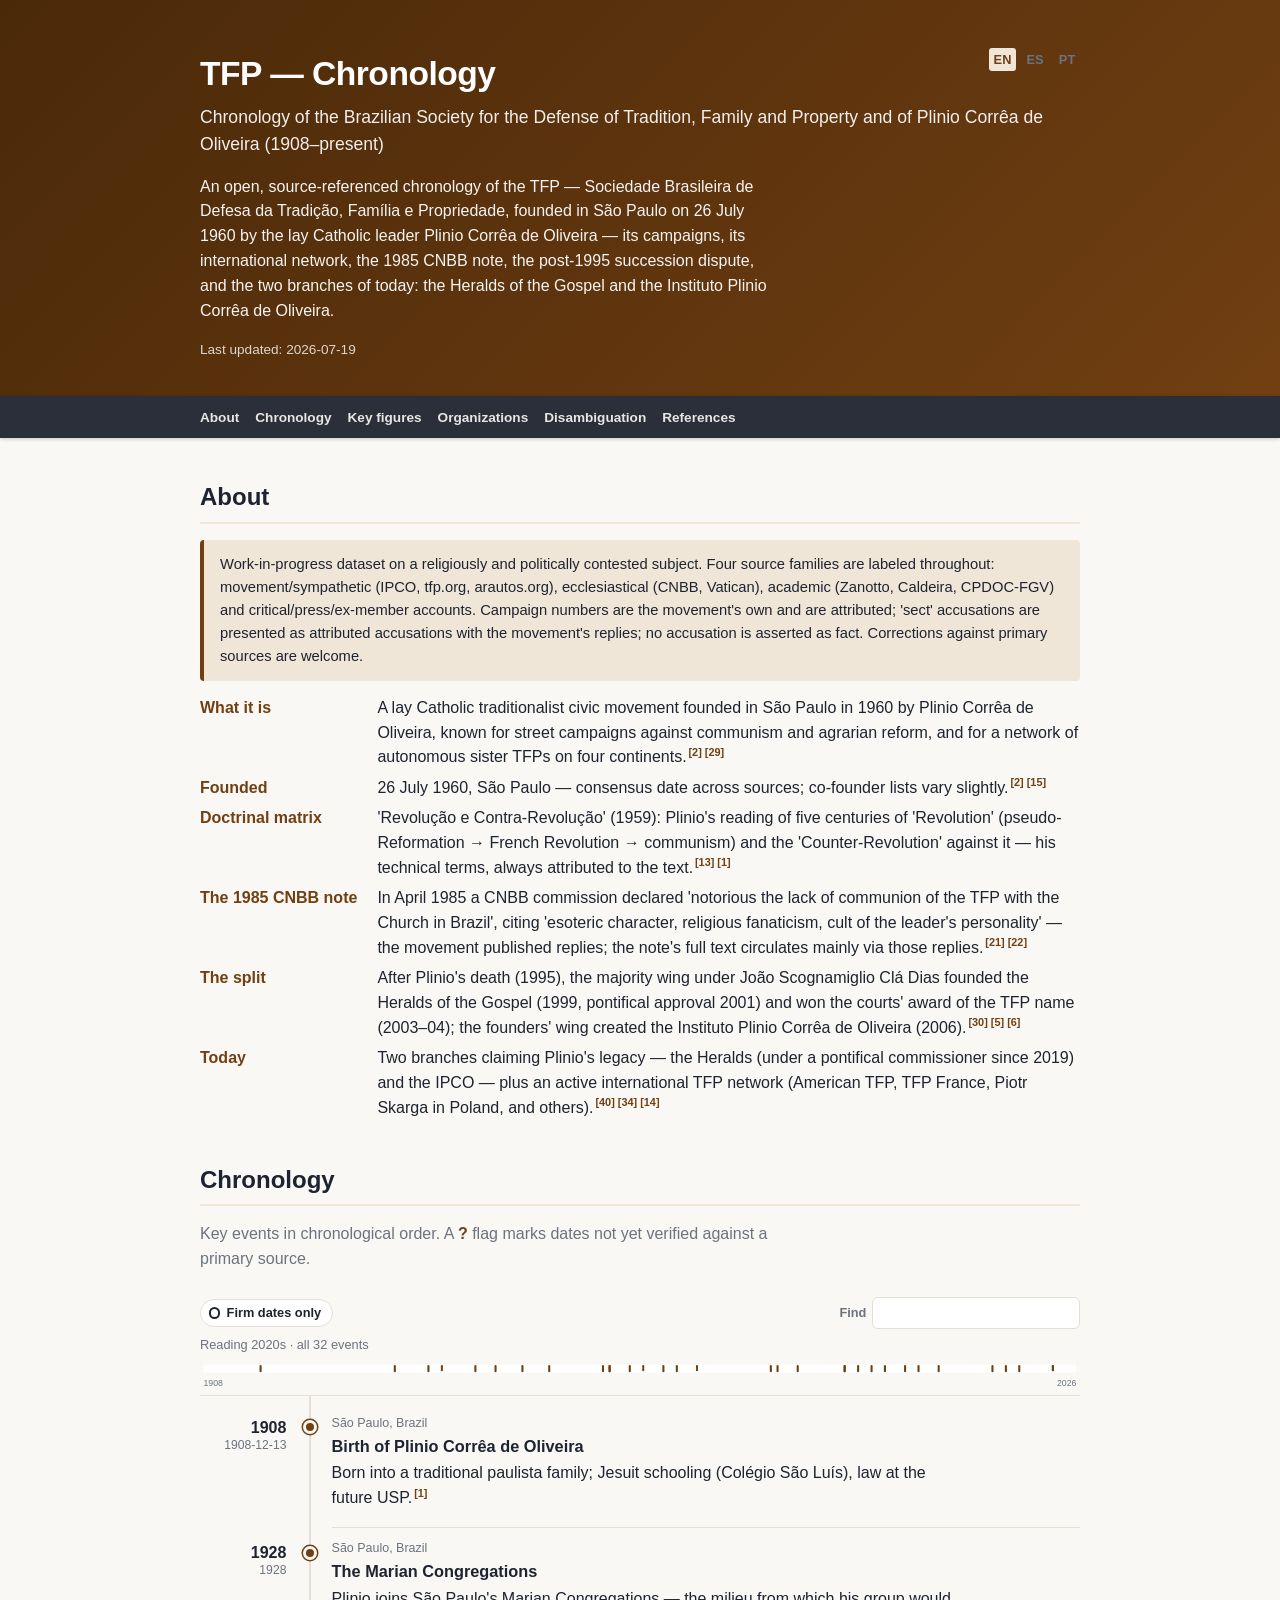
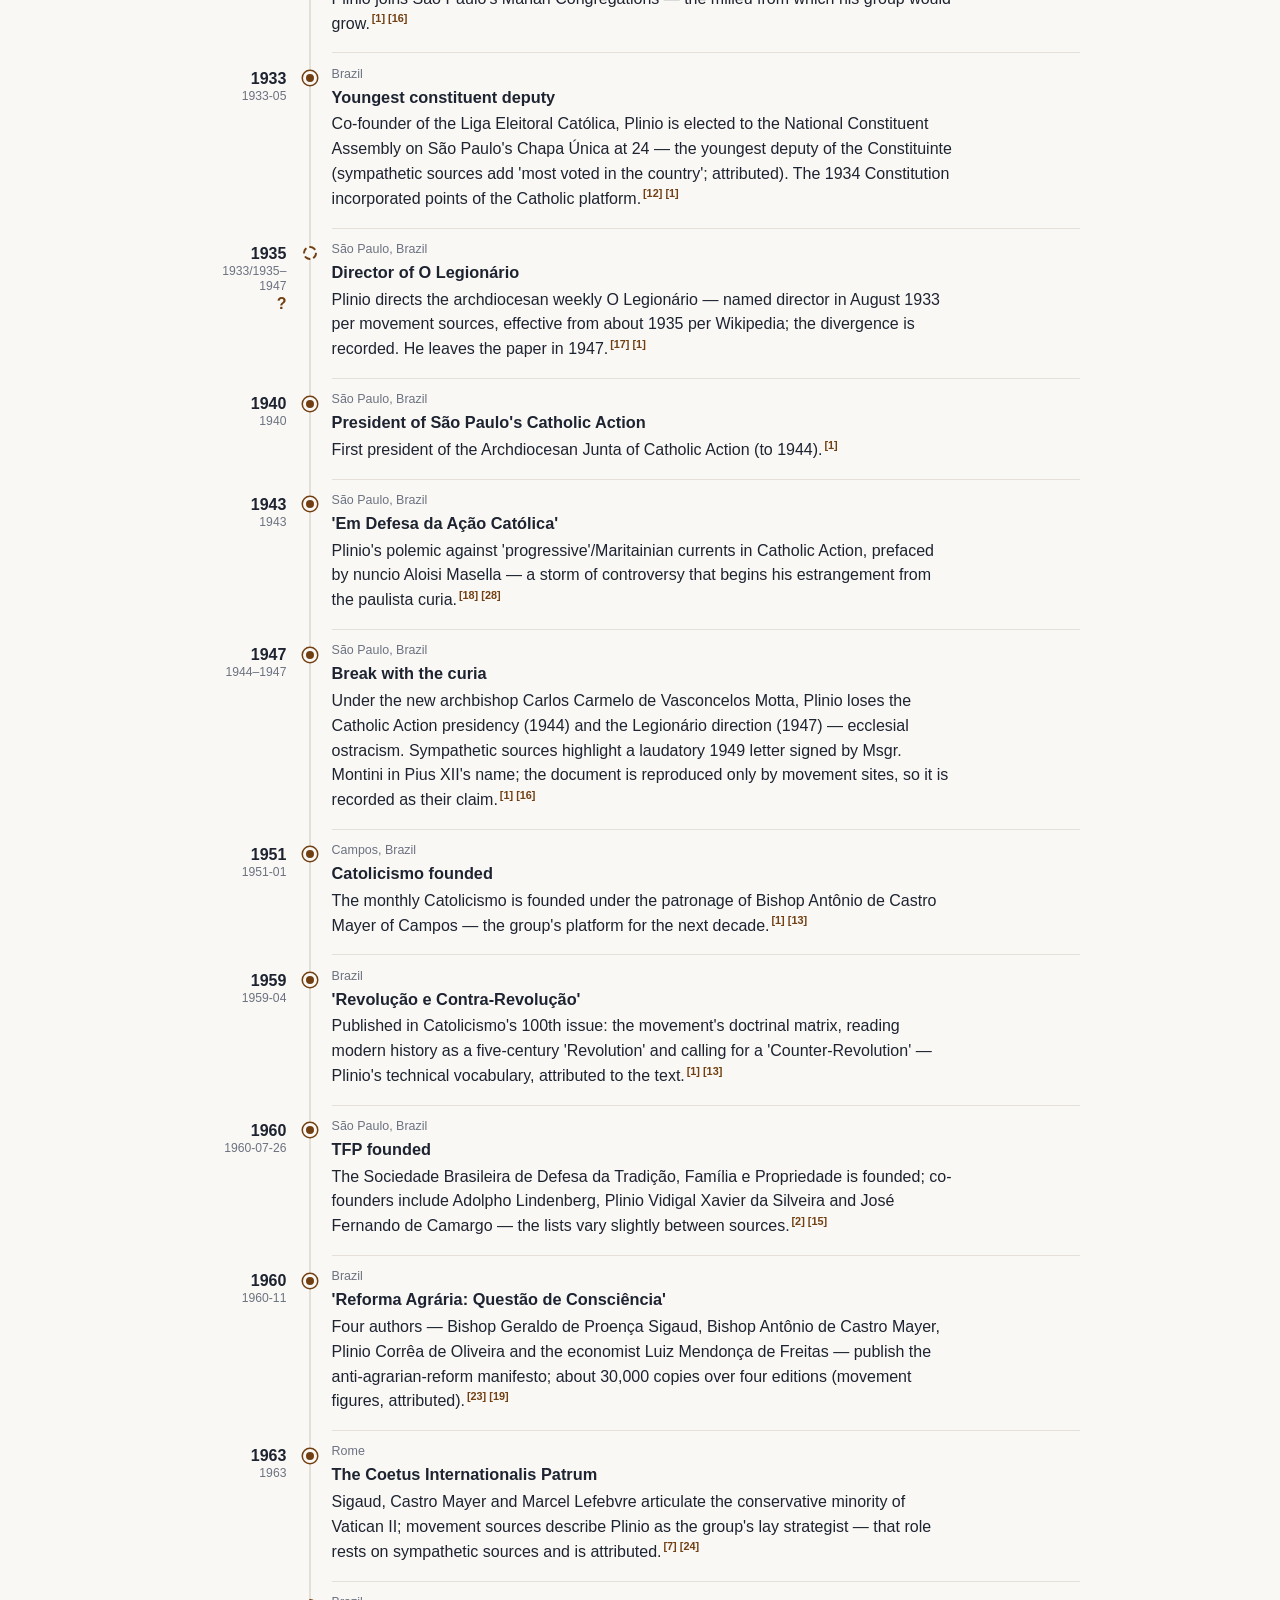
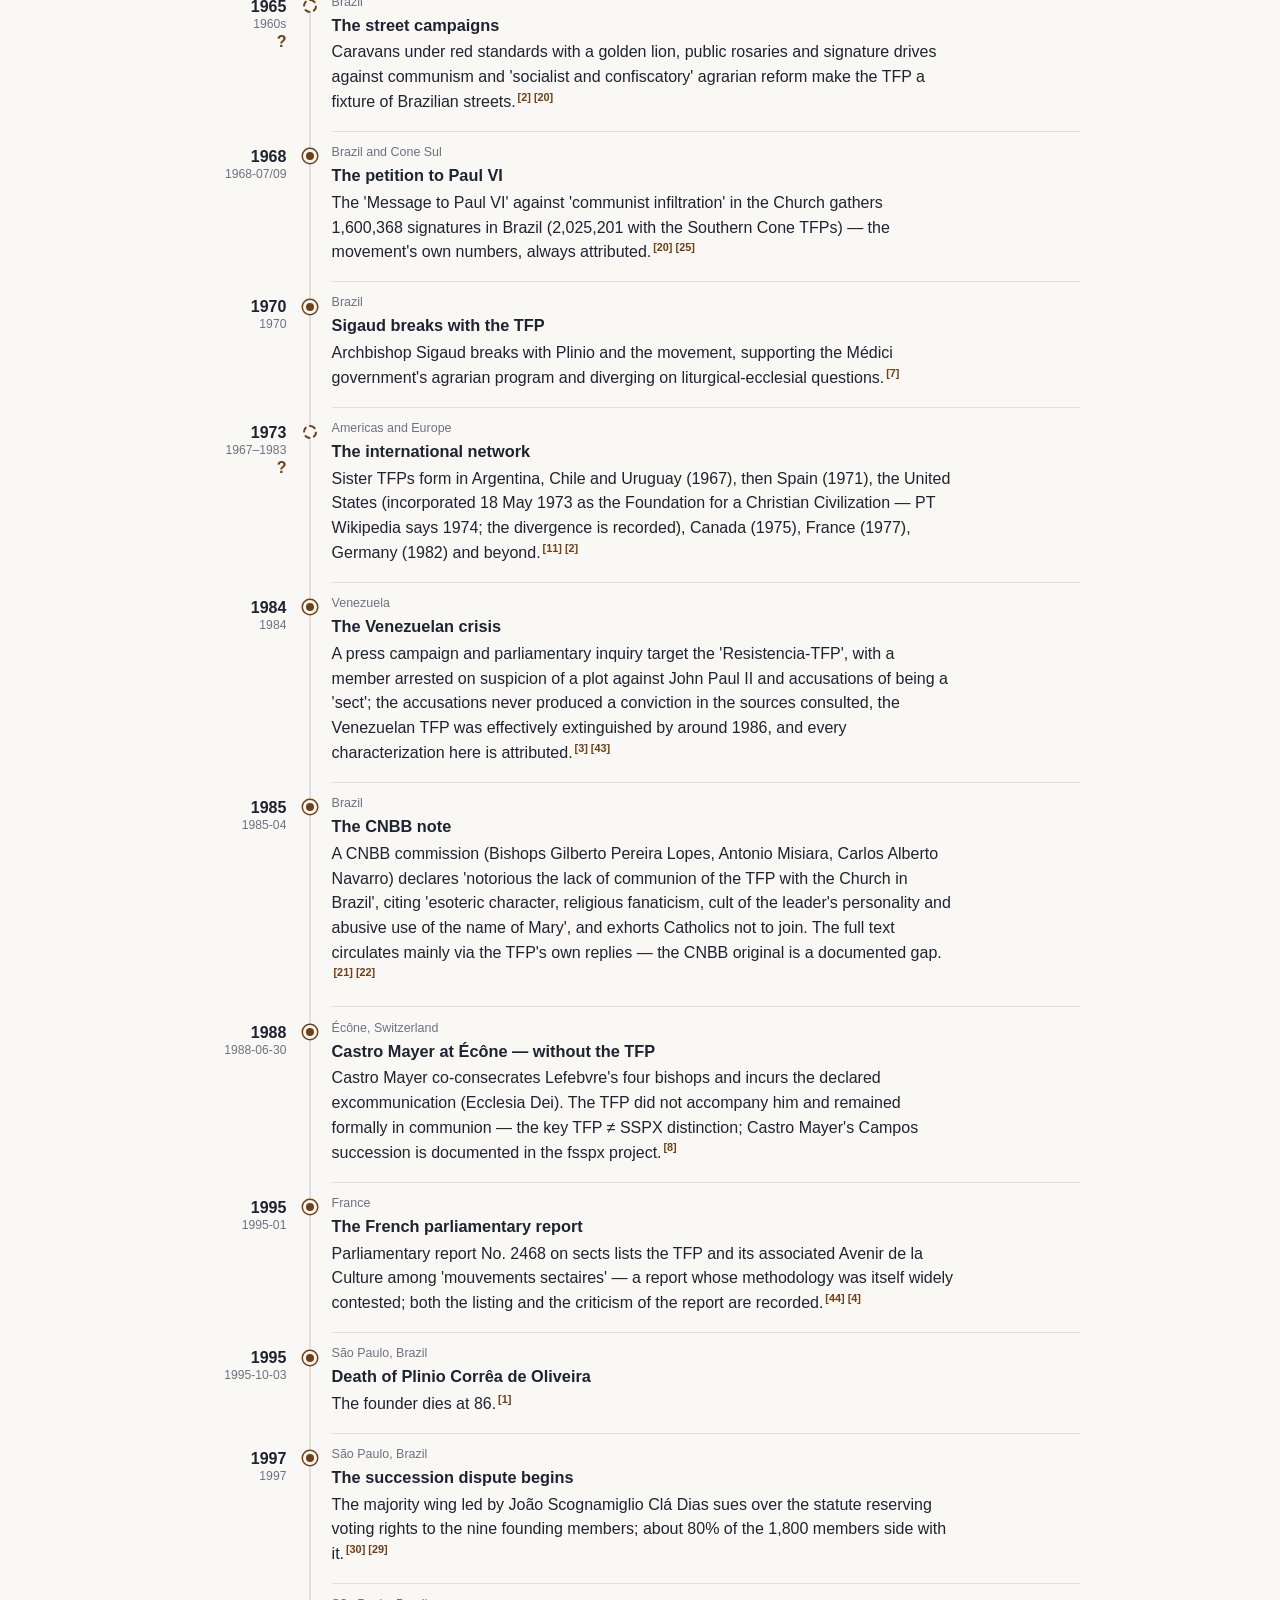
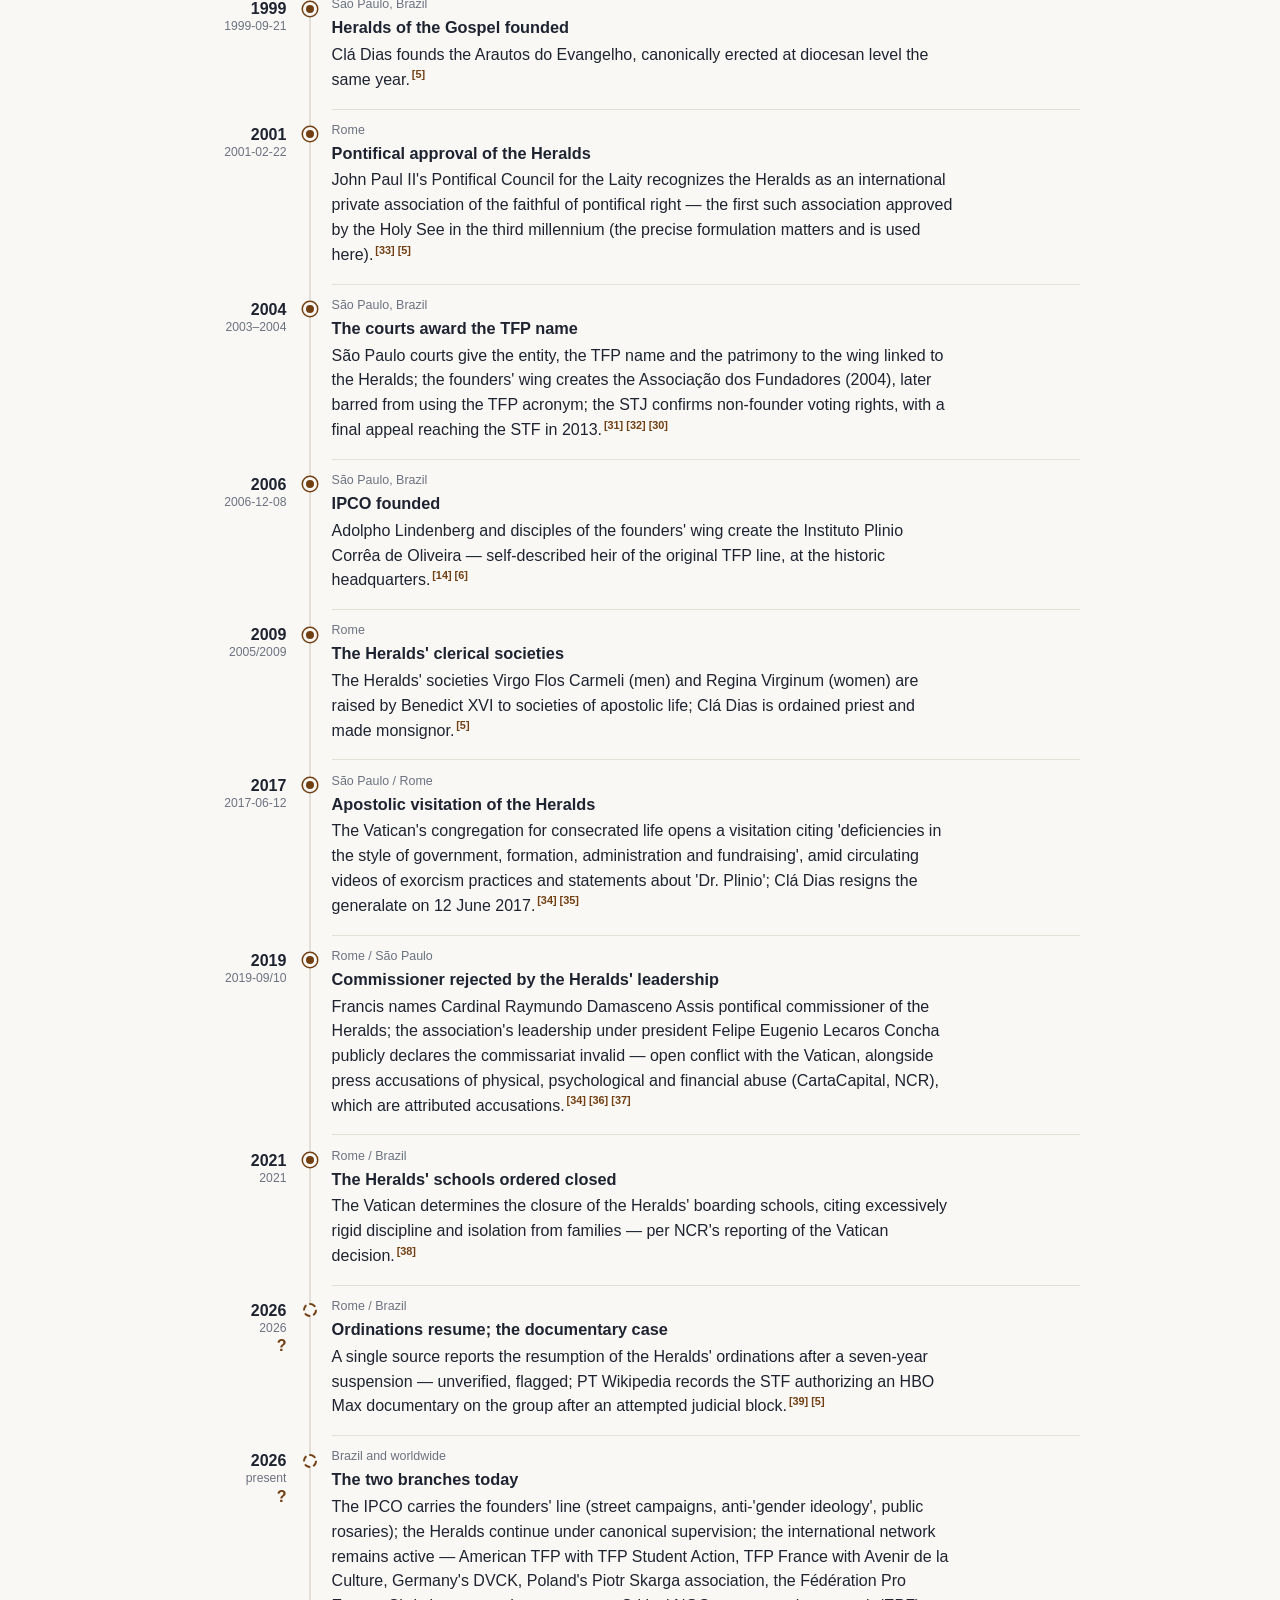
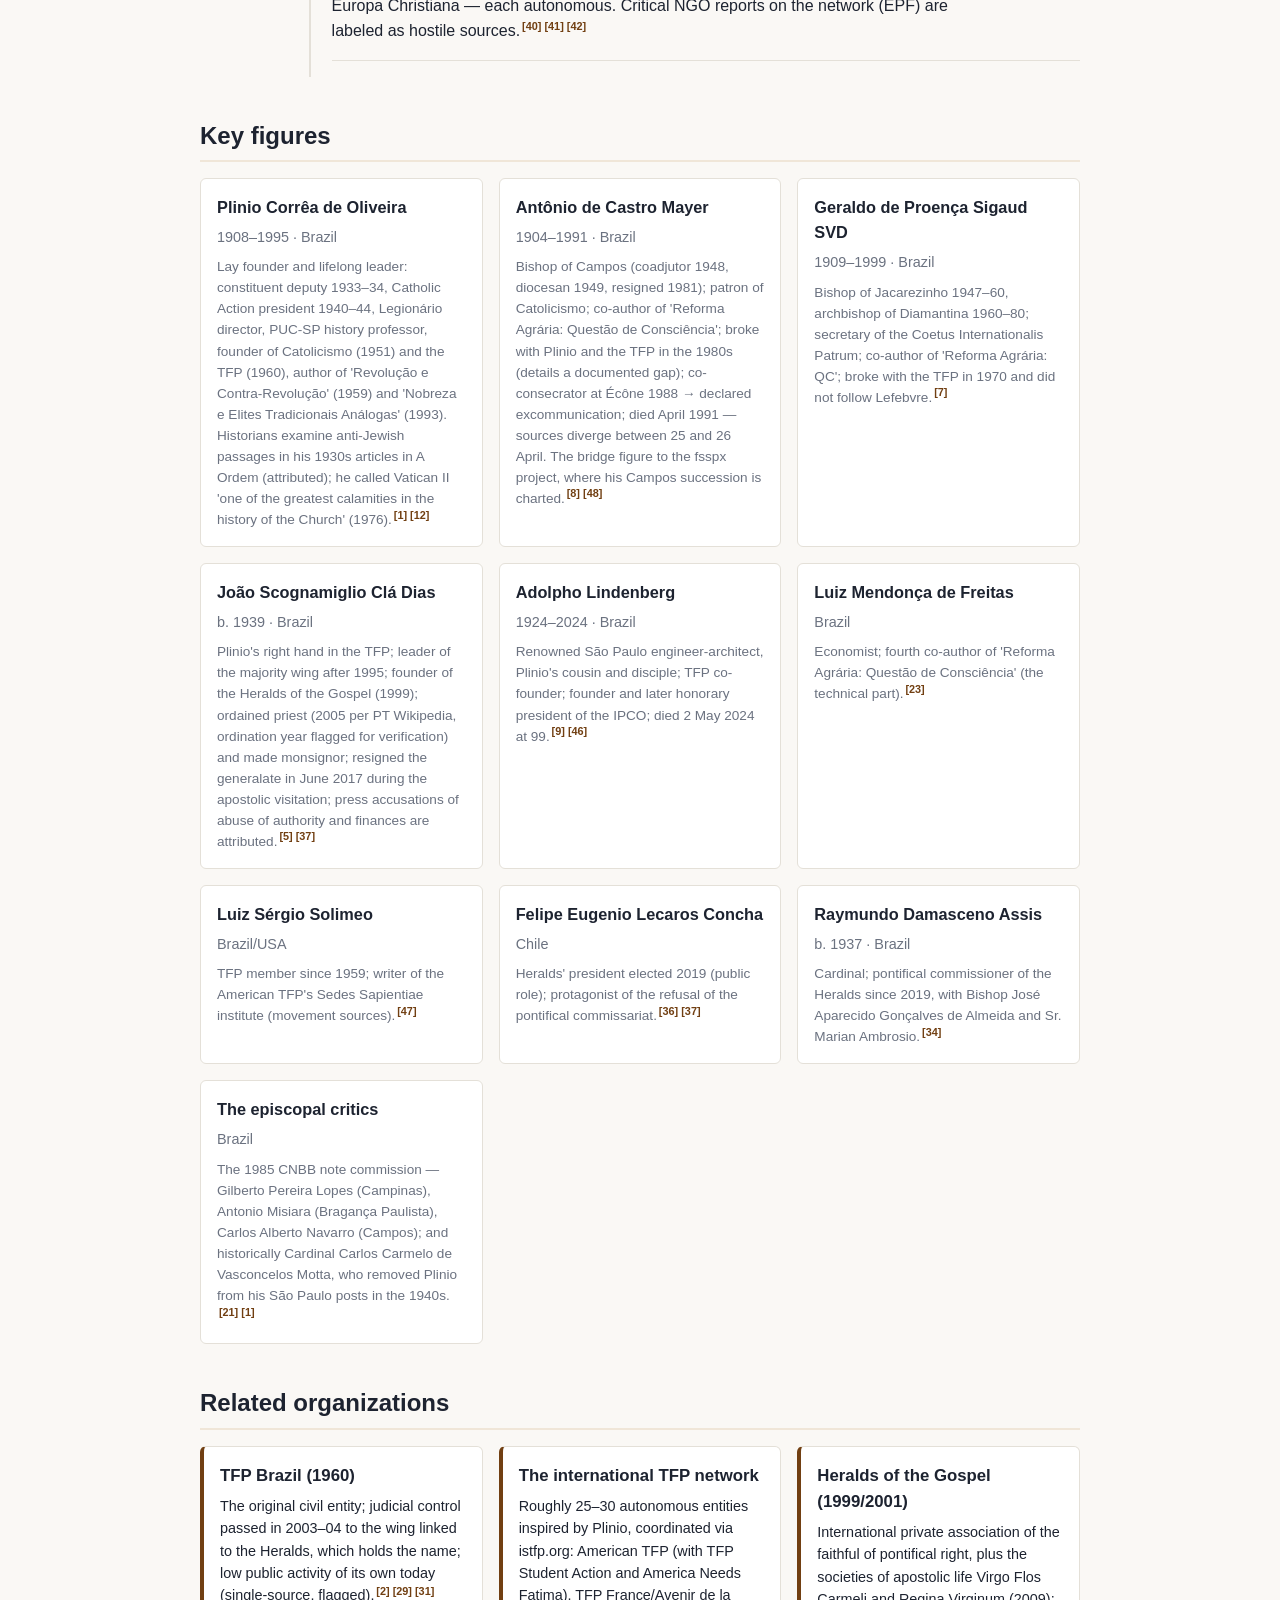
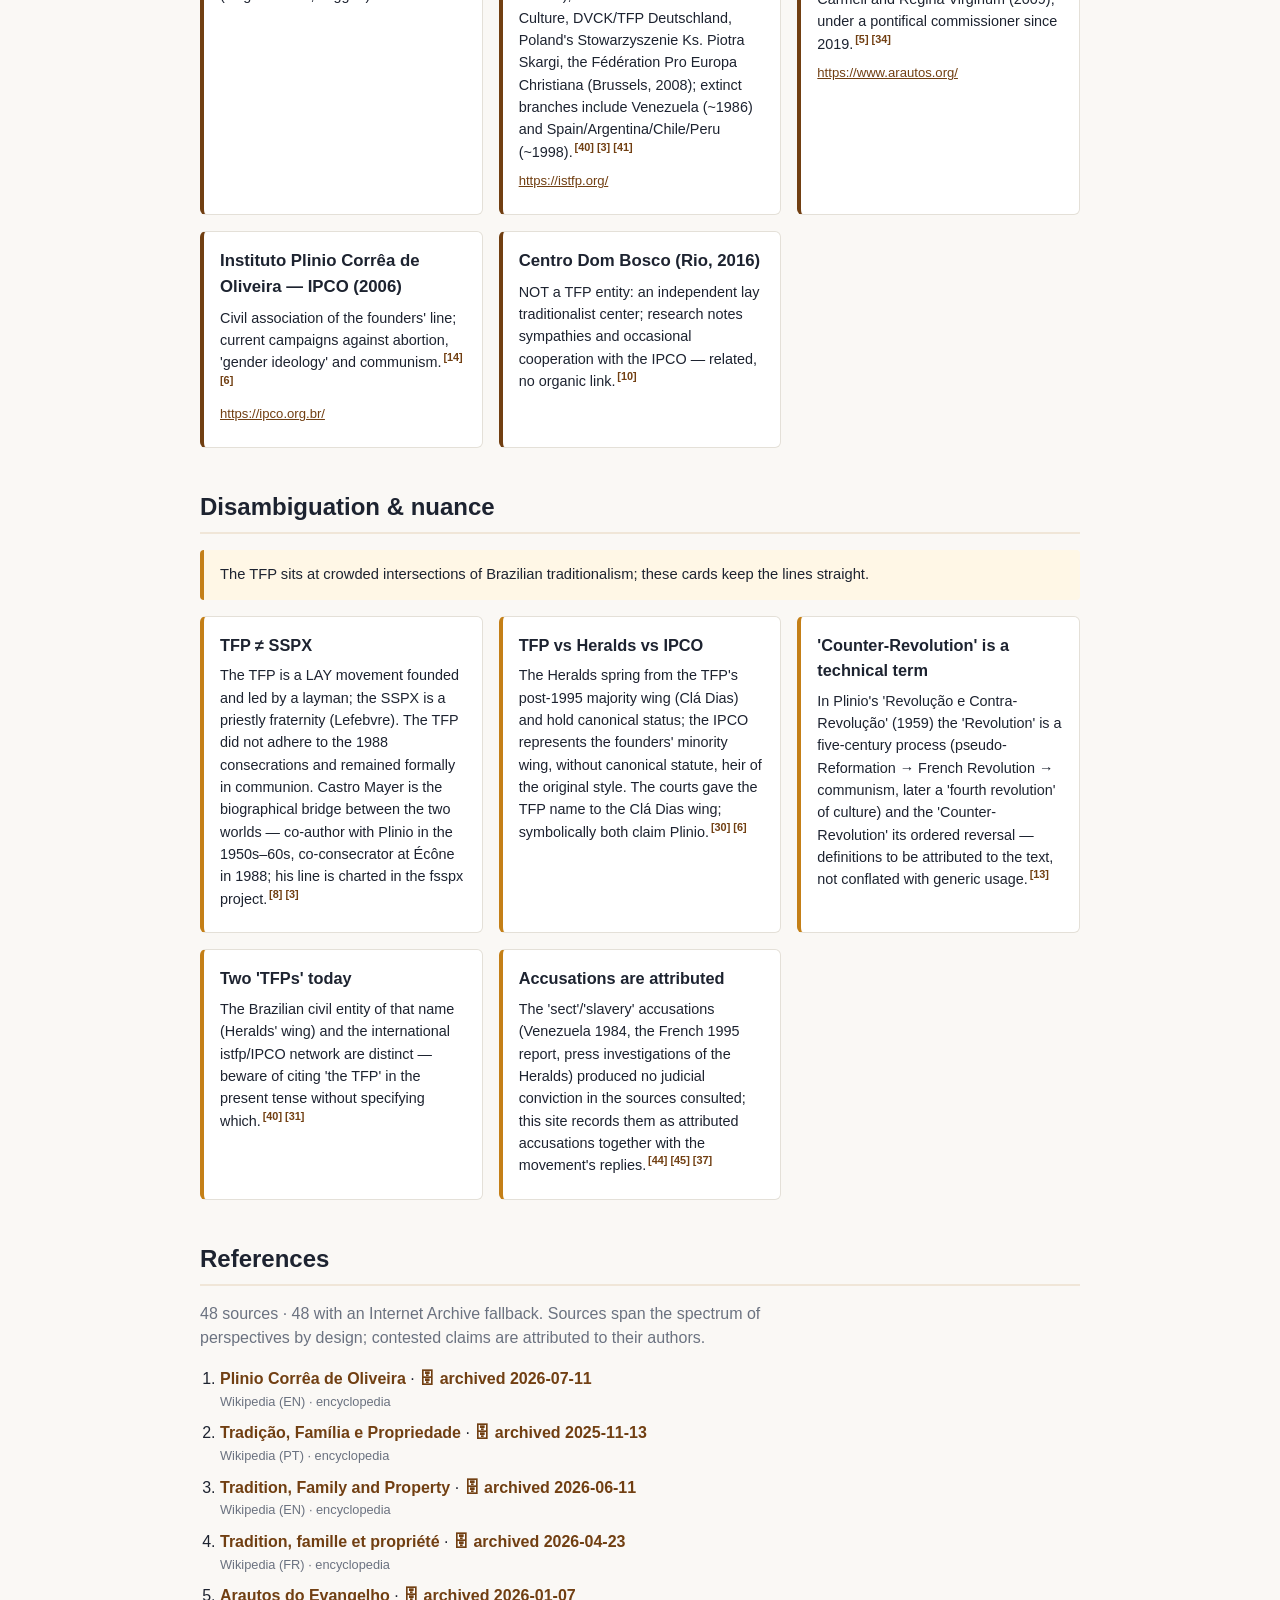
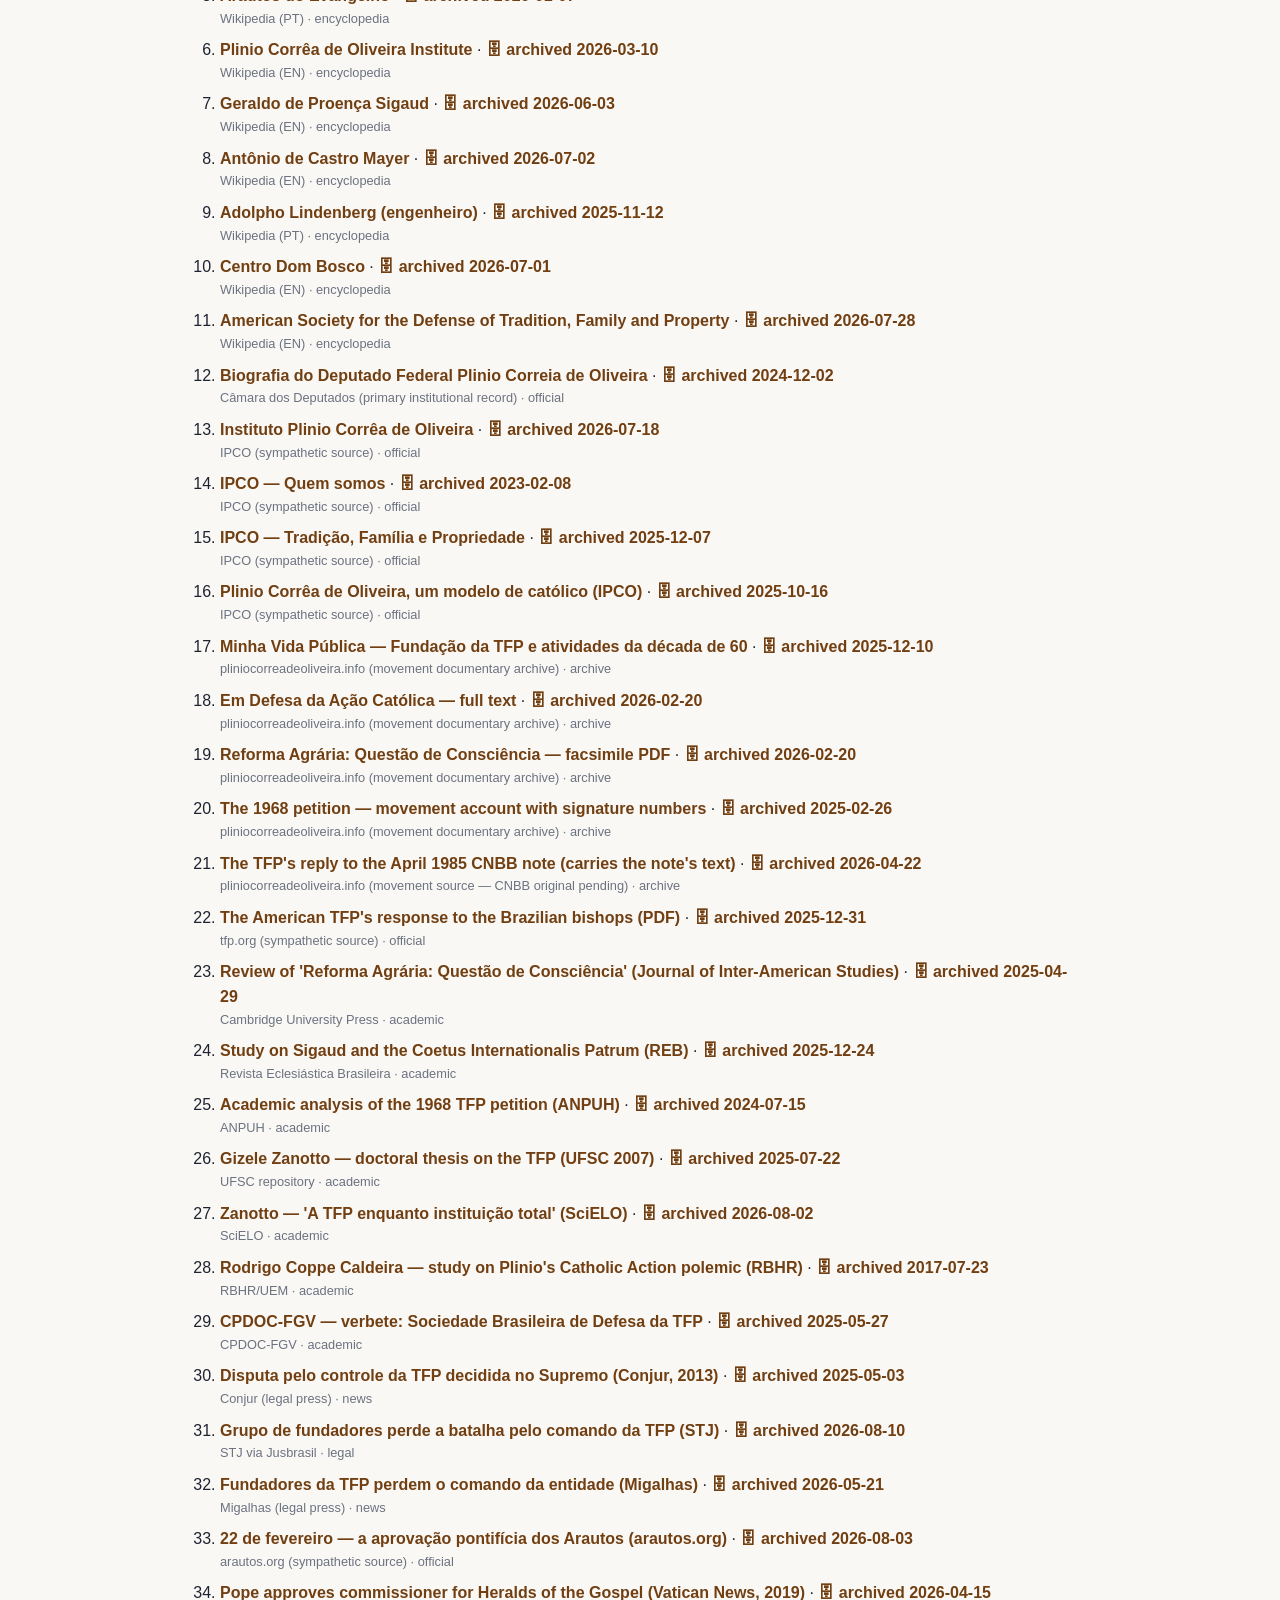
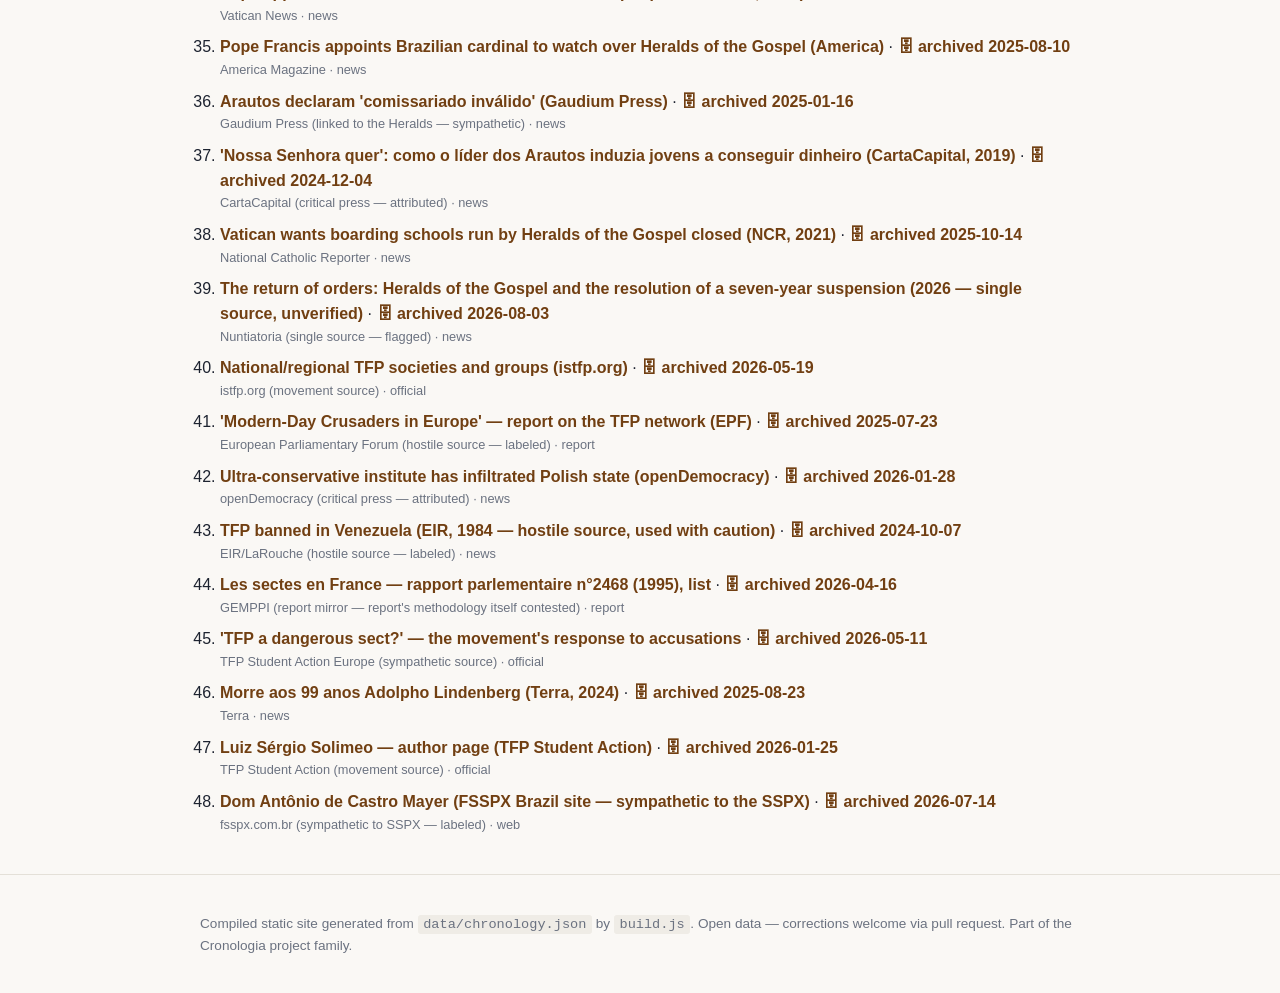
==== commit 9cd0014c: "Re-sync the river with core#111: full-width ribbon, lane palette build.js, the river style block and" ====
--- a/docs/en/index.html
+++ b/docs/en/index.html
@@ -92,10 +92,10 @@
           <label class="rv-find">Find <input type="search" autocomplete="off"></label>
           <p class="rv-status" aria-live="polite" data-all="all {n} events" data-some="{n} of {total} events shown" data-reading="Reading"></p>
         </div>
-        <svg class="rv-ribbon" viewBox="-4 0 632 29" preserveAspectRatio="xMinYMid meet" role="img" aria-label="Overview of all 32 events; long gaps in the record are drawn as breaks">
-          <rect class="rv-row" x="0" y="2" width="624" height="9"/>
-          <line class="rv-tick rv-l0" data-i="0" x1="40.8" x2="40.8" y1="3.5" y2="9.5"/><line class="rv-tick rv-l0" data-i="1" x1="136.8" x2="136.8" y1="3.5" y2="9.5"/><line class="rv-tick rv-l0" data-i="2" x1="160.8" x2="160.8" y1="3.5" y2="9.5"/><line class="rv-tick rv-l0 rv-u" data-i="3" x1="170.4" x2="170.4" y1="3.5" y2="9.5"/><line class="rv-tick rv-l0" data-i="4" x1="194.4" x2="194.4" y1="3.5" y2="9.5"/><line class="rv-tick rv-l0" data-i="5" x1="208.8" x2="208.8" y1="3.5" y2="9.5"/><line class="rv-tick rv-l0" data-i="6" x1="228" x2="228" y1="3.5" y2="9.5"/><line class="rv-tick rv-l0" data-i="7" x1="247.2" x2="247.2" y1="3.5" y2="9.5"/><line class="rv-tick rv-l0" data-i="8" x1="285.6" x2="285.6" y1="3.5" y2="9.5"/><line class="rv-tick rv-l0" data-i="9" x1="290.4" x2="290.4" y1="3.5" y2="9.5"/><line class="rv-tick rv-l0" data-i="10" x1="290.4" x2="290.4" y1="3.5" y2="9.5"/><line class="rv-tick rv-l0" data-i="11" x1="304.8" x2="304.8" y1="3.5" y2="9.5"/><line class="rv-tick rv-l0 rv-u" data-i="12" x1="314.4" x2="314.4" y1="3.5" y2="9.5"/><line class="rv-tick rv-l0" data-i="13" x1="328.8" x2="328.8" y1="3.5" y2="9.5"/><line class="rv-tick rv-l0" data-i="14" x1="338.4" x2="338.4" y1="3.5" y2="9.5"/><line class="rv-tick rv-l0 rv-u" data-i="15" x1="352.8" x2="352.8" y1="3.5" y2="9.5"/><line class="rv-tick rv-l0" data-i="16" x1="405.6" x2="405.6" y1="3.5" y2="9.5"/><line class="rv-tick rv-l0" data-i="17" x1="410.4" x2="410.4" y1="3.5" y2="9.5"/><line class="rv-tick rv-l0" data-i="18" x1="424.8" x2="424.8" y1="3.5" y2="9.5"/><line class="rv-tick rv-l0" data-i="19" x1="458.4" x2="458.4" y1="3.5" y2="9.5"/><line class="rv-tick rv-l0" data-i="20" x1="458.4" x2="458.4" y1="3.5" y2="9.5"/><line class="rv-tick rv-l0" data-i="21" x1="468" x2="468" y1="3.5" y2="9.5"/><line class="rv-tick rv-l0" data-i="22" x1="477.6" x2="477.6" y1="3.5" y2="9.5"/><line class="rv-tick rv-l0" data-i="23" x1="487.2" x2="487.2" y1="3.5" y2="9.5"/><line class="rv-tick rv-l0" data-i="24" x1="501.6" x2="501.6" y1="3.5" y2="9.5"/><line class="rv-tick rv-l0" data-i="25" x1="511.2" x2="511.2" y1="3.5" y2="9.5"/><line class="rv-tick rv-l0" data-i="26" x1="525.6" x2="525.6" y1="3.5" y2="9.5"/><line class="rv-tick rv-l0" data-i="27" x1="564" x2="564" y1="3.5" y2="9.5"/><line class="rv-tick rv-l0" data-i="28" x1="573.6" x2="573.6" y1="3.5" y2="9.5"/><line class="rv-tick rv-l0" data-i="29" x1="583.2" x2="583.2" y1="3.5" y2="9.5"/><line class="rv-tick rv-l0 rv-u" data-i="30" x1="607.2" x2="607.2" y1="3.5" y2="9.5"/><line class="rv-tick rv-l0 rv-u" data-i="31" x1="607.2" x2="607.2" y1="3.5" y2="9.5"/>
-          <text class="rv-axis" x="0" y="26" text-anchor="start">1908</text><text class="rv-axis" x="624" y="26" text-anchor="end">2026</text><rect class="rv-win" x="0" y="0" width="0" height="13"/>
+        <svg class="rv-ribbon" viewBox="-4 0 1008 29" preserveAspectRatio="xMinYMid meet" role="img" aria-label="Overview of all 32 events; long gaps in the record are drawn as breaks">
+          <rect class="rv-row" x="0" y="2" width="1000" height="9"/>
+          <line class="rv-tick rv-l0" data-i="0" x1="65.4" x2="65.4" y1="3.5" y2="9.5"/><line class="rv-tick rv-l0" data-i="1" x1="219.2" x2="219.2" y1="3.5" y2="9.5"/><line class="rv-tick rv-l0" data-i="2" x1="257.7" x2="257.7" y1="3.5" y2="9.5"/><line class="rv-tick rv-l0 rv-u" data-i="3" x1="273.1" x2="273.1" y1="3.5" y2="9.5"/><line class="rv-tick rv-l0" data-i="4" x1="311.5" x2="311.5" y1="3.5" y2="9.5"/><line class="rv-tick rv-l0" data-i="5" x1="334.6" x2="334.6" y1="3.5" y2="9.5"/><line class="rv-tick rv-l0" data-i="6" x1="365.4" x2="365.4" y1="3.5" y2="9.5"/><line class="rv-tick rv-l0" data-i="7" x1="396.1" x2="396.1" y1="3.5" y2="9.5"/><line class="rv-tick rv-l0" data-i="8" x1="457.7" x2="457.7" y1="3.5" y2="9.5"/><line class="rv-tick rv-l0" data-i="9" x1="465.3" x2="465.3" y1="3.5" y2="9.5"/><line class="rv-tick rv-l0" data-i="10" x1="465.3" x2="465.3" y1="3.5" y2="9.5"/><line class="rv-tick rv-l0" data-i="11" x1="488.4" x2="488.4" y1="3.5" y2="9.5"/><line class="rv-tick rv-l0 rv-u" data-i="12" x1="503.8" x2="503.8" y1="3.5" y2="9.5"/><line class="rv-tick rv-l0" data-i="13" x1="526.9" x2="526.9" y1="3.5" y2="9.5"/><line class="rv-tick rv-l0" data-i="14" x1="542.3" x2="542.3" y1="3.5" y2="9.5"/><line class="rv-tick rv-l0 rv-u" data-i="15" x1="565.4" x2="565.4" y1="3.5" y2="9.5"/><line class="rv-tick rv-l0" data-i="16" x1="650" x2="650" y1="3.5" y2="9.5"/><line class="rv-tick rv-l0" data-i="17" x1="657.7" x2="657.7" y1="3.5" y2="9.5"/><line class="rv-tick rv-l0" data-i="18" x1="680.8" x2="680.8" y1="3.5" y2="9.5"/><line class="rv-tick rv-l0" data-i="19" x1="734.6" x2="734.6" y1="3.5" y2="9.5"/><line class="rv-tick rv-l0" data-i="20" x1="734.6" x2="734.6" y1="3.5" y2="9.5"/><line class="rv-tick rv-l0" data-i="21" x1="750" x2="750" y1="3.5" y2="9.5"/><line class="rv-tick rv-l0" data-i="22" x1="765.4" x2="765.4" y1="3.5" y2="9.5"/><line class="rv-tick rv-l0" data-i="23" x1="780.7" x2="780.7" y1="3.5" y2="9.5"/><line class="rv-tick rv-l0" data-i="24" x1="803.8" x2="803.8" y1="3.5" y2="9.5"/><line class="rv-tick rv-l0" data-i="25" x1="819.2" x2="819.2" y1="3.5" y2="9.5"/><line class="rv-tick rv-l0" data-i="26" x1="842.3" x2="842.3" y1="3.5" y2="9.5"/><line class="rv-tick rv-l0" data-i="27" x1="903.9" x2="903.9" y1="3.5" y2="9.5"/><line class="rv-tick rv-l0" data-i="28" x1="919.3" x2="919.3" y1="3.5" y2="9.5"/><line class="rv-tick rv-l0" data-i="29" x1="934.6" x2="934.6" y1="3.5" y2="9.5"/><line class="rv-tick rv-l0 rv-u" data-i="30" x1="973.1" x2="973.1" y1="3.5" y2="9.5"/><line class="rv-tick rv-l0 rv-u" data-i="31" x1="973.1" x2="973.1" y1="3.5" y2="9.5"/>
+          <text class="rv-axis" x="0" y="26" text-anchor="start">1908</text><text class="rv-axis" x="1000" y="26" text-anchor="end">2026</text><rect class="rv-win" x="0" y="0" width="0" height="13"/>
         </svg>
       </div>
       <ol class="rv-list" style="--lanes:1">
--- a/docs/styles.css
+++ b/docs/styles.css
@@ -445,18 +445,21 @@
 
 /* ---------------------------------------------------------------------------
    Time river (core#108): the chronology as lane tracks, opt-in with
-   meta.layout "river". Lane 0 is the site accent; the others are fixed hues
-   chosen to stay apart from each other and readable on the light ground.
+   meta.layout "river". A single-track river takes the site accent. With a
+   lane taxonomy (.rv-lanes) every lane takes a fixed hue from one palette,
+   chosen to stay apart from each other and readable on the light ground; a
+   site accent could otherwise land next to one of them (rcc: rose on rose).
    --------------------------------------------------------------------------- */
 .river { --rv-tw: 20px; --rv-yw: 5.6rem; --rv-top: 2.6rem; }
 .rv-l0 { --c: var(--accent); }
+.rv-lanes .rv-l0 { --c: #4338a0; }
 .rv-l1 { --c: #13776d; }
 .rv-l2 { --c: #a8620f; }
-.rv-l3 { --c: #b03a5b; }
-.rv-l4 { --c: #3f6ea8; }
-.rv-l5 { --c: #6b7a1f; }
-.rv-l6 { --c: #7d3c98; }
-.rv-l7 { --c: #8a5a44; }
+.rv-l3 { --c: #b0306a; }
+.rv-l4 { --c: #2f7fb5; }
+.rv-l5 { --c: #5e7a1a; }
+.rv-l6 { --c: #8a5a44; }
+.rv-l7 { --c: #555f6d; }
 .rv-bar { background: var(--bg); padding: .6rem 0 .4rem; border-bottom: 1px solid var(--line); display: grid; gap: .5rem; z-index: 5; }
 @media (min-width: 700px) and (min-height: 640px) { .rv-bar { position: sticky; top: var(--rv-top); } }
 .rv-controls { display: flex; flex-wrap: wrap; gap: .4rem .5rem; align-items: center; }
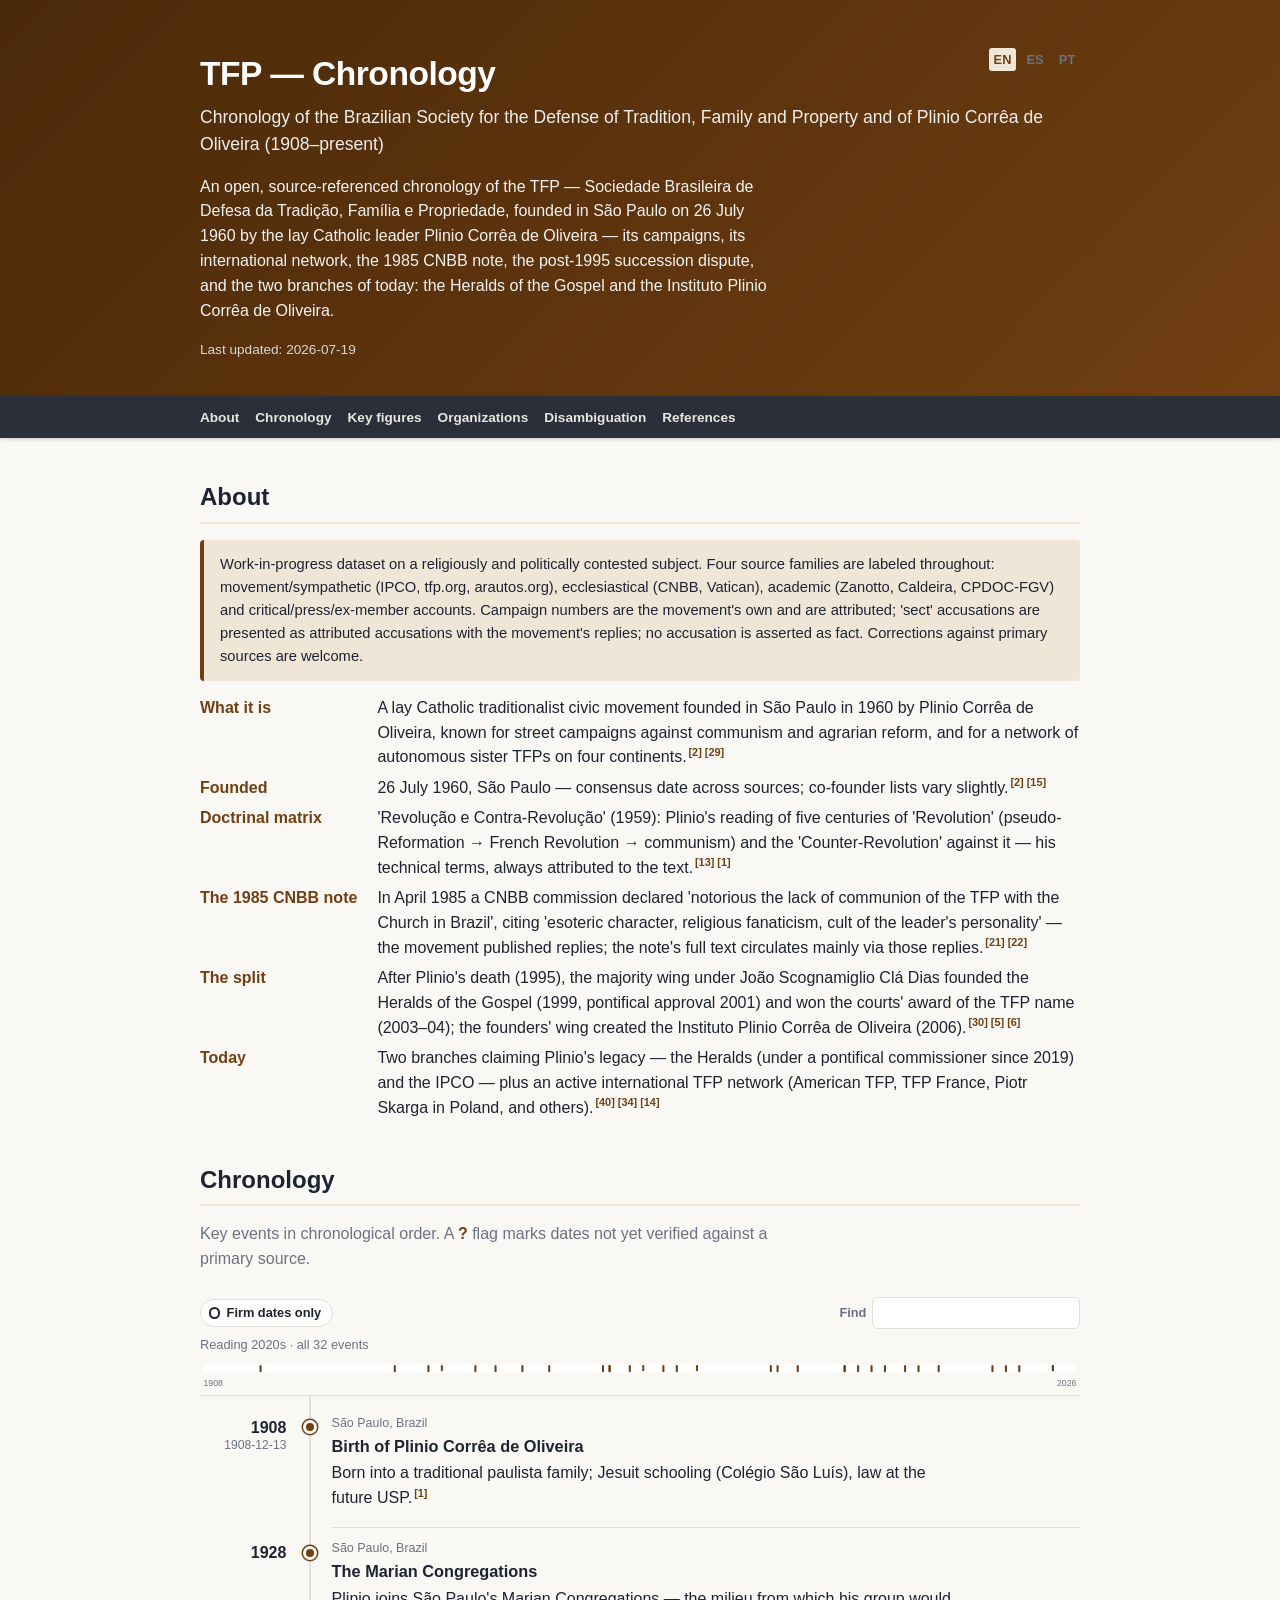
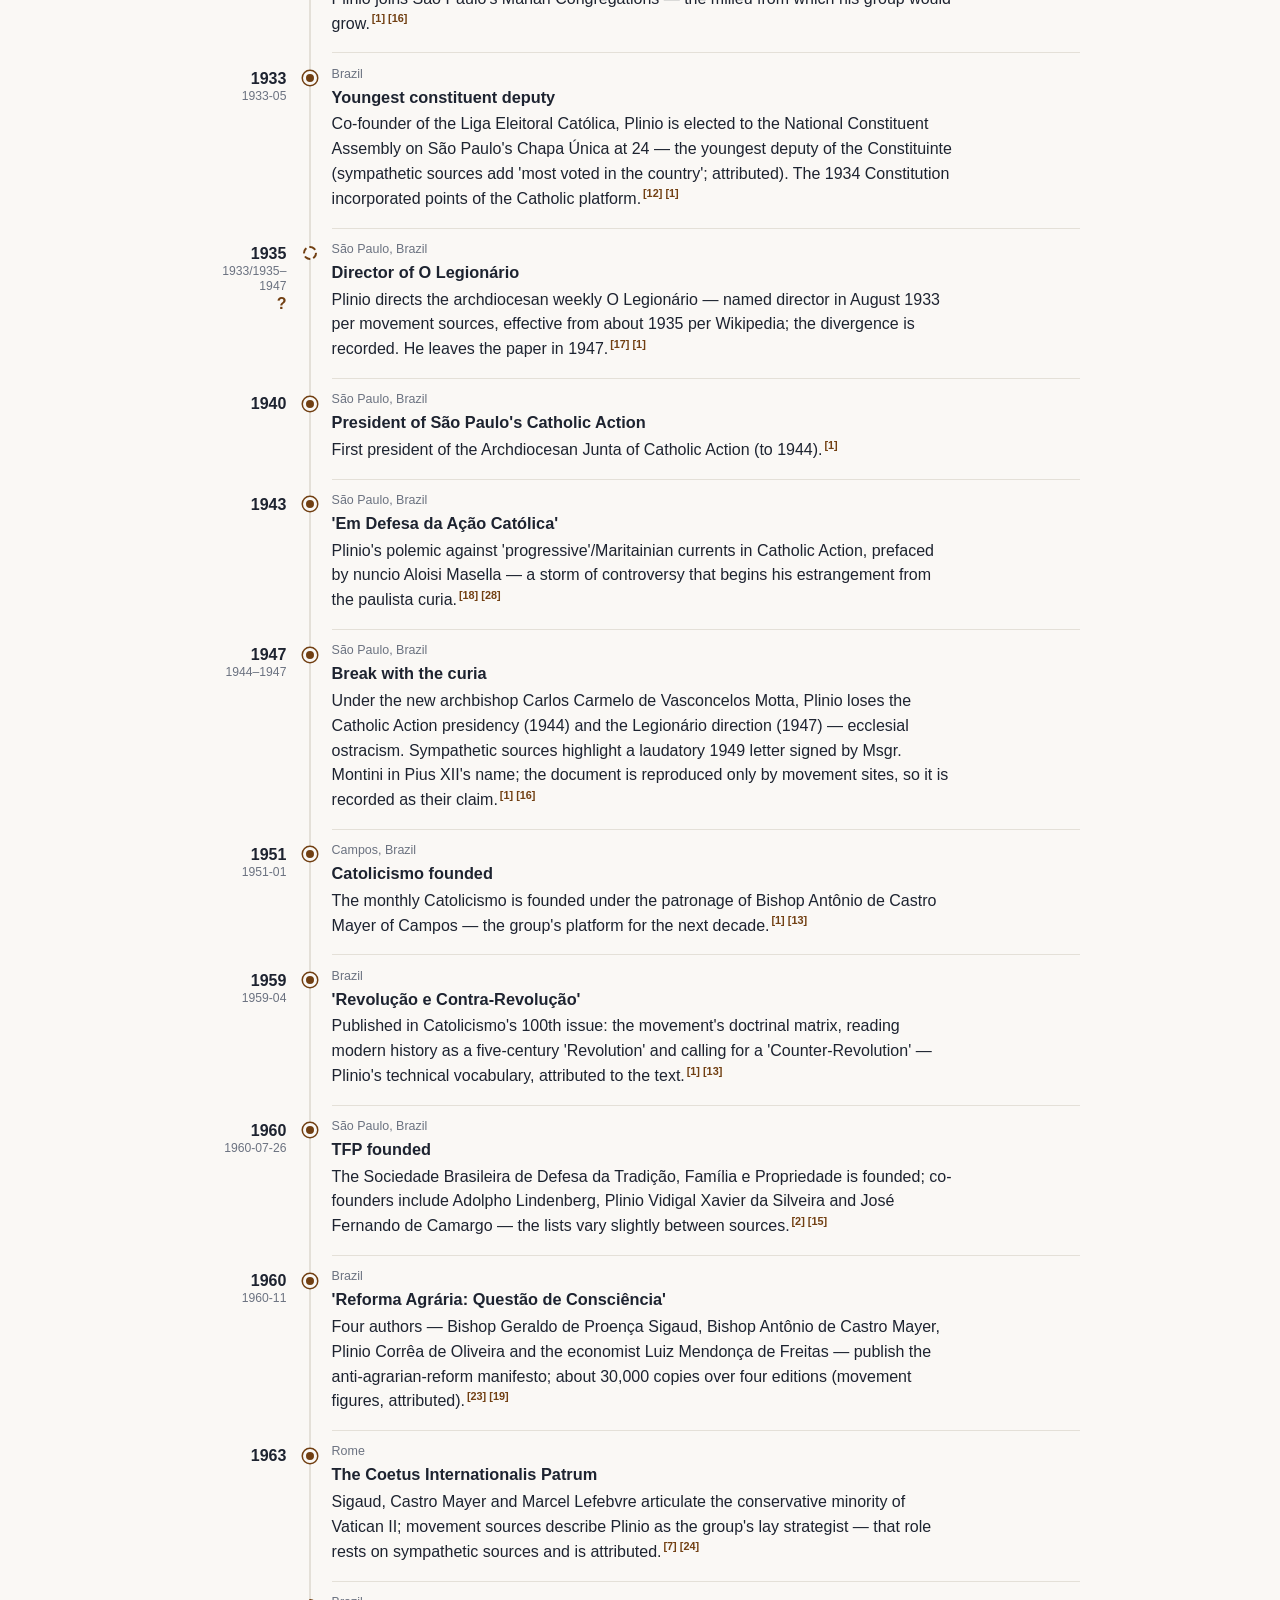
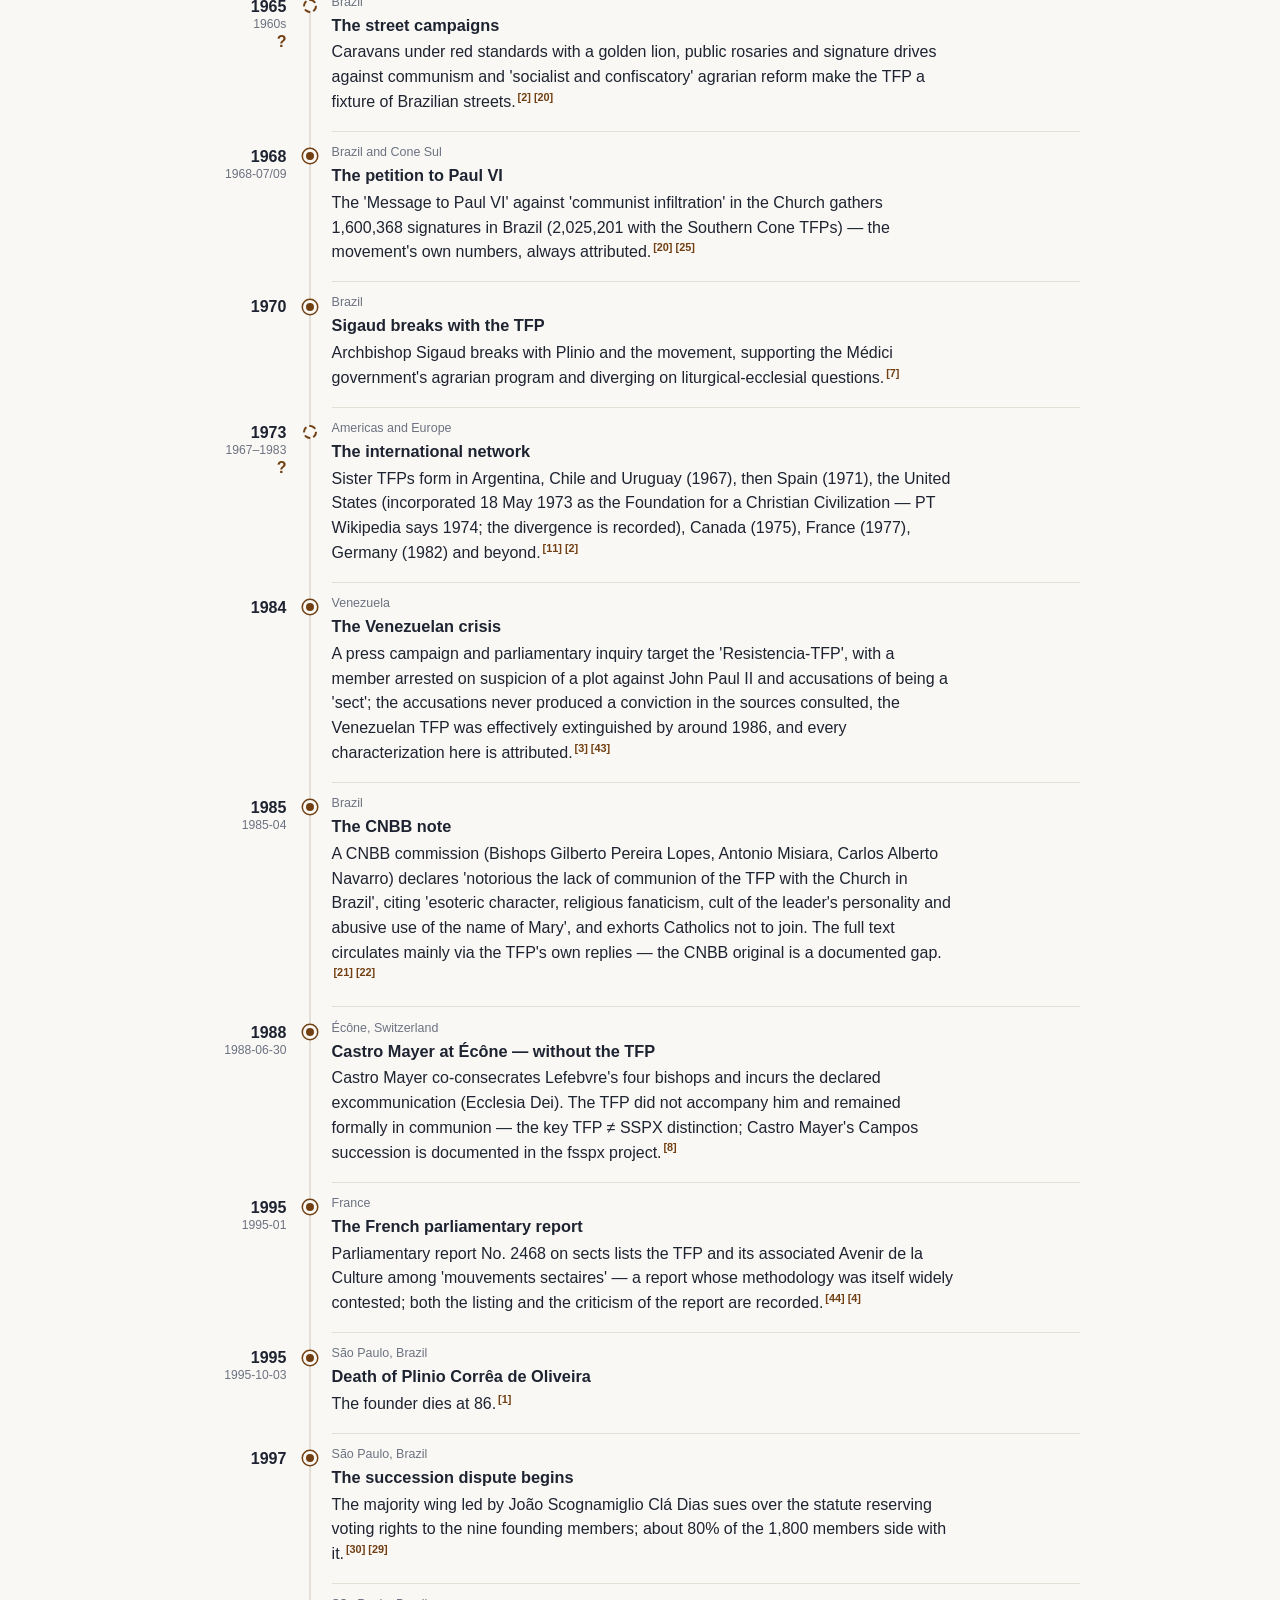
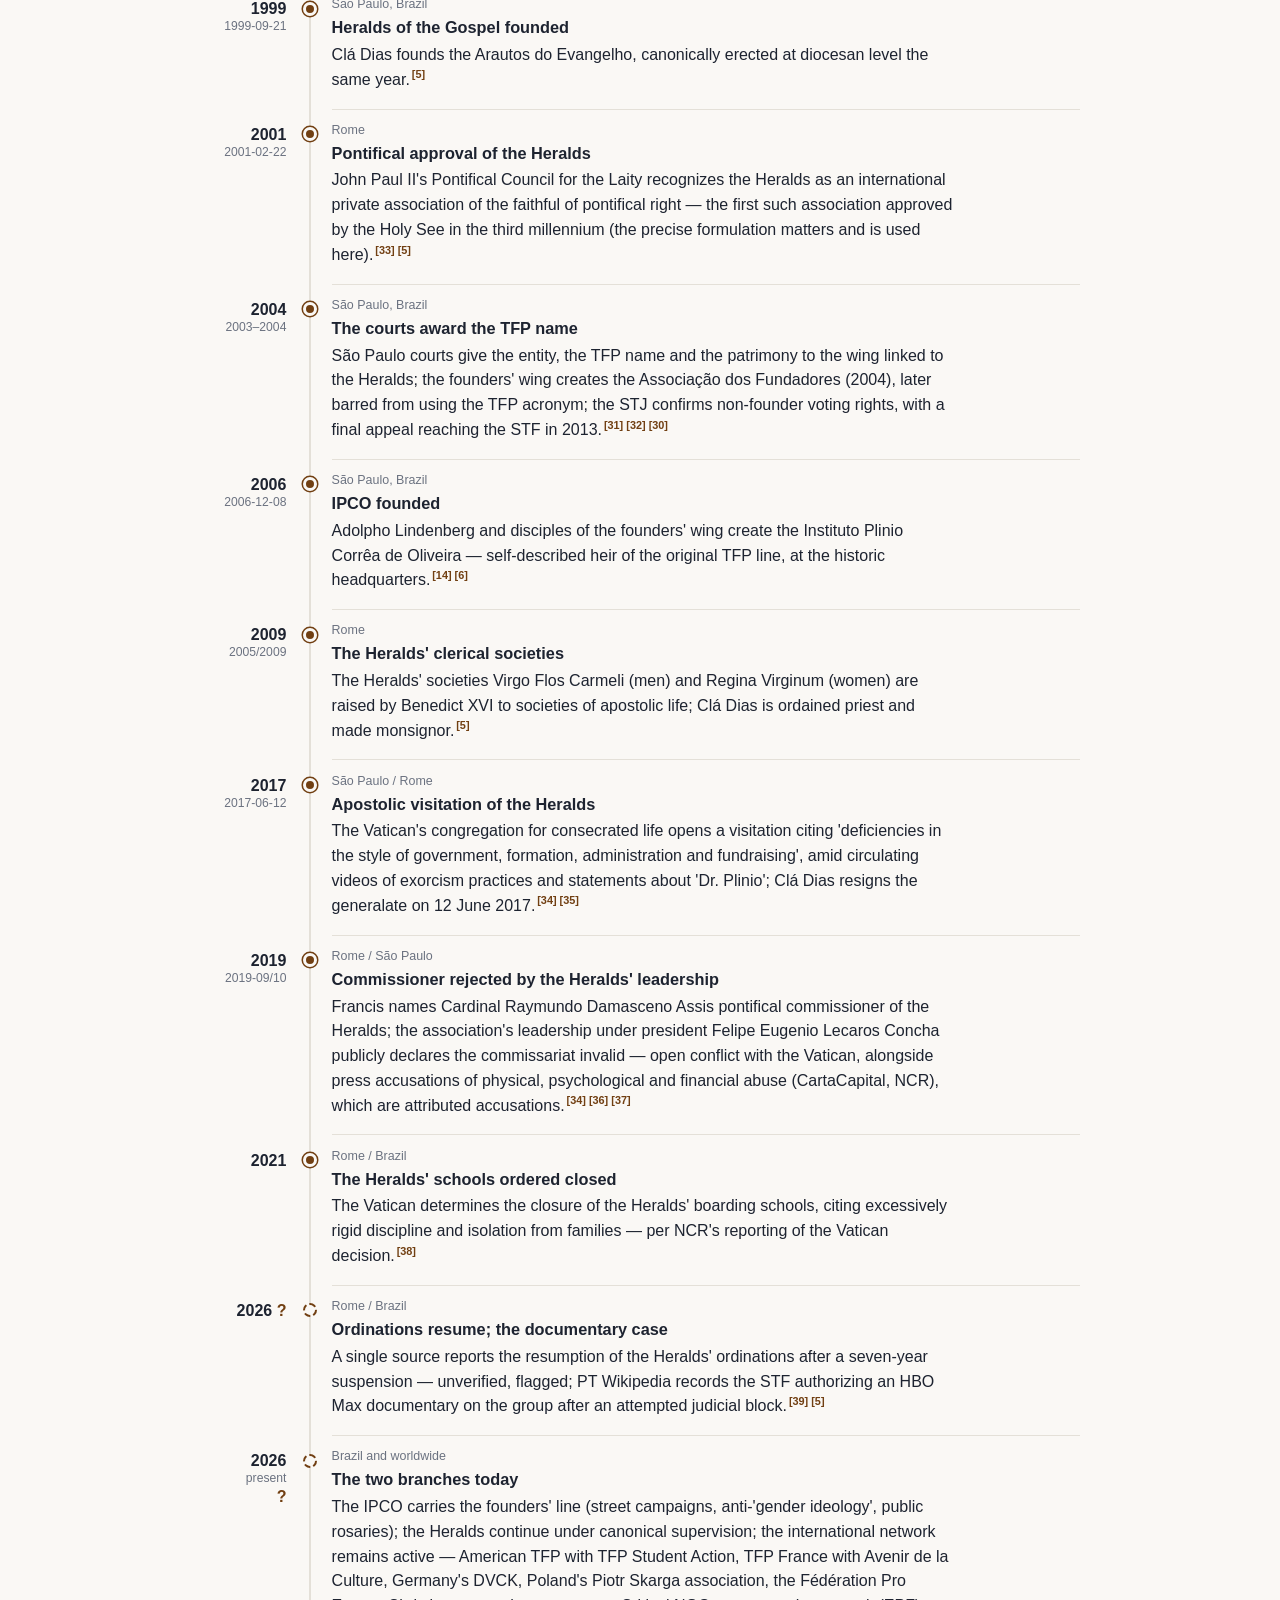
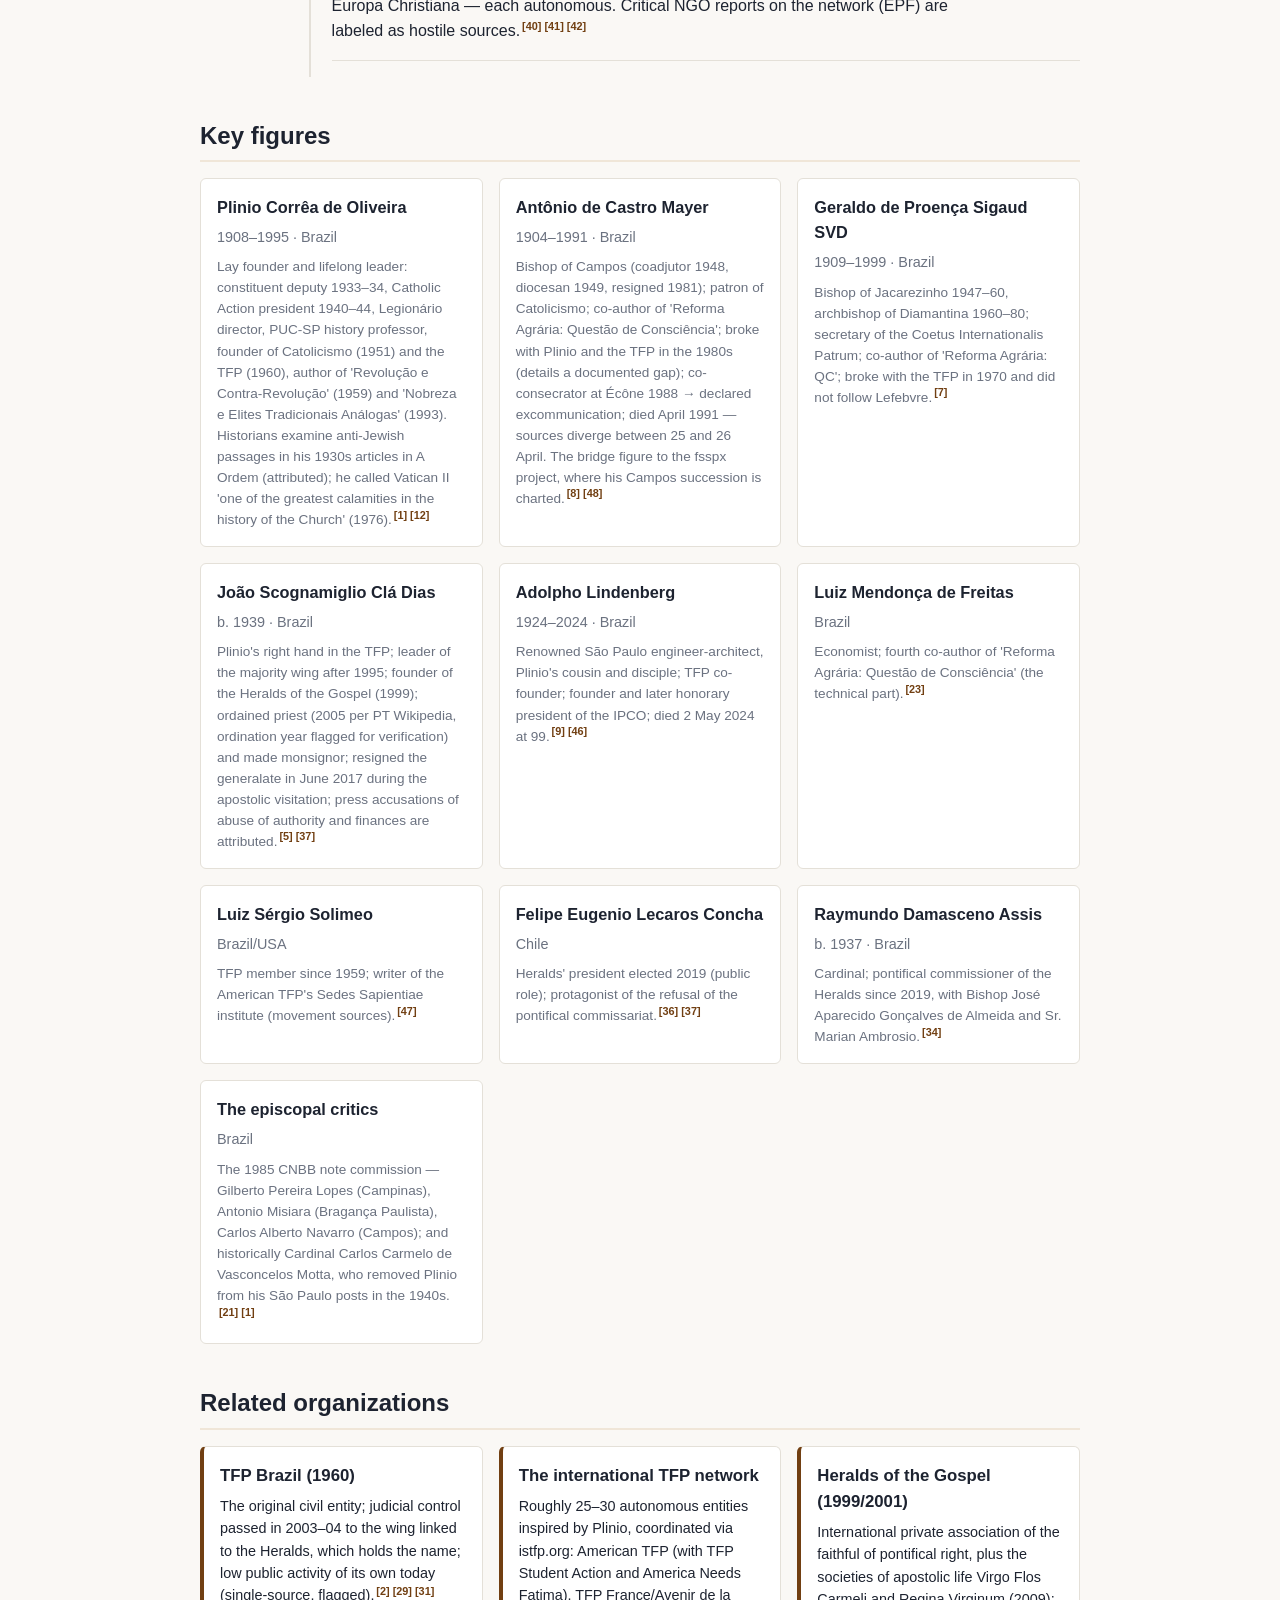
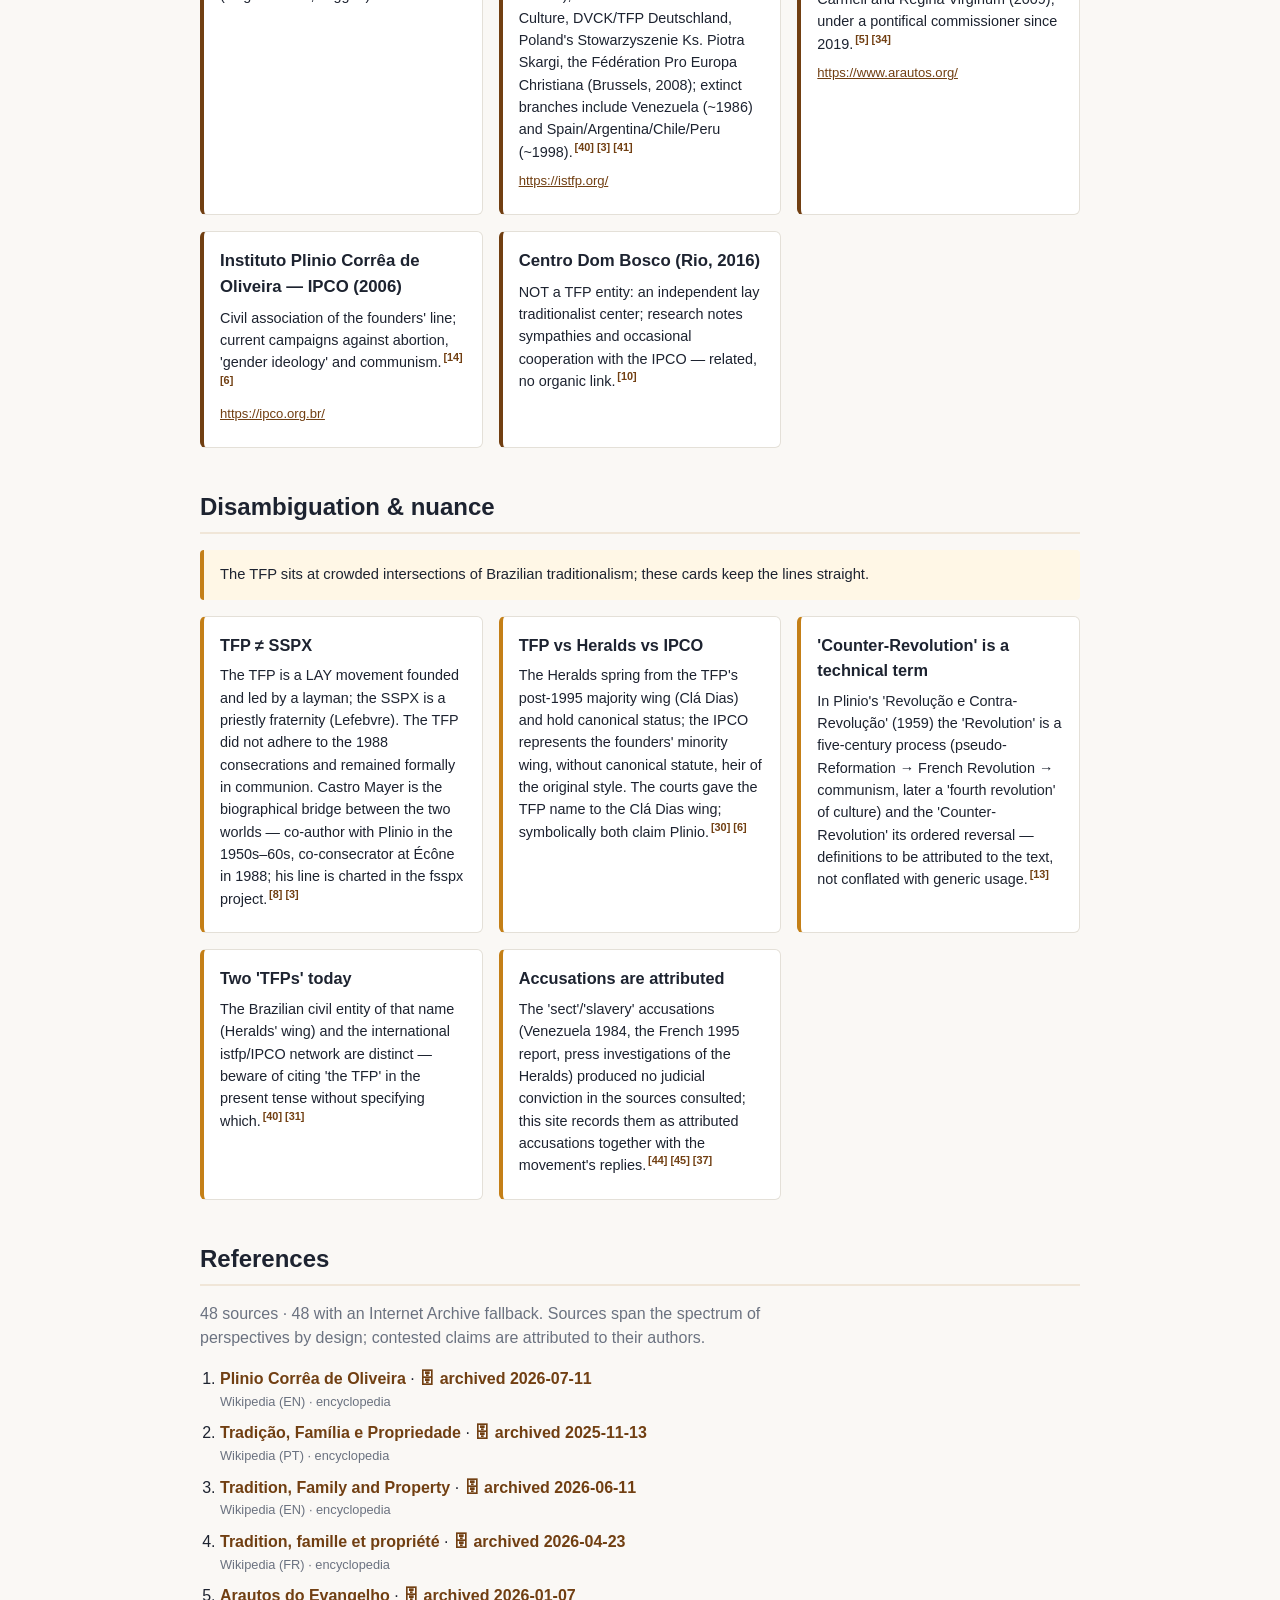
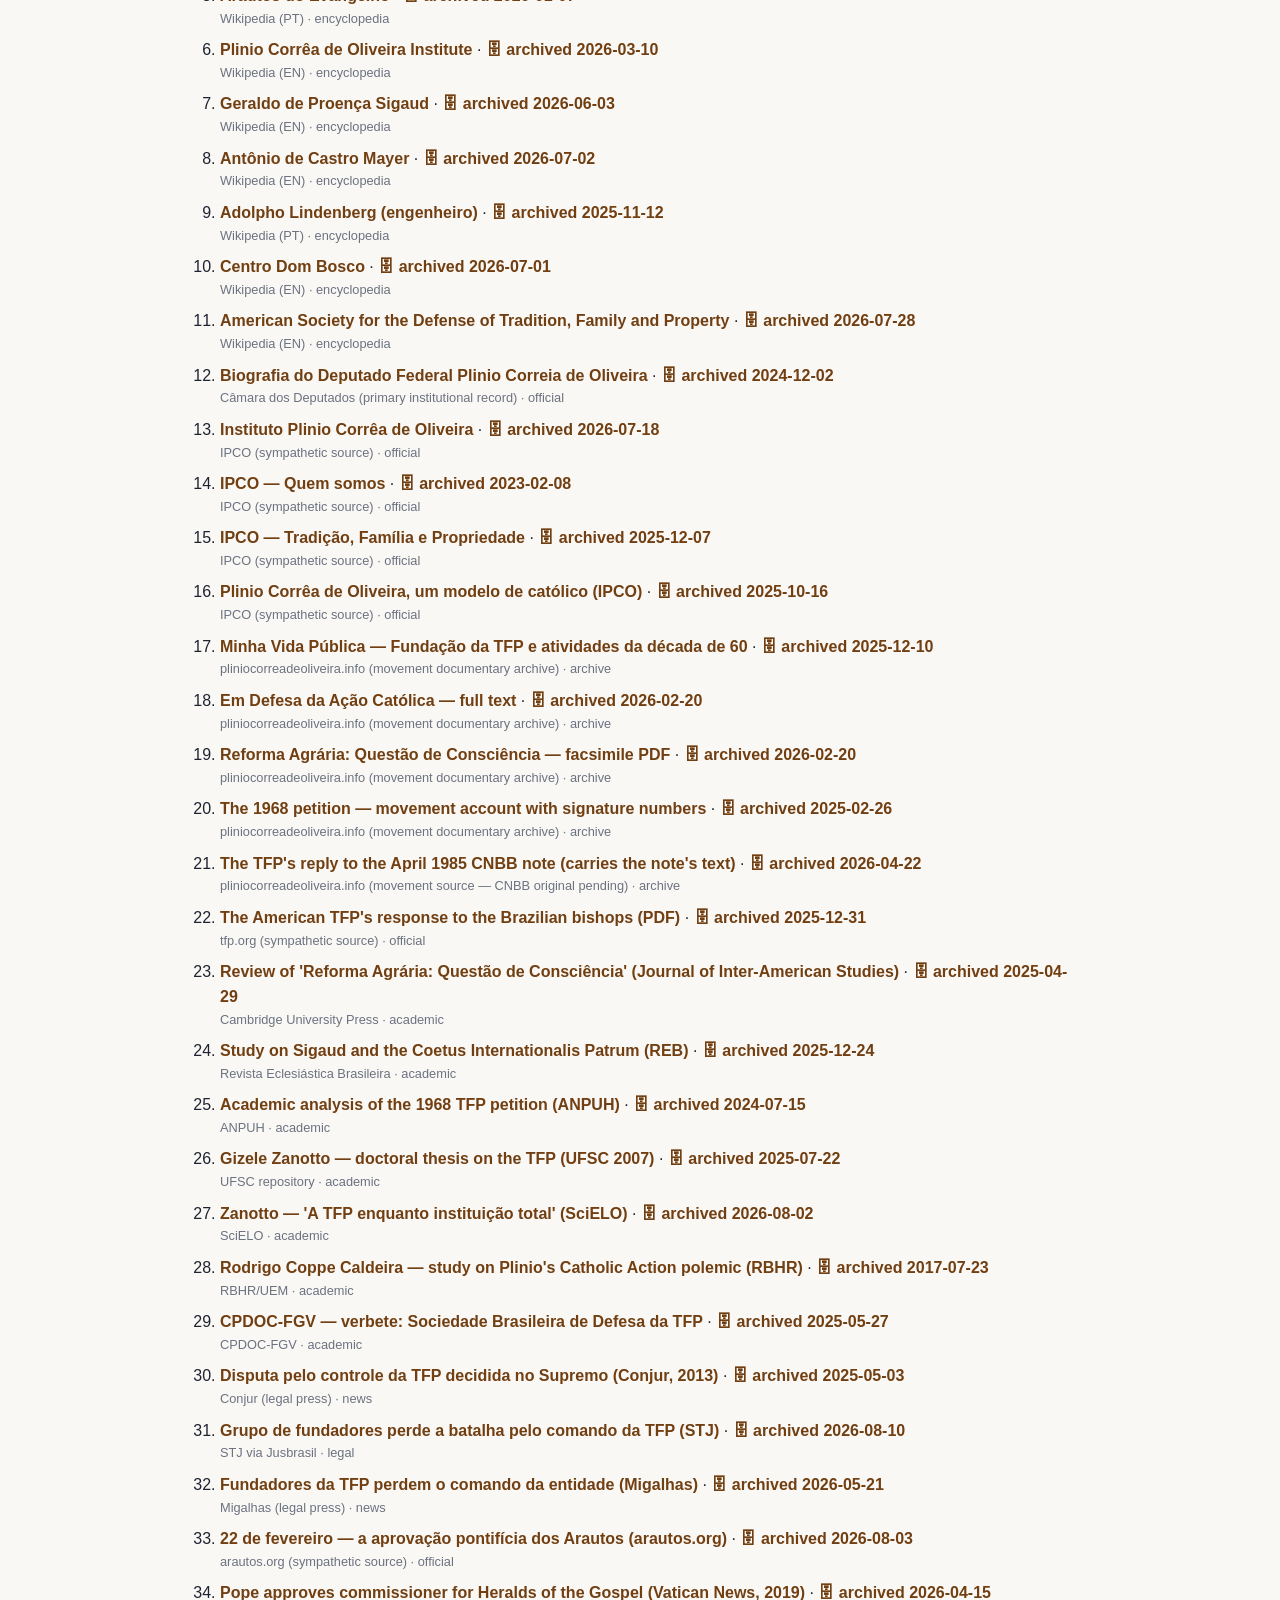
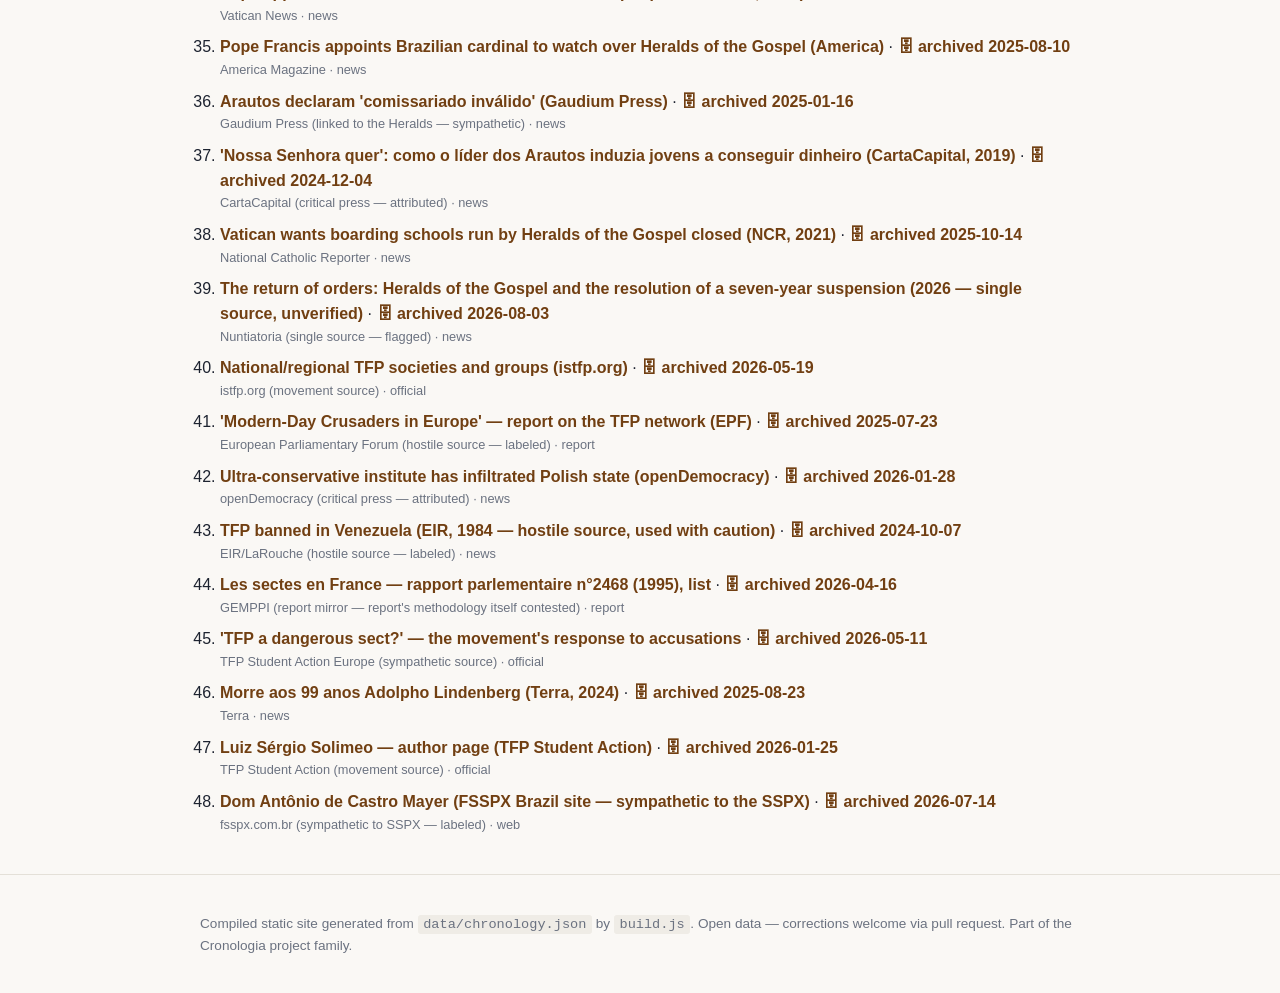
==== commit b890700e: "Phone layout: nothing widens the page; river skips a year-only date From cronologia/core#112: - .viz" ====
--- a/docs/en/index.html
+++ b/docs/en/index.html
@@ -109,7 +109,7 @@
           </div>
         </li>
         <li class="rv-e" id="decade-1920" data-i="1" data-lanes="" data-decade="1920s">
-          <div class="rv-year">1928<small>1928</small></div>
+          <div class="rv-year">1928</div>
           <div class="rv-node" aria-hidden="true"><i class="rv-l0" style="--k:0"></i></div>
           <div class="rv-card">
             <p class="rv-kick"><span>São Paulo, Brazil</span></p>
@@ -136,7 +136,7 @@
           </div>
         </li>
         <li class="rv-e" id="decade-1940" data-i="4" data-lanes="" data-decade="1940s">
-          <div class="rv-year">1940<small>1940</small></div>
+          <div class="rv-year">1940</div>
           <div class="rv-node" aria-hidden="true"><i class="rv-l0" style="--k:0"></i></div>
           <div class="rv-card">
             <p class="rv-kick"><span>São Paulo, Brazil</span></p>
@@ -145,7 +145,7 @@
           </div>
         </li>
         <li class="rv-e" data-i="5" data-lanes="" data-decade="1940s">
-          <div class="rv-year">1943<small>1943</small></div>
+          <div class="rv-year">1943</div>
           <div class="rv-node" aria-hidden="true"><i class="rv-l0" style="--k:0"></i></div>
           <div class="rv-card">
             <p class="rv-kick"><span>São Paulo, Brazil</span></p>
@@ -199,7 +199,7 @@
           </div>
         </li>
         <li class="rv-e" data-i="11" data-lanes="" data-decade="1960s">
-          <div class="rv-year">1963<small>1963</small></div>
+          <div class="rv-year">1963</div>
           <div class="rv-node" aria-hidden="true"><i class="rv-l0" style="--k:0"></i></div>
           <div class="rv-card">
             <p class="rv-kick"><span>Rome</span></p>
@@ -226,7 +226,7 @@
           </div>
         </li>
         <li class="rv-e" id="decade-1970" data-i="14" data-lanes="" data-decade="1970s">
-          <div class="rv-year">1970<small>1970</small></div>
+          <div class="rv-year">1970</div>
           <div class="rv-node" aria-hidden="true"><i class="rv-l0" style="--k:0"></i></div>
           <div class="rv-card">
             <p class="rv-kick"><span>Brazil</span></p>
@@ -244,7 +244,7 @@
           </div>
         </li>
         <li class="rv-e" id="decade-1980" data-i="16" data-lanes="" data-decade="1980s">
-          <div class="rv-year">1984<small>1984</small></div>
+          <div class="rv-year">1984</div>
           <div class="rv-node" aria-hidden="true"><i class="rv-l0" style="--k:0"></i></div>
           <div class="rv-card">
             <p class="rv-kick"><span>Venezuela</span></p>
@@ -289,7 +289,7 @@
           </div>
         </li>
         <li class="rv-e" data-i="21" data-lanes="" data-decade="1990s">
-          <div class="rv-year">1997<small>1997</small></div>
+          <div class="rv-year">1997</div>
           <div class="rv-node" aria-hidden="true"><i class="rv-l0" style="--k:0"></i></div>
           <div class="rv-card">
             <p class="rv-kick"><span>São Paulo, Brazil</span></p>
@@ -361,7 +361,7 @@
           </div>
         </li>
         <li class="rv-e" id="decade-2020" data-i="29" data-lanes="" data-decade="2020s">
-          <div class="rv-year">2021<small>2021</small></div>
+          <div class="rv-year">2021</div>
           <div class="rv-node" aria-hidden="true"><i class="rv-l0" style="--k:0"></i></div>
           <div class="rv-card">
             <p class="rv-kick"><span>Rome / Brazil</span></p>
@@ -370,7 +370,7 @@
           </div>
         </li>
         <li class="rv-e rv-u" data-i="30" data-lanes="" data-decade="2020s">
-          <div class="rv-year">2026<small>2026</small> <span class="flag" title="Date not yet verified against a primary source">?</span></div>
+          <div class="rv-year">2026 <span class="flag" title="Date not yet verified against a primary source">?</span></div>
           <div class="rv-node" aria-hidden="true"><i class="rv-l0" style="--k:0"></i></div>
           <div class="rv-card">
             <p class="rv-kick"><span>Rome / Brazil</span></p>
--- a/docs/styles.css
+++ b/docs/styles.css
@@ -72,7 +72,7 @@
 .facts dd { margin: 0; }
 
 /* Chronology table */
-.table-scroll { overflow-x: auto; }
+.table-scroll { position: relative; overflow-x: auto; }
 table.meetings { width: 100%; border-collapse: collapse; font-size: .92rem; background: var(--surface); }
 table.meetings th, table.meetings td { text-align: left; padding: .55rem .65rem; border-bottom: 1px solid var(--line); vertical-align: top; }
 table.meetings thead th { background: #2a2f3a; color: #fff; position: sticky; top: 0; }
@@ -151,7 +151,7 @@
 /* Branch timeline ("subway diagram"; rendered only when the data declares
    `branchTimeline`). The SVG keeps its natural size inside a horizontal
    scroll container on small screens; print scales it to the page. */
-.viz-scroll { overflow-x: auto; -webkit-overflow-scrolling: touch; }
+.viz-scroll { position: relative; overflow-x: auto; -webkit-overflow-scrolling: touch; }
 figure.branch-timeline { margin: 1rem 0 0; }
 .branch-timeline-svg { display: block; }
 .branch-timeline-svg text { font-family: inherit; }
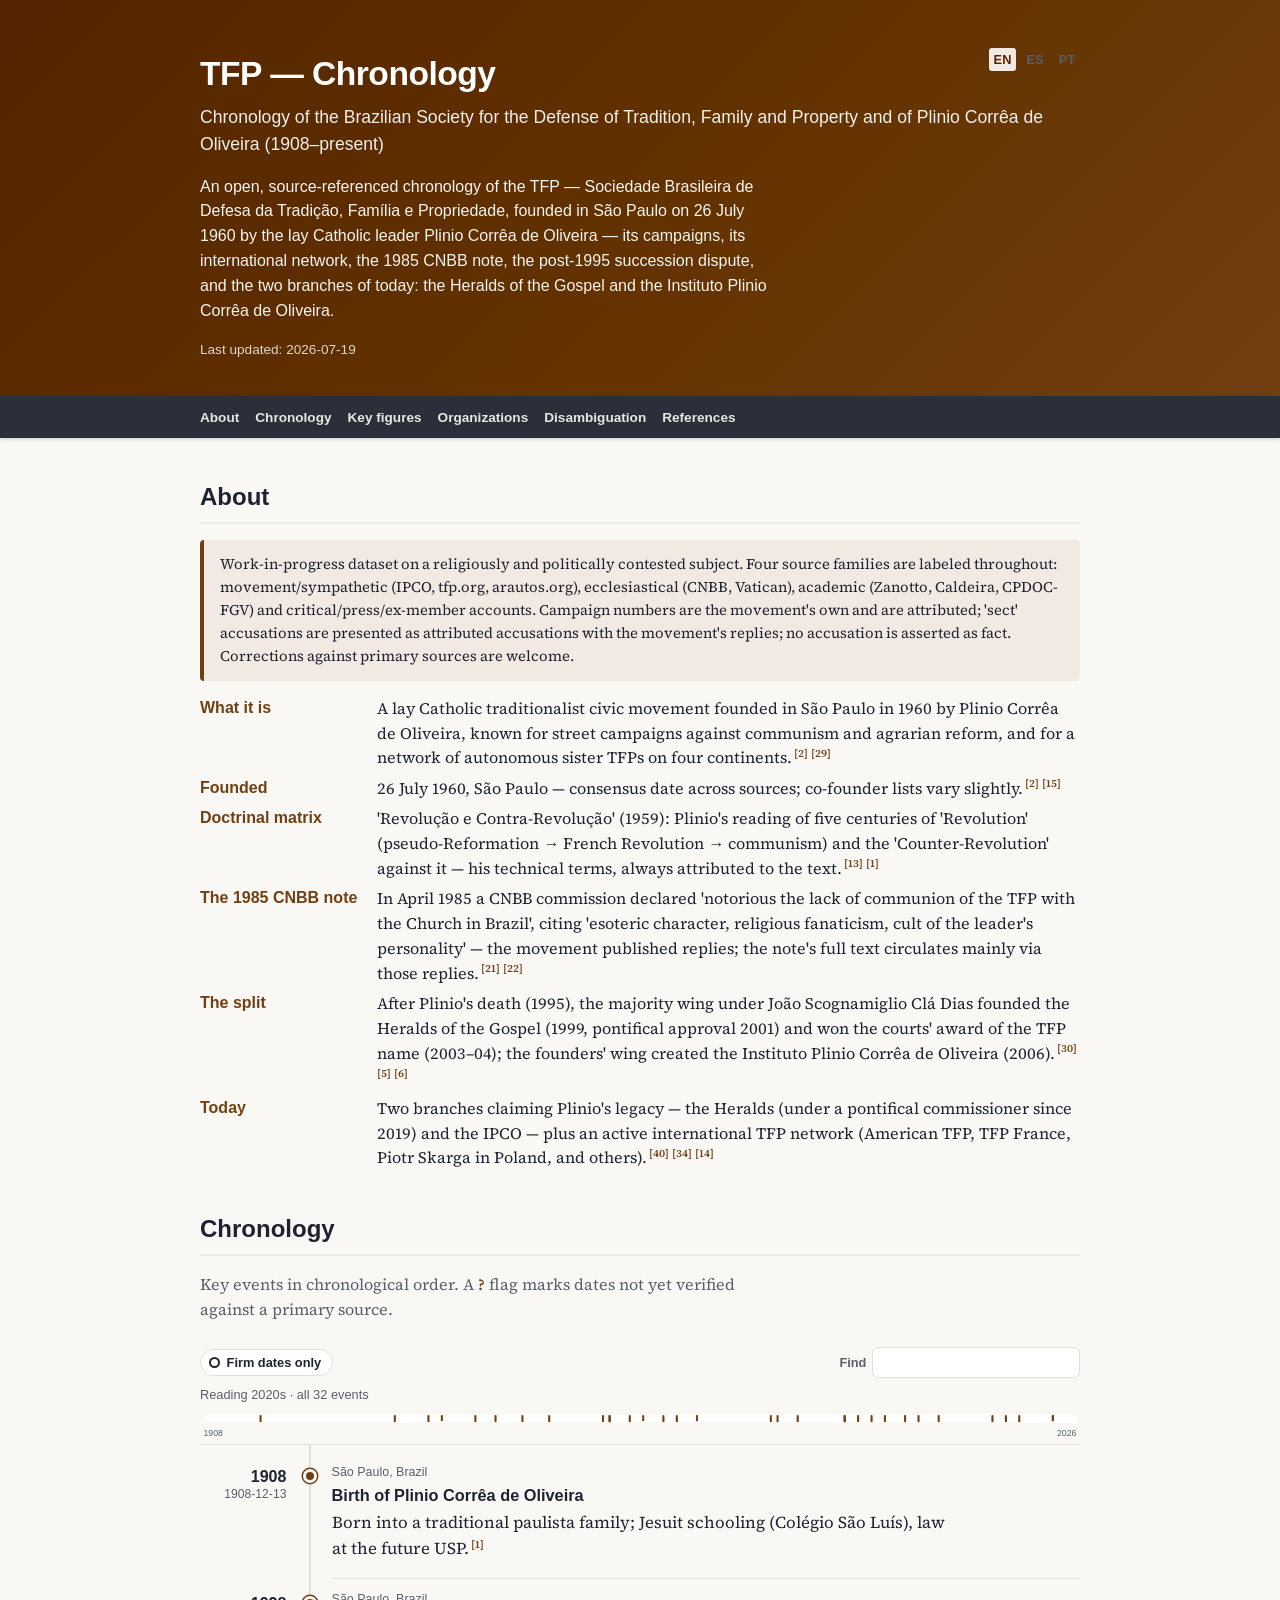
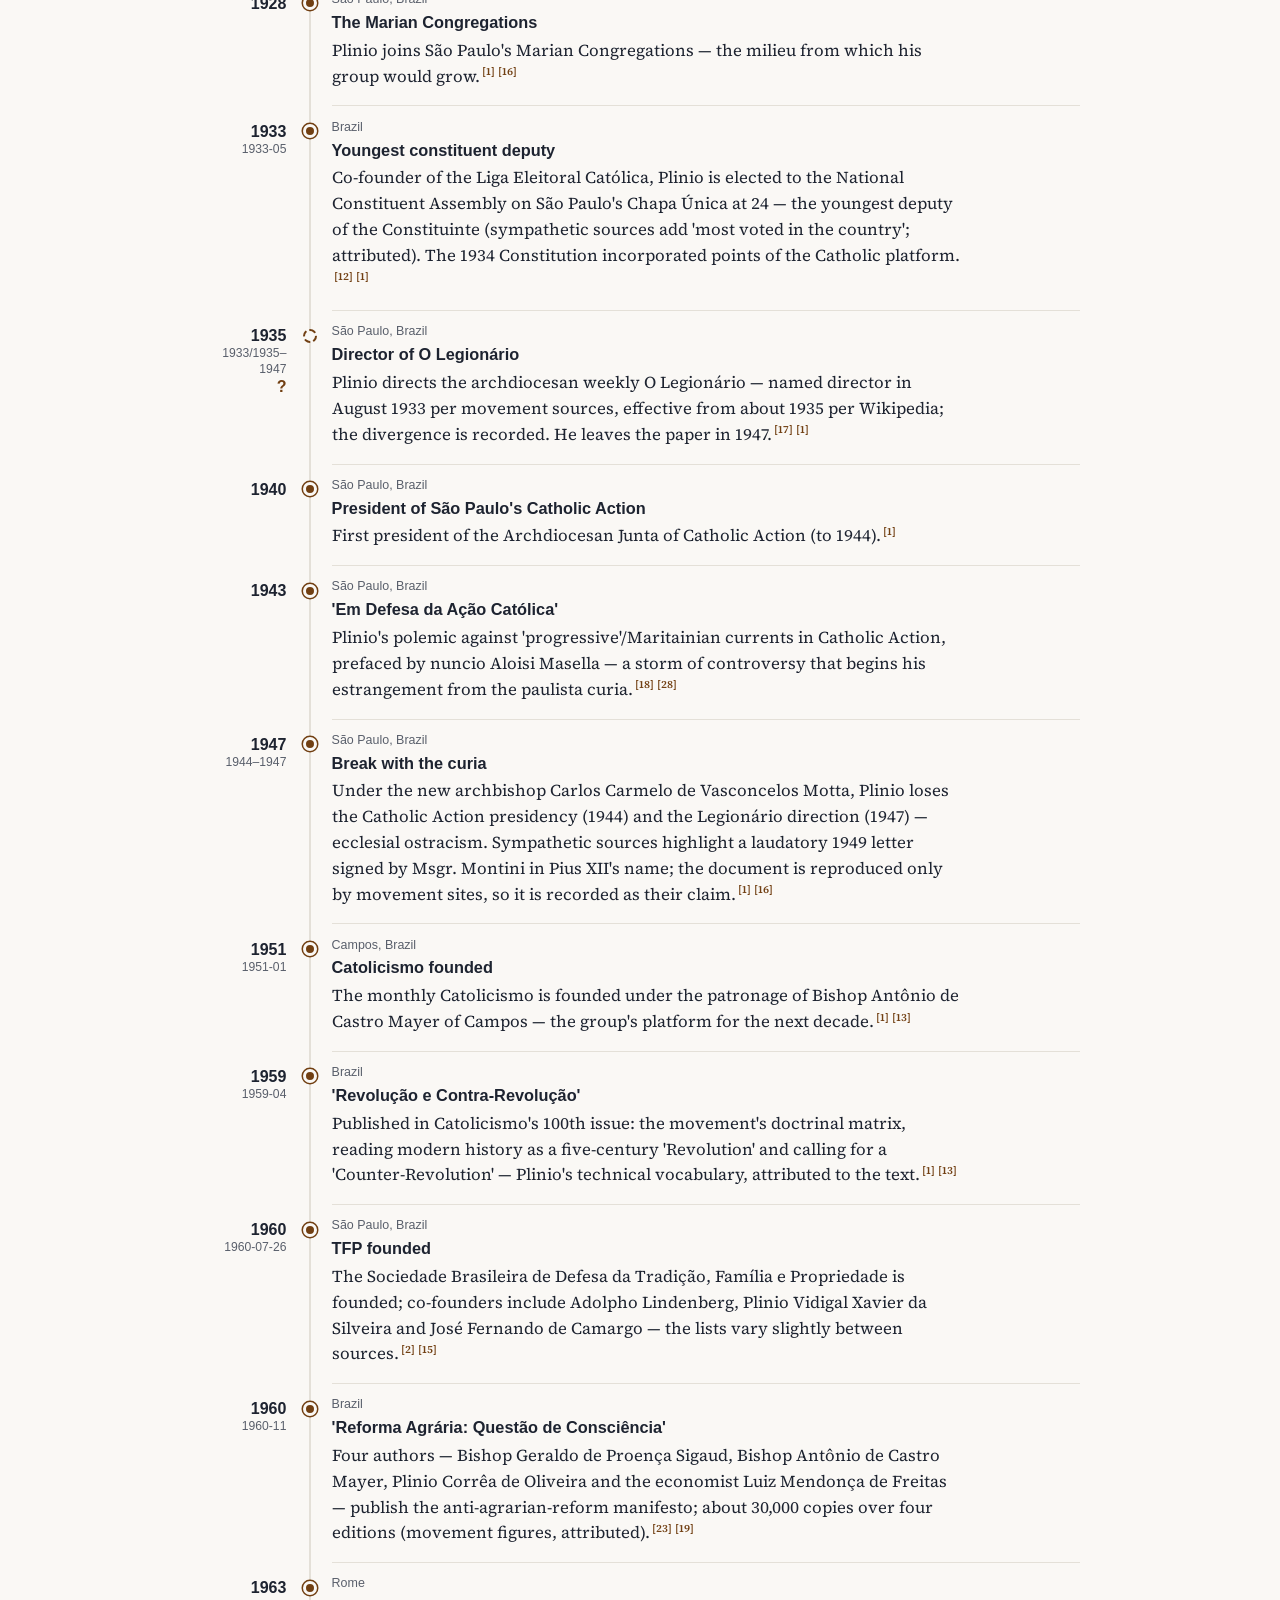
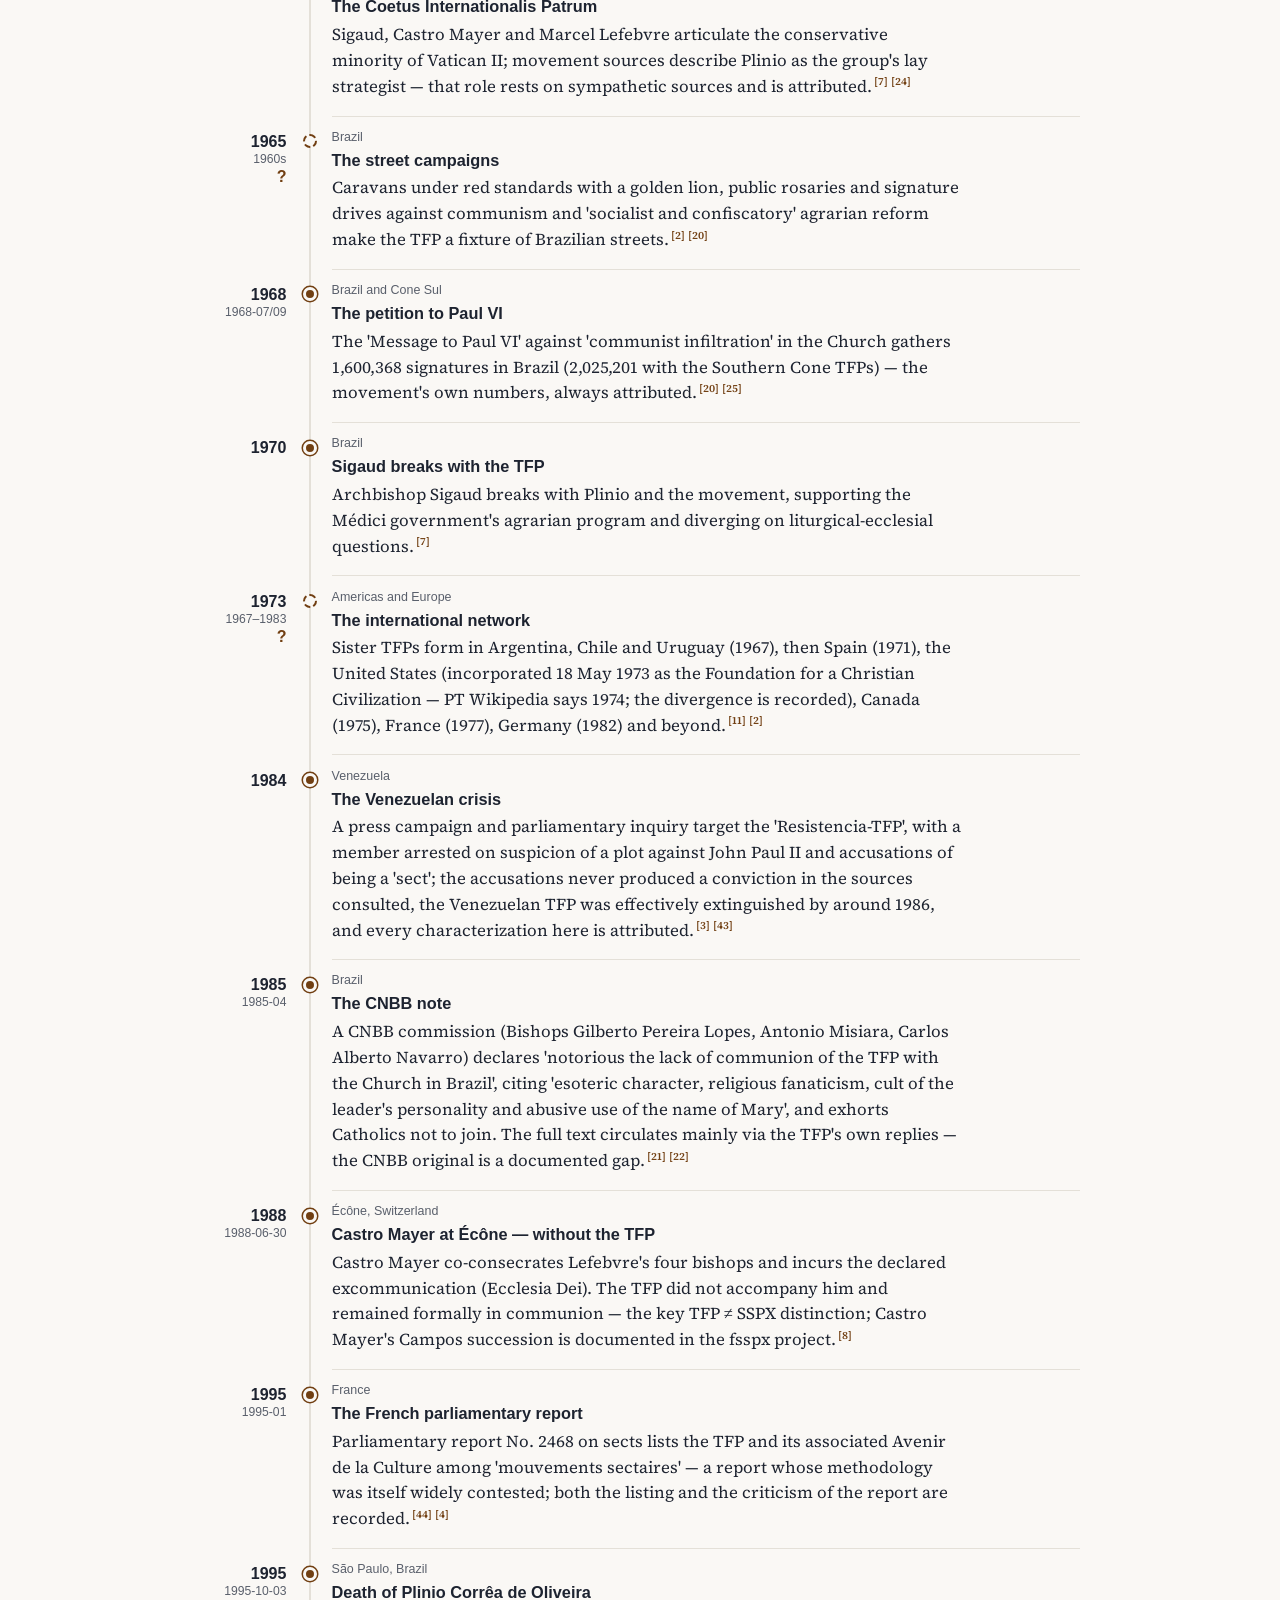
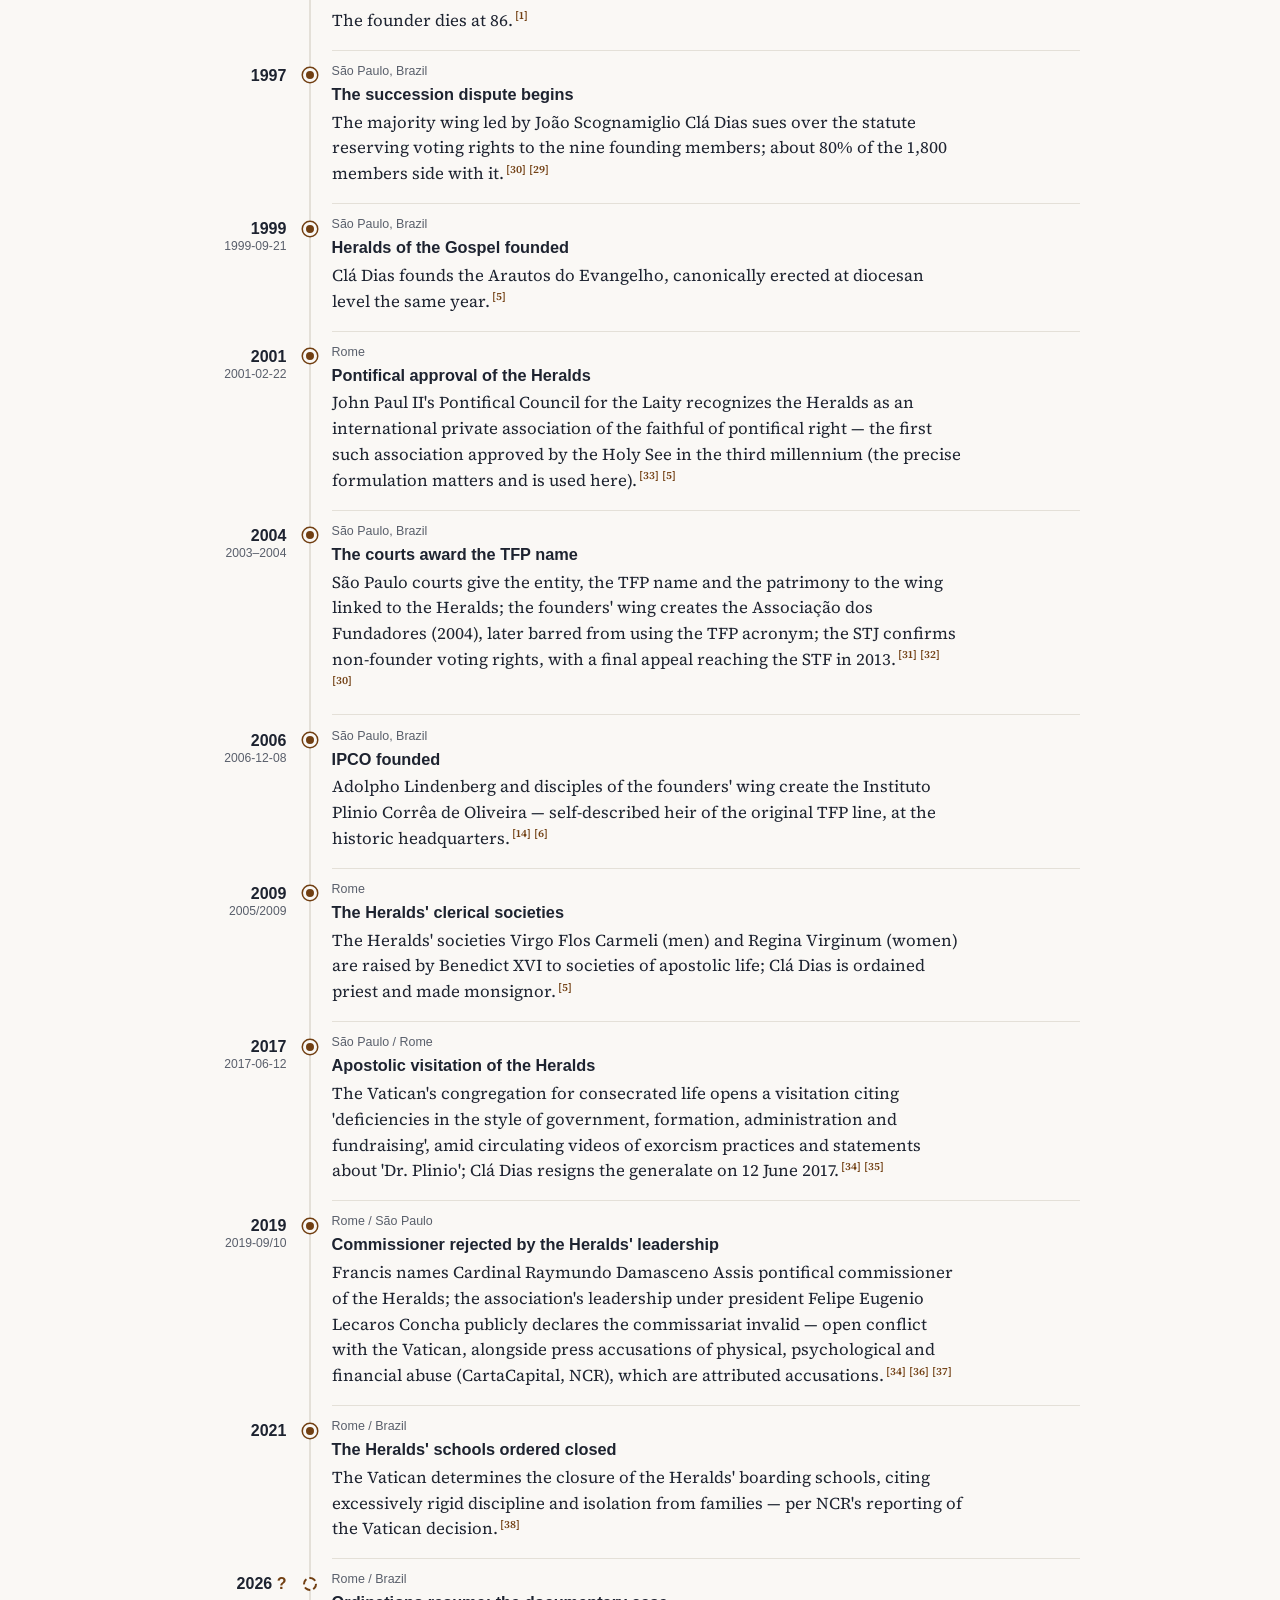
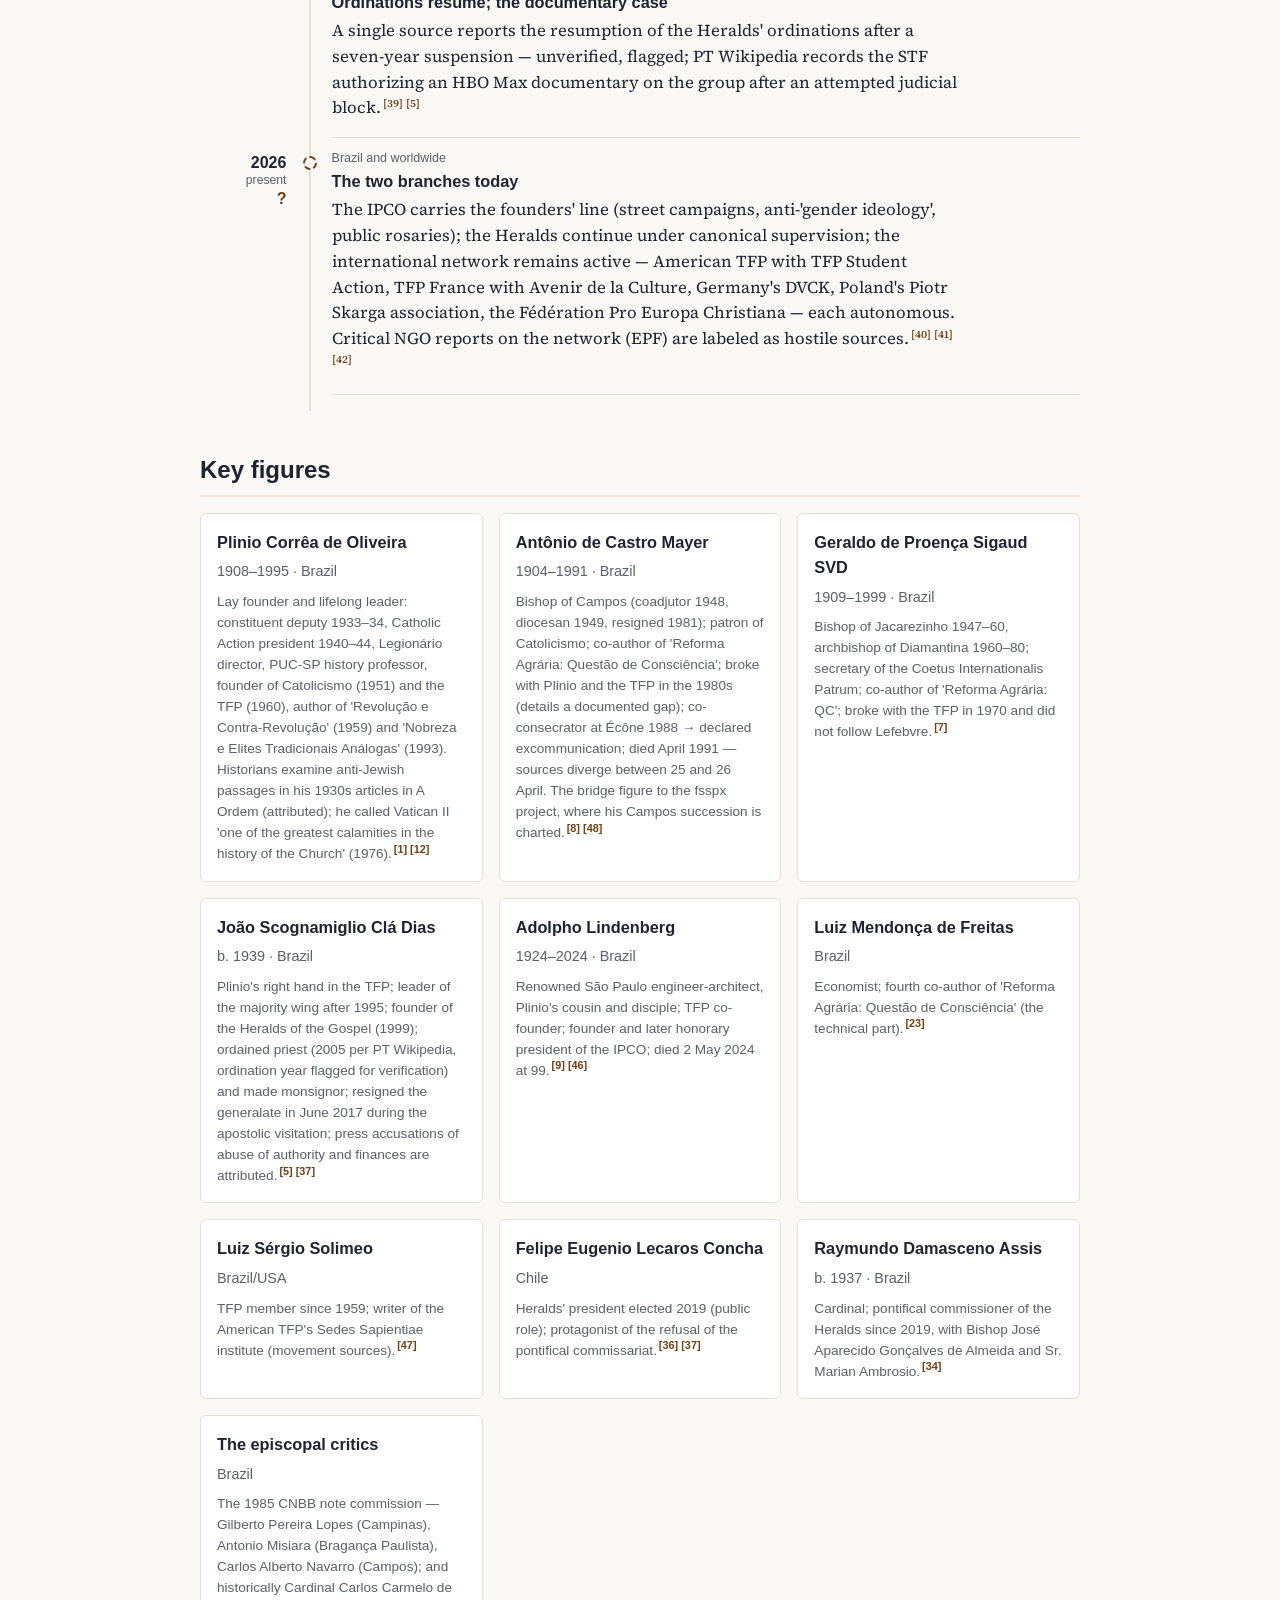
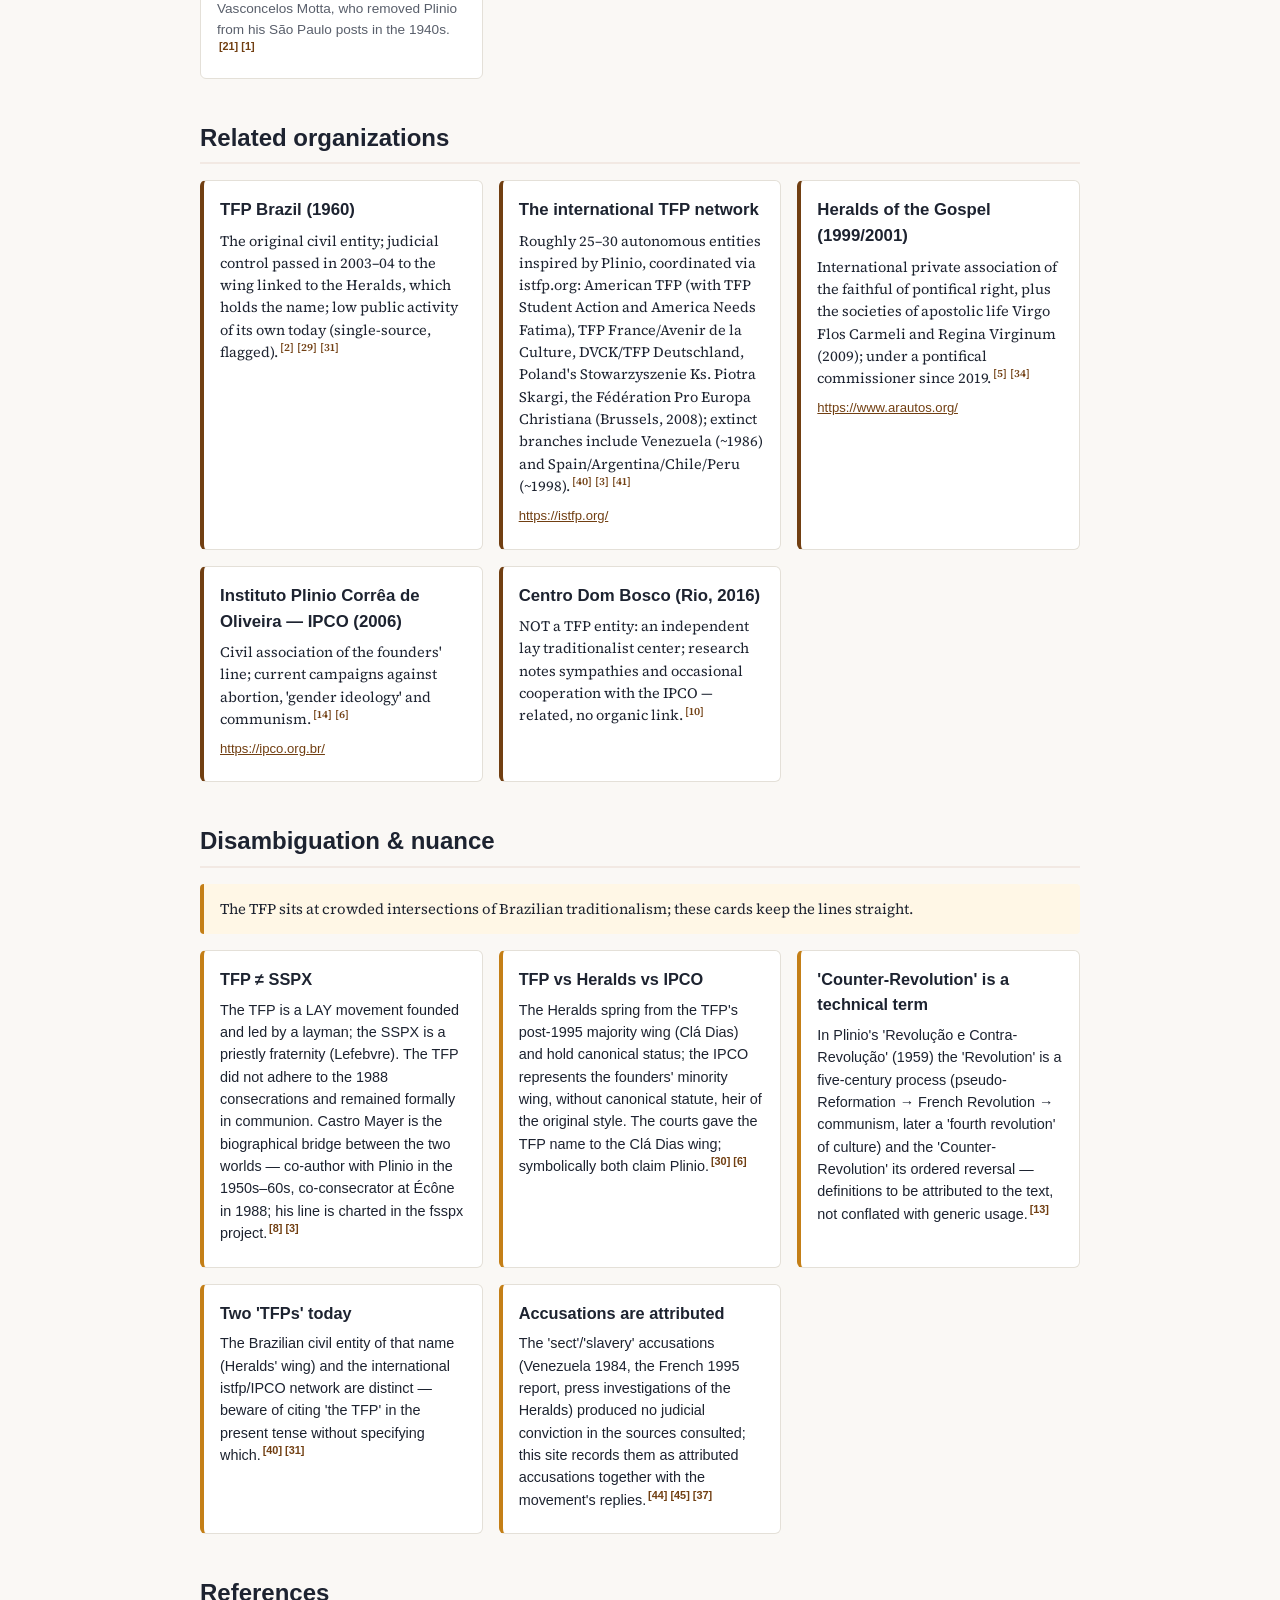
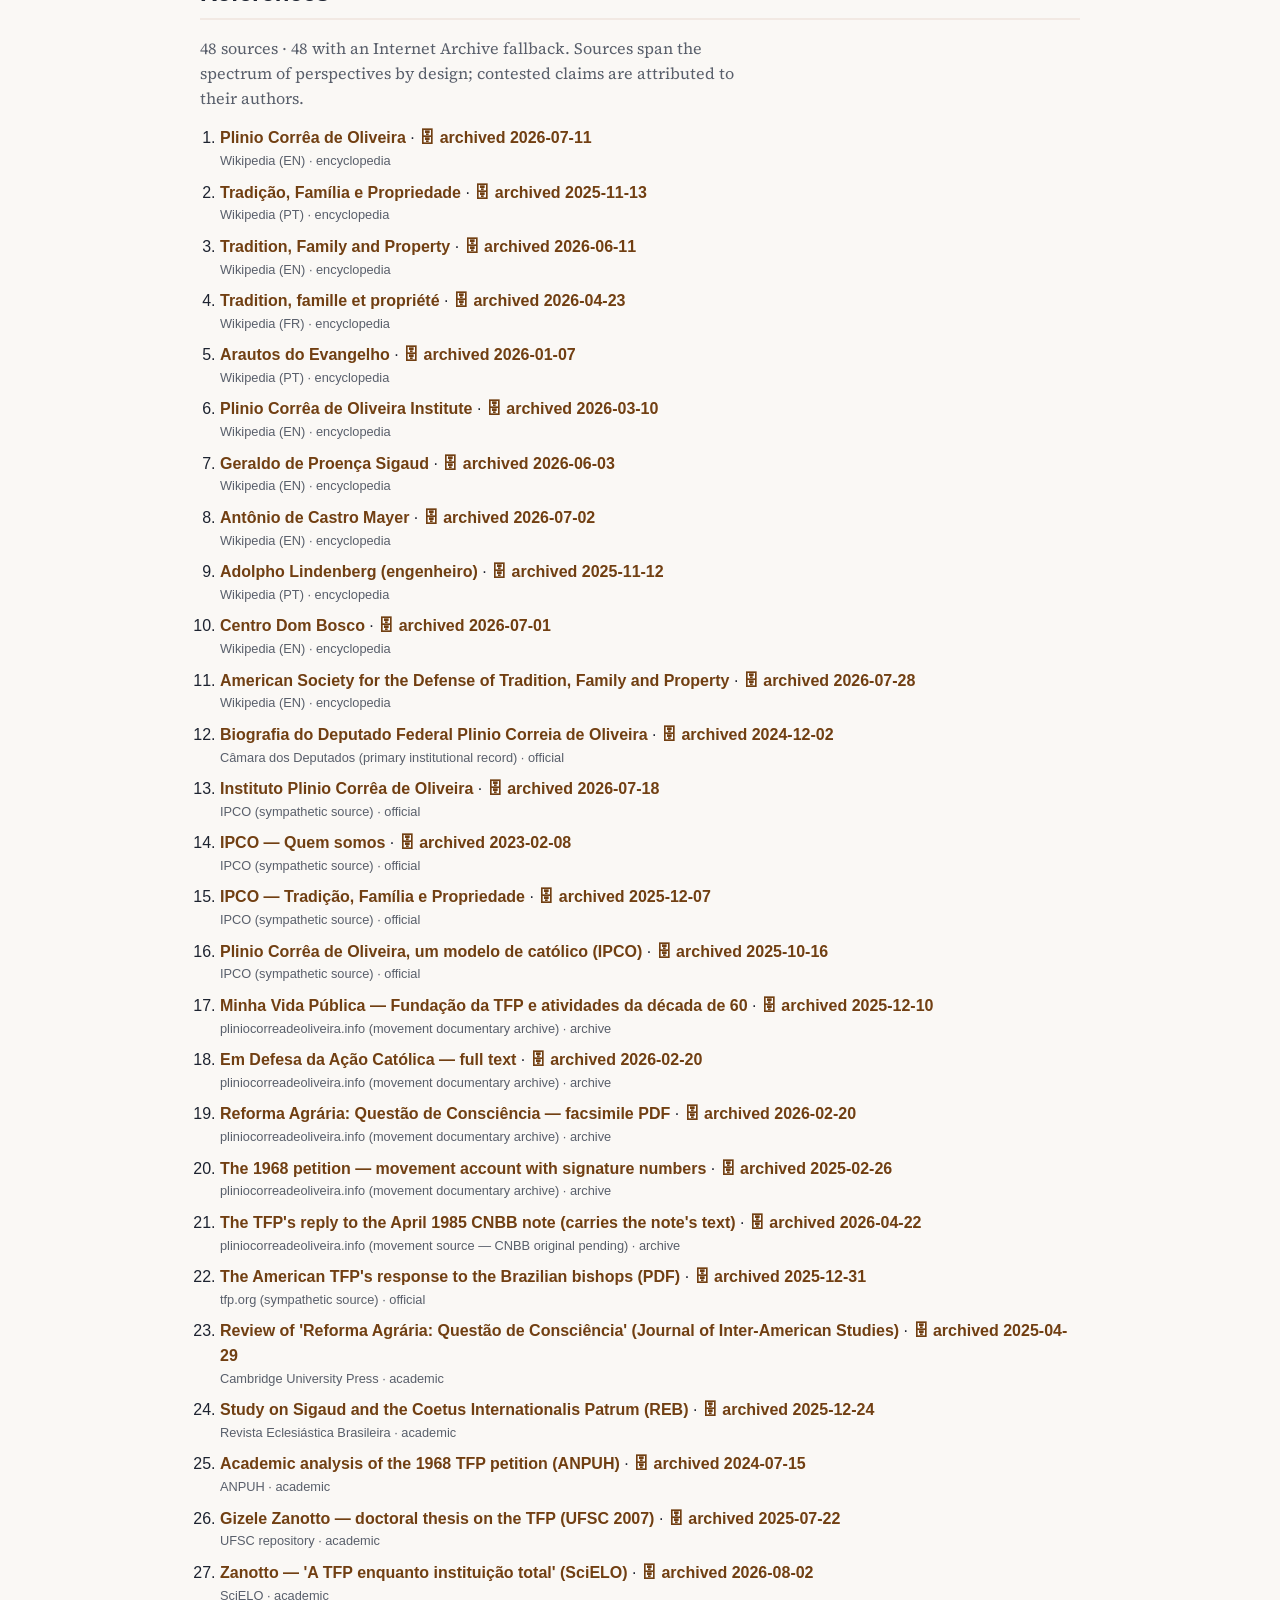
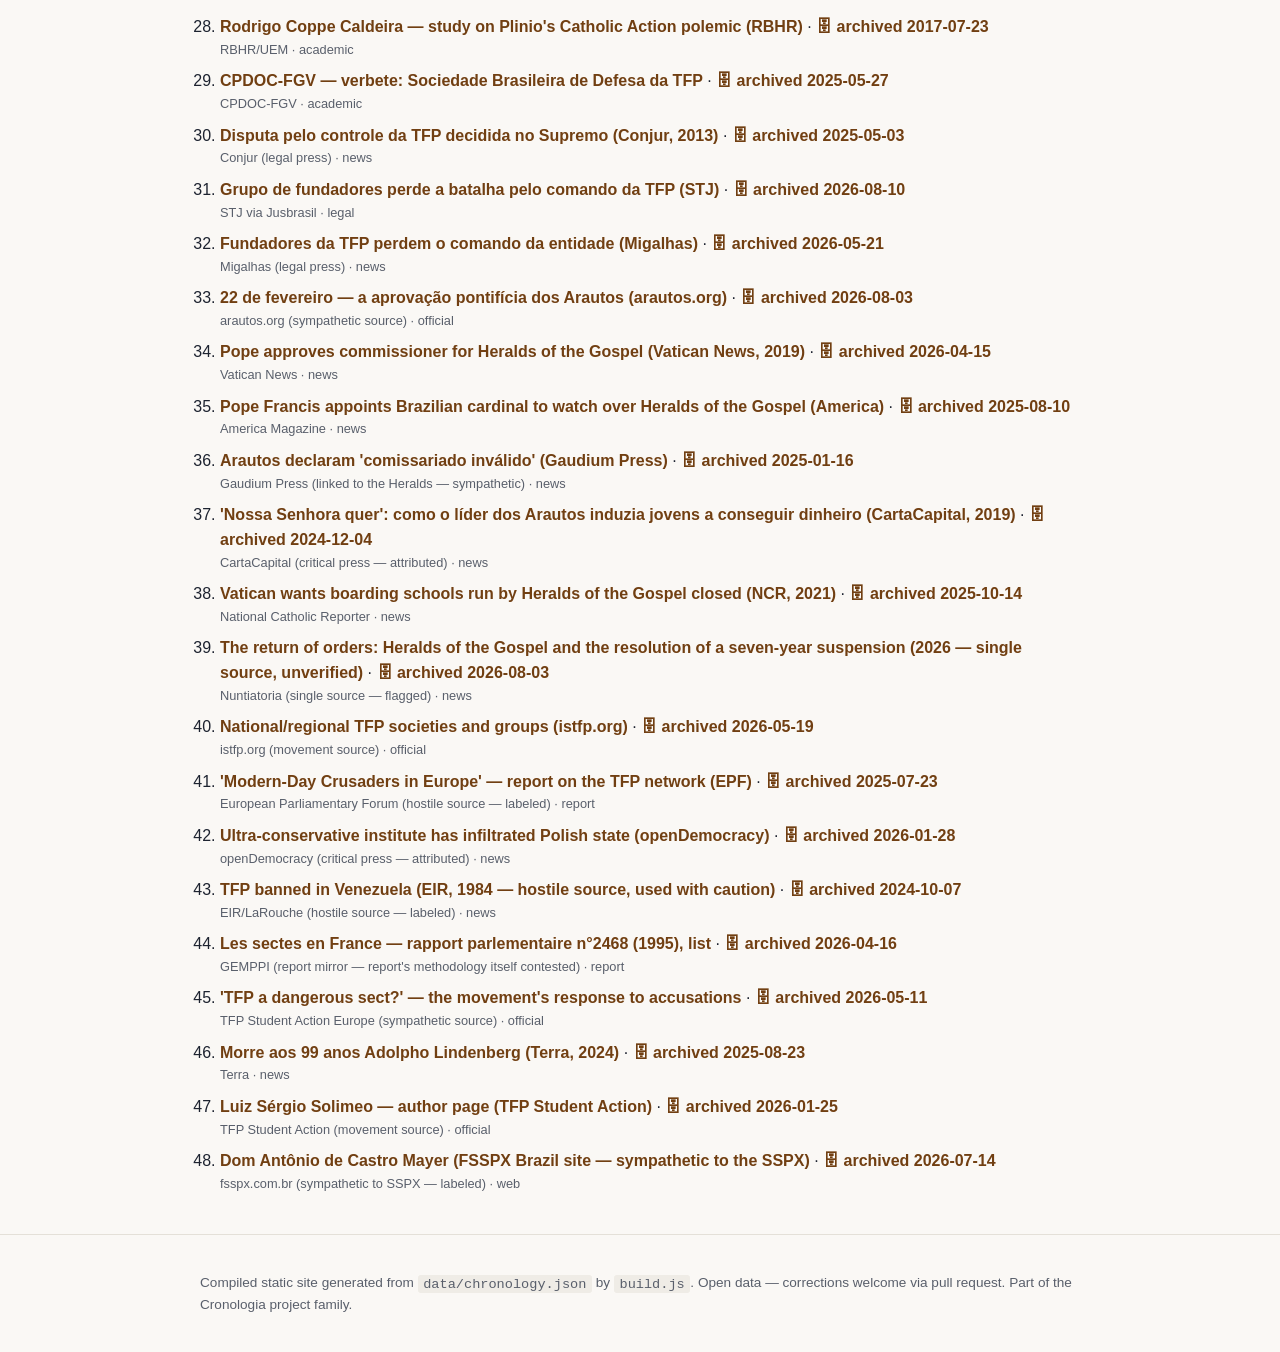
==== commit c19d75e5: "Adopt core#74/#118/#119/#120/#121/#123/#3: vocabulary, look, citations, disputed dates, shared tests" ====
--- a/docs/en/index.html
+++ b/docs/en/index.html
@@ -15,6 +15,7 @@
   </script>
   <link rel="stylesheet" href="../styles.css">
   <script src="../river.js" defer></script>
+  <script src="../cite.js" defer data-label="Reference" data-all="All references"></script>
   <link rel="canonical" href="https://cronologia.github.io/tfp/en/">
   <link rel="alternate" hreflang="en" href="https://cronologia.github.io/tfp/en/">
   <link rel="alternate" hreflang="es" href="https://cronologia.github.io/tfp/es/">
--- a/docs/styles.css
+++ b/docs/styles.css
@@ -2,7 +2,7 @@
   --bg: #faf8f5;
   --surface: #ffffff;
   --ink: #1d2330;
-  --muted: #6b7280;
+  --muted: #595f6b;
   --accent: #713f12;
   --accent-dark: #4a2909;
   --accent-soft: #f0e6d8;
@@ -294,7 +294,7 @@
 .lang-switch { float: right; display: flex; gap: .35rem; align-items: center; font-size: .8rem; font-weight: 700; }
 .lang-switch a { color: var(--muted); text-decoration: none; padding: .1rem .3rem; border-radius: 3px; }
 .lang-switch a:hover { color: var(--accent); background: var(--accent-soft); }
-.lang-switch .lang-current { color: var(--accent); background: var(--accent-soft); padding: .1rem .3rem; border-radius: 3px; }
+.lang-switch .lang-current { color: var(--accent-dark); background: var(--accent-soft); padding: .1rem .3rem; border-radius: 3px; }
 
 /* Machine-translation disclaimer (non-English pages) */
 .i18n-disclaimer {
@@ -413,8 +413,8 @@
 /* Four steps of intensity — always alongside the printed number, never instead. */
 .sw-i1 { background: color-mix(in srgb, var(--accent) 12%, transparent); }
 .sw-i2 { background: color-mix(in srgb, var(--accent) 28%, transparent); }
-.sw-i3 { background: color-mix(in srgb, var(--accent) 46%, transparent); }
-.sw-i4 { background: color-mix(in srgb, var(--accent) 64%, transparent); }
+.sw-i3 { background: var(--accent); }
+.sw-i4 { background: var(--accent-dark); }
 .sw-i3 a, .sw-i4 a { color: #fff; }
 .sw-zero { background: transparent; }
 .sw-zero::after { content: '·'; color: var(--muted); }
@@ -454,9 +454,9 @@
 .rv-l0 { --c: var(--accent); }
 .rv-lanes .rv-l0 { --c: #4338a0; }
 .rv-l1 { --c: #13776d; }
-.rv-l2 { --c: #a8620f; }
+.rv-l2 { --c: #9d5c0e; }
 .rv-l3 { --c: #b0306a; }
-.rv-l4 { --c: #2f7fb5; }
+.rv-l4 { --c: #2a72a2; }
 .rv-l5 { --c: #5e7a1a; }
 .rv-l6 { --c: #8a5a44; }
 .rv-l7 { --c: #555f6d; }
@@ -528,3 +528,150 @@
   .rv-e[hidden] { display: grid; }
   .rv-card { animation: none; }
 }
+
+.rv-ribbon .rv-hl { font-size: 9.5px; font-weight: 700; fill: var(--ink); }
+.rv-ribbon .rv-hl-tick { stroke: var(--ink); stroke-width: 1; stroke-dasharray: 2 2; opacity: .55; }
+.rv-claims { margin: .55rem 0 0; font-size: .86rem; }
+.rv-claims-h { margin: 0 0 .3rem; font-size: .72rem; font-weight: 700; letter-spacing: .04em; text-transform: uppercase; color: var(--muted); }
+.rv-claims-h span { font-weight: 600; letter-spacing: 0; text-transform: none; margin-left: .3rem; }
+.rv-span { position: relative; height: 12px; margin: 0 .4rem .35rem; border-bottom: 1px solid var(--line); max-width: 22rem; }
+.rv-span i, .rv-span b { position: absolute; bottom: -1px; }
+.rv-span .rv-ct { width: 2px; height: 9px; margin-left: -1px; background: var(--accent); }
+.rv-span .rv-cr { height: 5px; min-width: 2px; background: color-mix(in srgb, var(--accent) 45%, transparent); border: 1px solid var(--accent); border-radius: 2px; }
+.rv-span b { width: 9px; height: 9px; margin-left: -4.5px; bottom: -5px; border-radius: 50%; background: var(--bg); border: 2px solid var(--accent); }
+.rv-claims ul { margin: 0; padding-left: 1.1rem; }
+.rv-claims li { margin: .1rem 0; }
+.rv-cyr { font-weight: 700; font-variant-numeric: tabular-nums; }
+
+/* ---------------------------------------------------------------------------
+   Citation previews (core#119): a click or tap on [n] shows the reference
+   beside the claim (src/cite.js). Colours come from the page tokens, so the
+   dark scheme needs nothing of its own. Never printed.
+   --------------------------------------------------------------------------- */
+.cite-pop {
+  position: fixed; inset: auto; margin: 0; max-width: min(26rem, calc(100vw - 16px));
+  padding: .7rem .85rem .6rem; background: var(--surface); color: var(--ink);
+  border: 1px solid var(--line); border-radius: 8px; font-size: .88rem; line-height: 1.45;
+  box-shadow: 0 8px 28px rgb(0 0 0 / .18);
+}
+.cite-pop-head { margin: 0 0 .3rem; font-size: .72rem; font-weight: 700; letter-spacing: .04em; text-transform: uppercase; color: var(--muted); }
+.cite-pop-body > a:first-child { font-weight: 600; }
+.cite-pop-body .ref-meta { margin-top: .15rem; }
+.cite-pop-foot { margin: .5rem 0 0; font-size: .8rem; }
+sup.cite a[aria-expanded] { text-decoration: underline; }
+@media print { .cite-pop { display: none !important; } }
+
+/* ---------------------------------------------------------------------------
+   Look and feel (core#118): a text face for the prose, and a palette derived
+   from one colour. Source Serif 4 (SIL OFL, src/fonts/OFL.txt) is self-hosted
+   - no font CDN, nothing that tracks readers - in two subsets: Latin (en, es,
+   pt) and Latin Extended, which a page downloads only if it uses one of its
+   characters. Navigation, labels, tables and figures stay in the system
+   face; only running prose takes the serif, with old-style figures.
+   Each site declares --accent; the dark shade and the soft tint derive from
+   it in OKLCH, calibrated against the 23 hand-tuned pairs (mean deltaE 0.02
+   and 0.009). A browser without relative colour syntax keeps the site's own
+   declared values.
+   --------------------------------------------------------------------------- */
+@font-face { font-family: 'Source Serif 4'; font-style: normal; font-weight: 400; font-display: swap;
+  src: url('fonts/source-serif-4-latin-400-normal.woff2') format('woff2'); unicode-range: U+0000-00FF,U+0131,U+0152-0153,U+02BB-02BC,U+02C6,U+02DA,U+02DC,U+0304,U+0308,U+0329,U+2000-206F,U+20AC,U+2122,U+2191,U+2193,U+2212,U+2215,U+FEFF,U+FFFD; }
+@font-face { font-family: 'Source Serif 4'; font-style: italic; font-weight: 400; font-display: swap;
+  src: url('fonts/source-serif-4-latin-400-italic.woff2') format('woff2'); unicode-range: U+0000-00FF,U+0131,U+0152-0153,U+02BB-02BC,U+02C6,U+02DA,U+02DC,U+0304,U+0308,U+0329,U+2000-206F,U+20AC,U+2122,U+2191,U+2193,U+2212,U+2215,U+FEFF,U+FFFD; }
+@font-face { font-family: 'Source Serif 4'; font-style: normal; font-weight: 600; font-display: swap;
+  src: url('fonts/source-serif-4-latin-600-normal.woff2') format('woff2'); unicode-range: U+0000-00FF,U+0131,U+0152-0153,U+02BB-02BC,U+02C6,U+02DA,U+02DC,U+0304,U+0308,U+0329,U+2000-206F,U+20AC,U+2122,U+2191,U+2193,U+2212,U+2215,U+FEFF,U+FFFD; }
+@font-face { font-family: 'Source Serif 4'; font-style: normal; font-weight: 400; font-display: swap;
+  src: url('fonts/source-serif-4-latin-ext-400-normal.woff2') format('woff2'); unicode-range: U+0100-02BA,U+02BD-02C5,U+02C7-02CC,U+02CE-02D7,U+02DD-02FF,U+0304,U+0308,U+0329,U+1D00-1DBF,U+1E00-1E9F,U+1EF2-1EFF,U+2020,U+20A0-20AB,U+20AD-20C0,U+2113,U+2C60-2C7F,U+A720-A7FF; }
+@font-face { font-family: 'Source Serif 4'; font-style: italic; font-weight: 400; font-display: swap;
+  src: url('fonts/source-serif-4-latin-ext-400-italic.woff2') format('woff2'); unicode-range: U+0100-02BA,U+02BD-02C5,U+02C7-02CC,U+02CE-02D7,U+02DD-02FF,U+0304,U+0308,U+0329,U+1D00-1DBF,U+1E00-1E9F,U+1EF2-1EFF,U+2020,U+20A0-20AB,U+20AD-20C0,U+2113,U+2C60-2C7F,U+A720-A7FF; }
+@font-face { font-family: 'Source Serif 4'; font-style: normal; font-weight: 600; font-display: swap;
+  src: url('fonts/source-serif-4-latin-ext-600-normal.woff2') format('woff2'); unicode-range: U+0100-02BA,U+02BD-02C5,U+02C7-02CC,U+02CE-02D7,U+02DD-02FF,U+0304,U+0308,U+0329,U+1D00-1DBF,U+1E00-1E9F,U+1EF2-1EFF,U+2020,U+20A0-20AB,U+20AD-20C0,U+2113,U+2C60-2C7F,U+A720-A7FF; }
+:root { --font-text: 'Source Serif 4', Georgia, 'Times New Roman', serif; }
+@supports (color: oklch(from red l c h)) {
+  :root {
+    --accent-dark: oklch(from var(--accent) calc(l * .76) c h);
+    --accent-soft: oklch(from var(--accent) .94 calc(c * .15) h);
+  }
+}
+.rv-text, .date-note, .section-intro, .rv-claims li, .notice, blockquote,
+#about p, #about li, #about dd,
+.cat-item p:not([class]), .related-card p:not([class]), .party-card p:not([class]) {
+  font-family: var(--font-text); font-variant-numeric: oldstyle-nums proportional-nums;
+}
+.rv-text { font-size: 1.04rem; line-height: 1.55; }
+
+/* ---------------------------------------------------------------------------
+   Print (core#3): the page on paper. On screen a reference is a link; on paper
+   it is only useful with its address, and with the archived copy's address
+   when the live one may be gone. Headings never end a page.
+   --------------------------------------------------------------------------- */
+@page { margin: 16mm 14mm; }
+@media print {
+  ol.references a[href^="http"]:not(.archive-link)::after,
+  ol.references a.archive-link::after {
+    content: " <" attr(href) ">"; font-size: .72rem; font-weight: 400; color: #444; word-break: break-all;
+  }
+  h2, h3 { break-after: avoid; page-break-after: avoid; }
+  .notice, ol.references li, .rv-claims { break-inside: avoid; page-break-inside: avoid; }
+  .rv-empty, .rv-status { display: none; }
+}
+
+/* ---------------------------------------------------------------------------
+   Dark mode (core#113): follows the reader's system setting; the light page
+   is untouched. A self-contained block, appended last, so it layers over any
+   site's copy of the stylesheet: it redefines the base tokens and restates
+   only the rules that hard-code a light colour. The site accent is a dark
+   hue, so wherever it is TEXT it is lifted to --accent-hi; where it is a fill
+   it stays the accent. Screen only: print keeps the light page.
+   --------------------------------------------------------------------------- */
+@media screen and (prefers-color-scheme: dark) {
+  :root {
+    color-scheme: dark;
+    --bg: #121418; --surface: #1a1d23; --ink: #e4e6ea; --muted: #9ba2ae; --line: #2d313a;
+    --accent-hi: color-mix(in srgb, var(--accent) 45%, #ffffff);
+    --accent-soft: color-mix(in srgb, var(--accent) 26%, #1a1d23);
+    --accent-dark: var(--accent-hi);
+    --card: var(--surface);
+  }
+  .site-header { background: linear-gradient(135deg, color-mix(in srgb, var(--accent) 45%, #000000), var(--accent)); }
+  .site-nav { background: #0d0f13; box-shadow: 0 1px 0 var(--line); }
+  a { color: var(--accent-hi); }
+  .site-nav a { color: #e8e6e1; }
+  .facts dt, .flag, .related-link a, sup.cite a, ol.references a, .archive-link:hover,
+  .lang-switch a:hover, .lang-switch .lang-current, .party-link a { color: var(--accent-hi); }
+  .glossary-link { color: var(--accent-hi); border-bottom-color: var(--accent-hi); }
+  .notice-attribution { background: #2a2416; }
+  .i18n-disclaimer { background: #2a2416; border-bottom-color: #4a3d1f; color: #e3cf8f; }
+  table.meetings thead th { background: #0d0f13; }
+  table.meetings tbody tr:nth-child(even) { background: #16191e; }
+  .site-footer code { background: #262a31; }
+  .lineage-branch.lineage-separate { background: #211d14; }
+  .lineage-separate .tree-status { color: #e7c58a; background: #3a2f18; }
+  .tree-edge-label { background: #23262d; }
+  .nc-track { background: #262a31; }
+  .latam-bg { fill: #2a2e36; stroke: #121418; }
+  .latam-c { fill: #353a44; stroke: #121418; }
+  .latam-c.map-t1, .atlas-swatch.map-t1 { fill: color-mix(in srgb, var(--accent) 70%, #2a2e36); background: color-mix(in srgb, var(--accent) 70%, #2a2e36); }
+  .latam-c.map-t2, .atlas-swatch.map-t2 { fill: color-mix(in srgb, var(--accent) 45%, #2a2e36); background: color-mix(in srgb, var(--accent) 45%, #2a2e36); }
+  .latam-c.map-t3, .atlas-swatch.map-t3 { fill: color-mix(in srgb, var(--accent) 25%, #2a2e36); background: color-mix(in srgb, var(--accent) 25%, #2a2e36); }
+  .atlas-swatch { background: #353a44; }
+  .sw-has-unverified { background-image: repeating-linear-gradient(45deg, rgba(18,20,24,.55) 0 3px, transparent 3px 6px); }
+  .al-tab[aria-selected="true"] { color: #121418; }
+  .al-favourable .al-node-status, .al-favourable .al-status { color: #7fd1a0; }
+  .al-negative .al-node-status, .al-negative .al-status { color: #f0a0ab; }
+  .al-inconclusive .al-node-status, .al-inconclusive .al-status,
+  .al-reported-undocumented .al-node-status, .al-reported-undocumented .al-status { color: #e3c77a; }
+  .al-pending .al-node-status, .al-pending .al-status { color: #8cc8e6; }
+  .al-adjacent .al-node-status, .al-adjacent .al-status { color: #c3a9e8; }
+  .rv-l0 { --c: var(--accent-hi); }
+  .rv-lanes .rv-l0 { --c: #9d93ff; }
+  /* The light scheme's solid heat steps would sink into the dark page; the
+     translucent steps keep the scale reading dark-to-bright. */
+  .sw-i3 { background: color-mix(in srgb, var(--accent) 46%, transparent); }
+  .sw-i4 { background: color-mix(in srgb, var(--accent) 64%, transparent); }
+  .rv-span .rv-ct { background: var(--accent-hi); }
+  .rv-span .rv-cr { border-color: var(--accent-hi); background: color-mix(in srgb, var(--accent-hi) 35%, transparent); }
+  .rv-span b { border-color: var(--accent-hi); }
+  .rv-l1 { --c: #4fc4b5; } .rv-l2 { --c: #e3a24f; } .rv-l3 { --c: #f07aa8; }
+  .rv-l4 { --c: #6fb4e8; } .rv-l5 { --c: #a8c25a; } .rv-l6 { --c: #d49a7e; } .rv-l7 { --c: #a3adbb; }
+  .rv-win { fill: var(--accent-hi); stroke: var(--accent-hi); }
+}
